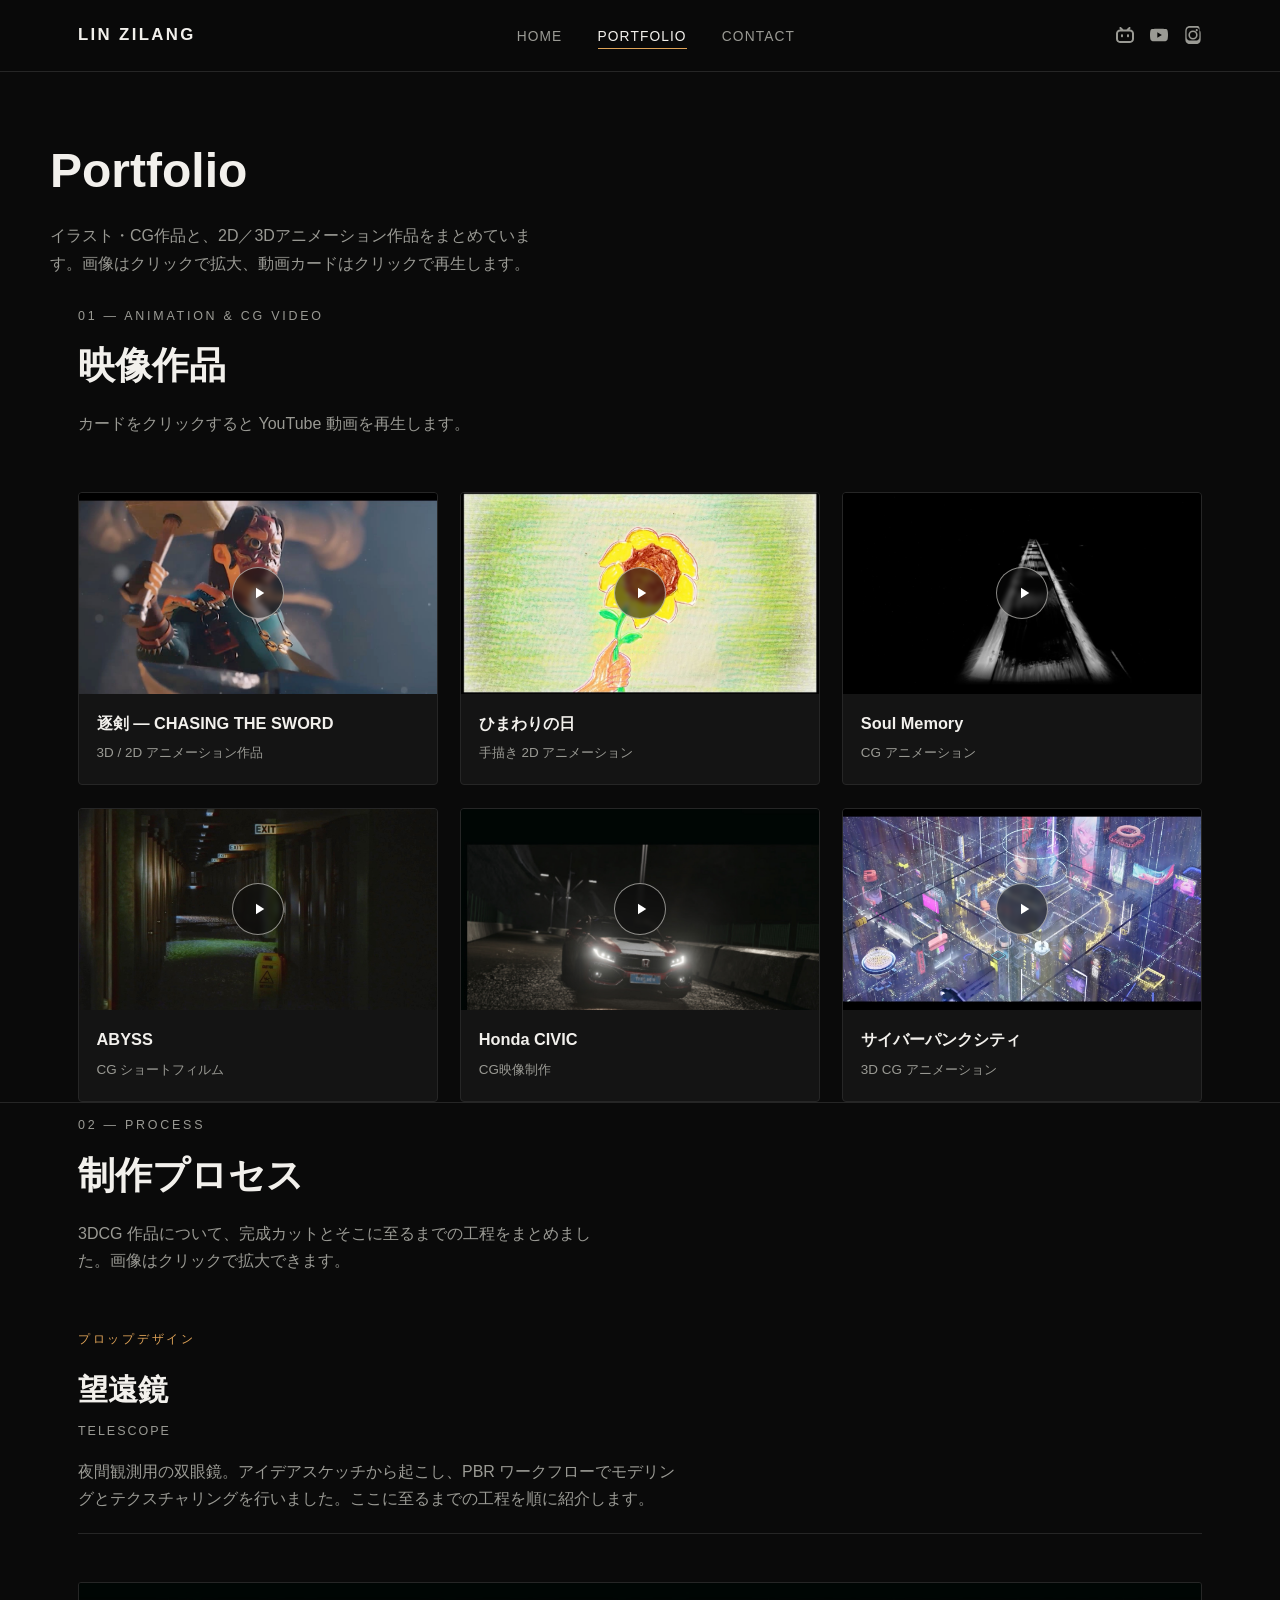
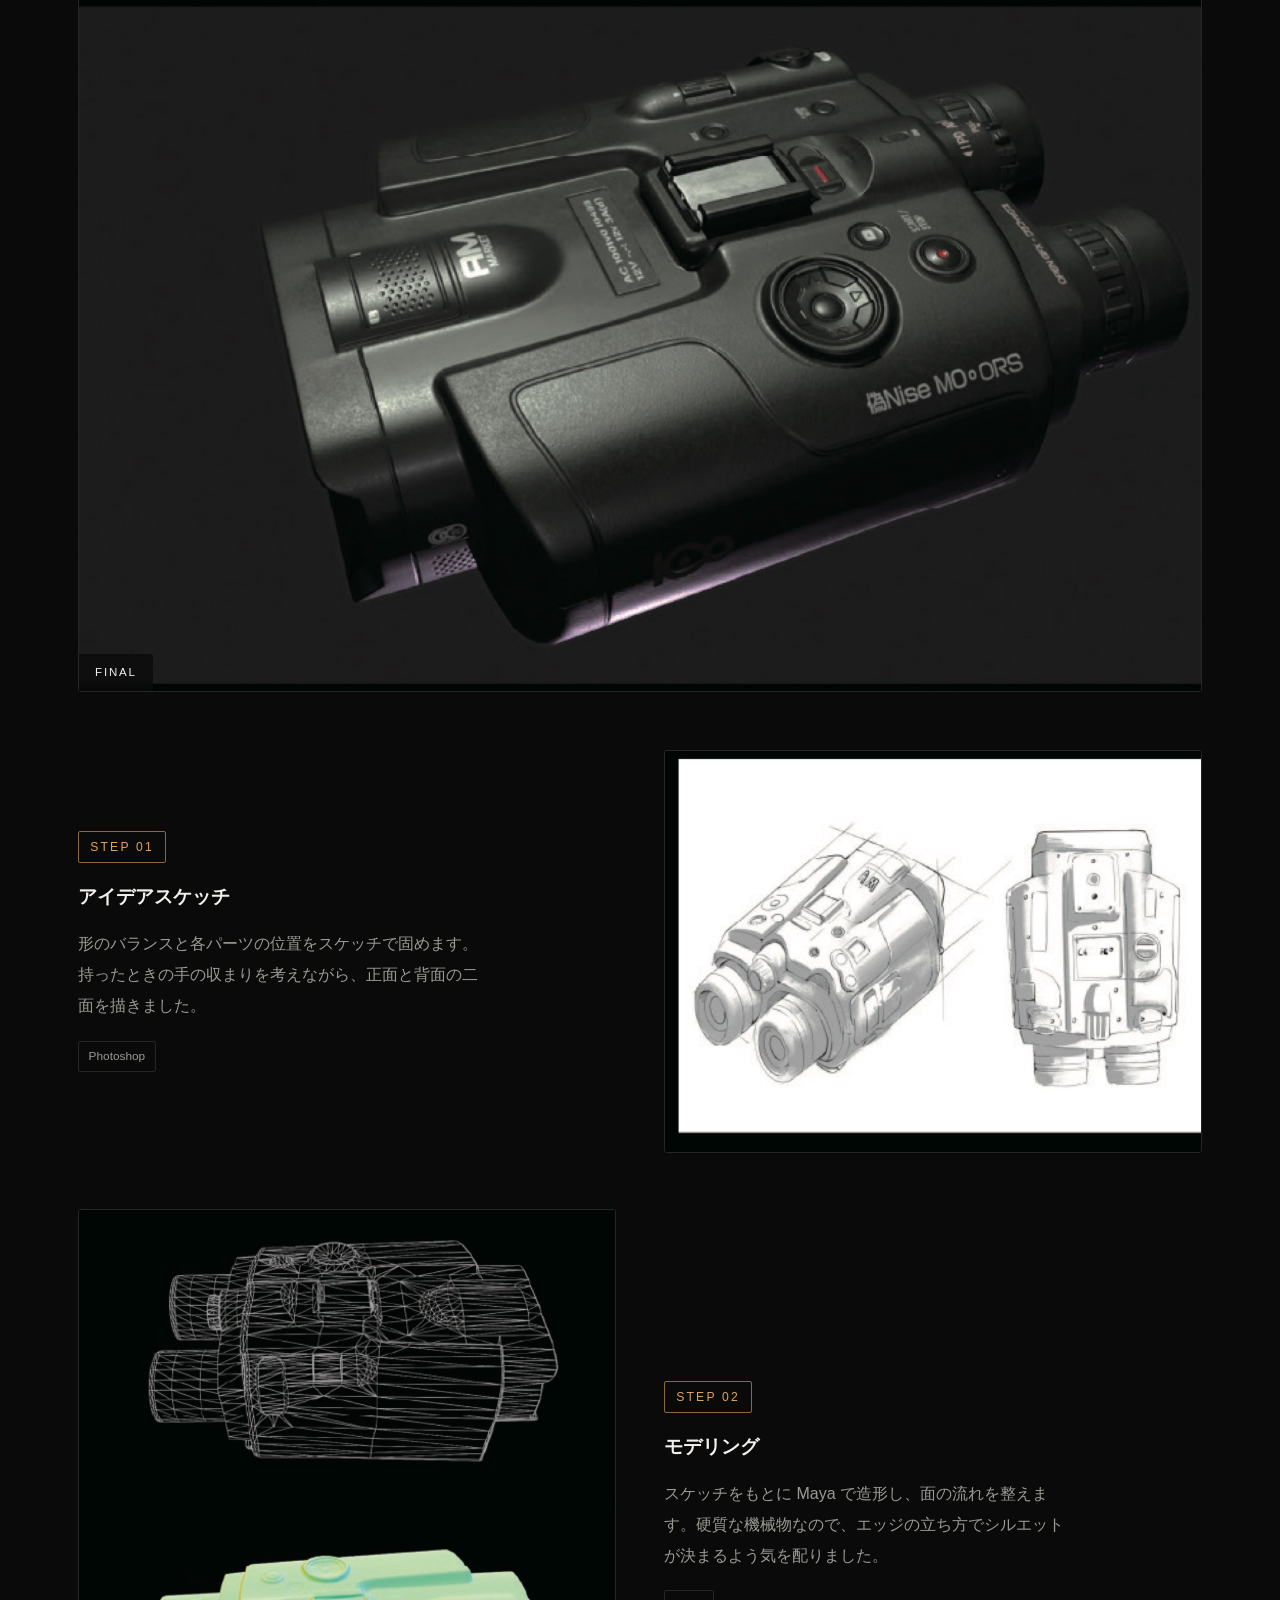
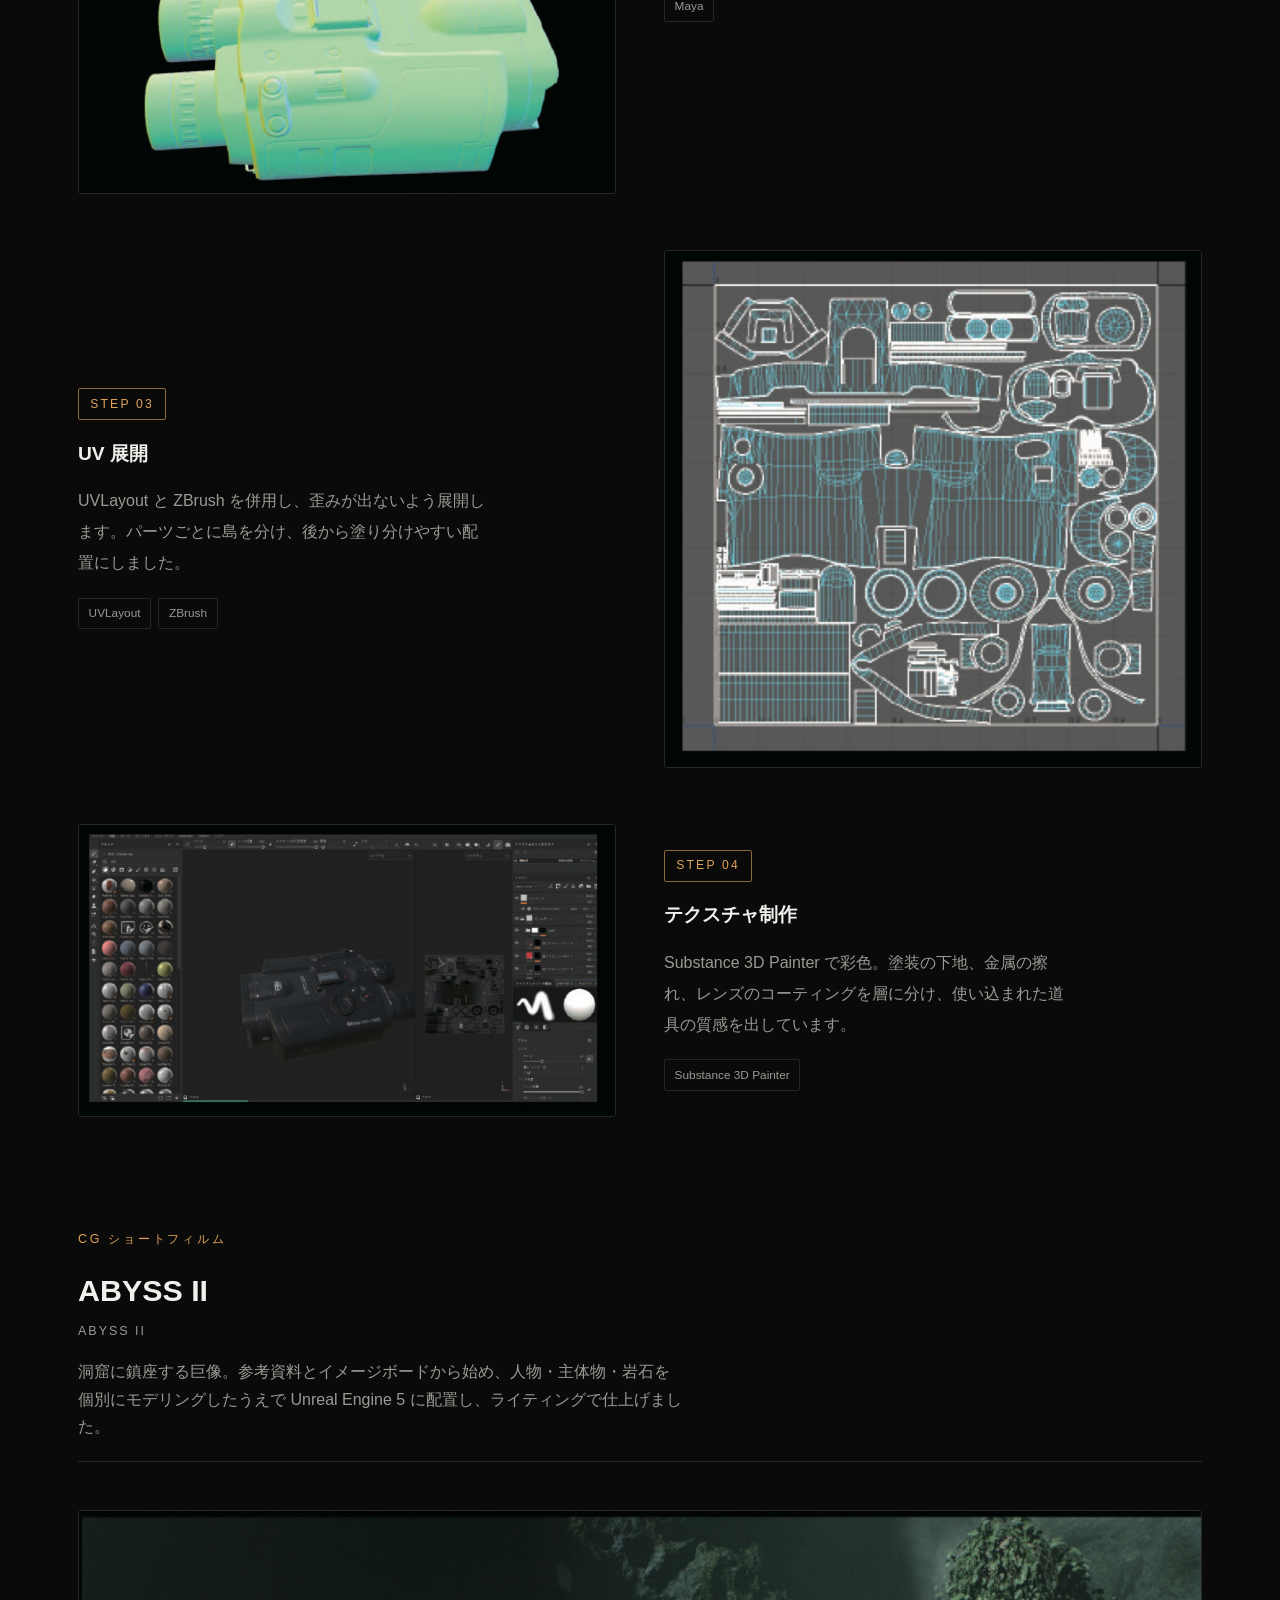
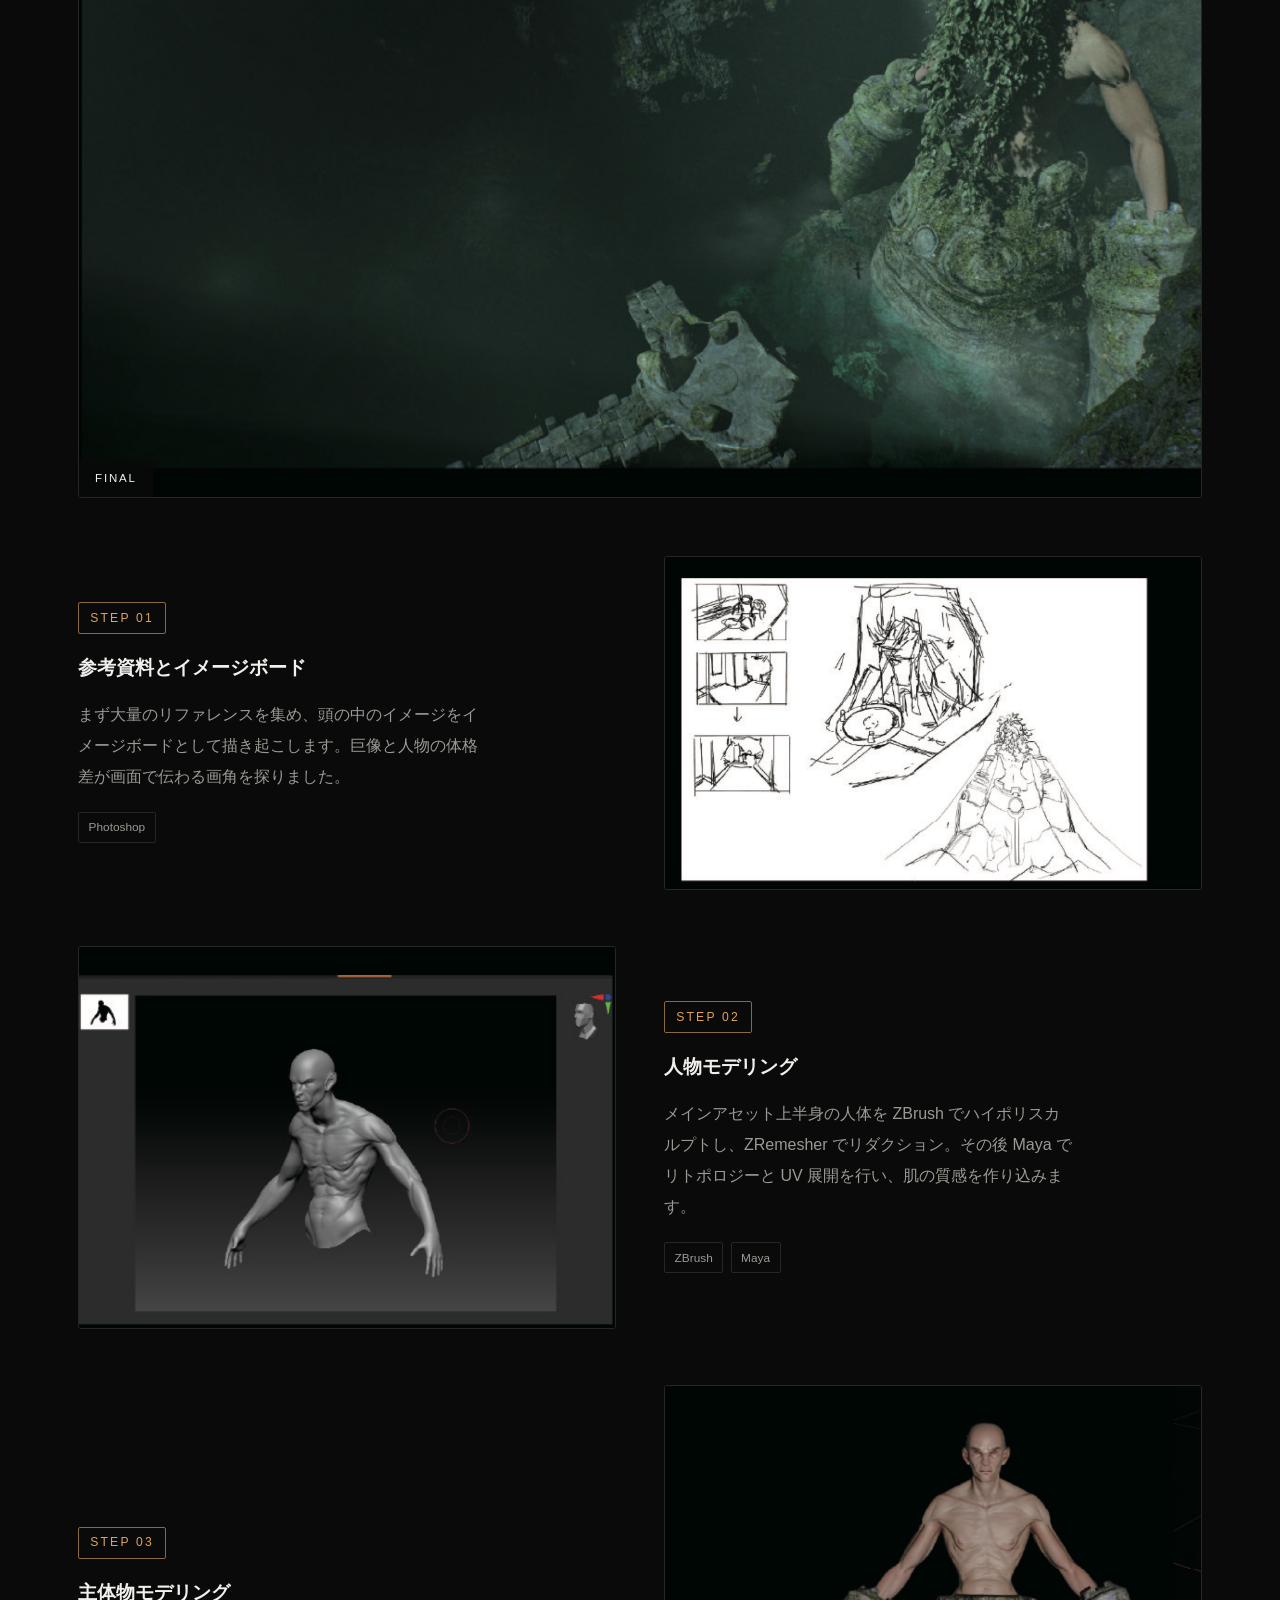
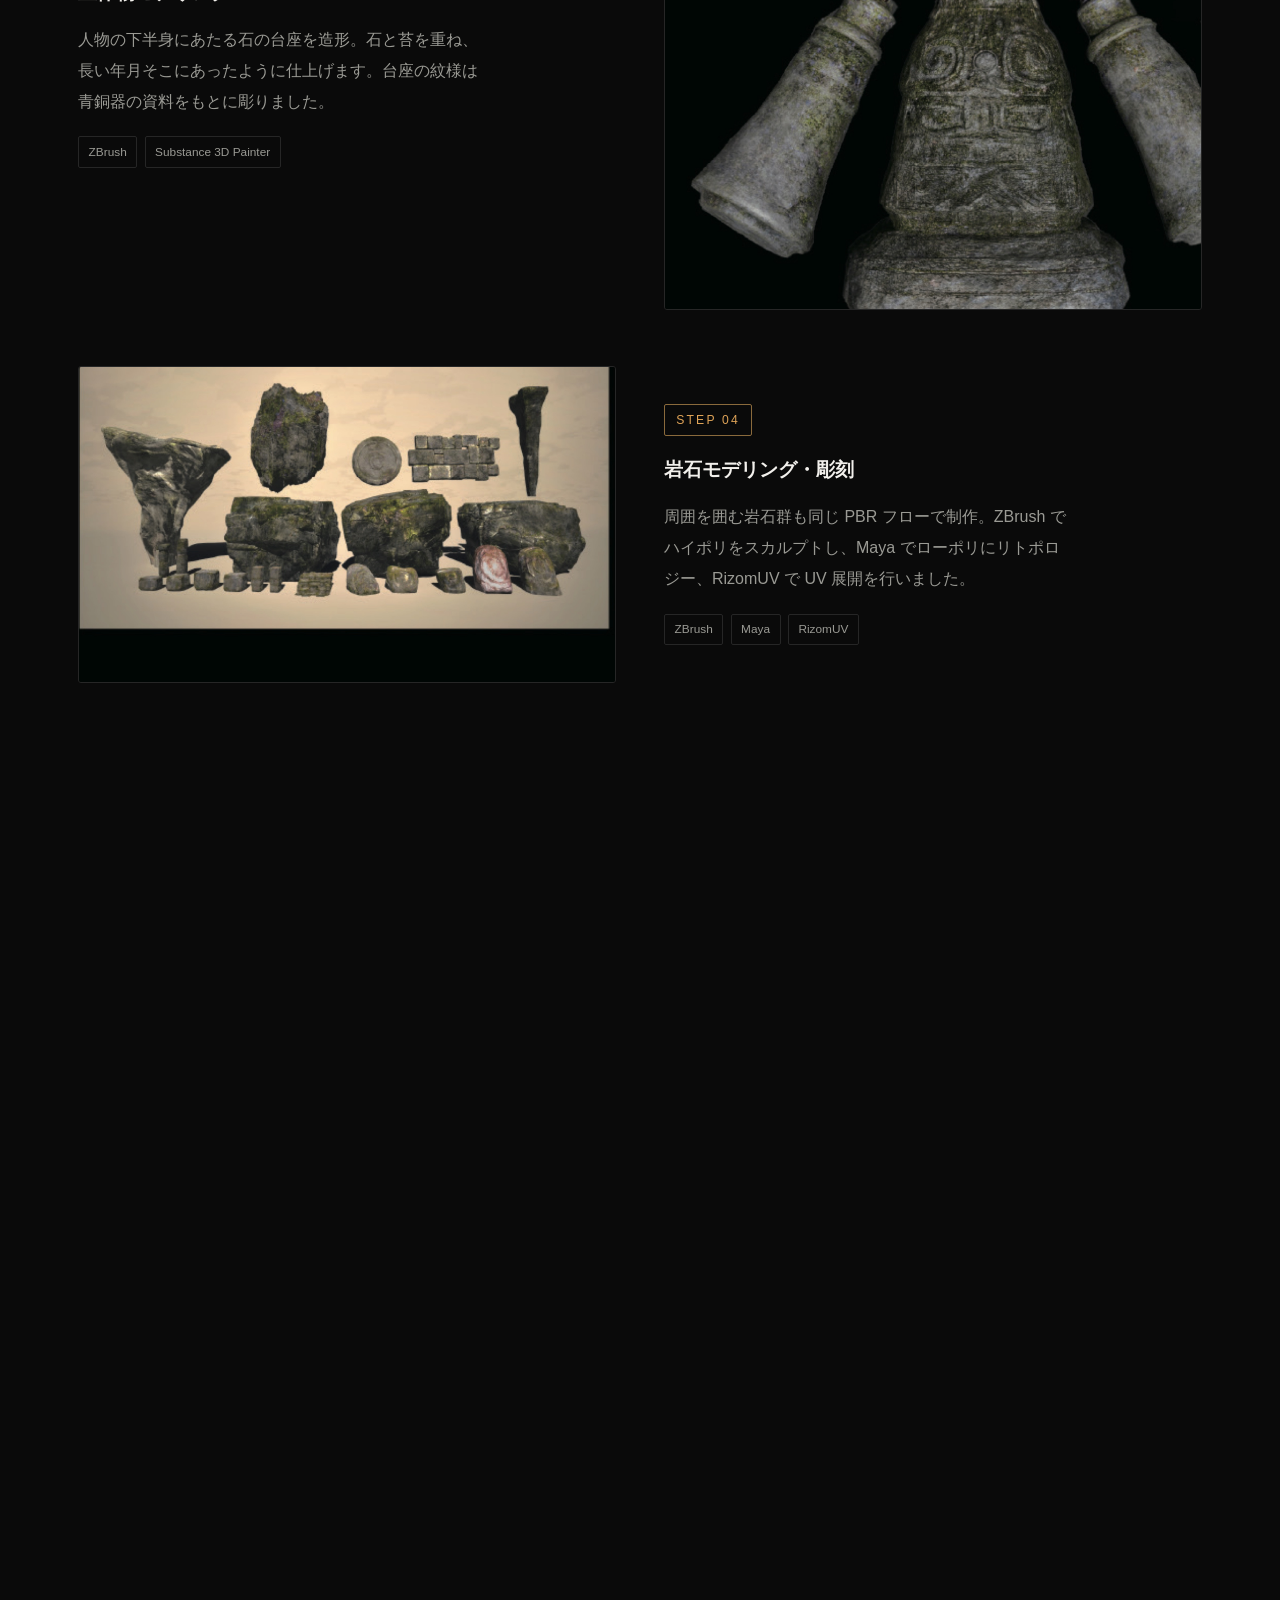
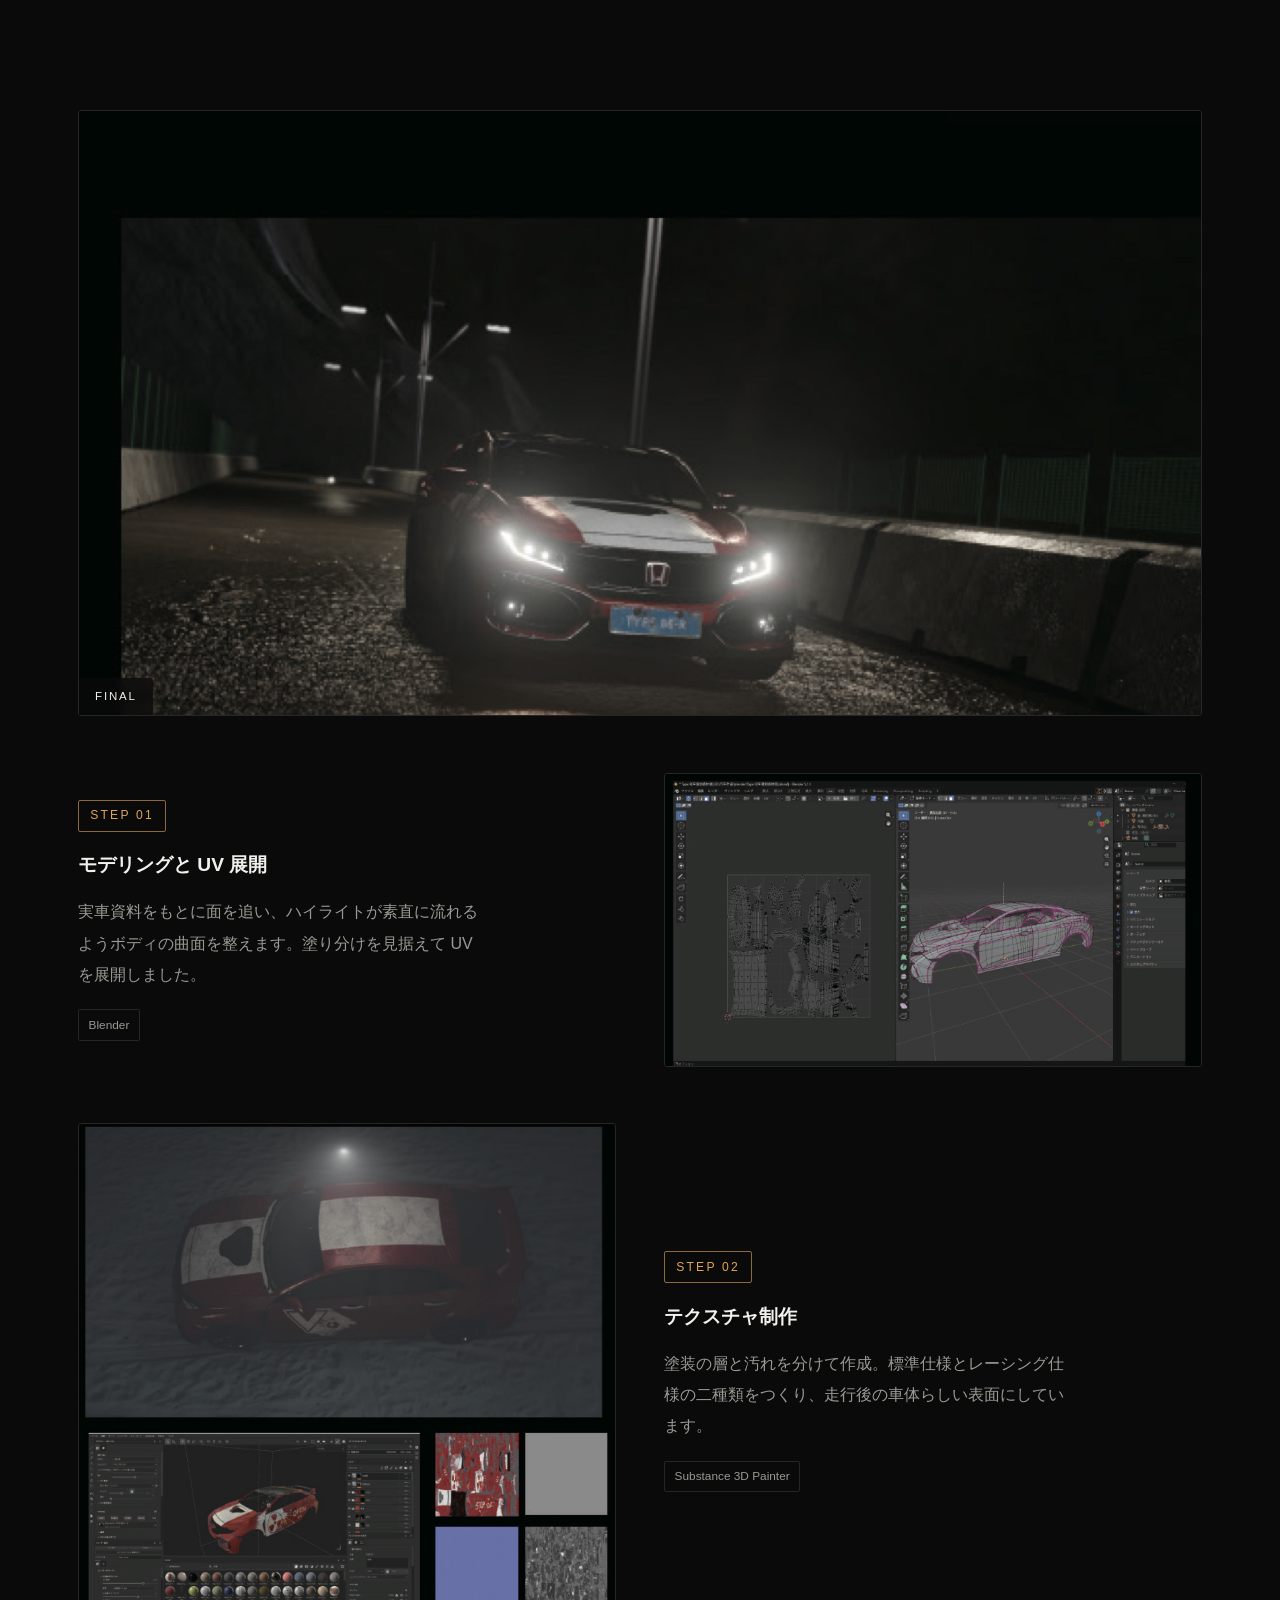
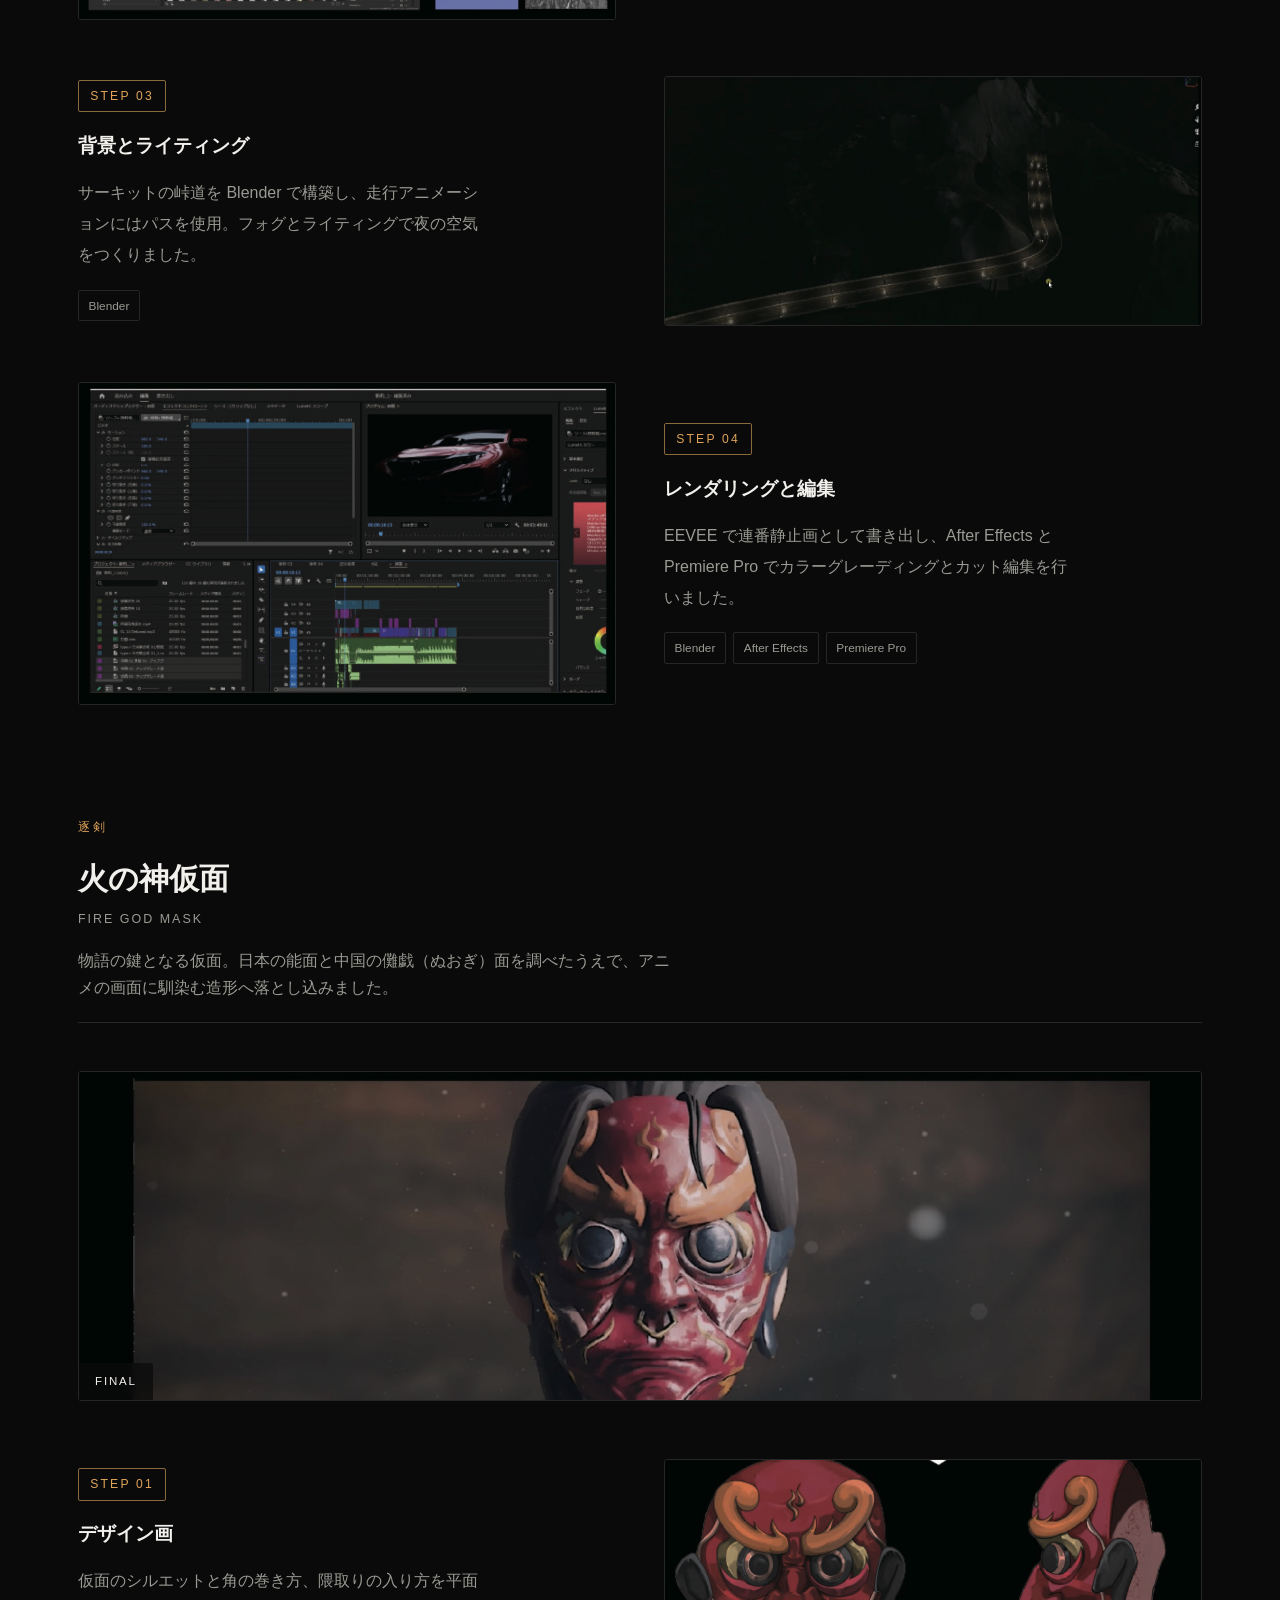
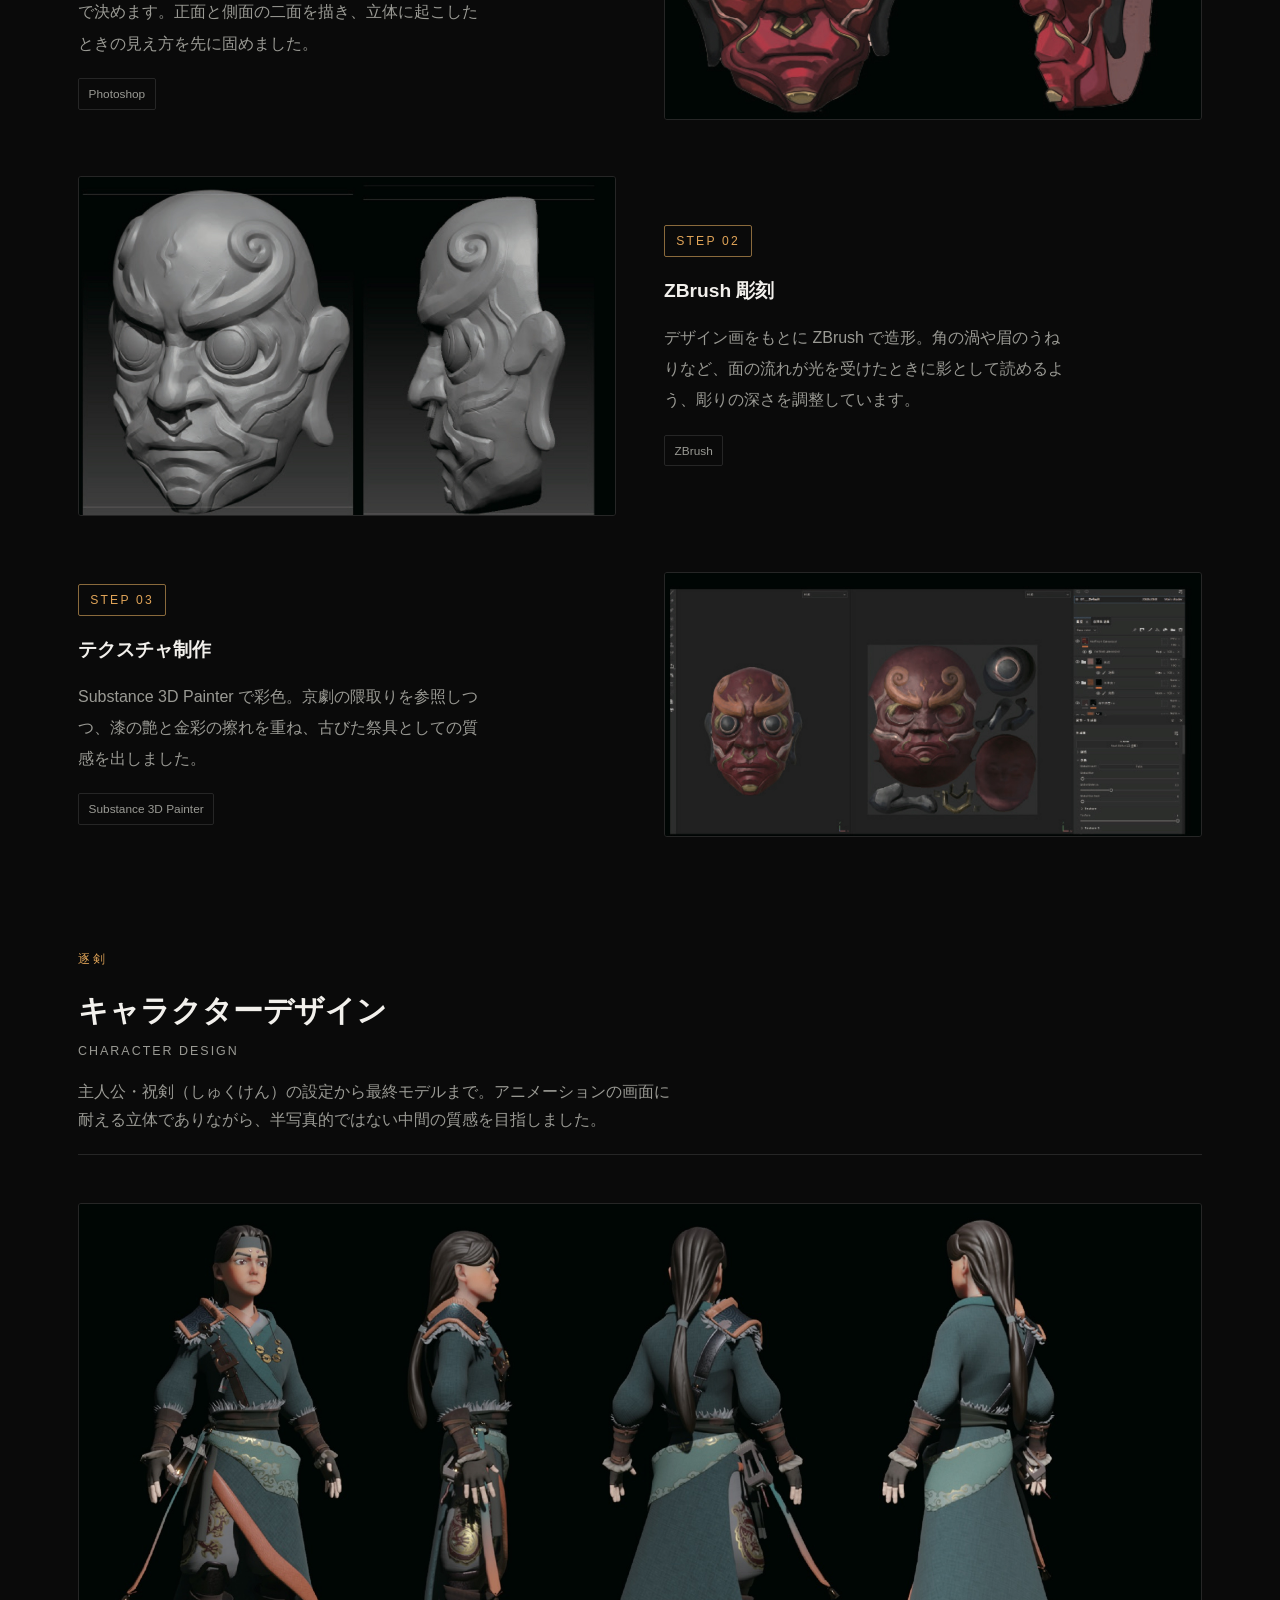
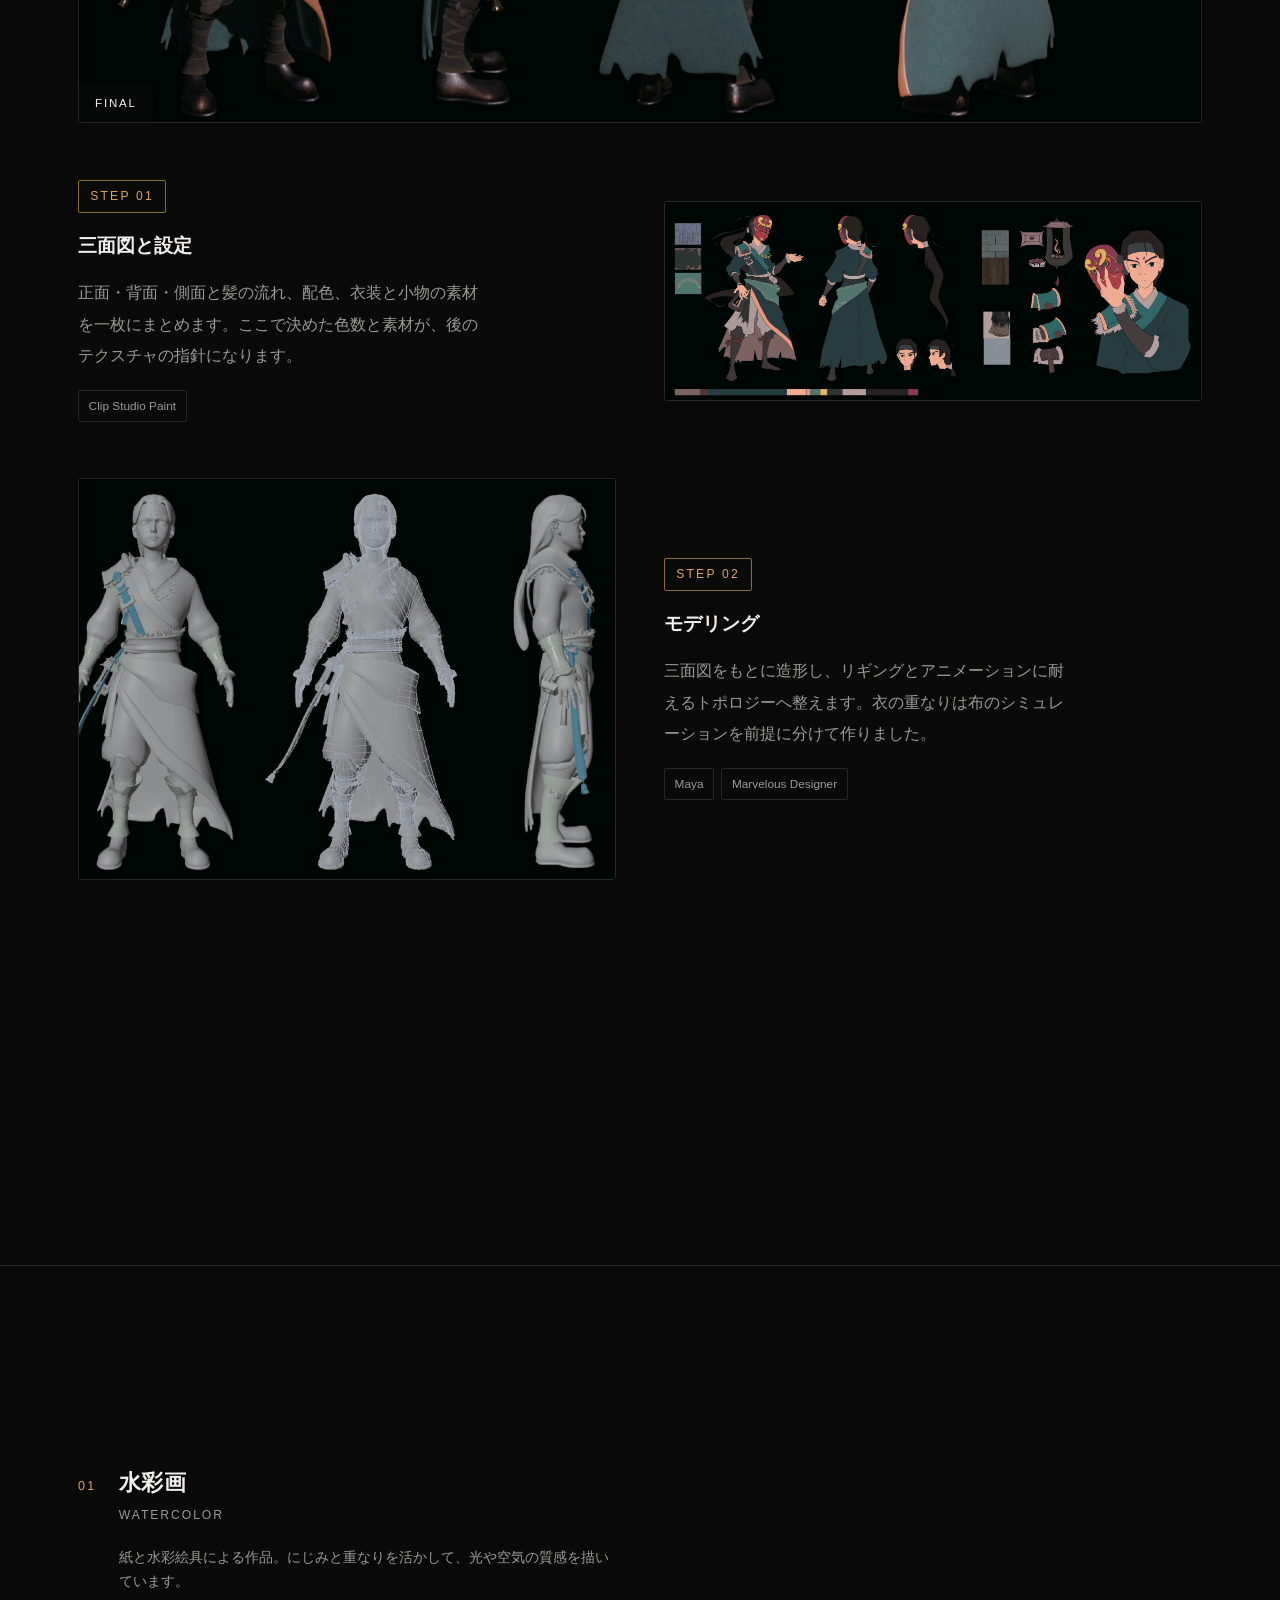
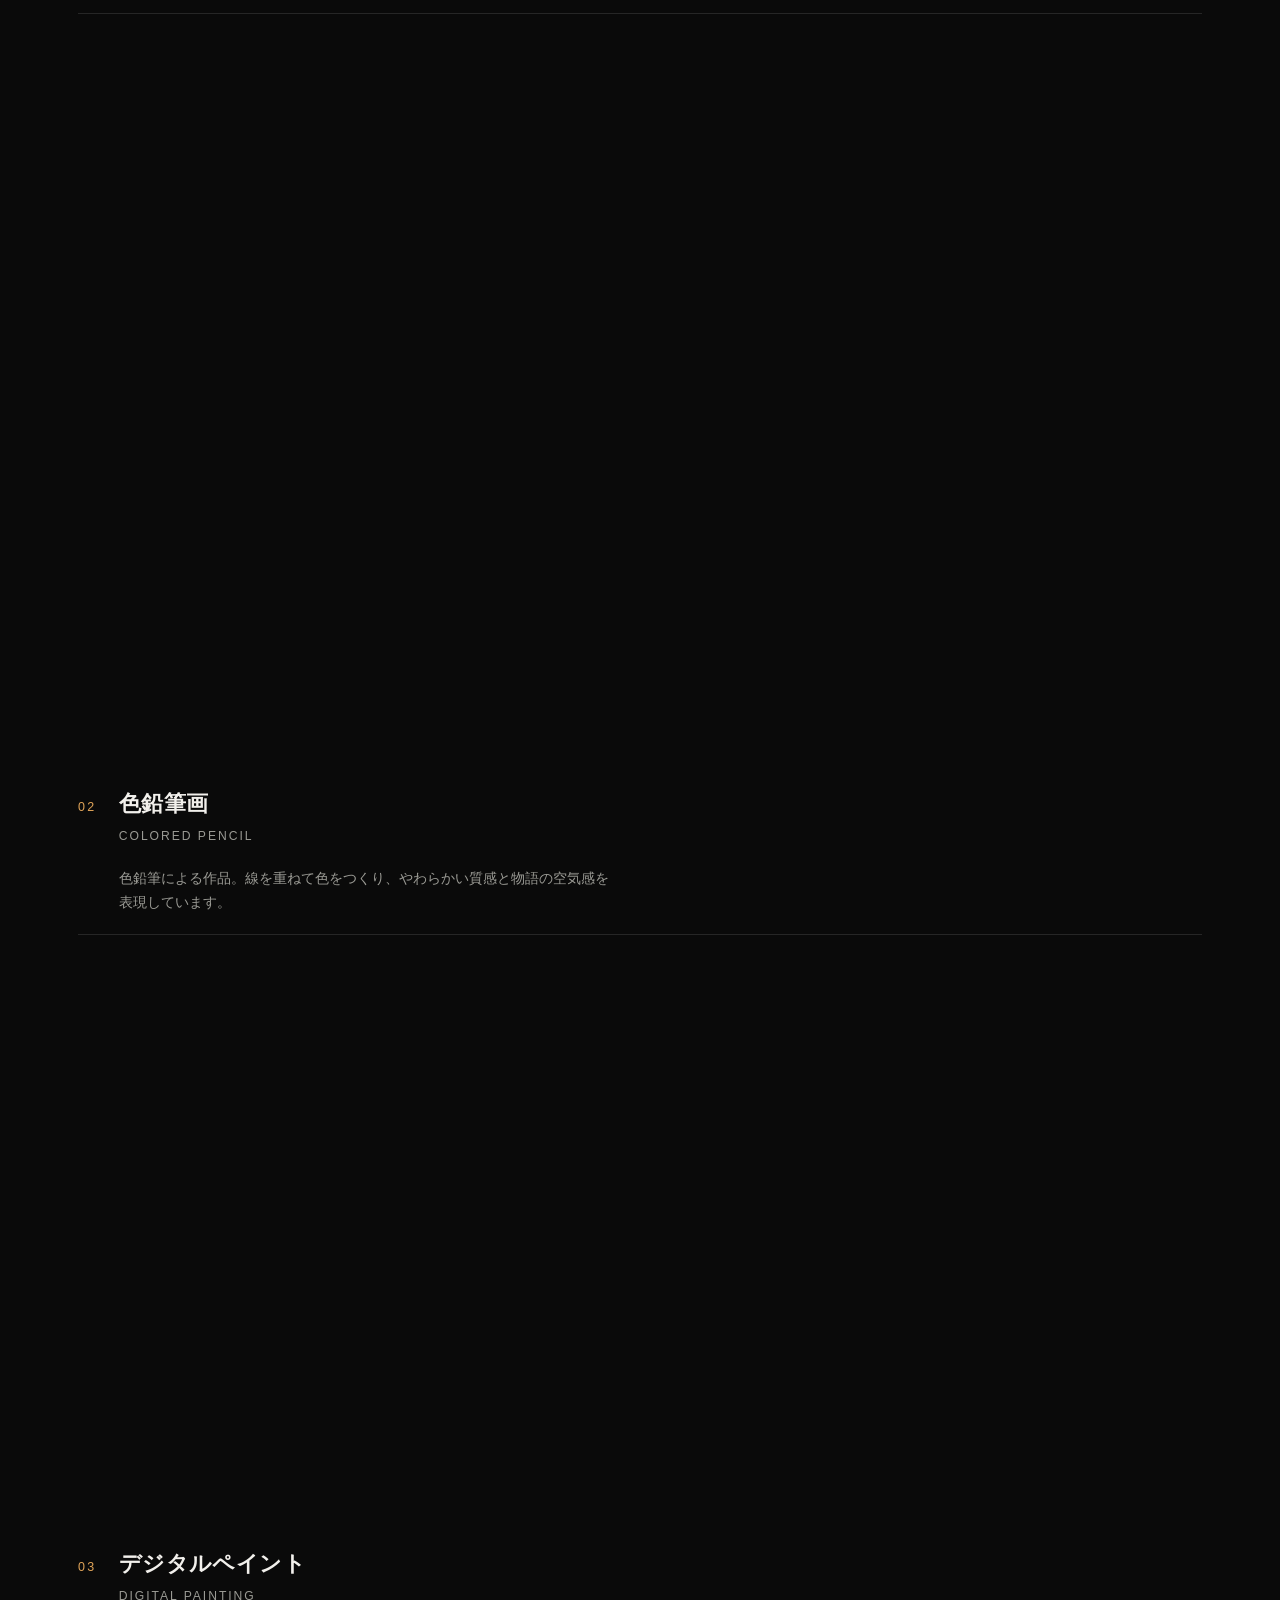
==== works.html @ df351803 "Wire up the Honda CIVIC YouTube link Co-Authored-By: Claude Sonnet 5 <noreply@anthropic.com>" ====
<!DOCTYPE html>
<html lang="ja">
<head>
<meta charset="UTF-8">
<meta name="viewport" content="width=device-width, initial-scale=1.0">
<title>Portfolio | LIN ZILANG</title>
<meta name="description" content="林梓朗（リン シロウ）の作品集。イラスト、CG、2D/3Dアニメーション作品を掲載しています。">
<link rel="icon" href="data:,">
<link rel="stylesheet" href="assets/css/style.css">
</head>
<body>

<nav class="site-nav">
  <div class="container">
    <a class="brand" href="index.html">LIN ZILANG</a>
    <ul class="nav-links">
      <li><a href="index.html">Home</a></li>
      <li><a href="works.html" aria-current="page">Portfolio</a></li>
      <li><a href="#contact">Contact</a></li>
    </ul>
    <div class="nav-right">
      <div class="social-icons">
        <a href="https://space.bilibili.com/87407859" target="_blank" rel="noopener" aria-label="Bilibili">
          <svg viewBox="0 0 24 24" fill="currentColor"><path d="M17.813 4.653h.854c1.51.054 2.769.578 3.773 1.574 1.004.995 1.524 2.249 1.56 3.76v7.36c-.036 1.51-.556 2.769-1.56 3.773s-2.262 1.524-3.773 1.56H5.333c-1.51-.036-2.769-.556-3.773-1.56S.036 18.858 0 17.347v-7.36c.036-1.511.556-2.765 1.56-3.76 1.004-.996 2.262-1.52 3.773-1.574h.774l-1.174-1.12a1.234 1.234 0 0 1-.373-.906c0-.356.124-.658.373-.907l.027-.027c.267-.249.573-.373.92-.373.347 0 .653.124.92.373L9.653 4.44c.071.071.134.142.187.213h4.267a.836.836 0 0 1 .16-.213l2.853-2.747c.267-.249.573-.373.92-.373.347 0 .662.151.929.4.267.249.391.551.391.907 0 .355-.124.657-.373.906zM5.333 7.24c-.746.018-1.373.276-1.88.773-.506.498-.769 1.13-.786 1.894v7.52c.017.764.28 1.395.786 1.893.507.498 1.134.756 1.88.773h13.334c.746-.017 1.373-.275 1.88-.773.506-.498.769-1.129.786-1.893v-7.52c-.017-.765-.28-1.396-.786-1.894-.507-.497-1.134-.755-1.88-.773zM8 11.107c.373 0 .684.124.933.373.25.249.383.569.4.96v1.173c-.017.391-.15.711-.4.96-.249.25-.56.373-.933.373s-.684-.124-.933-.373a1.348 1.348 0 0 1-.4-.96V12.44c0-.391.133-.711.4-.96.249-.25.56-.373.933-.373zm8 0c.373 0 .684.124.933.373.25.249.383.569.4.96v1.173c-.017.391-.15.711-.4.96-.249.25-.56.373-.933.373s-.684-.124-.933-.373a1.348 1.348 0 0 1-.4-.96V12.44c0-.391.133-.711.4-.96.249-.25.56-.373.933-.373z"/></svg>
        </a>
        <a href="https://www.youtube.com/@zilanglin4948" target="_blank" rel="noopener" aria-label="YouTube">
          <svg viewBox="0 0 24 24" fill="currentColor"><path d="M23.498 6.186a2.999 2.999 0 0 0-2.112-2.122C19.505 3.545 12 3.545 12 3.545s-7.505 0-9.386.52A2.999 2.999 0 0 0 .502 6.186 31.26 31.26 0 0 0 0 12a31.26 31.26 0 0 0 .502 5.814 2.999 2.999 0 0 0 2.112 2.122c1.881.52 9.386.52 9.386.52s7.505 0 9.386-.52a2.999 2.999 0 0 0 2.112-2.122A31.26 31.26 0 0 0 24 12a31.26 31.26 0 0 0-.502-5.814zM9.75 15.568V8.432L15.818 12 9.75 15.568z"/></svg>
        </a>
        <a href="https://www.instagram.com/hayasi88/" target="_blank" rel="noopener" aria-label="Instagram">
          <svg viewBox="0 0 24 24" fill="currentColor"><path d="M12 2.2c2.7 0 3 .01 4.1.06 1 .05 1.6.2 2 .35.5.2.86.43 1.24.8.37.38.6.74.8 1.24.15.4.3 1 .35 2 .05 1.1.06 1.4.06 4.1s-.01 3-.06 4.1c-.05 1-.2 1.6-.35 2-.2.5-.43.86-.8 1.24-.38.37-.74.6-1.24.8-.4.15-1 .3-2 .35-1.1.05-1.4.06-4.1.06s-3-.01-4.1-.06c-1-.05-1.6-.2-2-.35-.5-.2-.86-.43-1.24-.8-.37-.38-.6-.74-.8-1.24-.15-.4-.3-1-.35-2-.05-1.1-.06-1.4-.06-4.1s.01-3 .06-4.1c.05-1 .2-1.6.35-2 .2-.5.43-.86.8-1.24.38-.37.74-.6 1.24-.8.4-.15 1-.3 2-.35 1.1-.05 1.4-.06 4.1-.06M12 0C9.25 0 8.9.01 7.8.07c-1.1.05-1.85.22-2.5.48-.68.26-1.26.62-1.83 1.19a5 5 0 0 0-1.19 1.83c-.26.65-.43 1.4-.48 2.5C1.75 7.1 1.74 7.45 1.74 10.2v3.6c0 2.75.01 3.1.06 4.2.05 1.1.22 1.85.48 2.5.26.68.62 1.26 1.19 1.83.57.57 1.15.93 1.83 1.19.65.26 1.4.43 2.5.48 1.1.05 1.45.06 4.2.06s3.1-.01 4.2-.06c1.1-.05 1.85-.22 2.5-.48.68-.26 1.26-.62 1.83-1.19.57-.57.93-1.15 1.19-1.83.26-.65.43-1.4.48-2.5.05-1.1.06-1.45.06-4.2s-.01-3.1-.06-4.2c-.05-1.1-.22-1.85-.48-2.5a5 5 0 0 0-1.19-1.83A5 5 0 0 0 19.7.55c-.65-.26-1.4-.43-2.5-.48C16.1.01 15.75 0 13 0h-1zm0 5.84A6.16 6.16 0 1 0 12 18.16 6.16 6.16 0 0 0 12 5.84zm0 10.16a4 4 0 1 1 0-8 4 4 0 0 1 0 8zm6.4-10.4a1.44 1.44 0 1 1-2.88 0 1.44 1.44 0 0 1 2.88 0z"/></svg>
        </a>
      </div>
      <button class="nav-toggle" aria-label="Toggle menu">&#9776;</button>
    </div>
  </div>
</nav>

<div class="container page-head reveal">
  <h1>Portfolio</h1>
  <p>イラスト・CG作品と、2D／3Dアニメーション作品をまとめています。画像はクリックで拡大、動画カードはクリックで再生します。</p>
</div>

<section class="container">
  <div class="section-head reveal">
    <p class="eyebrow">01 — Animation &amp; CG Video</p>
    <h2>映像作品</h2>
    <p>カードをクリックすると YouTube 動画を再生します。</p>
  </div>

  <div class="video-grid stagger">

    <div class="video-card" data-video-id="lG-ELu0FZiQ" data-title="逐剣 CHASING THE SWORD">
      <div class="video-thumb">
        <img src="assets/img/video/video-chasing-the-sword.jpg" alt="逐剣 CHASING THE SWORD" loading="lazy">
        <div class="play-badge"><span><svg viewBox="0 0 24 24" fill="#fff"><path d="M8 5v14l11-7z"/></svg></span></div>
      </div>
      <div class="video-meta">
        <h3>逐剣 — CHASING THE SWORD</h3>
        <p>3D / 2D アニメーション作品</p>
      </div>
    </div>

    <div class="video-card" data-video-id="DtqH_w_UpZU" data-title="ひまわりの日">
      <div class="video-thumb">
        <img src="assets/img/video/video-sunflower-day.jpg" alt="ひまわりの日" loading="lazy">
        <div class="play-badge"><span><svg viewBox="0 0 24 24" fill="#fff"><path d="M8 5v14l11-7z"/></svg></span></div>
      </div>
      <div class="video-meta">
        <h3>ひまわりの日</h3>
        <p>手描き 2D アニメーション</p>
      </div>
    </div>

    <div class="video-card" data-video-id="VA84knxLTXM" data-title="Soul Memory">
      <div class="video-thumb">
        <img src="assets/img/video/video-soul-memory.jpg" alt="Soul Memory" loading="lazy">
        <div class="play-badge"><span><svg viewBox="0 0 24 24" fill="#fff"><path d="M8 5v14l11-7z"/></svg></span></div>
      </div>
      <div class="video-meta">
        <h3>Soul Memory</h3>
        <p>CG アニメーション</p>
      </div>
    </div>

    <div class="video-card" data-video-id="keTWDmn9Bb4" data-title="ABYSS">
      <div class="video-thumb">
        <img src="assets/img/video/video-abyss.jpg" alt="ABYSS" loading="lazy">
        <div class="play-badge"><span><svg viewBox="0 0 24 24" fill="#fff"><path d="M8 5v14l11-7z"/></svg></span></div>
      </div>
      <div class="video-meta">
        <h3>ABYSS</h3>
        <p>CG ショートフィルム</p>
      </div>
    </div>

    <div class="video-card" data-video-id="e0L5J2nKUlM" data-title="Honda CIVIC">
      <div class="video-thumb">
        <img src="assets/img/video/video-honda-civic.jpg" alt="Honda CIVIC CG映像制作" loading="lazy">
        <div class="play-badge"><span><svg viewBox="0 0 24 24" fill="#fff"><path d="M8 5v14l11-7z"/></svg></span></div>
      </div>
      <div class="video-meta">
        <h3>Honda CIVIC</h3>
        <p>CG映像制作</p>
      </div>
    </div>

    <div class="video-card" data-video-id="Va5vXFq86l4" data-title="サイバーパンクシティ">
      <div class="video-thumb">
        <img src="assets/img/video/video-cyber-city.jpg" alt="サイバーパンクシティ アニメーション" loading="lazy">
        <div class="play-badge"><span><svg viewBox="0 0 24 24" fill="#fff"><path d="M8 5v14l11-7z"/></svg></span></div>
      </div>
      <div class="video-meta">
        <h3>サイバーパンクシティ</h3>
        <p>3D CG アニメーション</p>
      </div>
    </div>

  </div>
</section>

<hr class="divider">

<section class="container">
  <div class="section-head reveal">
    <p class="eyebrow">02 — Process</p>
    <h2>制作プロセス</h2>
    <p>3DCG 作品について、完成カットとそこに至るまでの工程をまとめました。画像はクリックで拡大できます。</p>
  </div>

  <div class="process-project">
    <div class="process-head reveal">
      <p class="eyebrow">プロップデザイン</p>
      <h3>望遠鏡</h3>
      <p class="process-en">Telescope</p>
      <p class="lede">夜間観測用の双眼鏡。アイデアスケッチから起こし、PBR ワークフローでモデリングとテクスチャリングを行いました。ここに至るまでの工程を順に紹介します。</p>
    </div>
    <figure class="process-hero reveal" data-lightbox>
      <img src="assets/img/process/tele-hero.jpg" alt="望遠鏡 完成レンダリング" loading="lazy">
      <figcaption>Final</figcaption>
    </figure>
      <div class="step reveal">
        <div class="step-body">
          <span class="step-no">STEP 01</span>
          <h4>アイデアスケッチ</h4>
          <p>形のバランスと各パーツの位置をスケッチで固めます。持ったときの手の収まりを考えながら、正面と背面の二面を描きました。</p>
          <div class="step-tools"><span>Photoshop</span></div>
        </div>
        <figure class="step-figure" data-lightbox>
          <img src="assets/img/process/tele-1-sketch.jpg" alt="望遠鏡 アイデアスケッチ" loading="lazy">
        </figure>
      </div>
      <div class="step reveal">
        <div class="step-body">
          <span class="step-no">STEP 02</span>
          <h4>モデリング</h4>
          <p>スケッチをもとに Maya で造形し、面の流れを整えます。硬質な機械物なので、エッジの立ち方でシルエットが決まるよう気を配りました。</p>
          <div class="step-tools"><span>Maya</span></div>
        </div>
        <figure class="step-figure" data-lightbox>
          <img src="assets/img/process/tele-2-model.jpg" alt="望遠鏡 ワイヤーフレームとモデル" loading="lazy">
        </figure>
      </div>
      <div class="step reveal">
        <div class="step-body">
          <span class="step-no">STEP 03</span>
          <h4>UV 展開</h4>
          <p>UVLayout と ZBrush を併用し、歪みが出ないよう展開します。パーツごとに島を分け、後から塗り分けやすい配置にしました。</p>
          <div class="step-tools"><span>UVLayout</span><span>ZBrush</span></div>
        </div>
        <figure class="step-figure" data-lightbox>
          <img src="assets/img/process/tele-3-uv.jpg" alt="望遠鏡 UV展開" loading="lazy">
        </figure>
      </div>
      <div class="step reveal">
        <div class="step-body">
          <span class="step-no">STEP 04</span>
          <h4>テクスチャ制作</h4>
          <p>Substance 3D Painter で彩色。塗装の下地、金属の擦れ、レンズのコーティングを層に分け、使い込まれた道具の質感を出しています。</p>
          <div class="step-tools"><span>Substance 3D Painter</span></div>
        </div>
        <figure class="step-figure" data-lightbox>
          <img src="assets/img/process/tele-4-texture.jpg" alt="望遠鏡 テクスチャ制作" loading="lazy">
        </figure>
      </div>
  </div>
  <div class="process-project">
    <div class="process-head reveal">
      <p class="eyebrow">CG ショートフィルム</p>
      <h3>ABYSS II</h3>
      <p class="process-en">Abyss II</p>
      <p class="lede">洞窟に鎮座する巨像。参考資料とイメージボードから始め、人物・主体物・岩石を個別にモデリングしたうえで Unreal Engine 5 に配置し、ライティングで仕上げました。</p>
    </div>
    <figure class="process-hero reveal" data-lightbox>
      <img src="assets/img/process/abyss-hero.jpg" alt="ABYSS II 完成シーン" loading="lazy">
      <figcaption>Final</figcaption>
    </figure>
      <div class="step reveal">
        <div class="step-body">
          <span class="step-no">STEP 01</span>
          <h4>参考資料とイメージボード</h4>
          <p>まず大量のリファレンスを集め、頭の中のイメージをイメージボードとして描き起こします。巨像と人物の体格差が画面で伝わる画角を探りました。</p>
          <div class="step-tools"><span>Photoshop</span></div>
        </div>
        <figure class="step-figure" data-lightbox>
          <img src="assets/img/process/abyss-1-concept.jpg" alt="ABYSS II イメージボード" loading="lazy">
        </figure>
      </div>
      <div class="step reveal">
        <div class="step-body">
          <span class="step-no">STEP 02</span>
          <h4>人物モデリング</h4>
          <p>メインアセット上半身の人体を ZBrush でハイポリスカルプトし、ZRemesher でリダクション。その後 Maya でリトポロジーと UV 展開を行い、肌の質感を作り込みます。</p>
          <div class="step-tools"><span>ZBrush</span><span>Maya</span></div>
        </div>
        <figure class="step-figure" data-lightbox>
          <img src="assets/img/process/abyss-char-sculpt.jpg" alt="ABYSS II 人物 ZBrush スカルプト" loading="lazy">
        </figure>
      </div>
      <div class="step reveal">
        <div class="step-body">
          <span class="step-no">STEP 03</span>
          <h4>主体物モデリング</h4>
          <p>人物の下半身にあたる石の台座を造形。石と苔を重ね、長い年月そこにあったように仕上げます。台座の紋様は青銅器の資料をもとに彫りました。</p>
          <div class="step-tools"><span>ZBrush</span><span>Substance 3D Painter</span></div>
        </div>
        <figure class="step-figure" data-lightbox>
          <img src="assets/img/process/abyss-statue-model.jpg" alt="ABYSS II 主体物 台座モデリング" loading="lazy">
        </figure>
      </div>
      <div class="step reveal">
        <div class="step-body">
          <span class="step-no">STEP 04</span>
          <h4>岩石モデリング・彫刻</h4>
          <p>周囲を囲む岩石群も同じ PBR フローで制作。ZBrush でハイポリをスカルプトし、Maya でローポリにリトポロジー、RizomUV で UV 展開を行いました。</p>
          <div class="step-tools"><span>ZBrush</span><span>Maya</span><span>RizomUV</span></div>
        </div>
        <figure class="step-figure" data-lightbox>
          <img src="assets/img/process/abyss-rocks.jpg" alt="ABYSS II 岩石アセット" loading="lazy">
        </figure>
      </div>
      <div class="step reveal">
        <div class="step-body">
          <span class="step-no">STEP 05</span>
          <h4>UE5 シーン配置</h4>
          <p>Unreal Engine 5 に人物・主体物・岩石アセットを配置。Bridge の 3D アセットパックで植生を構築し、シーン全体の構図を組み立てます。</p>
          <div class="step-tools"><span>Unreal Engine 5</span><span>Quixel Bridge</span></div>
        </div>
        <figure class="step-figure" data-lightbox>
          <img src="assets/img/process/abyss-ue-layout.jpg" alt="ABYSS II UE5 シーン配置" loading="lazy">
        </figure>
      </div>
      <div class="step reveal">
        <div class="step-body">
          <span class="step-no">STEP 06</span>
          <h4>ライティングと仕上げ</h4>
          <p>植生とライティングを、シーン全体の雰囲気を見ながら同時に調整。霧と光の差し込みで洞窟の湿った空気感を作り込み、完成カットに仕上げました。</p>
          <div class="step-tools"><span>Unreal Engine 5</span></div>
        </div>
        <figure class="step-figure" data-lightbox>
          <img src="assets/img/process/abyss-lighting.jpg" alt="ABYSS II ライティング仕上げ" loading="lazy">
        </figure>
      </div>
  </div>
  <div class="process-project">
    <div class="process-head reveal">
      <p class="eyebrow">CG映像制作</p>
      <h3>Honda CIVIC</h3>
      <p class="process-en">CG Commercial</p>
      <p class="lede">車両CGの映像制作。モデリングからテクスチャ、夜の峠道のライティング、編集までを一人で担当しました。</p>
    </div>
    <figure class="process-hero reveal" data-lightbox>
      <img src="assets/img/process/honda-hero.jpg" alt="Honda CIVIC 完成カット" loading="lazy">
      <figcaption>Final</figcaption>
    </figure>
      <div class="step reveal">
        <div class="step-body">
          <span class="step-no">STEP 01</span>
          <h4>モデリングと UV 展開</h4>
          <p>実車資料をもとに面を追い、ハイライトが素直に流れるようボディの曲面を整えます。塗り分けを見据えて UV を展開しました。</p>
          <div class="step-tools"><span>Blender</span></div>
        </div>
        <figure class="step-figure" data-lightbox>
          <img src="assets/img/process/honda-1-model.jpg" alt="Honda CIVIC モデリングと UV 展開" loading="lazy">
        </figure>
      </div>
      <div class="step reveal">
        <div class="step-body">
          <span class="step-no">STEP 02</span>
          <h4>テクスチャ制作</h4>
          <p>塗装の層と汚れを分けて作成。標準仕様とレーシング仕様の二種類をつくり、走行後の車体らしい表面にしています。</p>
          <div class="step-tools"><span>Substance 3D Painter</span></div>
        </div>
        <figure class="step-figure" data-lightbox>
          <img src="assets/img/process/honda-2-texture.jpg" alt="Honda CIVIC テクスチャ制作" loading="lazy">
        </figure>
      </div>
      <div class="step reveal">
        <div class="step-body">
          <span class="step-no">STEP 03</span>
          <h4>背景とライティング</h4>
          <p>サーキットの峠道を Blender で構築し、走行アニメーションにはパスを使用。フォグとライティングで夜の空気をつくりました。</p>
          <div class="step-tools"><span>Blender</span></div>
        </div>
        <figure class="step-figure" data-lightbox>
          <img src="assets/img/process/honda-3-lighting.jpg" alt="Honda CIVIC 背景制作とライティング" loading="lazy">
        </figure>
      </div>
      <div class="step reveal">
        <div class="step-body">
          <span class="step-no">STEP 04</span>
          <h4>レンダリングと編集</h4>
          <p>EEVEE で連番静止画として書き出し、After Effects と Premiere Pro でカラーグレーディングとカット編集を行いました。</p>
          <div class="step-tools"><span>Blender</span><span>After Effects</span><span>Premiere Pro</span></div>
        </div>
        <figure class="step-figure" data-lightbox>
          <img src="assets/img/process/honda-4-render.jpg" alt="Honda CIVIC レンダリングと編集" loading="lazy">
        </figure>
      </div>
  </div>
  <div class="process-project">
    <div class="process-head reveal">
      <p class="eyebrow">逐剣</p>
      <h3>火の神仮面</h3>
      <p class="process-en">Fire God Mask</p>
      <p class="lede">物語の鍵となる仮面。日本の能面と中国の儺戯（ぬおぎ）面を調べたうえで、アニメの画面に馴染む造形へ落とし込みました。</p>
    </div>
    <figure class="process-hero reveal" data-lightbox>
      <img src="assets/img/process/mask-hero.jpg" alt="火の神仮面 本編カット" loading="lazy">
      <figcaption>Final</figcaption>
    </figure>
      <div class="step reveal">
        <div class="step-body">
          <span class="step-no">STEP 01</span>
          <h4>デザイン画</h4>
          <p>仮面のシルエットと角の巻き方、隈取りの入り方を平面で決めます。正面と側面の二面を描き、立体に起こしたときの見え方を先に固めました。</p>
          <div class="step-tools"><span>Photoshop</span></div>
        </div>
        <figure class="step-figure" data-lightbox>
          <img src="assets/img/process/mask-1-design.jpg" alt="火の神仮面 デザイン画" loading="lazy">
        </figure>
      </div>
      <div class="step reveal">
        <div class="step-body">
          <span class="step-no">STEP 02</span>
          <h4>ZBrush 彫刻</h4>
          <p>デザイン画をもとに ZBrush で造形。角の渦や眉のうねりなど、面の流れが光を受けたときに影として読めるよう、彫りの深さを調整しています。</p>
          <div class="step-tools"><span>ZBrush</span></div>
        </div>
        <figure class="step-figure" data-lightbox>
          <img src="assets/img/process/mask-2-sculpt.jpg" alt="火の神仮面 ZBrush 彫刻" loading="lazy">
        </figure>
      </div>
      <div class="step reveal">
        <div class="step-body">
          <span class="step-no">STEP 03</span>
          <h4>テクスチャ制作</h4>
          <p>Substance 3D Painter で彩色。京劇の隈取りを参照しつつ、漆の艶と金彩の擦れを重ね、古びた祭具としての質感を出しました。</p>
          <div class="step-tools"><span>Substance 3D Painter</span></div>
        </div>
        <figure class="step-figure" data-lightbox>
          <img src="assets/img/process/mask-3-texture.jpg" alt="火の神仮面 テクスチャ制作" loading="lazy">
        </figure>
      </div>
  </div>
  <div class="process-project">
    <div class="process-head reveal">
      <p class="eyebrow">逐剣</p>
      <h3>キャラクターデザイン</h3>
      <p class="process-en">Character Design</p>
      <p class="lede">主人公・祝剣（しゅくけん）の設定から最終モデルまで。アニメーションの画面に耐える立体でありながら、半写真的ではない中間の質感を目指しました。</p>
    </div>
    <figure class="process-hero reveal" data-lightbox>
      <img src="assets/img/process/char-hero.jpg" alt="逐剣 キャラクター 最終モデル" loading="lazy">
      <figcaption>Final</figcaption>
    </figure>
      <div class="step reveal">
        <div class="step-body">
          <span class="step-no">STEP 01</span>
          <h4>三面図と設定</h4>
          <p>正面・背面・側面と髪の流れ、配色、衣装と小物の素材を一枚にまとめます。ここで決めた色数と素材が、後のテクスチャの指針になります。</p>
          <div class="step-tools"><span>Clip Studio Paint</span></div>
        </div>
        <figure class="step-figure" data-lightbox>
          <img src="assets/img/process/char-1-sheet.jpg" alt="逐剣 キャラクター三面図" loading="lazy">
        </figure>
      </div>
      <div class="step reveal">
        <div class="step-body">
          <span class="step-no">STEP 02</span>
          <h4>モデリング</h4>
          <p>三面図をもとに造形し、リギングとアニメーションに耐えるトポロジーへ整えます。衣の重なりは布のシミュレーションを前提に分けて作りました。</p>
          <div class="step-tools"><span>Maya</span><span>Marvelous Designer</span></div>
        </div>
        <figure class="step-figure" data-lightbox>
          <img src="assets/img/process/char-2-model.jpg" alt="逐剣 キャラクターモデリング" loading="lazy">
        </figure>
      </div>
      <div class="step reveal">
        <div class="step-body">
          <span class="step-no">STEP 03</span>
          <h4>テクスチャ制作</h4>
          <p>顔は UV の歪みが出やすいため、モデル修正とテクスチャを往復しながら調整。半写実に寄りすぎないよう、肌の陰影は手で描き足しています。</p>
          <div class="step-tools"><span>Substance 3D Painter</span><span>Photoshop</span></div>
        </div>
        <figure class="step-figure" data-lightbox>
          <img src="assets/img/process/char-3-texture.jpg" alt="逐剣 キャラクター テクスチャ制作" loading="lazy">
        </figure>
      </div>
  </div>
</section>

<hr class="divider">

<section class="container">
  <div class="section-head reveal">
    <p class="eyebrow">03 — Works</p>
    <h2>作品一覧</h2>
    <p>技法別にまとめています。画像はクリックで拡大できます。</p>
  </div>

  <div id="gallery-root">
    <div class="gallery-group">
      <div class="gallery-group-head">
        <span class="group-index">01</span>
        <div>
          <h3>水彩画</h3>
          <p class="group-en">Watercolor</p>
        </div>
        <p class="group-desc">紙と水彩絵具による作品。にじみと重なりを活かして、光や空気の質感を描いています。</p>
      </div>
      <div class="masonry stagger">
        <figure data-lightbox><img src="assets/img/works/illustration-kimono-girl.jpg" alt="着物の女の子 水彩" loading="lazy"></figure>
        <figure data-lightbox><img src="assets/img/works/illustration-sea-hair-girl.jpg" alt="ザーザー 水彩" loading="lazy"></figure>
        <figure data-lightbox><img src="assets/img/works/illustration-blue-hair-flower.jpg" alt="水彩イラスト" loading="lazy"></figure>
        <figure data-lightbox><img src="assets/img/works/illustration-helmet-girl.jpg" alt="ゴーグルの少女 水彩" loading="lazy"></figure>
        <figure data-lightbox><img src="assets/img/works/illustration-girl-blue-flowers.jpg" alt="青い花と少女 水彩" loading="lazy"></figure>
        <figure data-lightbox><img src="assets/img/works/illustration-skateboard-girl.jpg" alt="スケートボードの少女 水彩" loading="lazy"></figure>
      </div>
    </div>
    <div class="gallery-group">
      <div class="gallery-group-head">
        <span class="group-index">02</span>
        <div>
          <h3>色鉛筆画</h3>
          <p class="group-en">Colored Pencil</p>
        </div>
        <p class="group-desc">色鉛筆による作品。線を重ねて色をつくり、やわらかい質感と物語の空気感を表現しています。</p>
      </div>
      <div class="masonry stagger">
        <figure data-lightbox><img src="assets/img/works/illustration-boy-in-the-grass.jpg" alt="草原の少年 色鉛筆" loading="lazy"></figure>
        <figure data-lightbox><img src="assets/img/works/illustration-ants-in-the-field.jpg" alt="花畑とアリ 色鉛筆" loading="lazy"></figure>
        <figure data-lightbox><img src="assets/img/works/illustration-glowing-clock.jpg" alt="時計モチーフ 色鉛筆" loading="lazy"></figure>
        <figure data-lightbox><img src="assets/img/works/concept-character-turnaround.jpg" alt="主人公 三面図 色鉛筆" loading="lazy"></figure>
      </div>
    </div>
    <div class="gallery-group">
      <div class="gallery-group-head">
        <span class="group-index">03</span>
        <div>
          <h3>デジタルペイント</h3>
          <p class="group-en">Digital Painting</p>
        </div>
        <p class="group-desc">液晶タブレットと Photoshop / Clip Studio Paint によるデジタルイラストです。</p>
      </div>
      <div class="masonry stagger">
        <figure data-lightbox><img src="assets/img/works/illustration-picnic.jpg" alt="ピクニック デジタルイラスト" loading="lazy"></figure>
        <figure data-lightbox><img src="assets/img/works/illustration-portrait-orange-hair.jpg" alt="デジタルイラスト 少女" loading="lazy"></figure>
      </div>
    </div>
    <div class="gallery-group">
      <div class="gallery-group-head">
        <span class="group-index">04</span>
        <div>
          <h3>鉛筆デッサン</h3>
          <p class="group-en">Pencil Dessin</p>
        </div>
        <p class="group-desc">鉛筆による静物デッサン。手をモチーフに、構造と陰影の観察を重ねた習作です。</p>
      </div>
      <div class="masonry stagger">
        <figure data-lightbox><img src="assets/img/works/dessin-hands-1.jpg" alt="静物デッサン 手 鉛筆" loading="lazy"></figure>
        <figure data-lightbox><img src="assets/img/works/dessin-hands-2.jpg" alt="静物デッサン 手と筆 鉛筆" loading="lazy"></figure>
        <figure data-lightbox><img src="assets/img/works/dessin-hands-3.jpg" alt="静物デッサン 手と果物 鉛筆" loading="lazy"></figure>
      </div>
    </div>
  </div>
</section>

<footer id="contact">
  <div class="container footer-contact">
    <div>
      <p class="eyebrow">Contact</p>
      <h2>一緒に何か作りませんか</h2>
      <p>お仕事のご依頼、コラボレーションのご相談、作品へのご感想など、お気軽にご連絡ください。</p>
    </div>
    <div class="footer-links">
      <a href="mailto:linzilang20@gmail.com">linzilang20@gmail.com</a>
    </div>
  </div>
  <div class="footer-bar">
  <div class="container">
    <span>&copy; <span id="year"></span> Lin Zilang. All rights reserved.</span>
  </div>
  </div>
</footer>

<div class="lightbox" id="lightbox">
  <button class="close-btn" aria-label="Close">&times;</button>
  <img src="" alt="">
</div>

<div class="video-modal" id="video-modal">
  <button class="close-btn" aria-label="Close">&times;</button>
  <div class="frame-wrap"></div>
  <p class="video-modal-note"></p>
</div>

<script>document.getElementById("year").textContent = new Date().getFullYear();</script>
<script src="assets/js/main.js"></script>
</body>
</html>
---- assets/css/style.css ----
/* ===== Tokens ===== */
:root {
  --bg: #0a0a0a;
  --bg-raised: #141414;
  --line: #262626;
  --text: #f2f0ec;
  --text-dim: #9a9a94;
  --accent: #e0a458;
  --accent-dim: #8a6a3c;
  --maxw: 1180px;
  --nav-h: 72px;
  --ease: cubic-bezier(.22, .61, .36, 1);
  --ease-out: cubic-bezier(.16, 1, .3, 1); /* long, Apple-like settle */
}

* { box-sizing: border-box; }

html { scroll-behavior: smooth; }

body {
  margin: 0;
  background: var(--bg);
  color: var(--text);
  font-family: -apple-system, "Hiragino Sans", "Yu Gothic", "Noto Sans JP", "Helvetica Neue", Arial, sans-serif;
  line-height: 1.7;
  -webkit-font-smoothing: antialiased;
}

img { max-width: 100%; display: block; }

a { color: inherit; text-decoration: none; }

.container {
  max-width: var(--maxw);
  margin: 0 auto;
  padding: 0 28px;
}

/* ===== Nav ===== */
.site-nav {
  position: sticky;
  top: 0;
  z-index: 50;
  height: var(--nav-h);
  display: flex;
  align-items: center;
  background: rgba(10, 10, 10, 0.82);
  backdrop-filter: blur(10px);
  border-bottom: 1px solid var(--line);
}

.site-nav .container {
  display: flex;
  align-items: center;
  justify-content: space-between;
  width: 100%;
}

.brand {
  font-size: 1.05rem;
  letter-spacing: 0.14em;
  font-weight: 600;
}

.brand span { color: var(--accent); }

.nav-links {
  display: flex;
  gap: 2.2rem;
  list-style: none;
  margin: 0;
  padding: 0;
}

.nav-links a {
  font-size: 0.86rem;
  letter-spacing: 0.08em;
  text-transform: uppercase;
  color: var(--text-dim);
  transition: color .2s var(--ease);
  padding: 4px 0;
  border-bottom: 1px solid transparent;
}

.nav-links a:hover,
.nav-links a[aria-current="page"] {
  color: var(--text);
  border-bottom-color: var(--accent);
}

.nav-right {
  display: flex;
  align-items: center;
  gap: 1.4rem;
}

.social-icons { display: flex; gap: 1rem; }
.social-icons a { color: var(--text-dim); transition: color .2s var(--ease); }
.social-icons a:hover { color: var(--accent); }
.social-icons svg { width: 18px; height: 18px; display: block; }

.nav-toggle {
  display: none;
  background: none;
  border: none;
  color: var(--text);
  font-size: 1.4rem;
  cursor: pointer;
}

@media (max-width: 780px) {
  .nav-links {
    position: fixed;
    top: var(--nav-h);
    left: 0;
    right: 0;
    background: var(--bg);
    border-bottom: 1px solid var(--line);
    flex-direction: column;
    gap: 0;
    max-height: 0;
    overflow: hidden;
    transition: max-height .3s var(--ease);
  }
  .nav-links.open { max-height: 320px; }
  .nav-links li { border-top: 1px solid var(--line); }
  .nav-links a { display: block; padding: 1rem 28px; }
  .nav-toggle { display: block; }
}

/* ===== Hero ===== */
.hero {
  position: relative;
  min-height: 86vh;
  display: flex;
  align-items: flex-end;
  overflow: hidden;
  /* Still frame shows until the video is ready (or if it fails to load). */
  background: #000 url("../img/video/video-cyber-city.jpg") center/cover no-repeat;
}

.hero-video-bg {
  opacity: 0;
  transition: opacity .8s var(--ease);
}

.hero.video-ready .hero-video-bg { opacity: 1; }

.hero-video-bg {
  position: absolute;
  inset: 0;
  z-index: 0;
  overflow: hidden;
  pointer-events: none; /* background only — never interactive */
}

.hero-video-bg video {
  position: absolute;
  inset: 0;
  width: 100%;
  height: 100%;
  object-fit: cover;
  border: 0;
}

.hero::after {
  content: "";
  position: absolute;
  inset: 0;
  z-index: 1;
  background: linear-gradient(180deg, rgba(10,10,10,.25) 0%, rgba(10,10,10,.55) 55%, rgba(10,10,10,.96) 100%);
}

.hero-inner {
  position: relative;
  z-index: 2;
  padding-bottom: 6vh;
  width: 100%;
}

.eyebrow {
  color: var(--accent);
  letter-spacing: .22em;
  text-transform: uppercase;
  font-size: .78rem;
  margin: 0 0 .9rem;
}

.hero h1 {
  font-size: clamp(2.4rem, 7vw, 4.6rem);
  margin: 0 0 .6rem;
  letter-spacing: .02em;
  font-weight: 700;
}

.hero p {
  max-width: 46ch;
  color: var(--text-dim);
  font-size: 1.02rem;
  margin: 0;
}

.hero-cta {
  margin-top: 2rem;
  display: inline-flex;
  gap: 1rem;
}

/* ===== Buttons ===== */
.btn {
  display: inline-block;
  padding: .8rem 1.6rem;
  border: 1px solid var(--line);
  border-radius: 2px;
  font-size: .84rem;
  letter-spacing: .08em;
  text-transform: uppercase;
  transition: all .2s var(--ease);
}

.btn:hover { border-color: var(--accent); color: var(--accent); }

.btn-solid {
  background: var(--accent);
  color: #17130b;
  border-color: var(--accent);
  font-weight: 600;
}

.btn-solid:hover { background: #ecb977; color: #17130b; }

/* ===== Section scaffolding ===== */
section { padding: 7.5rem 0; }

section:last-of-type { padding-bottom: 6.5rem; }

.section-head { margin-bottom: 3.4rem; }

.section-head .eyebrow { margin-bottom: .5rem; }

.section-head h2 {
  font-size: clamp(1.6rem, 3.4vw, 2.3rem);
  margin: 0;
  font-weight: 700;
}

.section-head p {
  color: var(--text-dim);
  max-width: 60ch;
  margin: .8rem 0 0;
}

.divider {
  height: 1px;
  background: var(--line);
  border: none;
  margin: 0;
}

/* ===== Featured strip (home) ===== */
.featured-grid {
  display: grid;
  grid-template-columns: repeat(4, 1fr);
  gap: 1.1rem;
}

.featured-grid a {
  position: relative;
  display: block;
  aspect-ratio: 3/4;
  overflow: hidden;
  border-radius: 3px;
  background: var(--bg-raised);
}

.featured-grid img {
  width: 100%; height: 100%; object-fit: cover;
  transition: transform .5s var(--ease);
}

.featured-grid a:hover img { transform: scale(1.06); }

@media (max-width: 900px) {
  .featured-grid { grid-template-columns: repeat(2, 1fr); }
}

/* ===== Process breakdown ===== */
.process-project { margin-bottom: 7rem; }
.process-project:last-child { margin-bottom: 0; }

.process-head {
  padding-bottom: 1.3rem;
  margin-bottom: 3rem;
  border-bottom: 1px solid var(--line);
}

.process-head h3 {
  margin: .3rem 0 0;
  font-size: clamp(1.4rem, 3vw, 1.9rem);
}

.process-head .process-en {
  margin: .3rem 0 0;
  font-size: .78rem;
  letter-spacing: .16em;
  text-transform: uppercase;
  color: var(--text-dim);
}

.process-head p.lede {
  margin: 1rem 0 0;
  color: var(--text-dim);
  max-width: 68ch;
}

/* Finished render leads each project, before the steps that produced it. */
.process-hero {
  position: relative;
  margin: 0 0 3.6rem;
  border: 1px solid var(--line);
  border-radius: 3px;
  overflow: hidden;
  background: #0d0d0d;
  cursor: zoom-in;
}

.process-hero img {
  width: 100%;
  display: block;
  transition: transform .7s var(--ease);
}

.process-hero:hover img { transform: scale(1.02); }

.process-hero figcaption {
  position: absolute;
  left: 0;
  bottom: 0;
  padding: .55rem 1rem;
  font-size: .72rem;
  letter-spacing: .16em;
  text-transform: uppercase;
  color: var(--text);
  background: rgba(10, 10, 10, .72);
  backdrop-filter: blur(4px);
  border-top-right-radius: 3px;
}

/* Each step: number + caption on one side, image on the other, alternating. */
.step {
  display: grid;
  grid-template-columns: 1fr 1fr;
  gap: 3rem;
  align-items: center;
  margin-bottom: 3.5rem;
}

.step:last-child { margin-bottom: 0; }
.step:nth-child(even) .step-body { order: 2; }

.step-figure {
  margin: 0;
  border: 1px solid var(--line);
  border-radius: 3px;
  overflow: hidden;
  background: #0d0d0d;
  cursor: zoom-in;
}

.step-figure img {
  width: 100%;
  display: block;
  transition: transform .6s var(--ease);
}

.step-figure:hover img { transform: scale(1.03); }

.step-no {
  display: inline-block;
  font-size: .76rem;
  letter-spacing: .18em;
  color: var(--accent);
  border: 1px solid var(--accent-dim);
  border-radius: 2px;
  padding: .3rem .7rem;
  margin-bottom: 1.1rem;
}

.step-body h4 {
  margin: 0 0 .9rem;
  font-size: 1.2rem;
  font-weight: 700;
}

.step-body p {
  margin: 0;
  color: var(--text-dim);
  line-height: 1.95;
  max-width: 46ch;
}

.step-tools {
  margin-top: 1.2rem;
  display: flex;
  flex-wrap: wrap;
  gap: .45rem;
}

.step-tools span {
  font-size: .74rem;
  color: var(--text-dim);
  border: 1px solid var(--line);
  padding: .3rem .6rem;
  border-radius: 2px;
}

@media (max-width: 820px) {
  .step {
    grid-template-columns: 1fr;
    gap: 1.5rem;
    margin-bottom: 3rem;
  }
  .step:nth-child(even) .step-body { order: 0; }
  .process-project { margin-bottom: 4.5rem; }
}

/* ===== Gallery category groups ===== */
.gallery-group {
  margin-bottom: 5.5rem;
}

.gallery-group:last-child { margin-bottom: 0; }

.gallery-group-head {
  display: grid;
  grid-template-columns: auto 1fr;
  column-gap: 1.4rem;
  row-gap: .5rem;
  align-items: baseline;
  margin-bottom: 2rem;
  padding-bottom: 1.2rem;
  border-bottom: 1px solid var(--line);
}

.group-index {
  font-size: .78rem;
  letter-spacing: .18em;
  color: var(--accent);
  font-variant-numeric: tabular-nums;
  padding-top: .3rem;
}

.gallery-group-head h3 {
  margin: 0;
  font-size: 1.35rem;
  font-weight: 700;
  letter-spacing: .02em;
}

.group-en {
  margin: .2rem 0 0;
  font-size: .76rem;
  letter-spacing: .16em;
  text-transform: uppercase;
  color: var(--text-dim);
}

.group-desc {
  grid-column: 2;
  margin: .7rem 0 0;
  color: var(--text-dim);
  font-size: .9rem;
  max-width: 62ch;
}

@media (max-width: 620px) {
  .gallery-group-head { grid-template-columns: 1fr; }
  .group-index { padding-top: 0; }
  .group-desc { grid-column: 1; }
}

/* ===== Masonry gallery ===== */
.masonry {
  column-count: 3;
  column-gap: 1.1rem;
}

.masonry figure {
  margin: 0 0 1.1rem;
  break-inside: avoid;
  border-radius: 3px;
  overflow: hidden;
  cursor: zoom-in;
  background: var(--bg-raised);
  position: relative;
}

.masonry img {
  width: 100%;
  display: block;
  transition: transform .5s var(--ease), filter .5s var(--ease);
}

.masonry figure:hover img { transform: scale(1.035); }

@media (max-width: 900px) { .masonry { column-count: 2; } }
@media (max-width: 560px) { .masonry { column-count: 1; } }

/* ===== Video grid ===== */
.video-grid {
  display: grid;
  grid-template-columns: repeat(3, 1fr);
  gap: 1.4rem;
}

@media (max-width: 900px) { .video-grid { grid-template-columns: repeat(2, 1fr); } }
@media (max-width: 620px) { .video-grid { grid-template-columns: 1fr; } }

.video-card {
  cursor: pointer;
  border: 1px solid var(--line);
  border-radius: 4px;
  overflow: hidden;
  background: var(--bg-raised);
  transition: border-color .2s var(--ease);
}

.video-card:hover { border-color: var(--accent-dim); }

.video-thumb {
  position: relative;
  aspect-ratio: 16/9;
  overflow: hidden;
}

.video-thumb img {
  width: 100%; height: 100%; object-fit: cover;
}

.play-badge {
  position: absolute;
  inset: 0;
  display: flex;
  align-items: center;
  justify-content: center;
}

.play-badge span {
  width: 52px; height: 52px;
  border-radius: 50%;
  background: rgba(10,10,10,.55);
  border: 1px solid rgba(242,240,236,.55);
  display: flex; align-items: center; justify-content: center;
  backdrop-filter: blur(2px);
  transition: transform .2s var(--ease), background .2s var(--ease);
}

.video-card:hover .play-badge span {
  transform: scale(1.08);
  background: var(--accent);
  border-color: var(--accent);
}

.play-badge svg { width: 18px; height: 18px; margin-left: 3px; }

.pending-badge {
  position: absolute;
  top: .6rem; right: .6rem;
  font-size: .66rem;
  letter-spacing: .06em;
  text-transform: uppercase;
  background: rgba(10,10,10,.7);
  border: 1px solid var(--line);
  padding: .25rem .5rem;
  border-radius: 2px;
  color: var(--text-dim);
}

.video-meta { padding: 1rem 1.1rem 1.2rem; }
.video-meta h3 { margin: 0 0 .3rem; font-size: 1.02rem; }
.video-meta p { margin: 0; font-size: .84rem; color: var(--text-dim); }

/* ===== Lightbox ===== */
.lightbox, .video-modal {
  position: fixed; inset: 0; z-index: 200;
  background: rgba(6,6,6,.94);
  display: none;
  align-items: center;
  justify-content: center;
  padding: 4vh 4vw;
}

.lightbox.open, .video-modal.open { display: flex; }

.lightbox img {
  max-width: 100%; max-height: 92vh;
  border-radius: 2px;
}

.video-modal .frame-wrap {
  width: min(1100px, 92vw);
  aspect-ratio: 16/9;
  background: #000;
}

.video-modal iframe { width: 100%; height: 100%; border: 0; }

.video-modal-note {
  color: var(--text-dim);
  text-align: center;
  max-width: 40ch;
  font-size: .92rem;
}

.close-btn {
  position: absolute;
  top: 1.6rem; right: 1.8rem;
  background: none; border: none;
  color: var(--text);
  font-size: 1.6rem;
  cursor: pointer;
  line-height: 1;
  opacity: .8;
}

.close-btn:hover { opacity: 1; color: var(--accent); }

/* ===== About page ===== */
.about-layout {
  display: grid;
  grid-template-columns: 320px 1fr;
  gap: 4.5rem;
  align-items: start;
}

.about-photo {
  border-radius: 4px;
  overflow: hidden;
  border: 1px solid var(--line);
}

.about-copy h1 {
  font-size: clamp(1.9rem, 4vw, 2.6rem);
  margin: 0 0 1.6rem;
}

.about-copy p {
  color: var(--text-dim);
  margin: 0 0 1.5rem;
  line-height: 2;
}

.about-copy h3 {
  color: var(--text);
  font-size: 1.02rem;
  letter-spacing: .04em;
  margin: 3rem 0 1.1rem;
  text-transform: uppercase;
}

.about-copy h3::before {
  content: "";
  display: block;
  width: 34px;
  height: 1px;
  background: var(--accent);
  margin-bottom: 1.1rem;
}

.about-meta {
  margin-top: 5rem;
  padding-top: 3.5rem;
  border-top: 1px solid var(--line);
}

.skill-grid {
  display: grid;
  grid-template-columns: repeat(3, 1fr);
  gap: 3rem;
}

.about-meta h3 {
  color: var(--text);
  font-size: 1.02rem;
  letter-spacing: .04em;
  text-transform: uppercase;
  margin: 0 0 1.6rem;
}

.about-meta h3::before {
  content: "";
  display: block;
  width: 34px;
  height: 1px;
  background: var(--accent);
  margin-bottom: 1.1rem;
}

.skill-set { margin-bottom: 2rem; }
.skill-set:last-child { margin-bottom: 0; }

.skill-set h4 {
  margin: 0 0 .8rem;
  font-size: .88rem;
  font-weight: 600;
  color: var(--text);
  letter-spacing: .04em;
}

.skill-tags { display: flex; flex-wrap: wrap; gap: .5rem; }

.skill-tags span {
  font-size: .8rem;
  color: var(--text-dim);
  border: 1px solid var(--line);
  padding: .35rem .75rem;
  border-radius: 2px;
}

@media (max-width: 780px) {
  .about-layout { grid-template-columns: 1fr; }
  .about-photo { max-width: 260px; }
  .about-meta { margin-top: 3.5rem; }
  .skill-grid { grid-template-columns: 1fr; gap: 2.2rem; }
}

/* ===== Contact page ===== */
.contact-wrap {
  display: grid;
  grid-template-columns: 1fr 1fr;
  gap: 3rem;
}

.contact-block h1 { font-size: clamp(1.9rem, 4vw, 2.6rem); margin: 0 0 1rem; }
.contact-block p { color: var(--text-dim); max-width: 46ch; }

.contact-card {
  border: 1px solid var(--line);
  border-radius: 4px;
  padding: 2rem;
  background: var(--bg-raised);
}

.contact-card .label {
  font-size: .74rem;
  letter-spacing: .1em;
  text-transform: uppercase;
  color: var(--text-dim);
  margin-bottom: .4rem;
}

.contact-card .value {
  display: block;
  font-size: 1.15rem;
  margin-bottom: .6rem;
}

.contact-card .value:last-child { margin-bottom: 0; }

.contact-card a.value:hover { color: var(--accent); }

@media (max-width: 780px) {
  .contact-wrap { grid-template-columns: 1fr; }
}

/* ===== Footer (with contact) ===== */
footer {
  border-top: 1px solid var(--line);
  margin-top: 2rem;
  color: var(--text-dim);
  font-size: .82rem;
}

.footer-contact {
  padding: 4rem 0 3rem;
  display: grid;
  grid-template-columns: 1fr auto;
  gap: 2.5rem;
  align-items: start;
}

.footer-contact h2 {
  color: var(--text);
  font-size: clamp(1.5rem, 3vw, 2.1rem);
  margin: .4rem 0 .8rem;
}

.footer-contact p {
  margin: 0;
  max-width: 42ch;
  font-size: .95rem;
}

.footer-links {
  display: flex;
  flex-direction: column;
  gap: .7rem;
  text-align: right;
}

.footer-links a {
  color: var(--text);
  font-size: 1.05rem;
  transition: color .2s var(--ease);
}

.footer-links a:hover { color: var(--accent); }

.footer-bar {
  border-top: 1px solid var(--line);
  padding: 1.6rem 0;
}

.footer-bar .container {
  display: flex;
  justify-content: space-between;
  align-items: center;
  flex-wrap: wrap;
  gap: 1rem;
}

@media (max-width: 700px) {
  .footer-contact {
    grid-template-columns: 1fr;
    gap: 1.6rem;
    padding: 3rem 0 2.4rem;
  }
  .footer-links { text-align: left; }
}

/* ===== Page hero (non-home) ===== */
.page-head {
  padding: 3.6rem 0 1rem;
}

.page-head h1 {
  font-size: clamp(2rem, 5vw, 3rem);
  margin: 0;
}

.page-head p {
  color: var(--text-dim);
  margin: .7rem 0 0;
  max-width: 56ch;
}

/* ===== Scroll animation ===== */
.reveal {
  opacity: 0;
  transform: translateY(34px);
  transition: opacity 1s var(--ease-out), transform 1s var(--ease-out);
}

.reveal.in { opacity: 1; transform: none; }

/* Children arrive one after another; delays are set in main.js. */
.stagger > * {
  opacity: 0;
  transform: translateY(30px) scale(.985);
  transition: opacity .85s var(--ease-out), transform .85s var(--ease-out);
}

.stagger.in > * {
  opacity: 1;
  transform: none;
}

.hero-inner { will-change: transform, opacity; }

@media (prefers-reduced-motion: reduce) {
  html { scroll-behavior: auto; }
  .reveal,
  .stagger > * {
    opacity: 1 !important;
    transform: none !important;
    transition: none !important;
  }
}
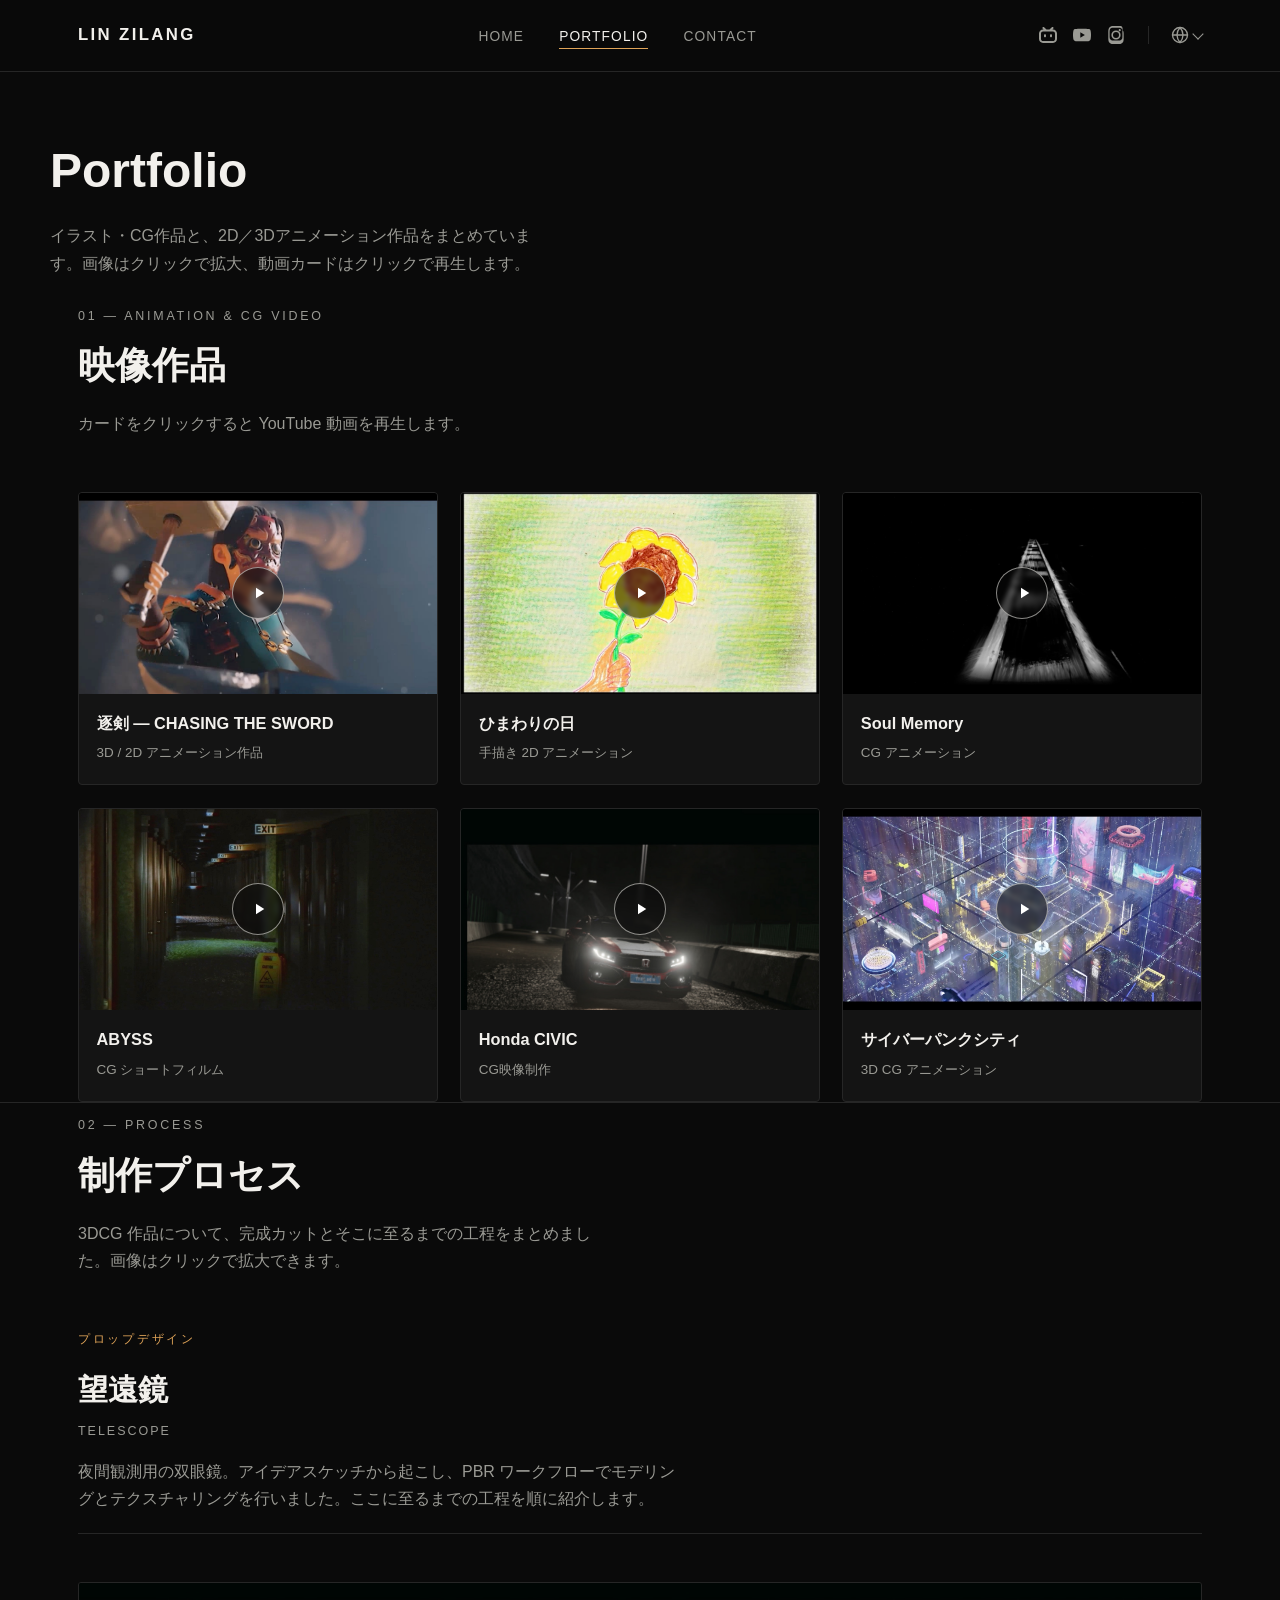
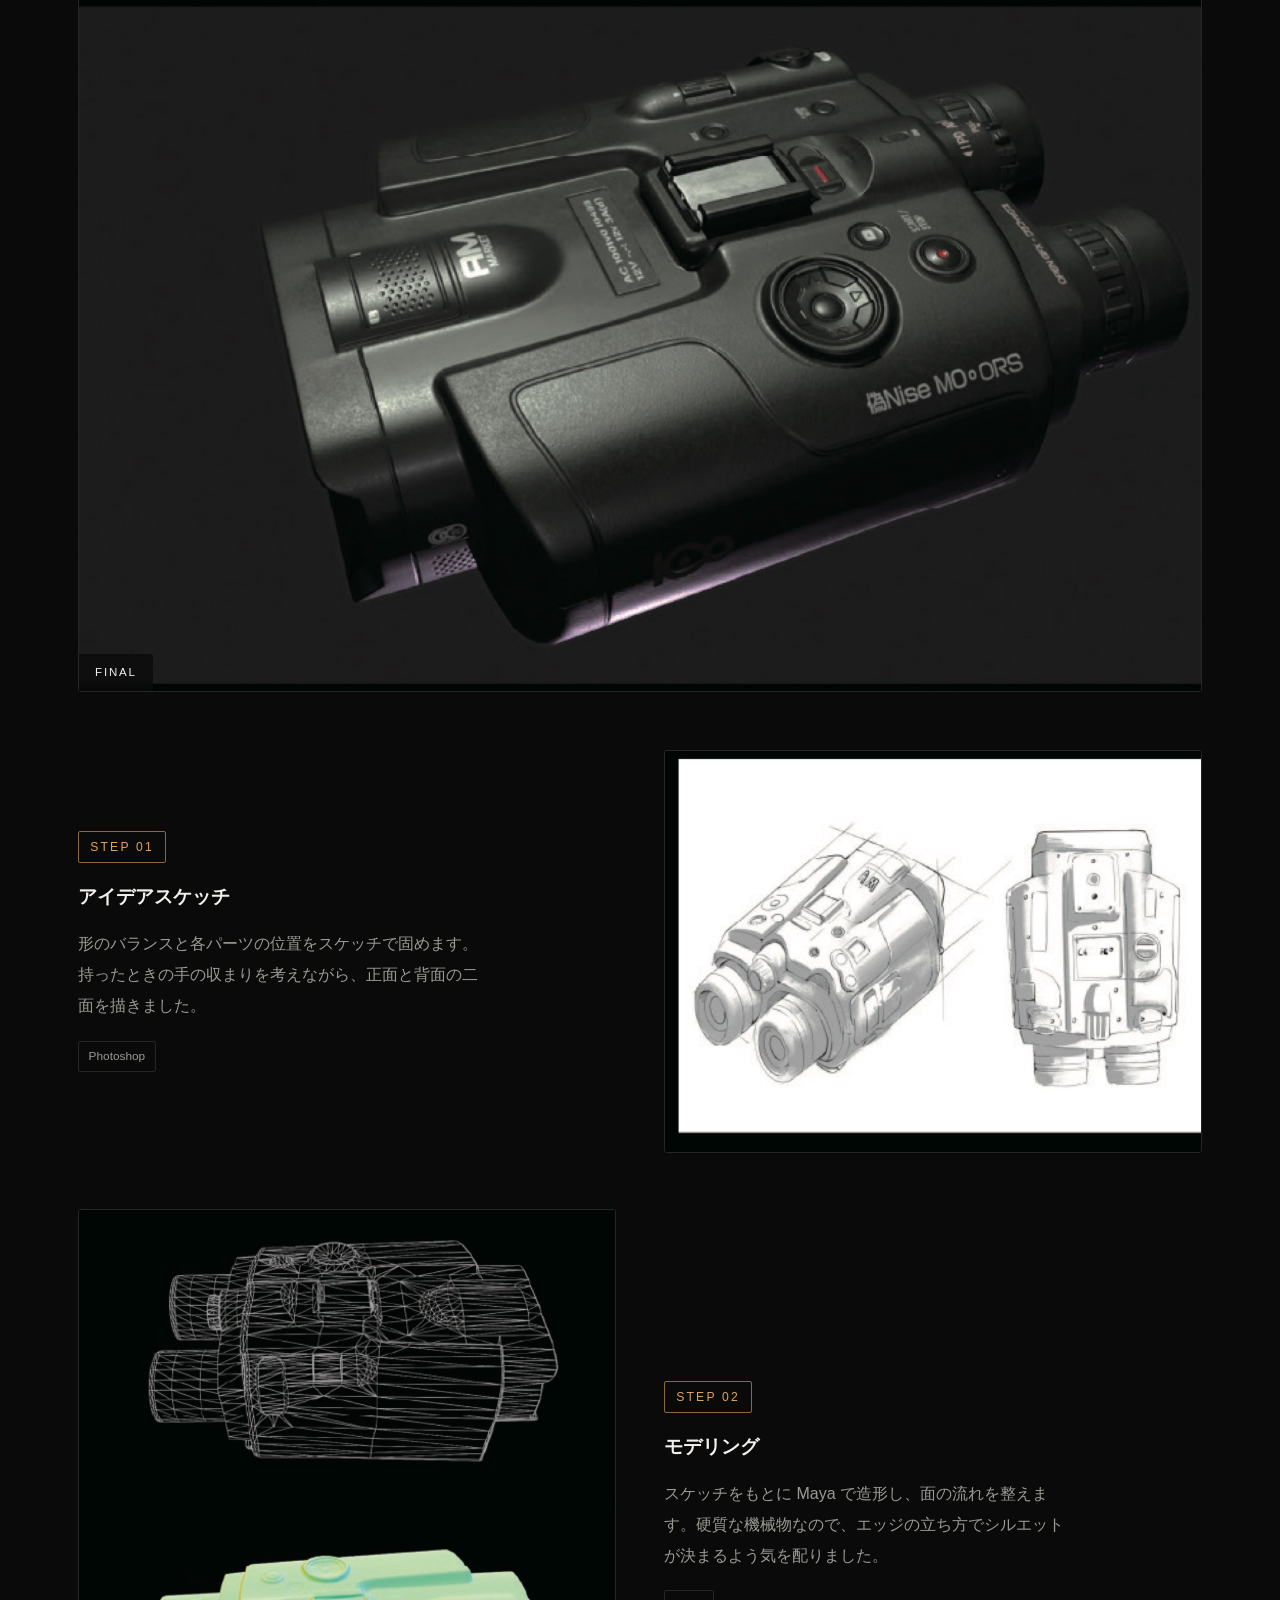
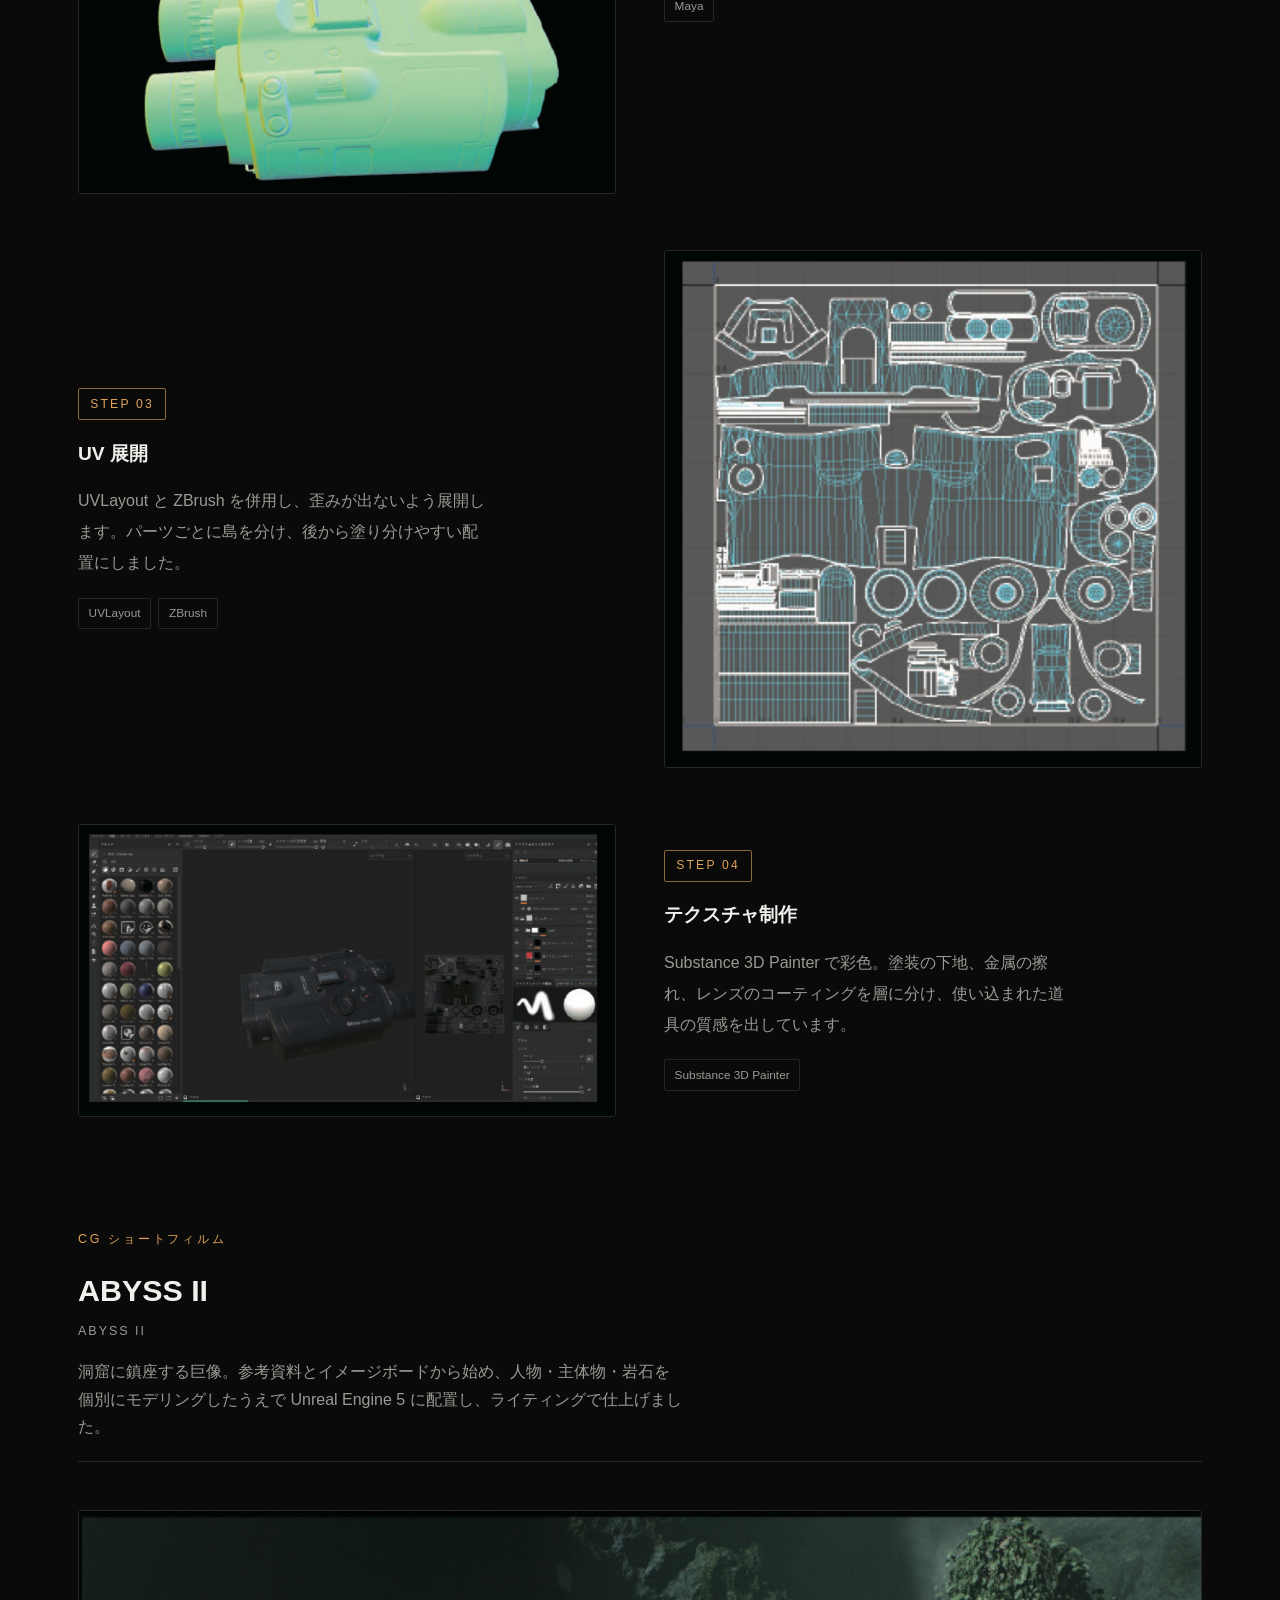
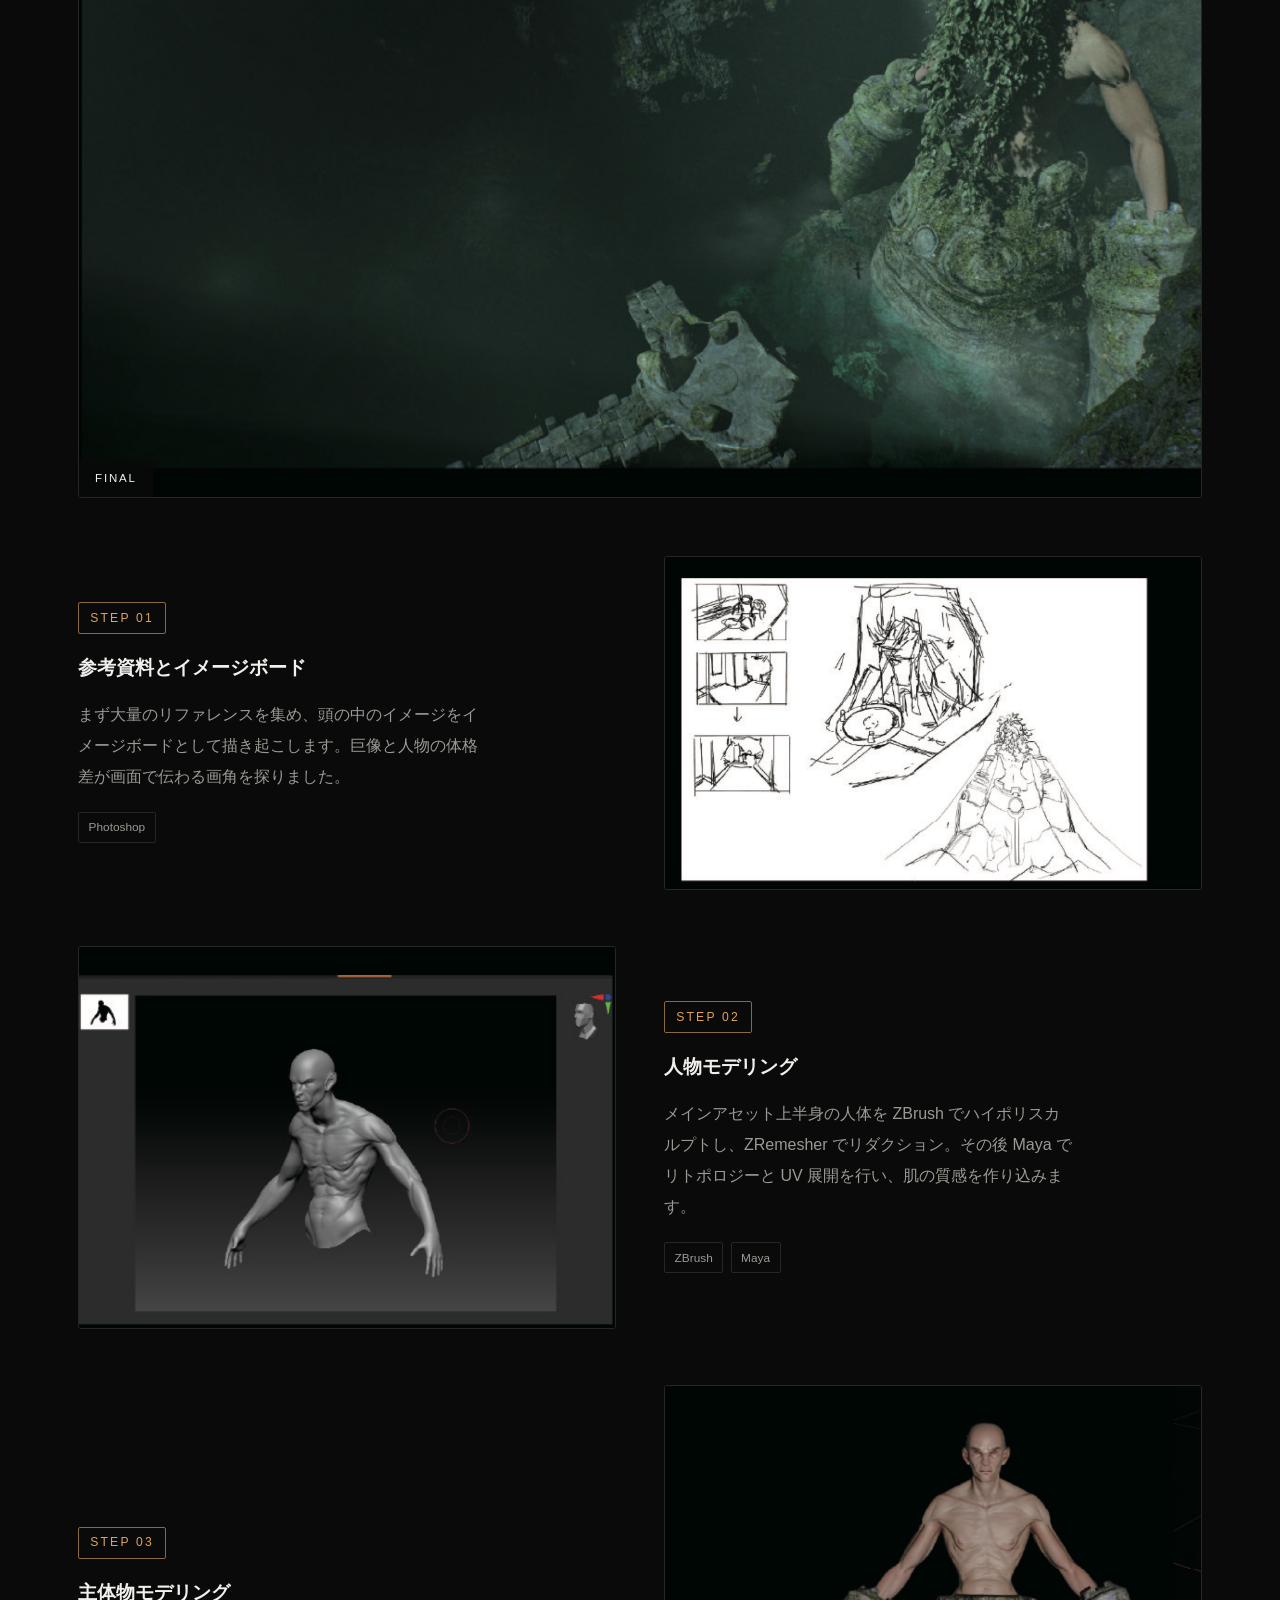
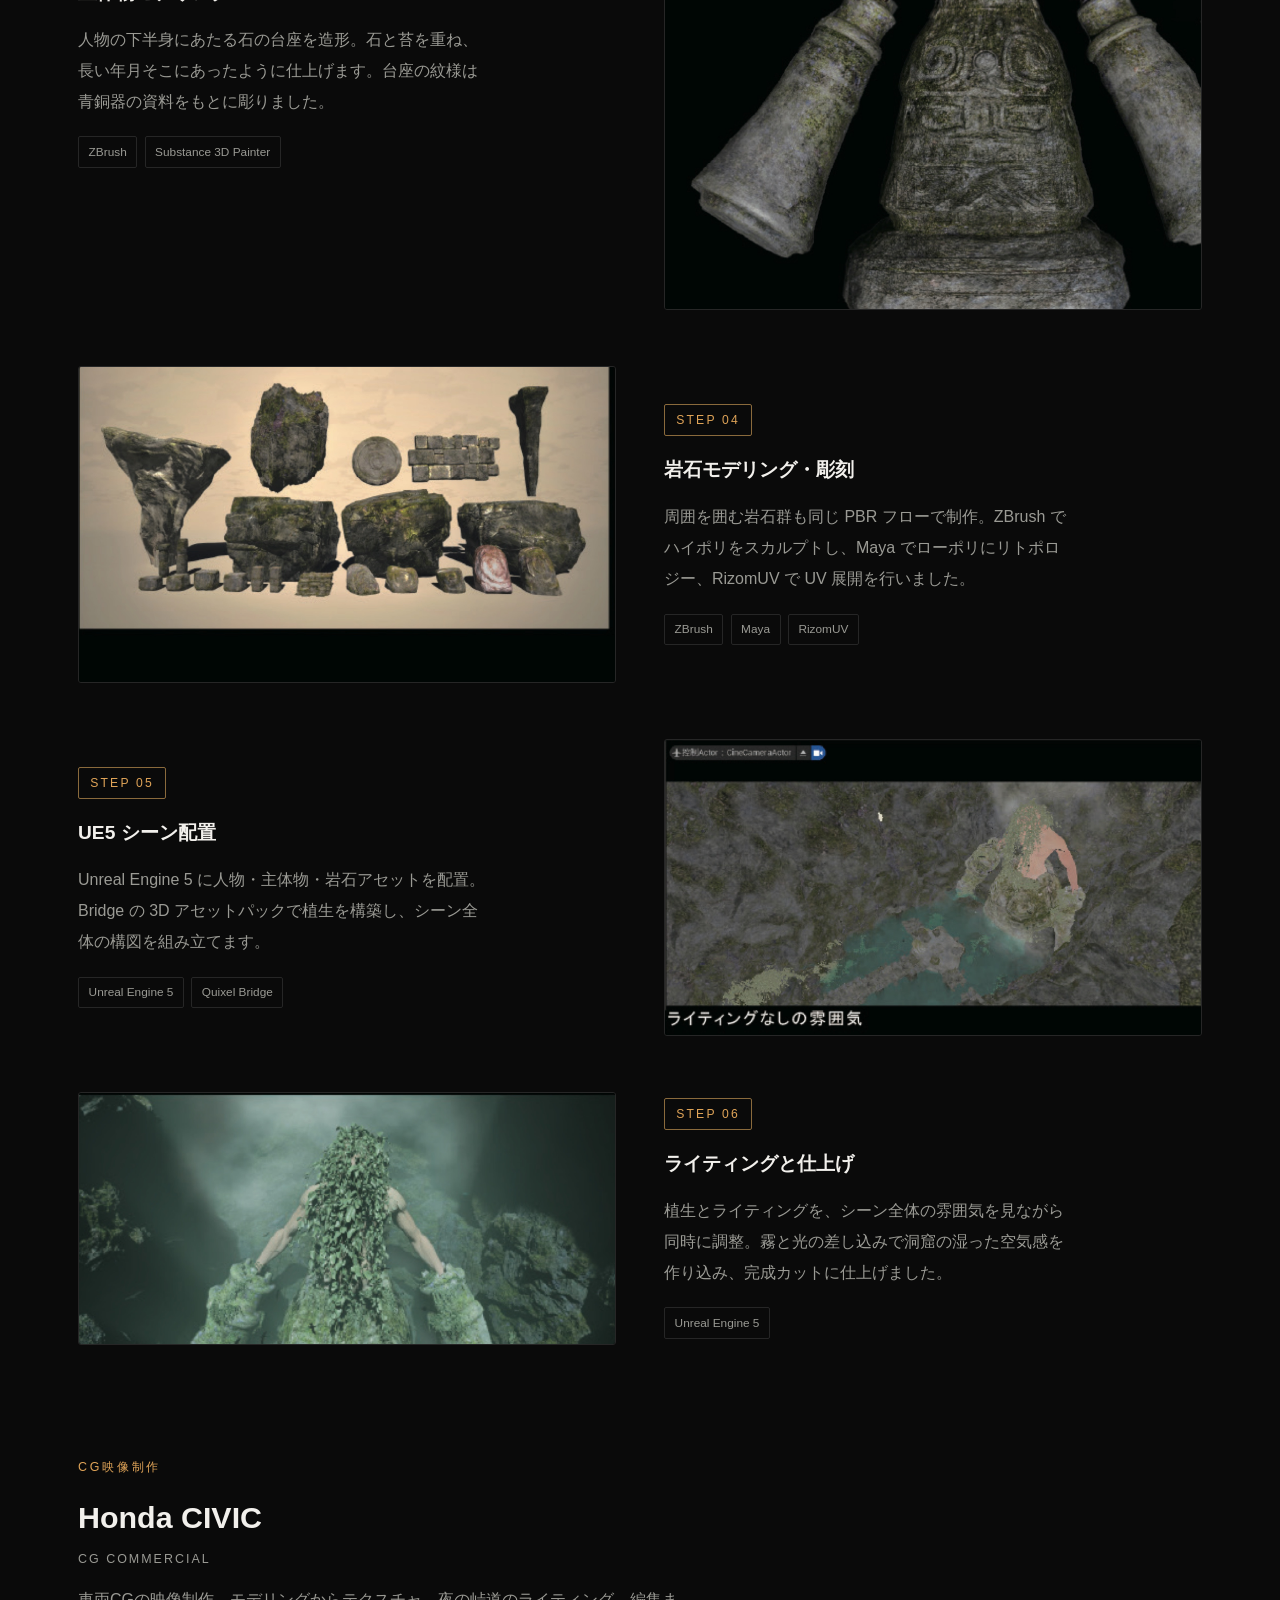
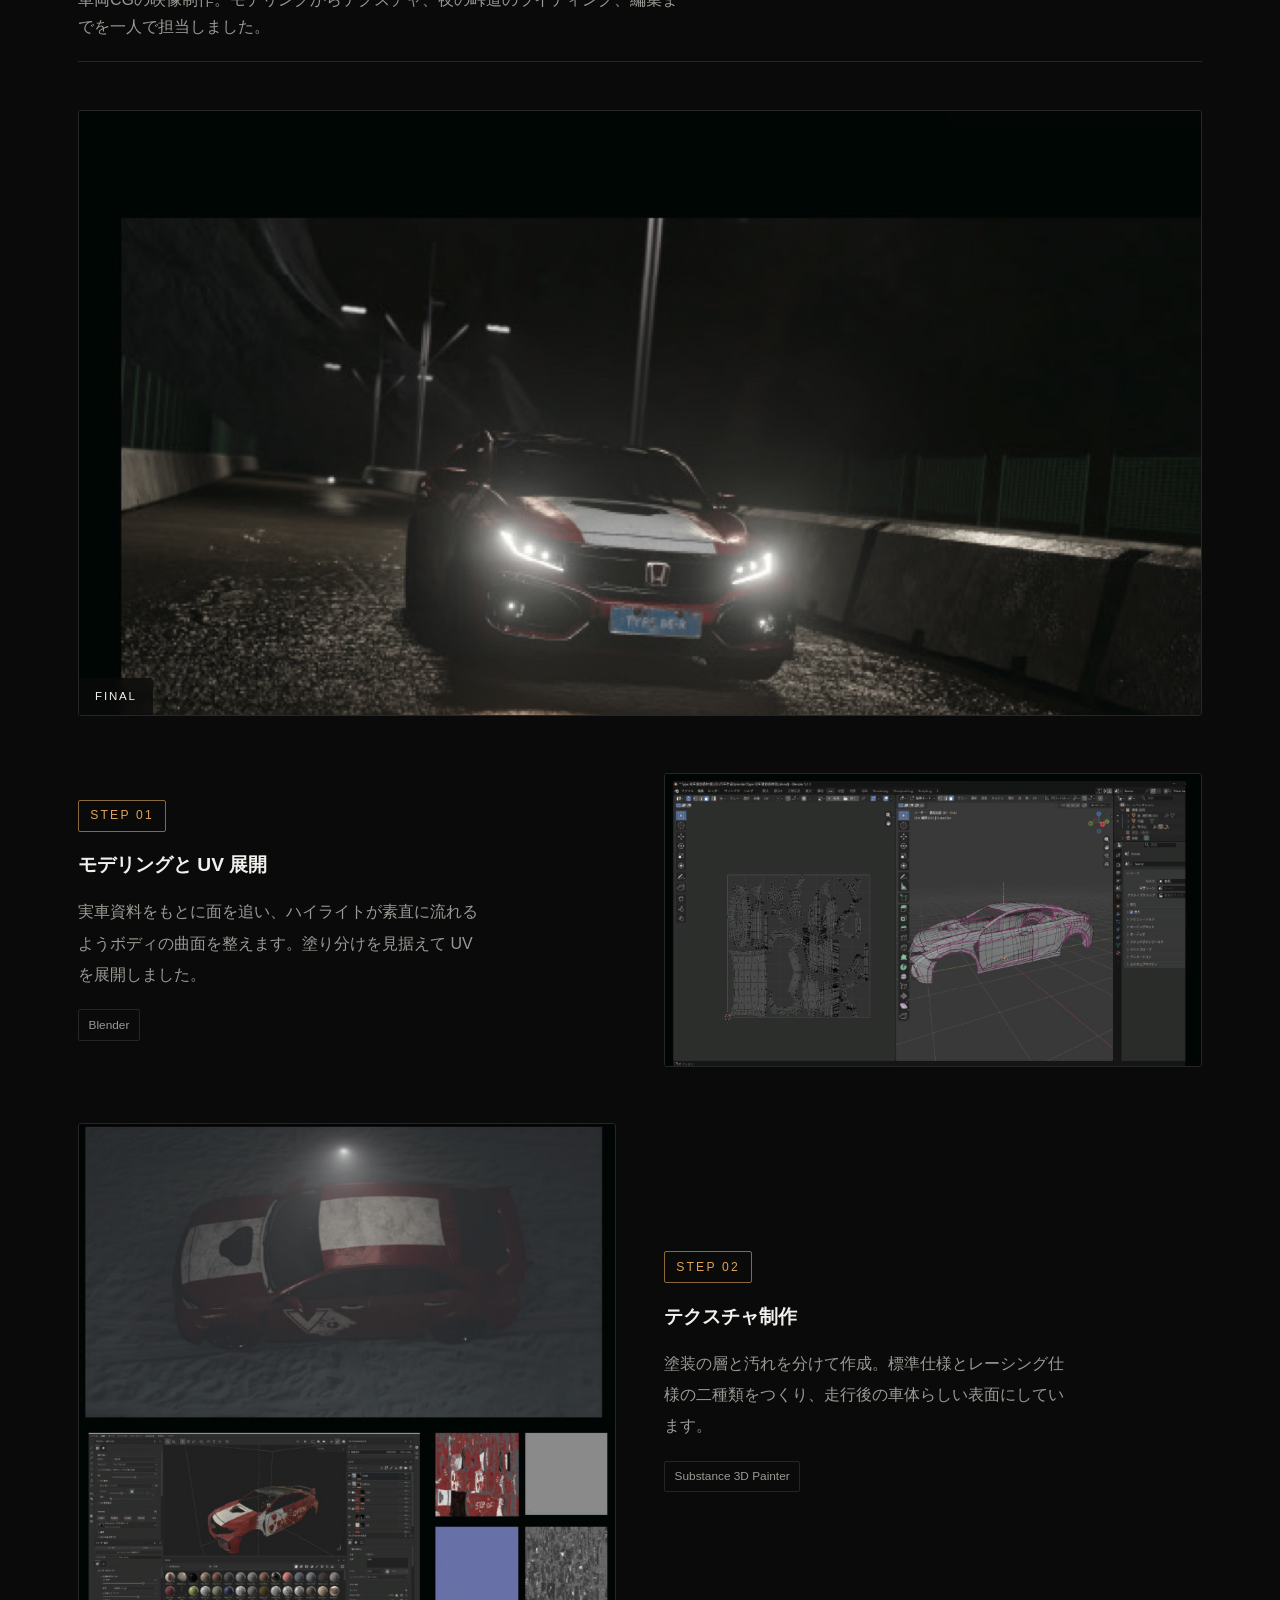
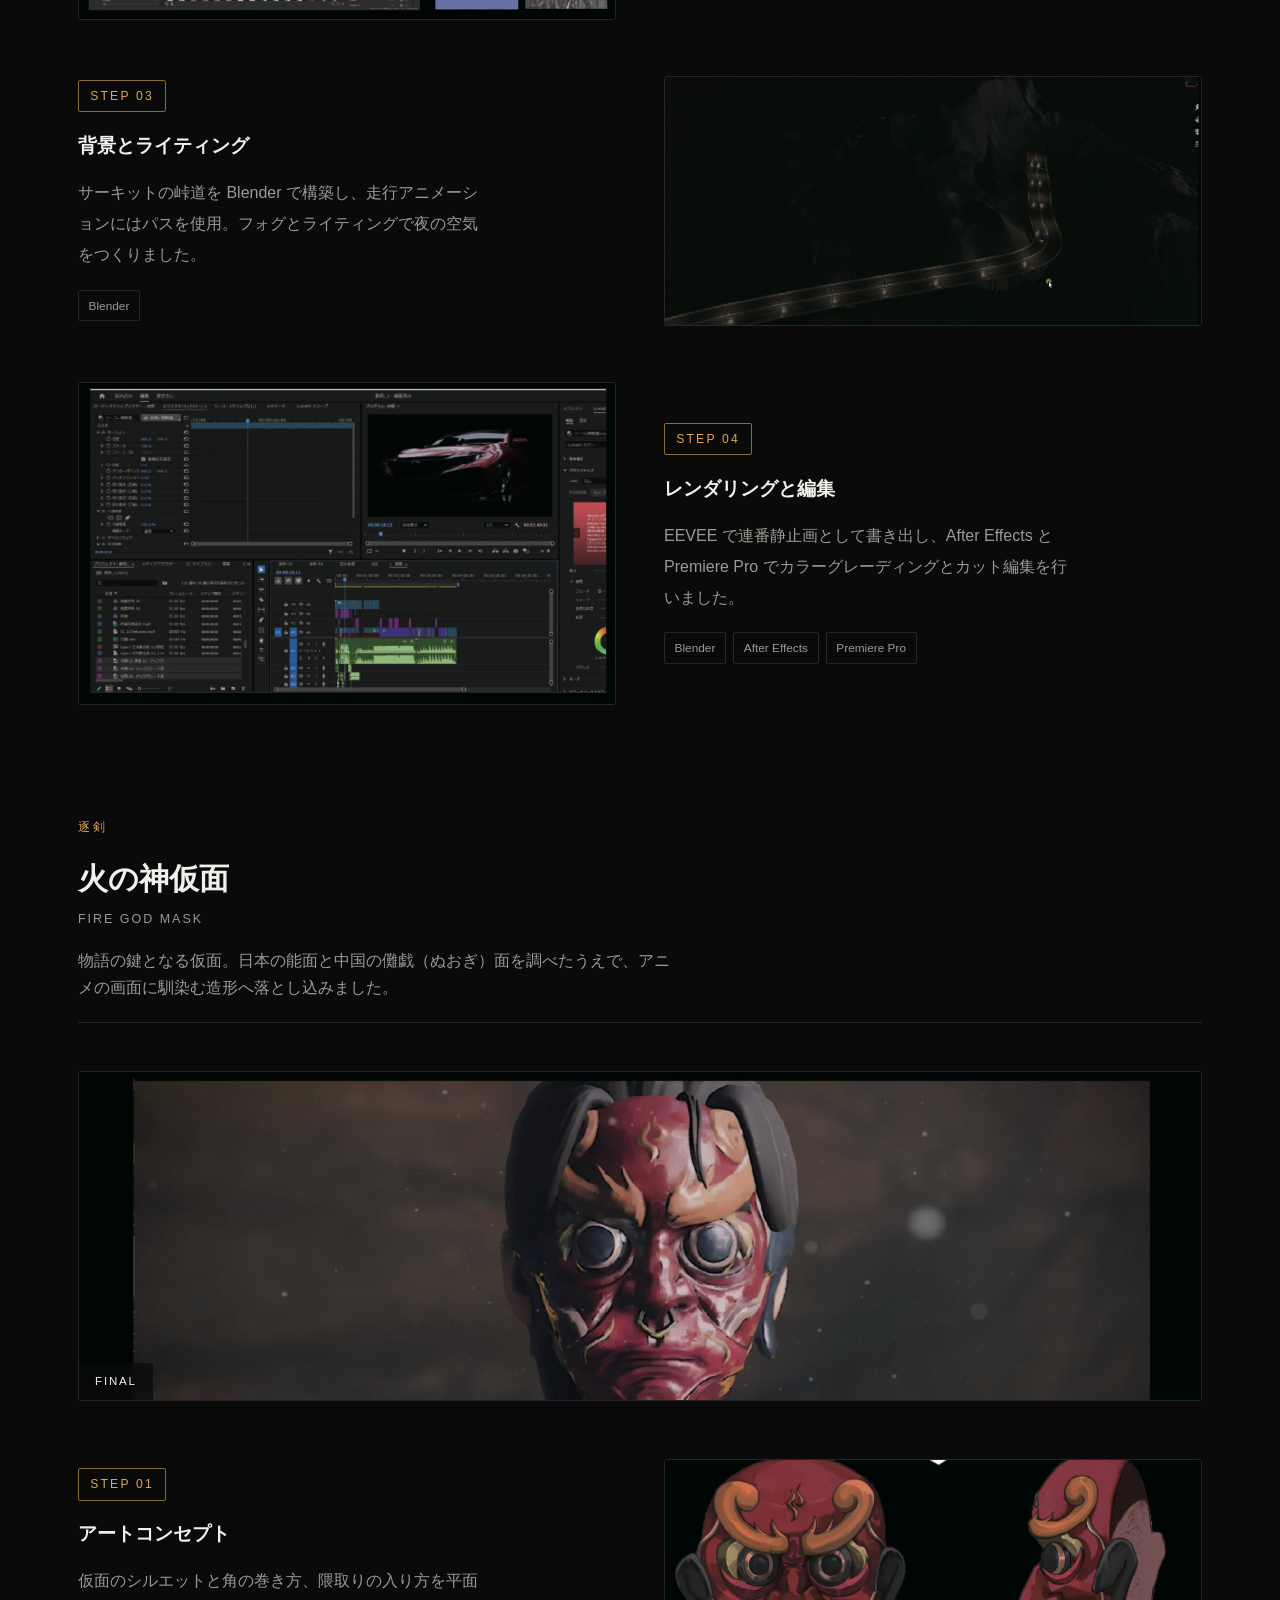
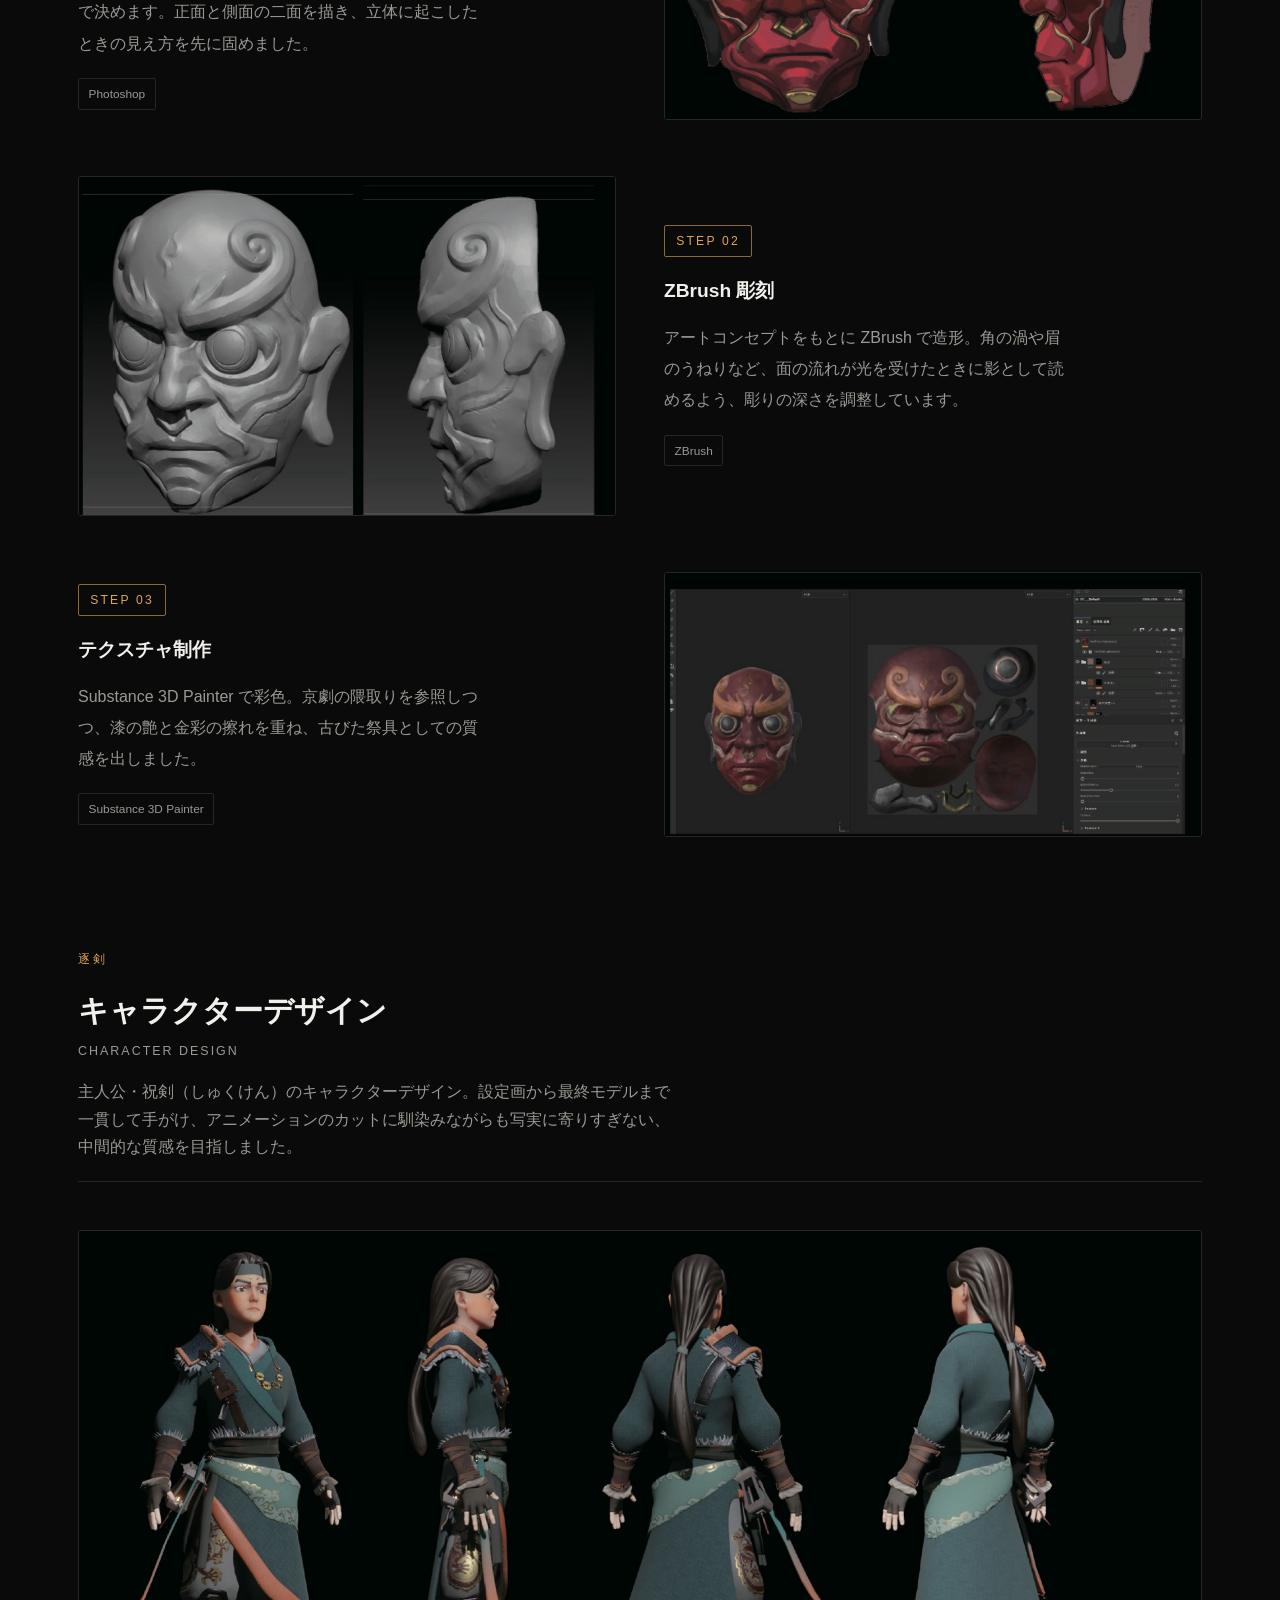
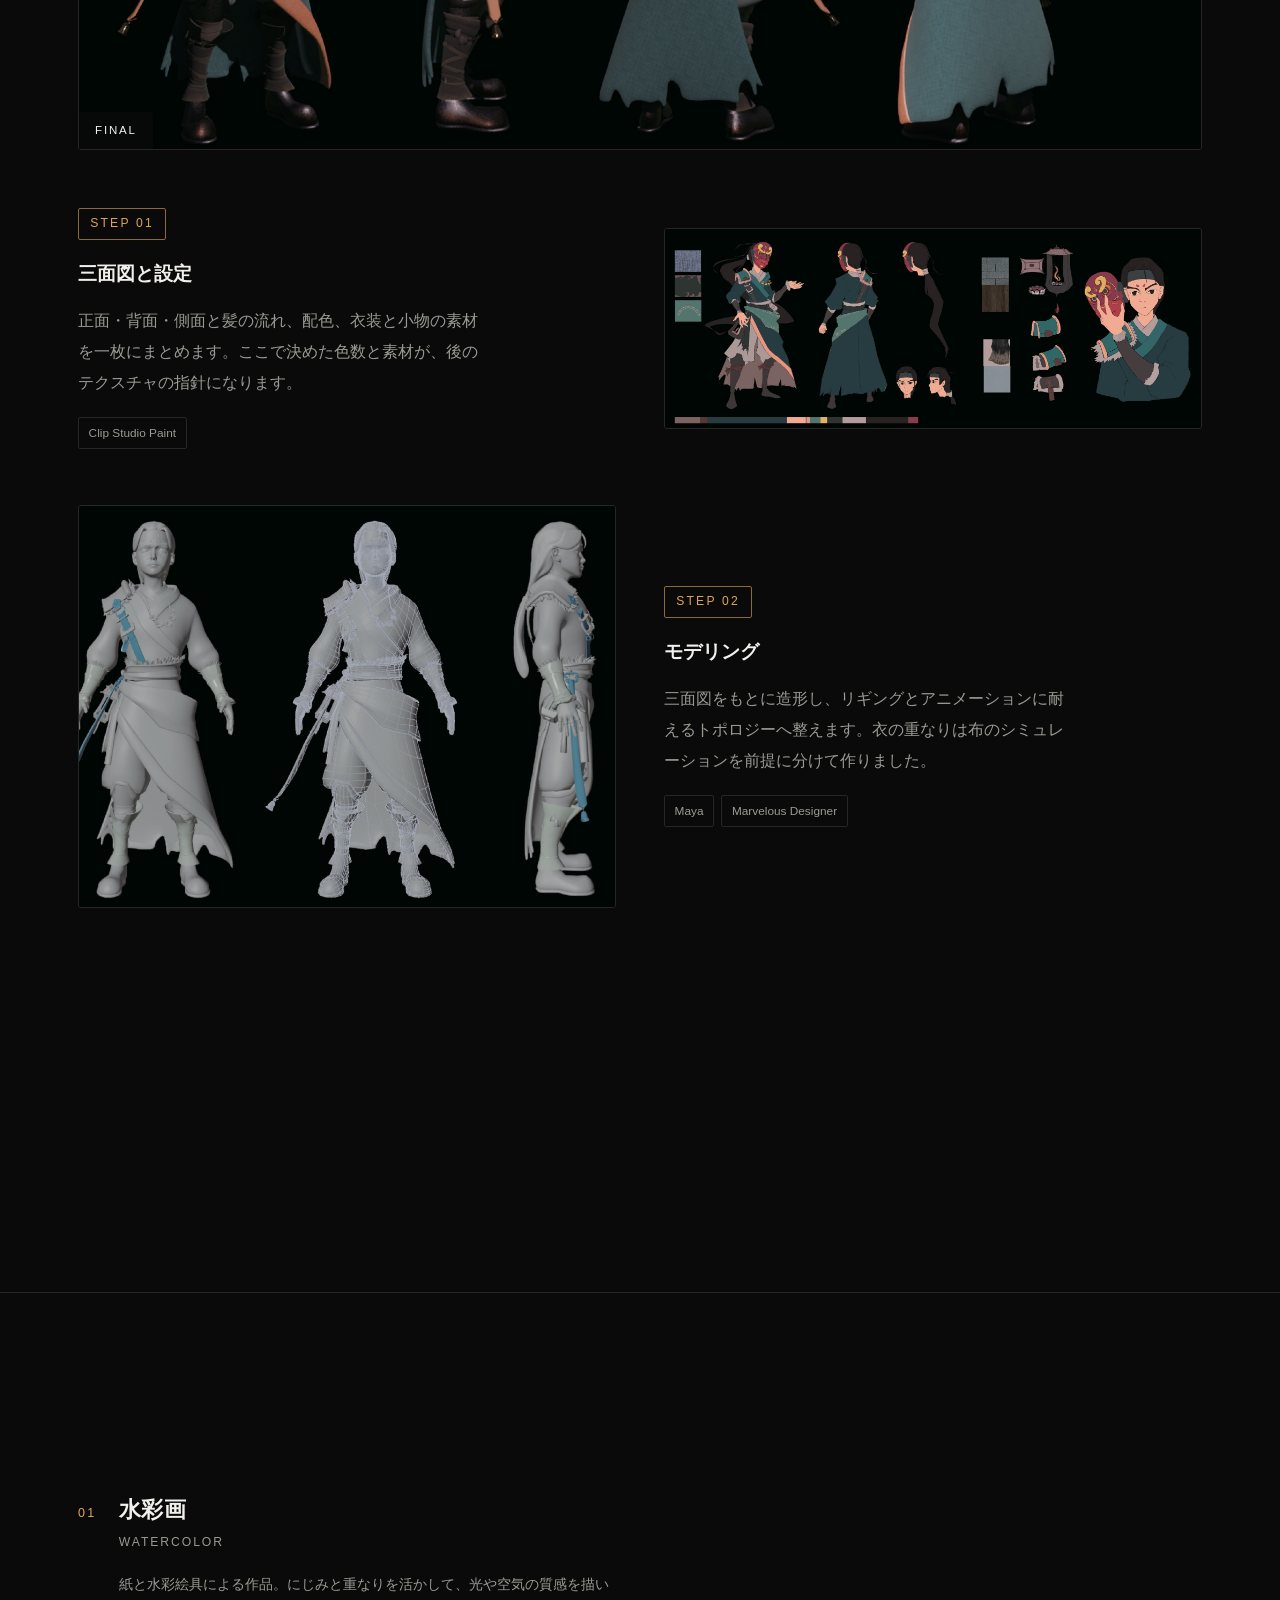
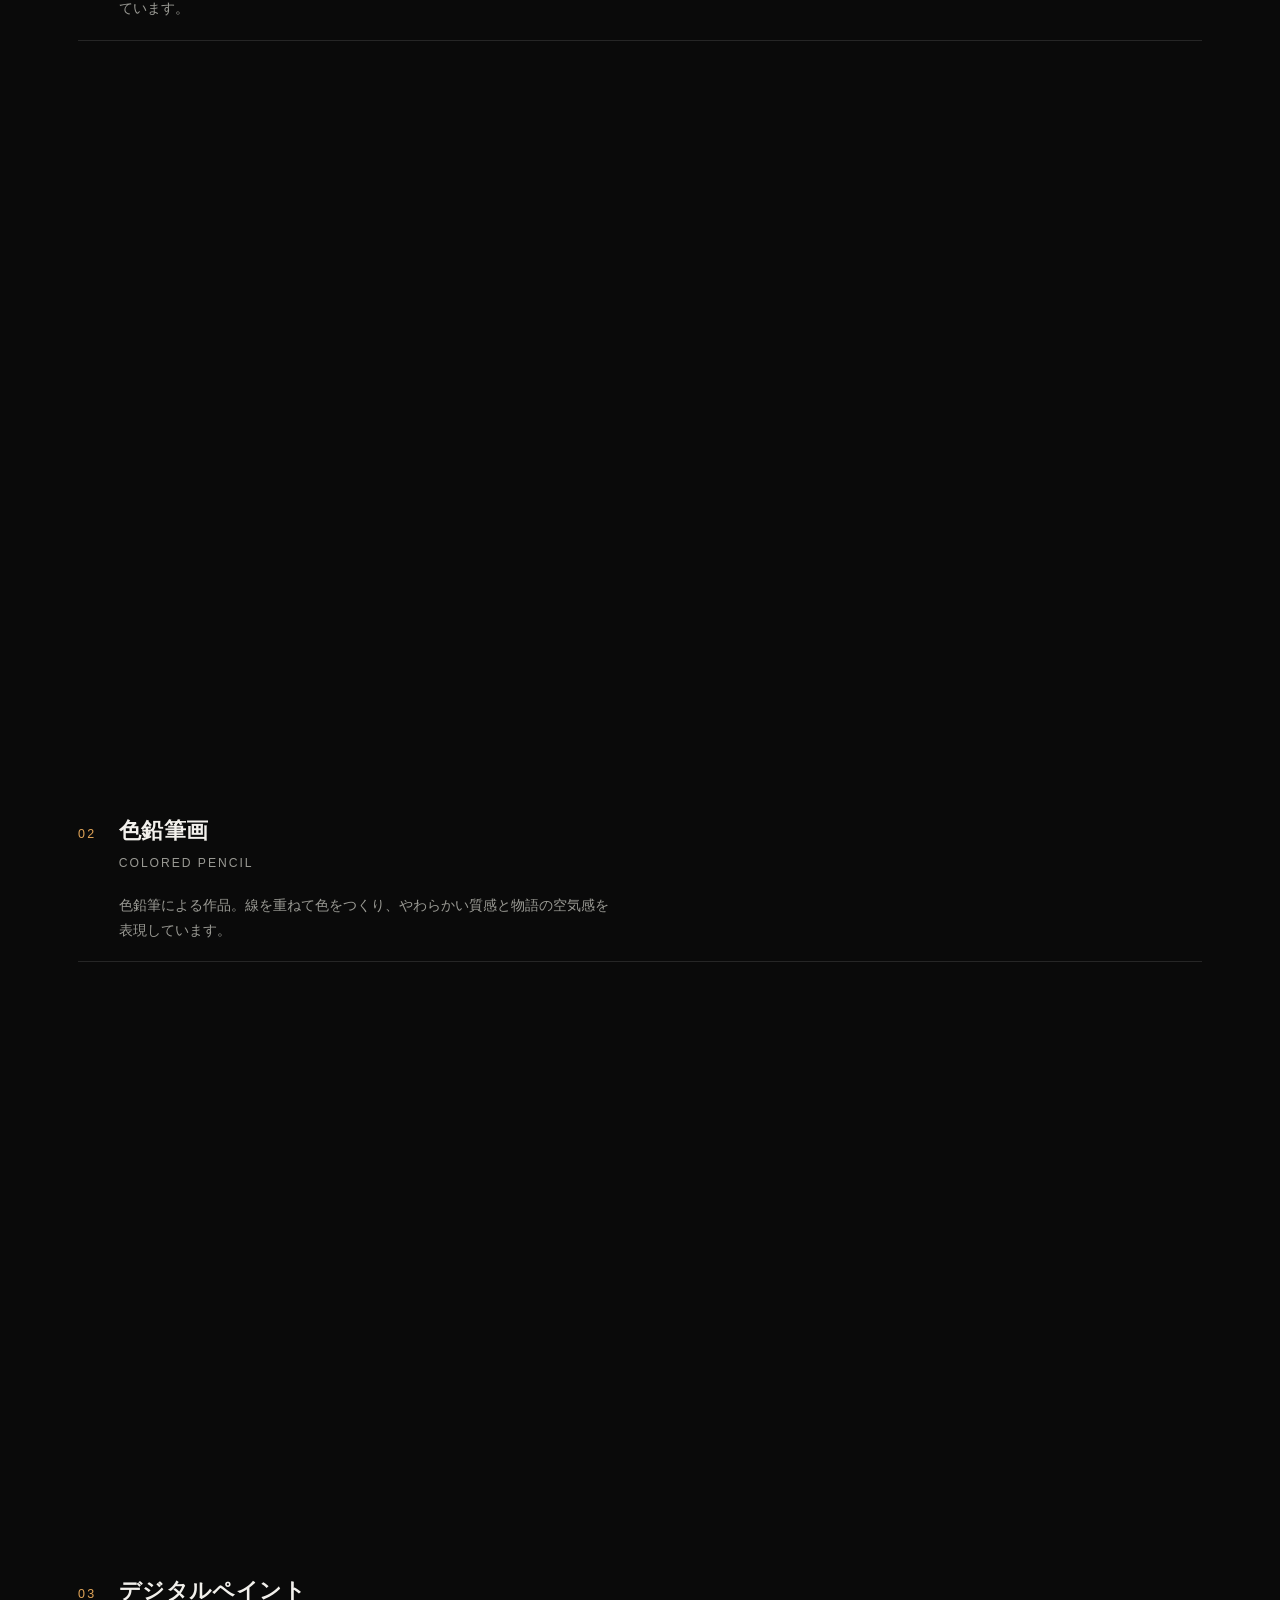
==== commit f3d93e8c: "Fix mobile hero video, clean up two rough phrases, add a language switcher Mobile hero video: the fa" ====
--- a/works.html
+++ b/works.html
@@ -14,9 +14,9 @@
   <div class="container">
     <a class="brand" href="index.html">LIN ZILANG</a>
     <ul class="nav-links">
-      <li><a href="index.html">Home</a></li>
-      <li><a href="works.html" aria-current="page">Portfolio</a></li>
-      <li><a href="#contact">Contact</a></li>
+      <li><a href="index.html" data-i18n="nav.home">Home</a></li>
+      <li><a href="works.html" aria-current="page" data-i18n="nav.portfolio">Portfolio</a></li>
+      <li><a href="#contact" data-i18n="nav.contact">Contact</a></li>
     </ul>
     <div class="nav-right">
       <div class="social-icons">
@@ -30,6 +30,19 @@
           <svg viewBox="0 0 24 24" fill="currentColor"><path d="M12 2.2c2.7 0 3 .01 4.1.06 1 .05 1.6.2 2 .35.5.2.86.43 1.24.8.37.38.6.74.8 1.24.15.4.3 1 .35 2 .05 1.1.06 1.4.06 4.1s-.01 3-.06 4.1c-.05 1-.2 1.6-.35 2-.2.5-.43.86-.8 1.24-.38.37-.74.6-1.24.8-.4.15-1 .3-2 .35-1.1.05-1.4.06-4.1.06s-3-.01-4.1-.06c-1-.05-1.6-.2-2-.35-.5-.2-.86-.43-1.24-.8-.37-.38-.6-.74-.8-1.24-.15-.4-.3-1-.35-2-.05-1.1-.06-1.4-.06-4.1s.01-3 .06-4.1c.05-1 .2-1.6.35-2 .2-.5.43-.86.8-1.24.38-.37.74-.6 1.24-.8.4-.15 1-.3 2-.35 1.1-.05 1.4-.06 4.1-.06M12 0C9.25 0 8.9.01 7.8.07c-1.1.05-1.85.22-2.5.48-.68.26-1.26.62-1.83 1.19a5 5 0 0 0-1.19 1.83c-.26.65-.43 1.4-.48 2.5C1.75 7.1 1.74 7.45 1.74 10.2v3.6c0 2.75.01 3.1.06 4.2.05 1.1.22 1.85.48 2.5.26.68.62 1.26 1.19 1.83.57.57 1.15.93 1.83 1.19.65.26 1.4.43 2.5.48 1.1.05 1.45.06 4.2.06s3.1-.01 4.2-.06c1.1-.05 1.85-.22 2.5-.48.68-.26 1.26-.62 1.83-1.19.57-.57.93-1.15 1.19-1.83.26-.65.43-1.4.48-2.5.05-1.1.06-1.45.06-4.2s-.01-3.1-.06-4.2c-.05-1.1-.22-1.85-.48-2.5a5 5 0 0 0-1.19-1.83A5 5 0 0 0 19.7.55c-.65-.26-1.4-.43-2.5-.48C16.1.01 15.75 0 13 0h-1zm0 5.84A6.16 6.16 0 1 0 12 18.16 6.16 6.16 0 0 0 12 5.84zm0 10.16a4 4 0 1 1 0-8 4 4 0 0 1 0 8zm6.4-10.4a1.44 1.44 0 1 1-2.88 0 1.44 1.44 0 0 1 2.88 0z"/></svg>
         </a>
       </div>
+      <div class="nav-divider"></div>
+      <div class="lang-switcher">
+        <button type="button" class="lang-btn" aria-haspopup="true" aria-expanded="false" aria-label="言語を選択 / Language">
+          <svg viewBox="0 0 24 24" fill="none" stroke="currentColor" stroke-width="1.8" stroke-linecap="round" stroke-linejoin="round"><circle cx="12" cy="12" r="10"></circle><line x1="2" y1="12" x2="22" y2="12"></line><path d="M12 2a15.3 15.3 0 0 1 4 10 15.3 15.3 0 0 1-4 10 15.3 15.3 0 0 1-4-10 15.3 15.3 0 0 1 4-10z"></path></svg>
+          <span class="lang-caret"></span>
+        </button>
+        <div class="lang-menu" role="menu">
+          <button type="button" role="menuitem" data-lang="ja">日本語</button>
+          <button type="button" role="menuitem" data-lang="zh-CN">简体中文</button>
+          <button type="button" role="menuitem" data-lang="zh-TW">繁體中文</button>
+          <button type="button" role="menuitem" data-lang="en">English</button>
+        </div>
+      </div>
       <button class="nav-toggle" aria-label="Toggle menu">&#9776;</button>
     </div>
   </div>
@@ -37,14 +50,14 @@
 
 <div class="container page-head reveal">
   <h1>Portfolio</h1>
-  <p>イラスト・CG作品と、2D／3Dアニメーション作品をまとめています。画像はクリックで拡大、動画カードはクリックで再生します。</p>
+  <p data-i18n="works.pageDesc">イラスト・CG作品と、2D／3Dアニメーション作品をまとめています。画像はクリックで拡大、動画カードはクリックで再生します。</p>
 </div>
 
 <section class="container">
   <div class="section-head reveal">
     <p class="eyebrow">01 — Animation &amp; CG Video</p>
-    <h2>映像作品</h2>
-    <p>カードをクリックすると YouTube 動画を再生します。</p>
+    <h2 data-i18n="works.videoHeading">映像作品</h2>
+    <p data-i18n="works.videoDesc">カードをクリックすると YouTube 動画を再生します。</p>
   </div>
 
   <div class="video-grid stagger">
@@ -56,7 +69,7 @@
       </div>
       <div class="video-meta">
         <h3>逐剣 — CHASING THE SWORD</h3>
-        <p>3D / 2D アニメーション作品</p>
+        <p data-i18n="video.sword.sub">3D / 2D アニメーション作品</p>
       </div>
     </div>
 
@@ -67,7 +80,7 @@
       </div>
       <div class="video-meta">
         <h3>ひまわりの日</h3>
-        <p>手描き 2D アニメーション</p>
+        <p data-i18n="video.sunflower.sub">手描き 2D アニメーション</p>
       </div>
     </div>
 
@@ -78,7 +91,7 @@
       </div>
       <div class="video-meta">
         <h3>Soul Memory</h3>
-        <p>CG アニメーション</p>
+        <p data-i18n="video.soul.sub">CG アニメーション</p>
       </div>
     </div>
 
@@ -89,7 +102,7 @@
       </div>
       <div class="video-meta">
         <h3>ABYSS</h3>
-        <p>CG ショートフィルム</p>
+        <p data-i18n="video.abyss.sub">CG ショートフィルム</p>
       </div>
     </div>
 
@@ -100,7 +113,7 @@
       </div>
       <div class="video-meta">
         <h3>Honda CIVIC</h3>
-        <p>CG映像制作</p>
+        <p data-i18n="video.honda.sub">CG映像制作</p>
       </div>
     </div>
 
@@ -111,7 +124,7 @@
       </div>
       <div class="video-meta">
         <h3>サイバーパンクシティ</h3>
-        <p>3D CG アニメーション</p>
+        <p data-i18n="video.cyber.sub">3D CG アニメーション</p>
       </div>
     </div>
 
@@ -123,16 +136,16 @@
 <section class="container">
   <div class="section-head reveal">
     <p class="eyebrow">02 — Process</p>
-    <h2>制作プロセス</h2>
-    <p>3DCG 作品について、完成カットとそこに至るまでの工程をまとめました。画像はクリックで拡大できます。</p>
+    <h2 data-i18n="works.processHeading">制作プロセス</h2>
+    <p data-i18n="works.processDesc">3DCG 作品について、完成カットとそこに至るまでの工程をまとめました。画像はクリックで拡大できます。</p>
   </div>
 
   <div class="process-project">
     <div class="process-head reveal">
-      <p class="eyebrow">プロップデザイン</p>
+      <p class="eyebrow" data-i18n="proj.telescope.eyebrow">プロップデザイン</p>
       <h3>望遠鏡</h3>
       <p class="process-en">Telescope</p>
-      <p class="lede">夜間観測用の双眼鏡。アイデアスケッチから起こし、PBR ワークフローでモデリングとテクスチャリングを行いました。ここに至るまでの工程を順に紹介します。</p>
+      <p class="lede" data-i18n="proj.telescope.lede">夜間観測用の双眼鏡。アイデアスケッチから起こし、PBR ワークフローでモデリングとテクスチャリングを行いました。ここに至るまでの工程を順に紹介します。</p>
     </div>
     <figure class="process-hero reveal" data-lightbox>
       <img src="assets/img/process/tele-hero.jpg" alt="望遠鏡 完成レンダリング" loading="lazy">
@@ -141,8 +154,8 @@
       <div class="step reveal">
         <div class="step-body">
           <span class="step-no">STEP 01</span>
-          <h4>アイデアスケッチ</h4>
-          <p>形のバランスと各パーツの位置をスケッチで固めます。持ったときの手の収まりを考えながら、正面と背面の二面を描きました。</p>
+          <h4 data-i18n="step.ideaSketch">アイデアスケッチ</h4>
+          <p data-i18n="proj.telescope.s1.desc">形のバランスと各パーツの位置をスケッチで固めます。持ったときの手の収まりを考えながら、正面と背面の二面を描きました。</p>
           <div class="step-tools"><span>Photoshop</span></div>
         </div>
         <figure class="step-figure" data-lightbox>
@@ -152,8 +165,8 @@
       <div class="step reveal">
         <div class="step-body">
           <span class="step-no">STEP 02</span>
-          <h4>モデリング</h4>
-          <p>スケッチをもとに Maya で造形し、面の流れを整えます。硬質な機械物なので、エッジの立ち方でシルエットが決まるよう気を配りました。</p>
+          <h4 data-i18n="step.modeling">モデリング</h4>
+          <p data-i18n="proj.telescope.s2.desc">スケッチをもとに Maya で造形し、面の流れを整えます。硬質な機械物なので、エッジの立ち方でシルエットが決まるよう気を配りました。</p>
           <div class="step-tools"><span>Maya</span></div>
         </div>
         <figure class="step-figure" data-lightbox>
@@ -163,8 +176,8 @@
       <div class="step reveal">
         <div class="step-body">
           <span class="step-no">STEP 03</span>
-          <h4>UV 展開</h4>
-          <p>UVLayout と ZBrush を併用し、歪みが出ないよう展開します。パーツごとに島を分け、後から塗り分けやすい配置にしました。</p>
+          <h4 data-i18n="step.uvUnwrap">UV 展開</h4>
+          <p data-i18n="proj.telescope.s3.desc">UVLayout と ZBrush を併用し、歪みが出ないよう展開します。パーツごとに島を分け、後から塗り分けやすい配置にしました。</p>
           <div class="step-tools"><span>UVLayout</span><span>ZBrush</span></div>
         </div>
         <figure class="step-figure" data-lightbox>
@@ -174,8 +187,8 @@
       <div class="step reveal">
         <div class="step-body">
           <span class="step-no">STEP 04</span>
-          <h4>テクスチャ制作</h4>
-          <p>Substance 3D Painter で彩色。塗装の下地、金属の擦れ、レンズのコーティングを層に分け、使い込まれた道具の質感を出しています。</p>
+          <h4 data-i18n="step.texturing">テクスチャ制作</h4>
+          <p data-i18n="proj.telescope.s4.desc">Substance 3D Painter で彩色。塗装の下地、金属の擦れ、レンズのコーティングを層に分け、使い込まれた道具の質感を出しています。</p>
           <div class="step-tools"><span>Substance 3D Painter</span></div>
         </div>
         <figure class="step-figure" data-lightbox>
@@ -185,10 +198,10 @@
   </div>
   <div class="process-project">
     <div class="process-head reveal">
-      <p class="eyebrow">CG ショートフィルム</p>
+      <p class="eyebrow" data-i18n="proj.abyss.eyebrow">CG ショートフィルム</p>
       <h3>ABYSS II</h3>
       <p class="process-en">Abyss II</p>
-      <p class="lede">洞窟に鎮座する巨像。参考資料とイメージボードから始め、人物・主体物・岩石を個別にモデリングしたうえで Unreal Engine 5 に配置し、ライティングで仕上げました。</p>
+      <p class="lede" data-i18n="proj.abyss.lede">洞窟に鎮座する巨像。参考資料とイメージボードから始め、人物・主体物・岩石を個別にモデリングしたうえで Unreal Engine 5 に配置し、ライティングで仕上げました。</p>
     </div>
     <figure class="process-hero reveal" data-lightbox>
       <img src="assets/img/process/abyss-hero.jpg" alt="ABYSS II 完成シーン" loading="lazy">
@@ -197,8 +210,8 @@
       <div class="step reveal">
         <div class="step-body">
           <span class="step-no">STEP 01</span>
-          <h4>参考資料とイメージボード</h4>
-          <p>まず大量のリファレンスを集め、頭の中のイメージをイメージボードとして描き起こします。巨像と人物の体格差が画面で伝わる画角を探りました。</p>
+          <h4 data-i18n="proj.abyss.s1.title">参考資料とイメージボード</h4>
+          <p data-i18n="proj.abyss.s1.desc">まず大量のリファレンスを集め、頭の中のイメージをイメージボードとして描き起こします。巨像と人物の体格差が画面で伝わる画角を探りました。</p>
           <div class="step-tools"><span>Photoshop</span></div>
         </div>
         <figure class="step-figure" data-lightbox>
@@ -208,8 +221,8 @@
       <div class="step reveal">
         <div class="step-body">
           <span class="step-no">STEP 02</span>
-          <h4>人物モデリング</h4>
-          <p>メインアセット上半身の人体を ZBrush でハイポリスカルプトし、ZRemesher でリダクション。その後 Maya でリトポロジーと UV 展開を行い、肌の質感を作り込みます。</p>
+          <h4 data-i18n="proj.abyss.s2.title">人物モデリング</h4>
+          <p data-i18n="proj.abyss.s2.desc">メインアセット上半身の人体を ZBrush でハイポリスカルプトし、ZRemesher でリダクション。その後 Maya でリトポロジーと UV 展開を行い、肌の質感を作り込みます。</p>
           <div class="step-tools"><span>ZBrush</span><span>Maya</span></div>
         </div>
         <figure class="step-figure" data-lightbox>
@@ -219,8 +232,8 @@
       <div class="step reveal">
         <div class="step-body">
           <span class="step-no">STEP 03</span>
-          <h4>主体物モデリング</h4>
-          <p>人物の下半身にあたる石の台座を造形。石と苔を重ね、長い年月そこにあったように仕上げます。台座の紋様は青銅器の資料をもとに彫りました。</p>
+          <h4 data-i18n="proj.abyss.s3.title">主体物モデリング</h4>
+          <p data-i18n="proj.abyss.s3.desc">人物の下半身にあたる石の台座を造形。石と苔を重ね、長い年月そこにあったように仕上げます。台座の紋様は青銅器の資料をもとに彫りました。</p>
           <div class="step-tools"><span>ZBrush</span><span>Substance 3D Painter</span></div>
         </div>
         <figure class="step-figure" data-lightbox>
@@ -230,8 +243,8 @@
       <div class="step reveal">
         <div class="step-body">
           <span class="step-no">STEP 04</span>
-          <h4>岩石モデリング・彫刻</h4>
-          <p>周囲を囲む岩石群も同じ PBR フローで制作。ZBrush でハイポリをスカルプトし、Maya でローポリにリトポロジー、RizomUV で UV 展開を行いました。</p>
+          <h4 data-i18n="proj.abyss.s4.title">岩石モデリング・彫刻</h4>
+          <p data-i18n="proj.abyss.s4.desc">周囲を囲む岩石群も同じ PBR フローで制作。ZBrush でハイポリをスカルプトし、Maya でローポリにリトポロジー、RizomUV で UV 展開を行いました。</p>
           <div class="step-tools"><span>ZBrush</span><span>Maya</span><span>RizomUV</span></div>
         </div>
         <figure class="step-figure" data-lightbox>
@@ -241,8 +254,8 @@
       <div class="step reveal">
         <div class="step-body">
           <span class="step-no">STEP 05</span>
-          <h4>UE5 シーン配置</h4>
-          <p>Unreal Engine 5 に人物・主体物・岩石アセットを配置。Bridge の 3D アセットパックで植生を構築し、シーン全体の構図を組み立てます。</p>
+          <h4 data-i18n="proj.abyss.s5.title">UE5 シーン配置</h4>
+          <p data-i18n="proj.abyss.s5.desc">Unreal Engine 5 に人物・主体物・岩石アセットを配置。Bridge の 3D アセットパックで植生を構築し、シーン全体の構図を組み立てます。</p>
           <div class="step-tools"><span>Unreal Engine 5</span><span>Quixel Bridge</span></div>
         </div>
         <figure class="step-figure" data-lightbox>
@@ -252,8 +265,8 @@
       <div class="step reveal">
         <div class="step-body">
           <span class="step-no">STEP 06</span>
-          <h4>ライティングと仕上げ</h4>
-          <p>植生とライティングを、シーン全体の雰囲気を見ながら同時に調整。霧と光の差し込みで洞窟の湿った空気感を作り込み、完成カットに仕上げました。</p>
+          <h4 data-i18n="proj.abyss.s6.title">ライティングと仕上げ</h4>
+          <p data-i18n="proj.abyss.s6.desc">植生とライティングを、シーン全体の雰囲気を見ながら同時に調整。霧と光の差し込みで洞窟の湿った空気感を作り込み、完成カットに仕上げました。</p>
           <div class="step-tools"><span>Unreal Engine 5</span></div>
         </div>
         <figure class="step-figure" data-lightbox>
@@ -263,10 +276,10 @@
   </div>
   <div class="process-project">
     <div class="process-head reveal">
-      <p class="eyebrow">CG映像制作</p>
+      <p class="eyebrow" data-i18n="proj.honda.eyebrow">CG映像制作</p>
       <h3>Honda CIVIC</h3>
       <p class="process-en">CG Commercial</p>
-      <p class="lede">車両CGの映像制作。モデリングからテクスチャ、夜の峠道のライティング、編集までを一人で担当しました。</p>
+      <p class="lede" data-i18n="proj.honda.lede">車両CGの映像制作。モデリングからテクスチャ、夜の峠道のライティング、編集までを一人で担当しました。</p>
     </div>
     <figure class="process-hero reveal" data-lightbox>
       <img src="assets/img/process/honda-hero.jpg" alt="Honda CIVIC 完成カット" loading="lazy">
@@ -275,8 +288,8 @@
       <div class="step reveal">
         <div class="step-body">
           <span class="step-no">STEP 01</span>
-          <h4>モデリングと UV 展開</h4>
-          <p>実車資料をもとに面を追い、ハイライトが素直に流れるようボディの曲面を整えます。塗り分けを見据えて UV を展開しました。</p>
+          <h4 data-i18n="proj.honda.s1.title">モデリングと UV 展開</h4>
+          <p data-i18n="proj.honda.s1.desc">実車資料をもとに面を追い、ハイライトが素直に流れるようボディの曲面を整えます。塗り分けを見据えて UV を展開しました。</p>
           <div class="step-tools"><span>Blender</span></div>
         </div>
         <figure class="step-figure" data-lightbox>
@@ -286,8 +299,8 @@
       <div class="step reveal">
         <div class="step-body">
           <span class="step-no">STEP 02</span>
-          <h4>テクスチャ制作</h4>
-          <p>塗装の層と汚れを分けて作成。標準仕様とレーシング仕様の二種類をつくり、走行後の車体らしい表面にしています。</p>
+          <h4 data-i18n="step.texturing">テクスチャ制作</h4>
+          <p data-i18n="proj.honda.s2.desc">塗装の層と汚れを分けて作成。標準仕様とレーシング仕様の二種類をつくり、走行後の車体らしい表面にしています。</p>
           <div class="step-tools"><span>Substance 3D Painter</span></div>
         </div>
         <figure class="step-figure" data-lightbox>
@@ -297,8 +310,8 @@
       <div class="step reveal">
         <div class="step-body">
           <span class="step-no">STEP 03</span>
-          <h4>背景とライティング</h4>
-          <p>サーキットの峠道を Blender で構築し、走行アニメーションにはパスを使用。フォグとライティングで夜の空気をつくりました。</p>
+          <h4 data-i18n="proj.honda.s3.title">背景とライティング</h4>
+          <p data-i18n="proj.honda.s3.desc">サーキットの峠道を Blender で構築し、走行アニメーションにはパスを使用。フォグとライティングで夜の空気をつくりました。</p>
           <div class="step-tools"><span>Blender</span></div>
         </div>
         <figure class="step-figure" data-lightbox>
@@ -308,8 +321,8 @@
       <div class="step reveal">
         <div class="step-body">
           <span class="step-no">STEP 04</span>
-          <h4>レンダリングと編集</h4>
-          <p>EEVEE で連番静止画として書き出し、After Effects と Premiere Pro でカラーグレーディングとカット編集を行いました。</p>
+          <h4 data-i18n="proj.honda.s4.title">レンダリングと編集</h4>
+          <p data-i18n="proj.honda.s4.desc">EEVEE で連番静止画として書き出し、After Effects と Premiere Pro でカラーグレーディングとカット編集を行いました。</p>
           <div class="step-tools"><span>Blender</span><span>After Effects</span><span>Premiere Pro</span></div>
         </div>
         <figure class="step-figure" data-lightbox>
@@ -322,7 +335,7 @@
       <p class="eyebrow">逐剣</p>
       <h3>火の神仮面</h3>
       <p class="process-en">Fire God Mask</p>
-      <p class="lede">物語の鍵となる仮面。日本の能面と中国の儺戯（ぬおぎ）面を調べたうえで、アニメの画面に馴染む造形へ落とし込みました。</p>
+      <p class="lede" data-i18n="proj.mask.lede">物語の鍵となる仮面。日本の能面と中国の儺戯（ぬおぎ）面を調べたうえで、アニメの画面に馴染む造形へ落とし込みました。</p>
     </div>
     <figure class="process-hero reveal" data-lightbox>
       <img src="assets/img/process/mask-hero.jpg" alt="火の神仮面 本編カット" loading="lazy">
@@ -331,19 +344,19 @@
       <div class="step reveal">
         <div class="step-body">
           <span class="step-no">STEP 01</span>
-          <h4>デザイン画</h4>
-          <p>仮面のシルエットと角の巻き方、隈取りの入り方を平面で決めます。正面と側面の二面を描き、立体に起こしたときの見え方を先に固めました。</p>
+          <h4 data-i18n="step.artConcept">アートコンセプト</h4>
+          <p data-i18n="proj.mask.s1.desc">仮面のシルエットと角の巻き方、隈取りの入り方を平面で決めます。正面と側面の二面を描き、立体に起こしたときの見え方を先に固めました。</p>
           <div class="step-tools"><span>Photoshop</span></div>
         </div>
         <figure class="step-figure" data-lightbox>
-          <img src="assets/img/process/mask-1-design.jpg" alt="火の神仮面 デザイン画" loading="lazy">
+          <img src="assets/img/process/mask-1-design.jpg" alt="火の神仮面 アートコンセプト" loading="lazy">
         </figure>
       </div>
       <div class="step reveal">
         <div class="step-body">
           <span class="step-no">STEP 02</span>
-          <h4>ZBrush 彫刻</h4>
-          <p>デザイン画をもとに ZBrush で造形。角の渦や眉のうねりなど、面の流れが光を受けたときに影として読めるよう、彫りの深さを調整しています。</p>
+          <h4 data-i18n="step.zbrushSculpt">ZBrush 彫刻</h4>
+          <p data-i18n="proj.mask.s2.desc">アートコンセプトをもとに ZBrush で造形。角の渦や眉のうねりなど、面の流れが光を受けたときに影として読めるよう、彫りの深さを調整しています。</p>
           <div class="step-tools"><span>ZBrush</span></div>
         </div>
         <figure class="step-figure" data-lightbox>
@@ -353,8 +366,8 @@
       <div class="step reveal">
         <div class="step-body">
           <span class="step-no">STEP 03</span>
-          <h4>テクスチャ制作</h4>
-          <p>Substance 3D Painter で彩色。京劇の隈取りを参照しつつ、漆の艶と金彩の擦れを重ね、古びた祭具としての質感を出しました。</p>
+          <h4 data-i18n="step.texturing">テクスチャ制作</h4>
+          <p data-i18n="proj.mask.s3.desc">Substance 3D Painter で彩色。京劇の隈取りを参照しつつ、漆の艶と金彩の擦れを重ね、古びた祭具としての質感を出しました。</p>
           <div class="step-tools"><span>Substance 3D Painter</span></div>
         </div>
         <figure class="step-figure" data-lightbox>
@@ -367,7 +380,7 @@
       <p class="eyebrow">逐剣</p>
       <h3>キャラクターデザイン</h3>
       <p class="process-en">Character Design</p>
-      <p class="lede">主人公・祝剣（しゅくけん）の設定から最終モデルまで。アニメーションの画面に耐える立体でありながら、半写真的ではない中間の質感を目指しました。</p>
+      <p class="lede" data-i18n="proj.char.lede">主人公・祝剣（しゅくけん）のキャラクターデザイン。設定画から最終モデルまで一貫して手がけ、アニメーションのカットに馴染みながらも写実に寄りすぎない、中間的な質感を目指しました。</p>
     </div>
     <figure class="process-hero reveal" data-lightbox>
       <img src="assets/img/process/char-hero.jpg" alt="逐剣 キャラクター 最終モデル" loading="lazy">
@@ -376,8 +389,8 @@
       <div class="step reveal">
         <div class="step-body">
           <span class="step-no">STEP 01</span>
-          <h4>三面図と設定</h4>
-          <p>正面・背面・側面と髪の流れ、配色、衣装と小物の素材を一枚にまとめます。ここで決めた色数と素材が、後のテクスチャの指針になります。</p>
+          <h4 data-i18n="proj.char.s1.title">三面図と設定</h4>
+          <p data-i18n="proj.char.s1.desc">正面・背面・側面と髪の流れ、配色、衣装と小物の素材を一枚にまとめます。ここで決めた色数と素材が、後のテクスチャの指針になります。</p>
           <div class="step-tools"><span>Clip Studio Paint</span></div>
         </div>
         <figure class="step-figure" data-lightbox>
@@ -387,8 +400,8 @@
       <div class="step reveal">
         <div class="step-body">
           <span class="step-no">STEP 02</span>
-          <h4>モデリング</h4>
-          <p>三面図をもとに造形し、リギングとアニメーションに耐えるトポロジーへ整えます。衣の重なりは布のシミュレーションを前提に分けて作りました。</p>
+          <h4 data-i18n="step.modeling">モデリング</h4>
+          <p data-i18n="proj.char.s2.desc">三面図をもとに造形し、リギングとアニメーションに耐えるトポロジーへ整えます。衣の重なりは布のシミュレーションを前提に分けて作りました。</p>
           <div class="step-tools"><span>Maya</span><span>Marvelous Designer</span></div>
         </div>
         <figure class="step-figure" data-lightbox>
@@ -398,8 +411,8 @@
       <div class="step reveal">
         <div class="step-body">
           <span class="step-no">STEP 03</span>
-          <h4>テクスチャ制作</h4>
-          <p>顔は UV の歪みが出やすいため、モデル修正とテクスチャを往復しながら調整。半写実に寄りすぎないよう、肌の陰影は手で描き足しています。</p>
+          <h4 data-i18n="step.texturing">テクスチャ制作</h4>
+          <p data-i18n="proj.char.s3.desc">顔は UV の歪みが出やすいため、モデル修正とテクスチャを往復しながら調整。写実に寄りすぎないよう、肌の陰影は手で描き足しています。</p>
           <div class="step-tools"><span>Substance 3D Painter</span><span>Photoshop</span></div>
         </div>
         <figure class="step-figure" data-lightbox>
@@ -414,8 +427,8 @@
 <section class="container">
   <div class="section-head reveal">
     <p class="eyebrow">03 — Works</p>
-    <h2>作品一覧</h2>
-    <p>技法別にまとめています。画像はクリックで拡大できます。</p>
+    <h2 data-i18n="works.galleryHeading">作品一覧</h2>
+    <p data-i18n="works.galleryDesc">技法別にまとめています。画像はクリックで拡大できます。</p>
   </div>
 
   <div id="gallery-root">
@@ -423,10 +436,10 @@
       <div class="gallery-group-head">
         <span class="group-index">01</span>
         <div>
-          <h3>水彩画</h3>
+          <h3 data-i18n="gallery.g1.title">水彩画</h3>
           <p class="group-en">Watercolor</p>
         </div>
-        <p class="group-desc">紙と水彩絵具による作品。にじみと重なりを活かして、光や空気の質感を描いています。</p>
+        <p class="group-desc" data-i18n="gallery.g1.desc">紙と水彩絵具による作品。にじみと重なりを活かして、光や空気の質感を描いています。</p>
       </div>
       <div class="masonry stagger">
         <figure data-lightbox><img src="assets/img/works/illustration-kimono-girl.jpg" alt="着物の女の子 水彩" loading="lazy"></figure>
@@ -441,10 +454,10 @@
       <div class="gallery-group-head">
         <span class="group-index">02</span>
         <div>
-          <h3>色鉛筆画</h3>
+          <h3 data-i18n="gallery.g2.title">色鉛筆画</h3>
           <p class="group-en">Colored Pencil</p>
         </div>
-        <p class="group-desc">色鉛筆による作品。線を重ねて色をつくり、やわらかい質感と物語の空気感を表現しています。</p>
+        <p class="group-desc" data-i18n="gallery.g2.desc">色鉛筆による作品。線を重ねて色をつくり、やわらかい質感と物語の空気感を表現しています。</p>
       </div>
       <div class="masonry stagger">
         <figure data-lightbox><img src="assets/img/works/illustration-boy-in-the-grass.jpg" alt="草原の少年 色鉛筆" loading="lazy"></figure>
@@ -457,10 +470,10 @@
       <div class="gallery-group-head">
         <span class="group-index">03</span>
         <div>
-          <h3>デジタルペイント</h3>
+          <h3 data-i18n="gallery.g3.title">デジタルペイント</h3>
           <p class="group-en">Digital Painting</p>
         </div>
-        <p class="group-desc">液晶タブレットと Photoshop / Clip Studio Paint によるデジタルイラストです。</p>
+        <p class="group-desc" data-i18n="gallery.g3.desc">液晶タブレットと Photoshop / Clip Studio Paint によるデジタルイラストです。</p>
       </div>
       <div class="masonry stagger">
         <figure data-lightbox><img src="assets/img/works/illustration-picnic.jpg" alt="ピクニック デジタルイラスト" loading="lazy"></figure>
@@ -471,10 +484,10 @@
       <div class="gallery-group-head">
         <span class="group-index">04</span>
         <div>
-          <h3>鉛筆デッサン</h3>
+          <h3 data-i18n="gallery.g4.title">鉛筆デッサン</h3>
           <p class="group-en">Pencil Dessin</p>
         </div>
-        <p class="group-desc">鉛筆による静物デッサン。手をモチーフに、構造と陰影の観察を重ねた習作です。</p>
+        <p class="group-desc" data-i18n="gallery.g4.desc">鉛筆による静物デッサン。手をモチーフに、構造と陰影の観察を重ねた習作です。</p>
       </div>
       <div class="masonry stagger">
         <figure data-lightbox><img src="assets/img/works/dessin-hands-1.jpg" alt="静物デッサン 手 鉛筆" loading="lazy"></figure>
@@ -488,9 +501,9 @@
 <footer id="contact">
   <div class="container footer-contact">
     <div>
-      <p class="eyebrow">Contact</p>
-      <h2>一緒に何か作りませんか</h2>
-      <p>お仕事のご依頼、コラボレーションのご相談、作品へのご感想など、お気軽にご連絡ください。</p>
+      <p class="eyebrow" data-i18n="contact.eyebrow">Contact</p>
+      <h2 data-i18n="contact.heading">一緒に何か作りませんか</h2>
+      <p data-i18n="contact.body">お仕事のご依頼、コラボレーションのご相談、作品へのご感想など、お気軽にご連絡ください。</p>
     </div>
     <div class="footer-links">
       <a href="mailto:linzilang20@gmail.com">linzilang20@gmail.com</a>
@@ -515,6 +528,7 @@
 </div>
 
 <script>document.getElementById("year").textContent = new Date().getFullYear();</script>
+<script src="assets/js/i18n.js"></script>
 <script src="assets/js/main.js"></script>
 </body>
 </html>
--- a/assets/css/style.css
+++ b/assets/css/style.css
@@ -98,6 +98,81 @@
 .social-icons a { color: var(--text-dim); transition: color .2s var(--ease); }
 .social-icons a:hover { color: var(--accent); }
 .social-icons svg { width: 18px; height: 18px; display: block; }
+
+.nav-divider {
+  width: 1px;
+  height: 18px;
+  background: var(--line);
+}
+
+.lang-switcher { position: relative; }
+
+.lang-btn {
+  display: flex;
+  align-items: center;
+  gap: .3rem;
+  background: none;
+  border: none;
+  color: var(--text-dim);
+  cursor: pointer;
+  padding: 0;
+  font: inherit;
+  transition: color .2s var(--ease);
+}
+
+.lang-btn:hover, .lang-btn[aria-expanded="true"] { color: var(--accent); }
+.lang-btn svg { width: 18px; height: 18px; display: block; }
+
+.lang-caret {
+  width: 8px; height: 8px;
+  border-right: 1px solid currentColor;
+  border-bottom: 1px solid currentColor;
+  transform: rotate(45deg);
+  margin-top: -3px;
+  transition: transform .2s var(--ease);
+}
+
+.lang-btn[aria-expanded="true"] .lang-caret { transform: rotate(-135deg); margin-top: 3px; }
+
+.lang-menu {
+  position: absolute;
+  top: calc(100% + 14px);
+  right: 0;
+  min-width: 148px;
+  background: var(--bg-raised);
+  border: 1px solid var(--line);
+  border-radius: 4px;
+  padding: .4rem;
+  box-shadow: 0 12px 28px rgba(0,0,0,.45);
+  opacity: 0;
+  visibility: hidden;
+  transform: translateY(-6px);
+  transition: opacity .18s var(--ease), transform .18s var(--ease), visibility .18s;
+  z-index: 60;
+}
+
+.lang-menu.open { opacity: 1; visibility: visible; transform: translateY(0); }
+
+.lang-menu button {
+  display: flex;
+  align-items: center;
+  justify-content: space-between;
+  width: 100%;
+  background: none;
+  border: none;
+  color: var(--text-dim);
+  font: inherit;
+  font-size: .88rem;
+  text-align: left;
+  padding: .55rem .7rem;
+  border-radius: 2px;
+  cursor: pointer;
+  transition: background .15s var(--ease), color .15s var(--ease);
+}
+
+.lang-menu button:hover { background: rgba(224,164,88,.1); color: var(--text); }
+.lang-menu button[aria-current="true"] { color: var(--accent); }
+.lang-menu button[aria-current="true"]::after { content: "✓"; font-size: .8rem; }
 
 .nav-toggle {
   display: none;
@@ -229,6 +304,21 @@
 
 .btn-solid:hover { background: #ecb977; color: #17130b; }
 
+@media (max-width: 480px) {
+  .hero-cta {
+    display: flex;
+    flex-direction: column;
+    width: 100%;
+    gap: .8rem;
+  }
+  .hero-cta .btn {
+    width: 100%;
+    text-align: center;
+    white-space: nowrap;
+    box-sizing: border-box;
+  }
+}
+
 /* ===== Section scaffolding ===== */
 section { padding: 7.5rem 0; }
 
@@ -776,7 +866,7 @@
   display: grid;
   grid-template-columns: 1fr auto;
   gap: 2.5rem;
-  align-items: start;
+  align-items: end;
 }
 
 .footer-contact h2 {
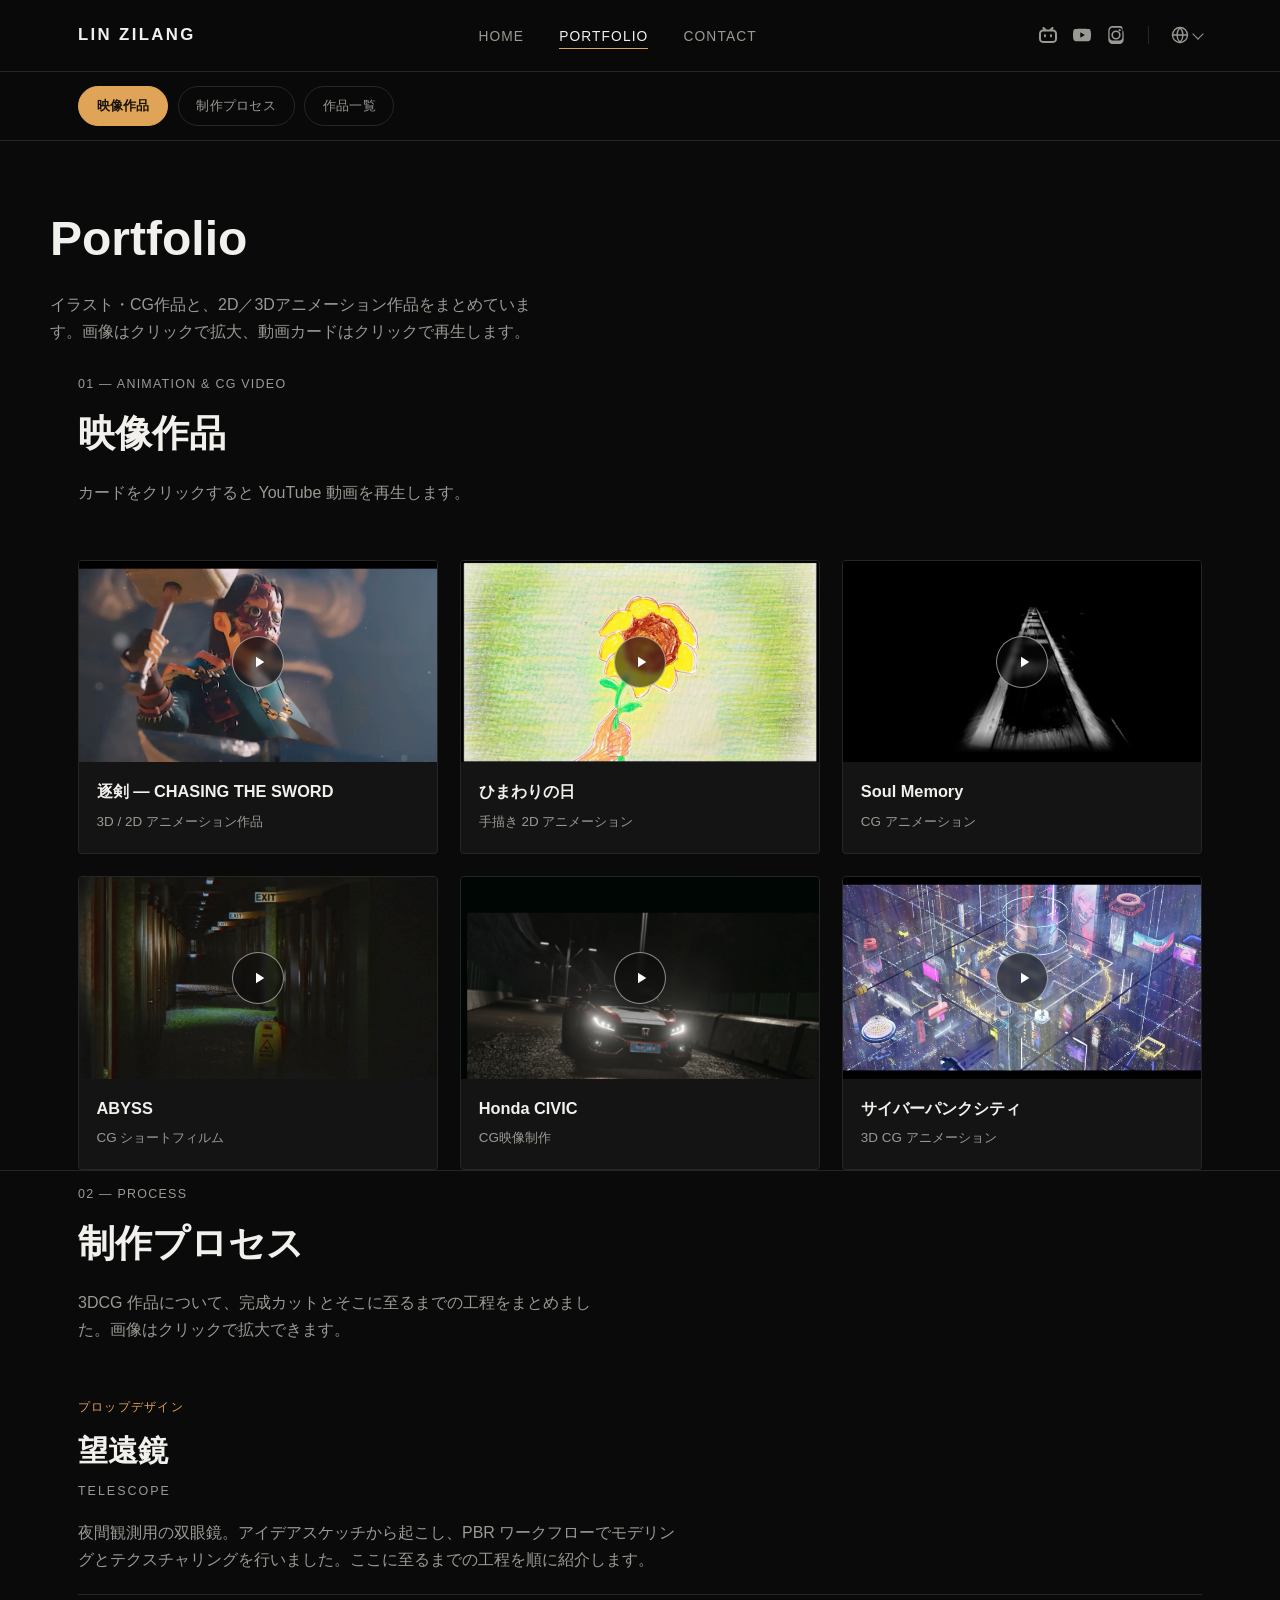
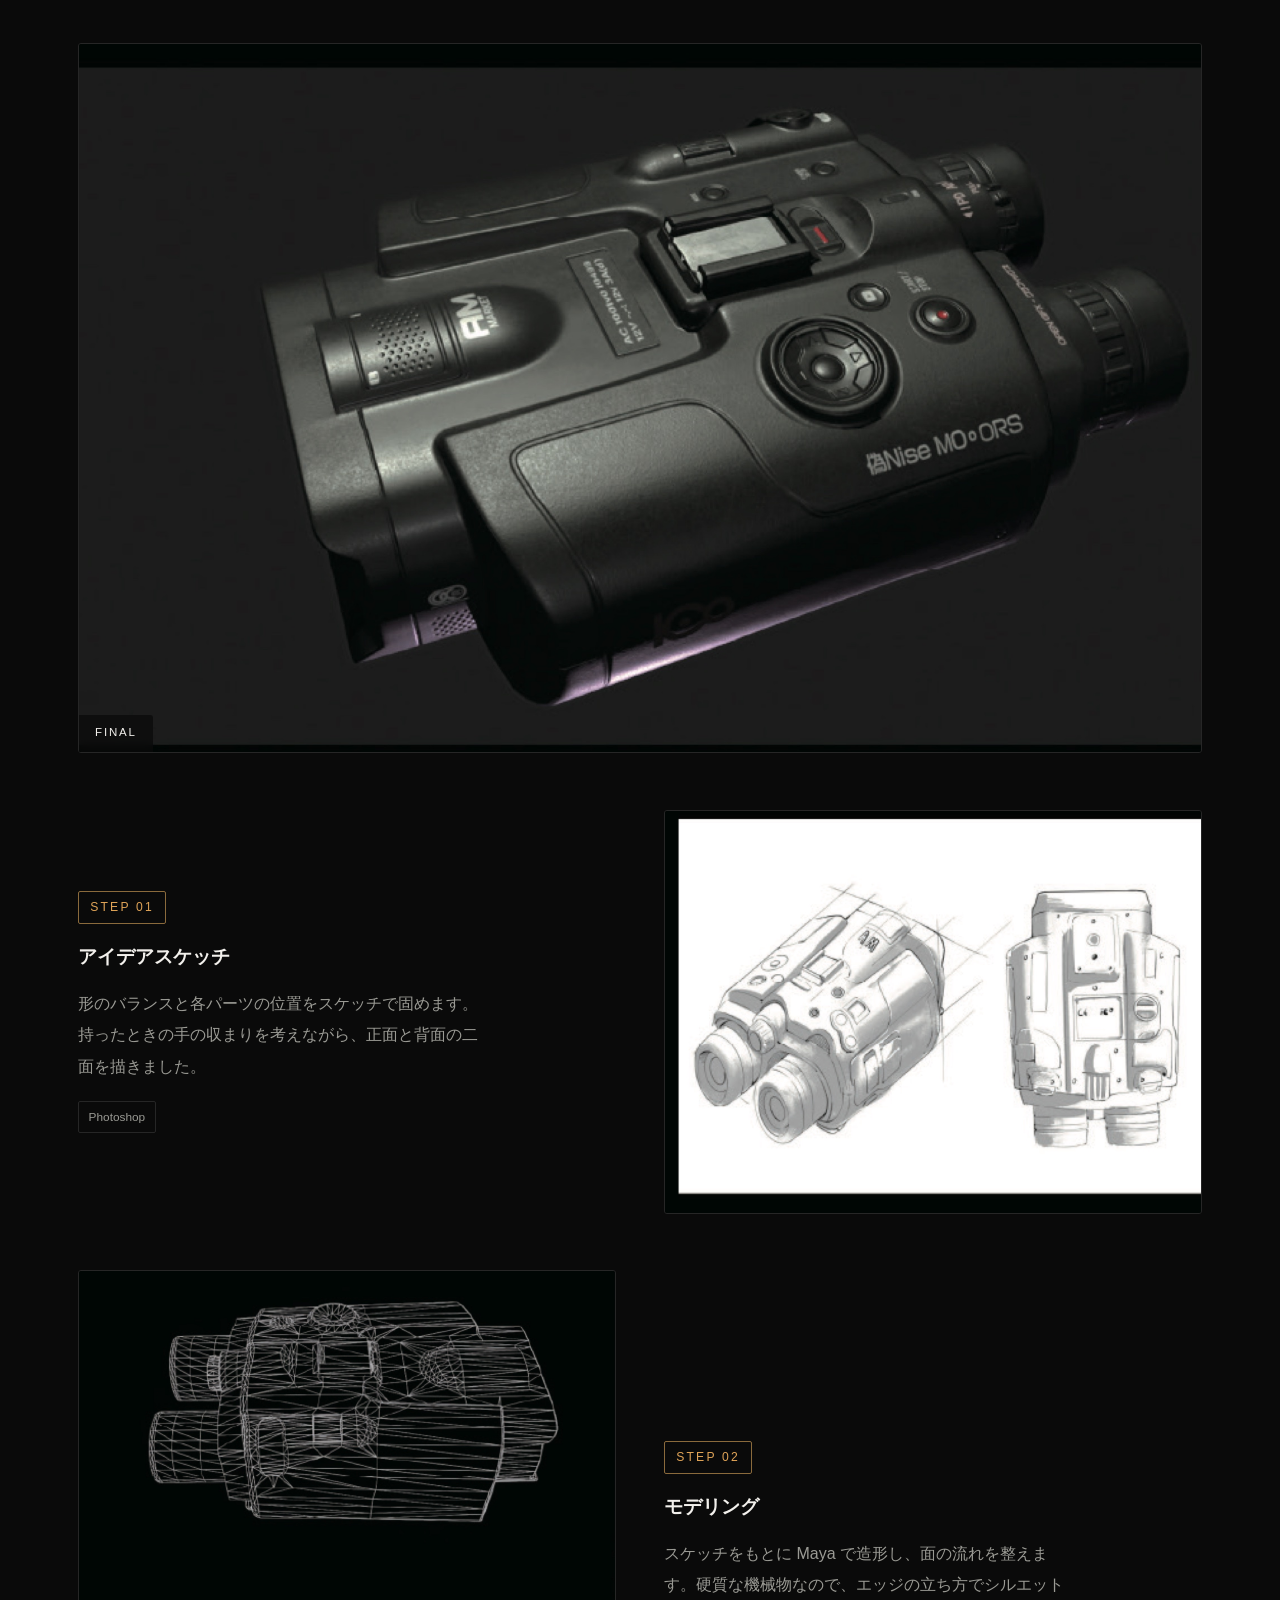
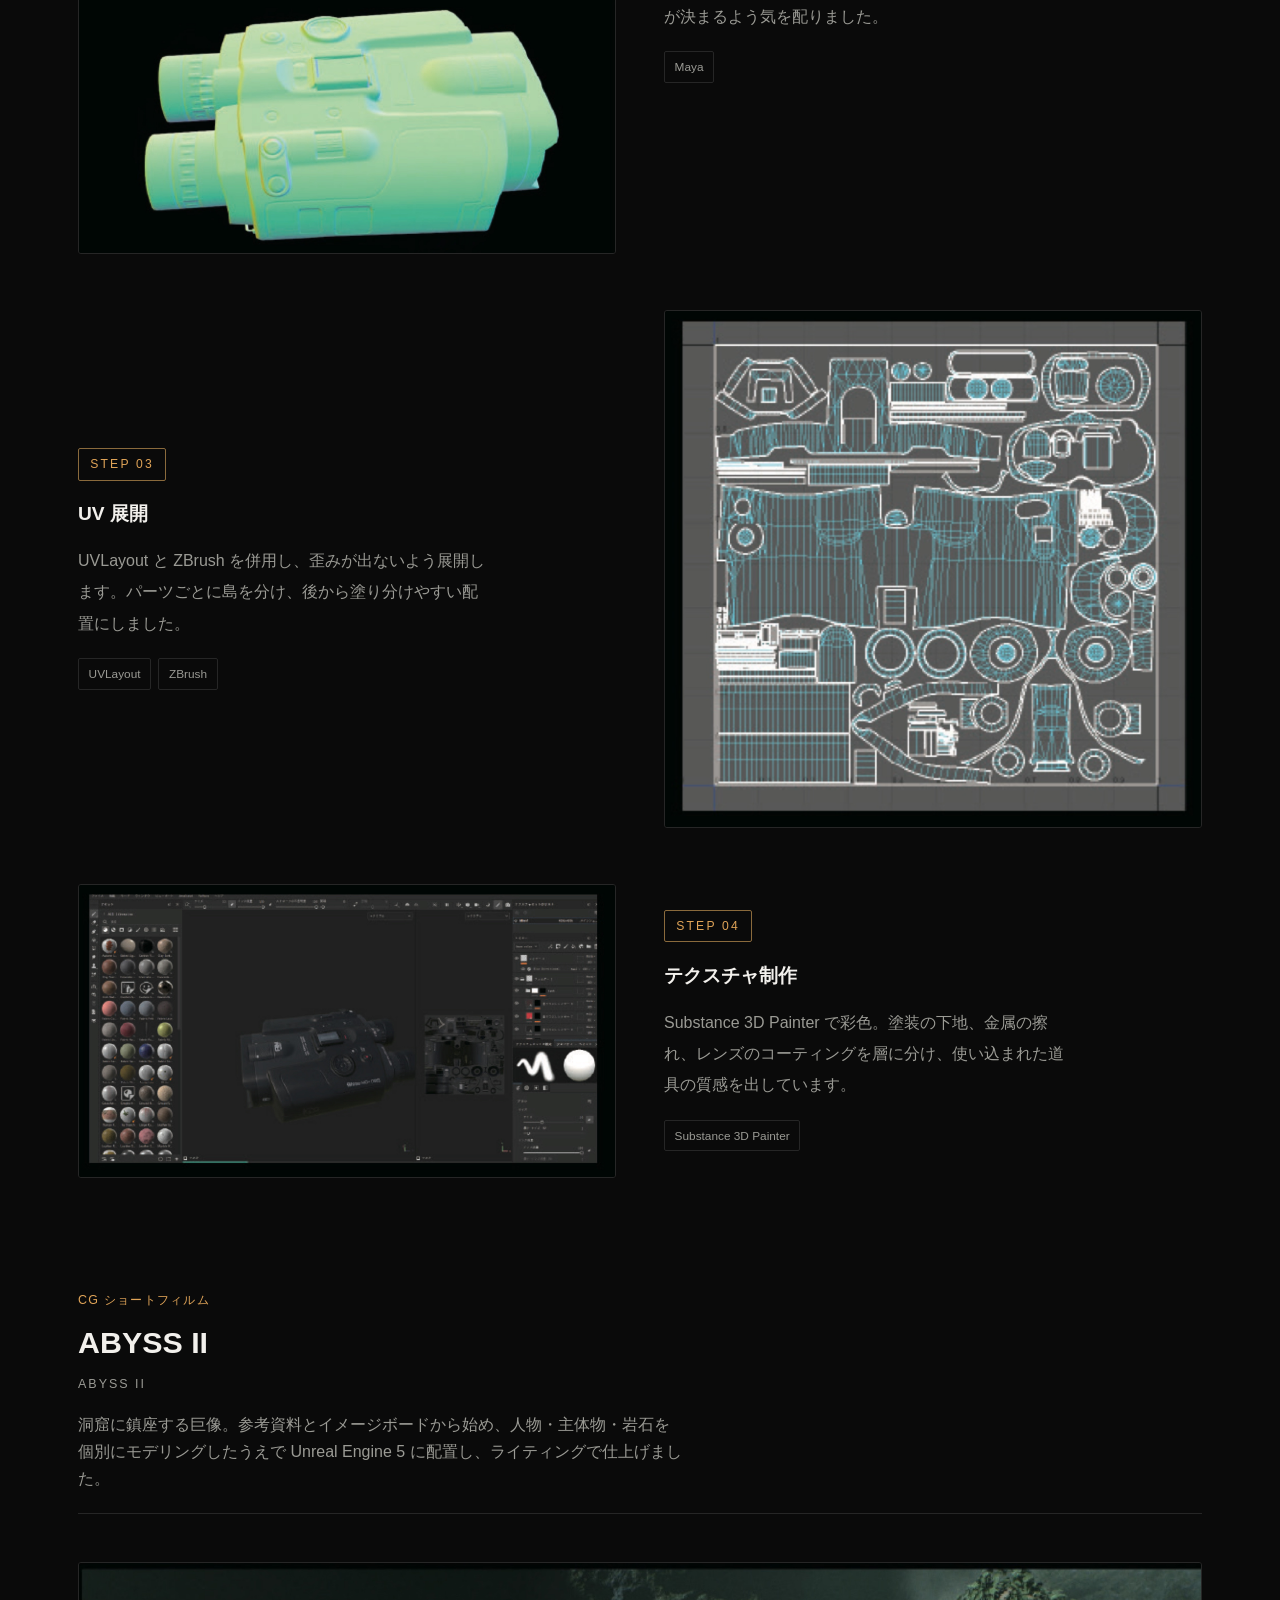
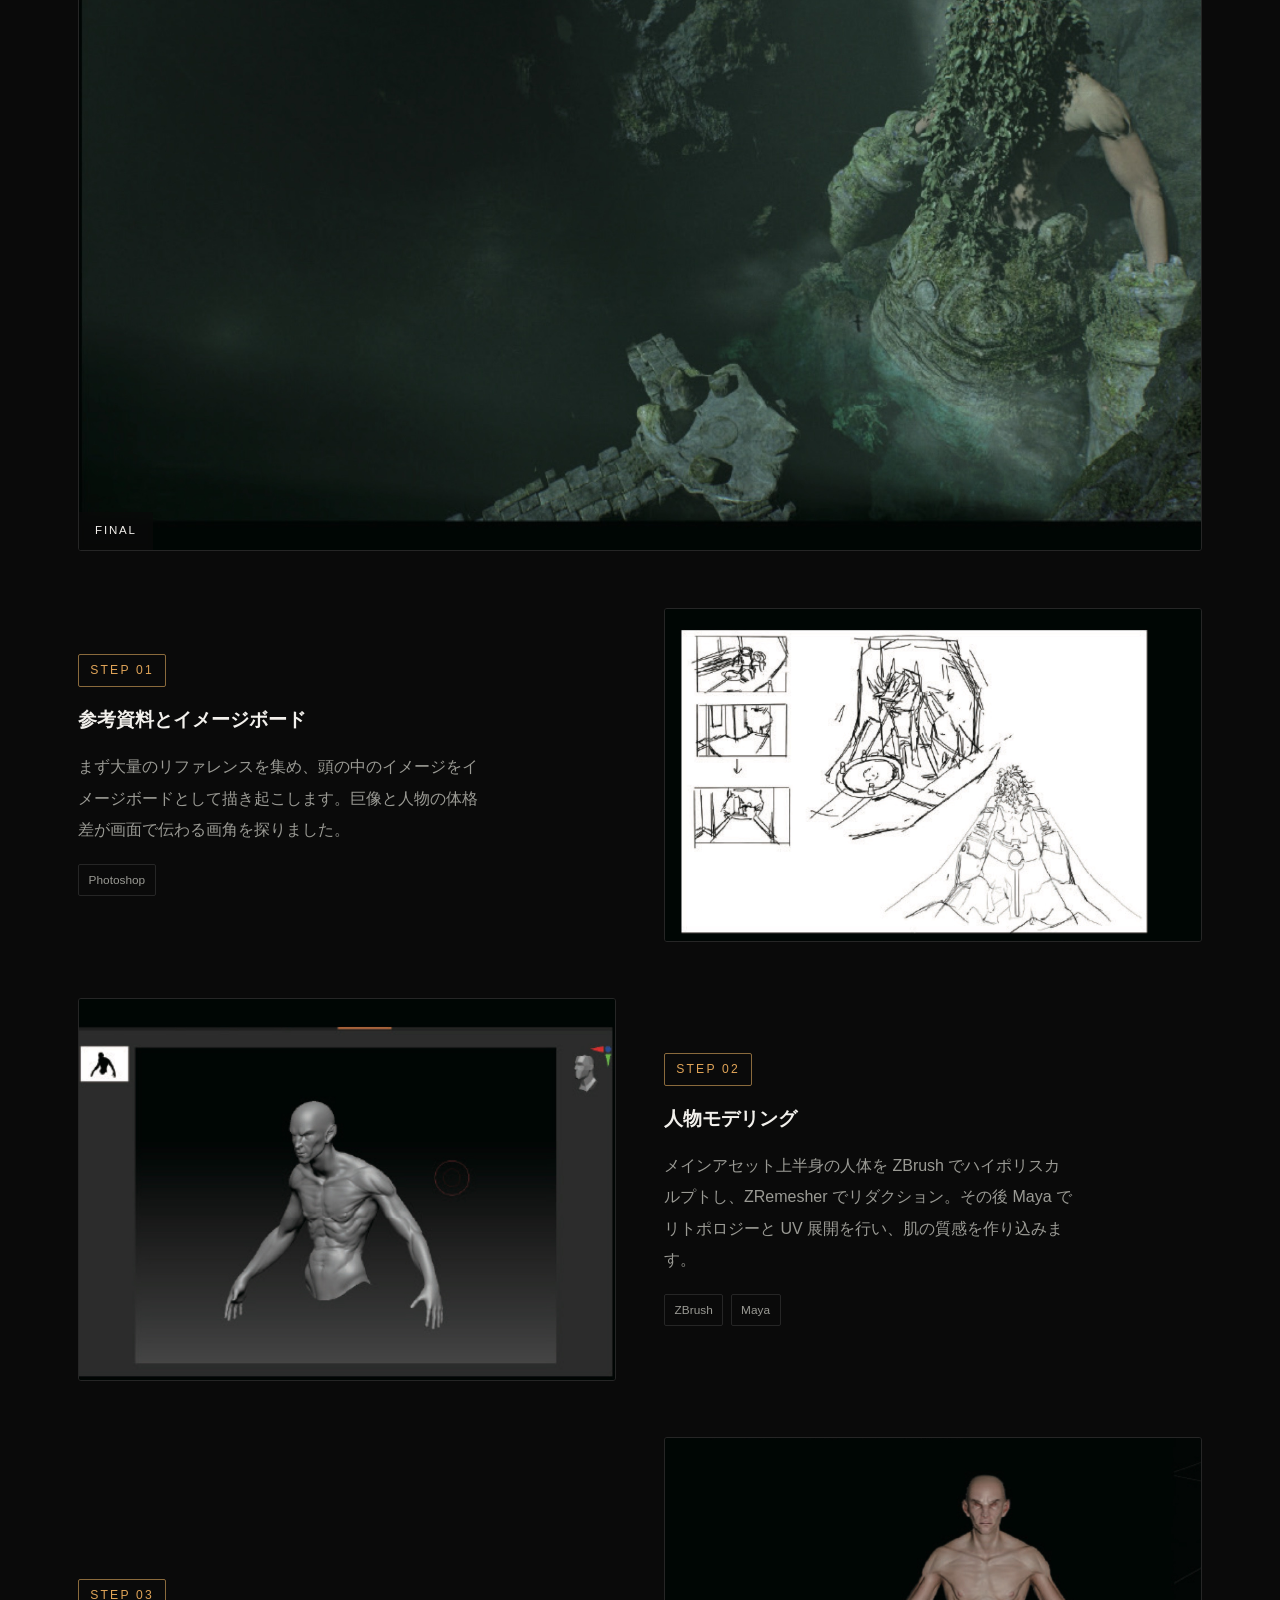
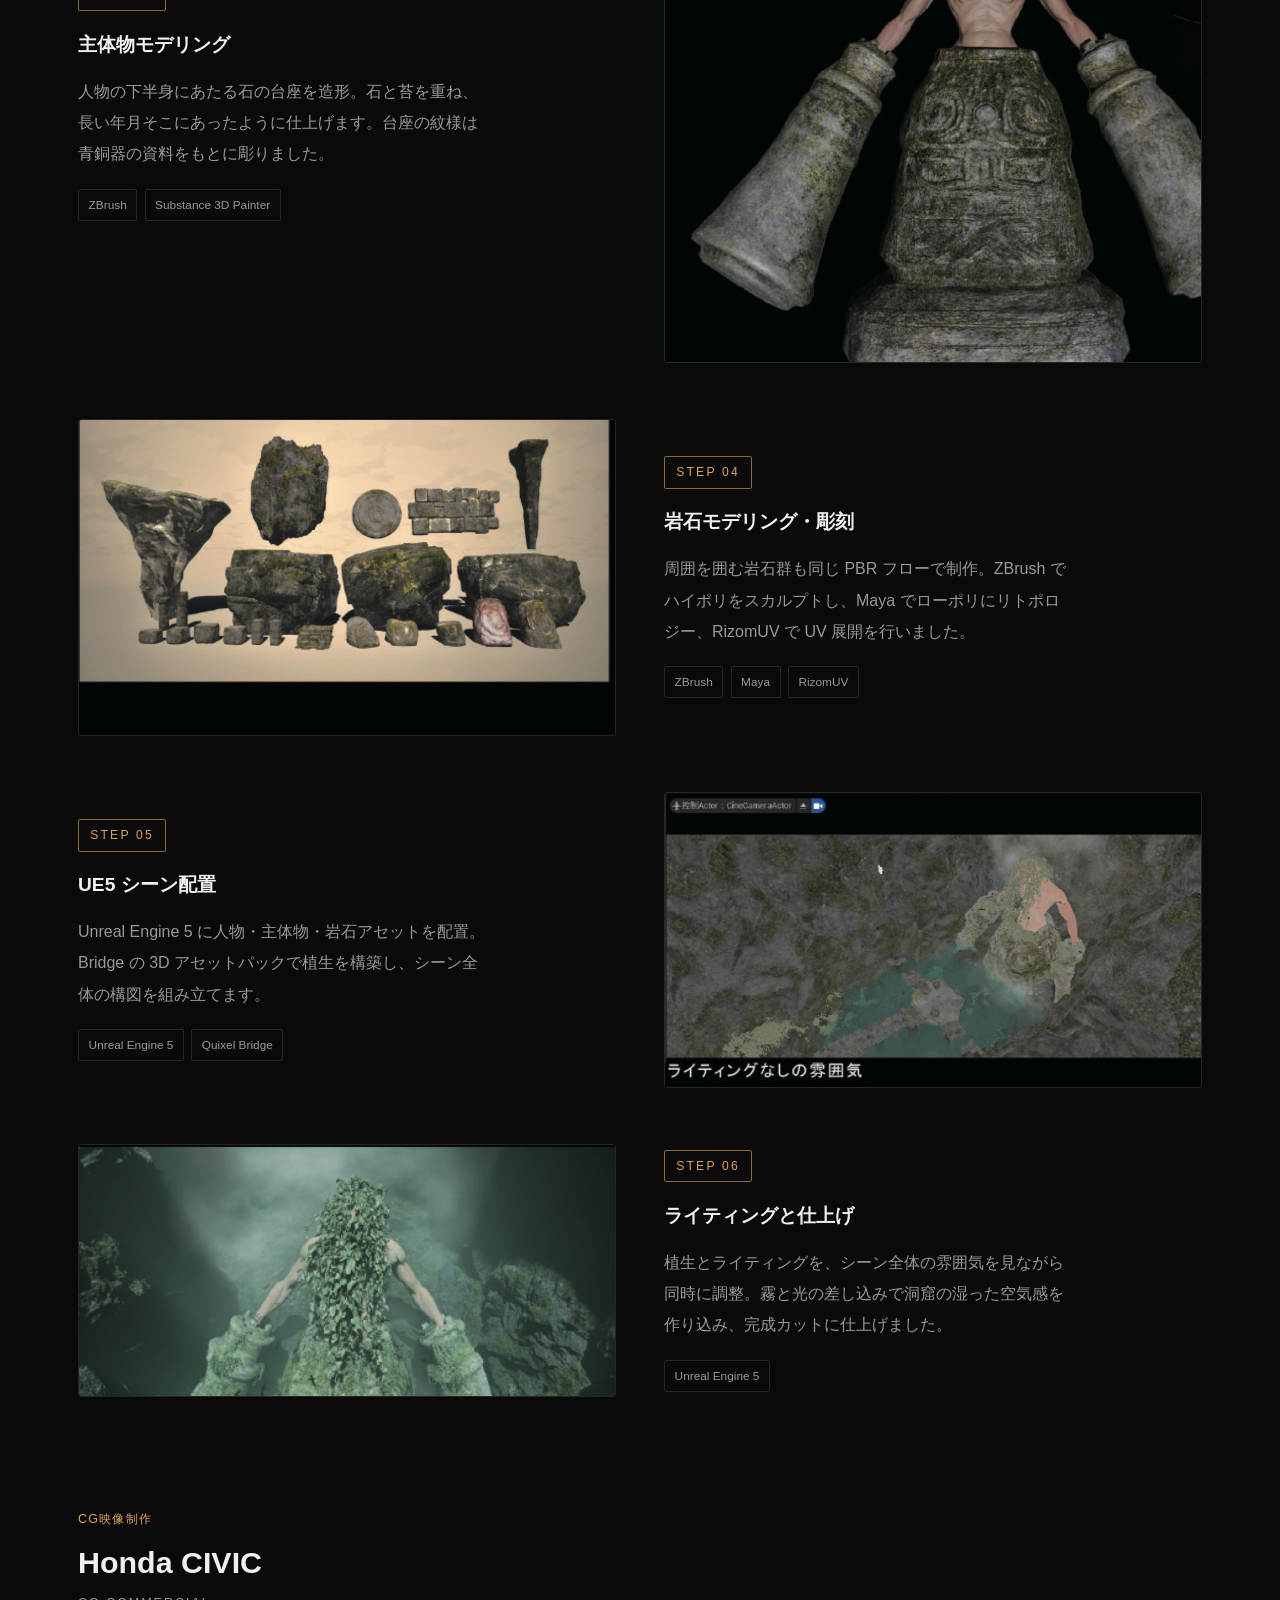
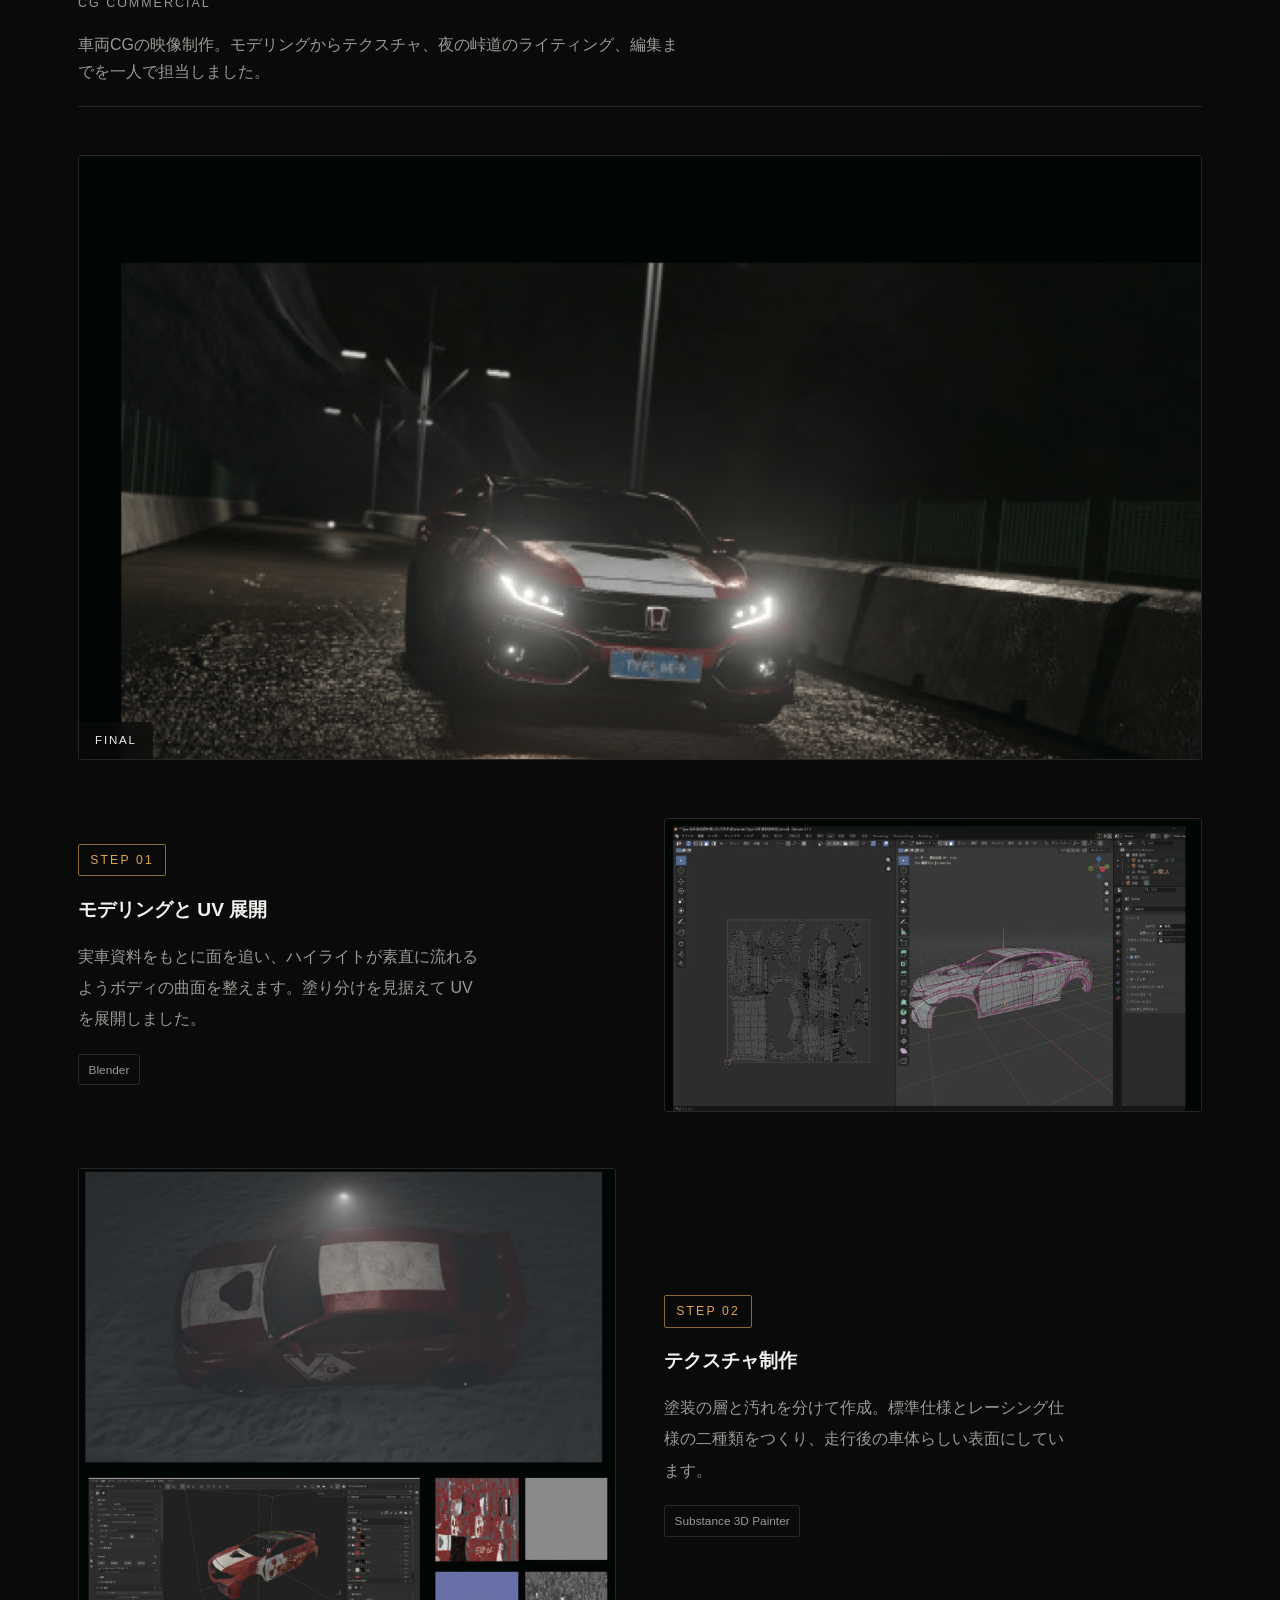
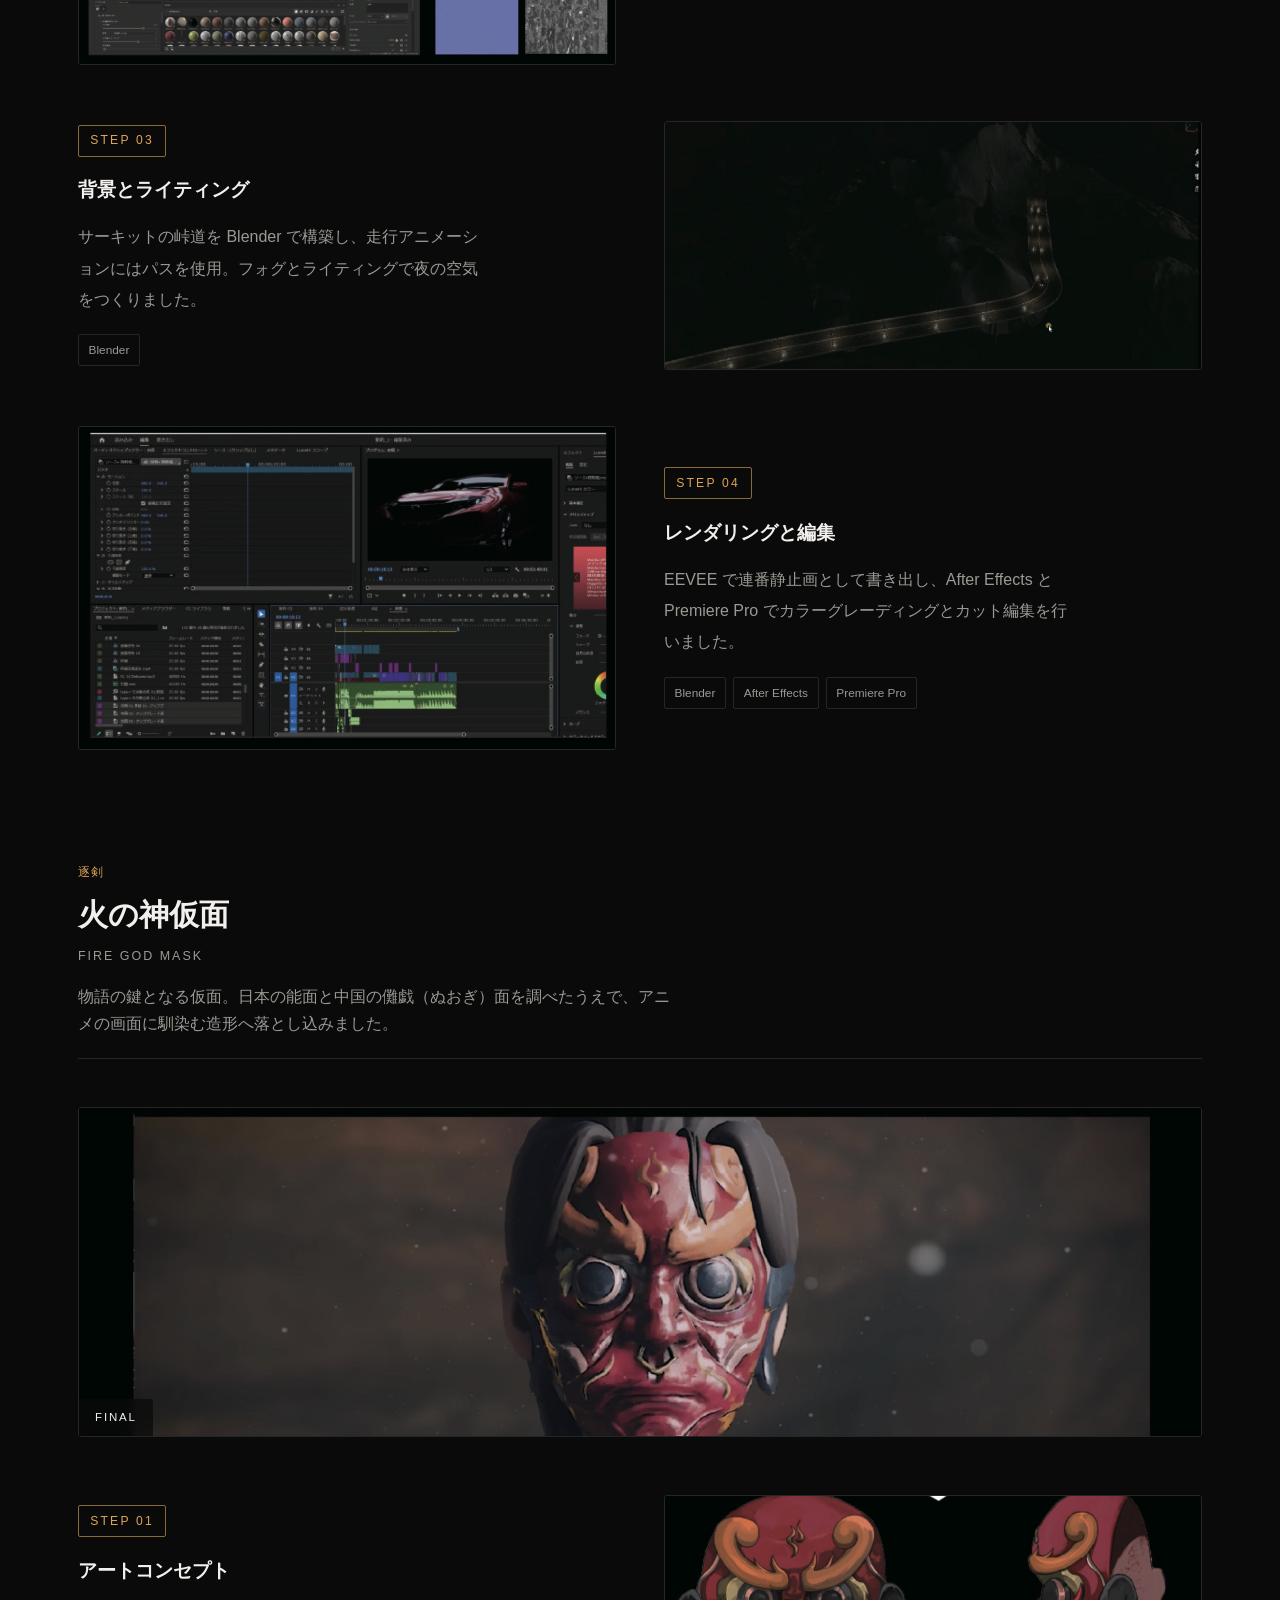
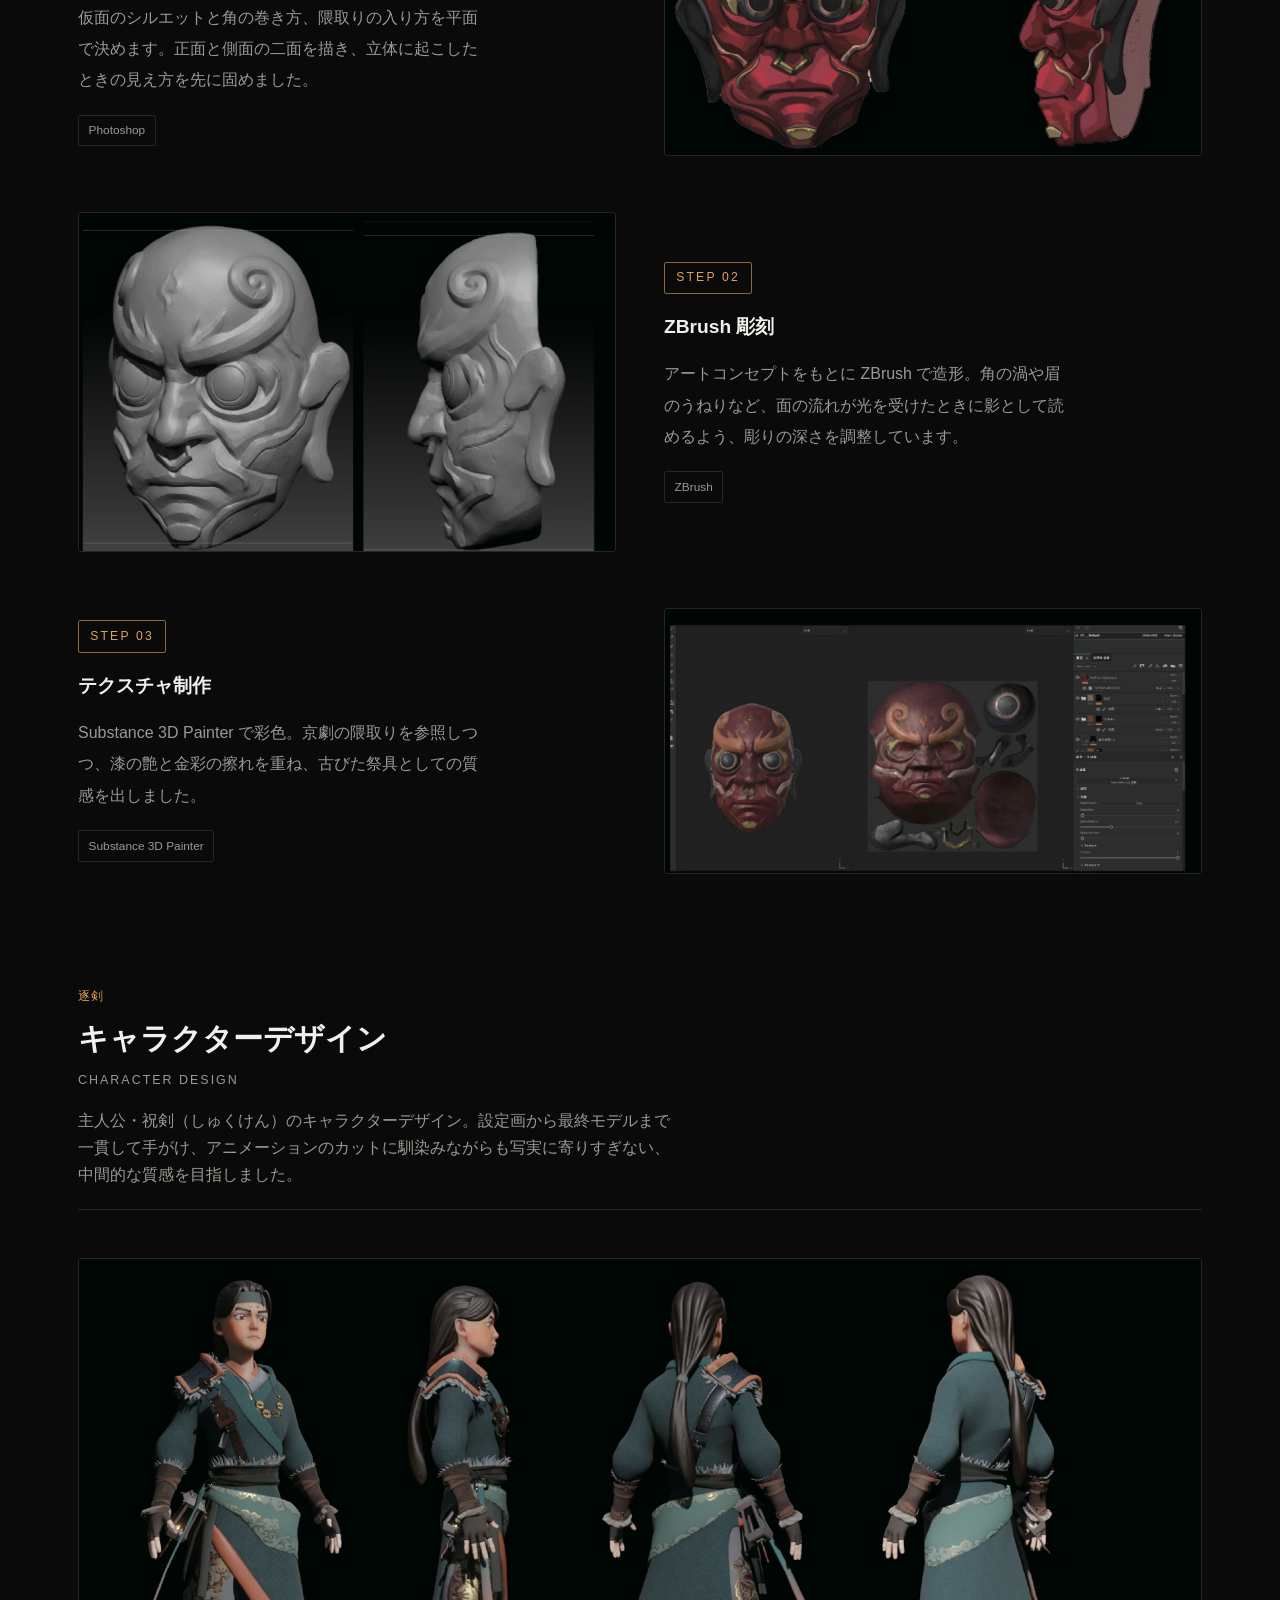
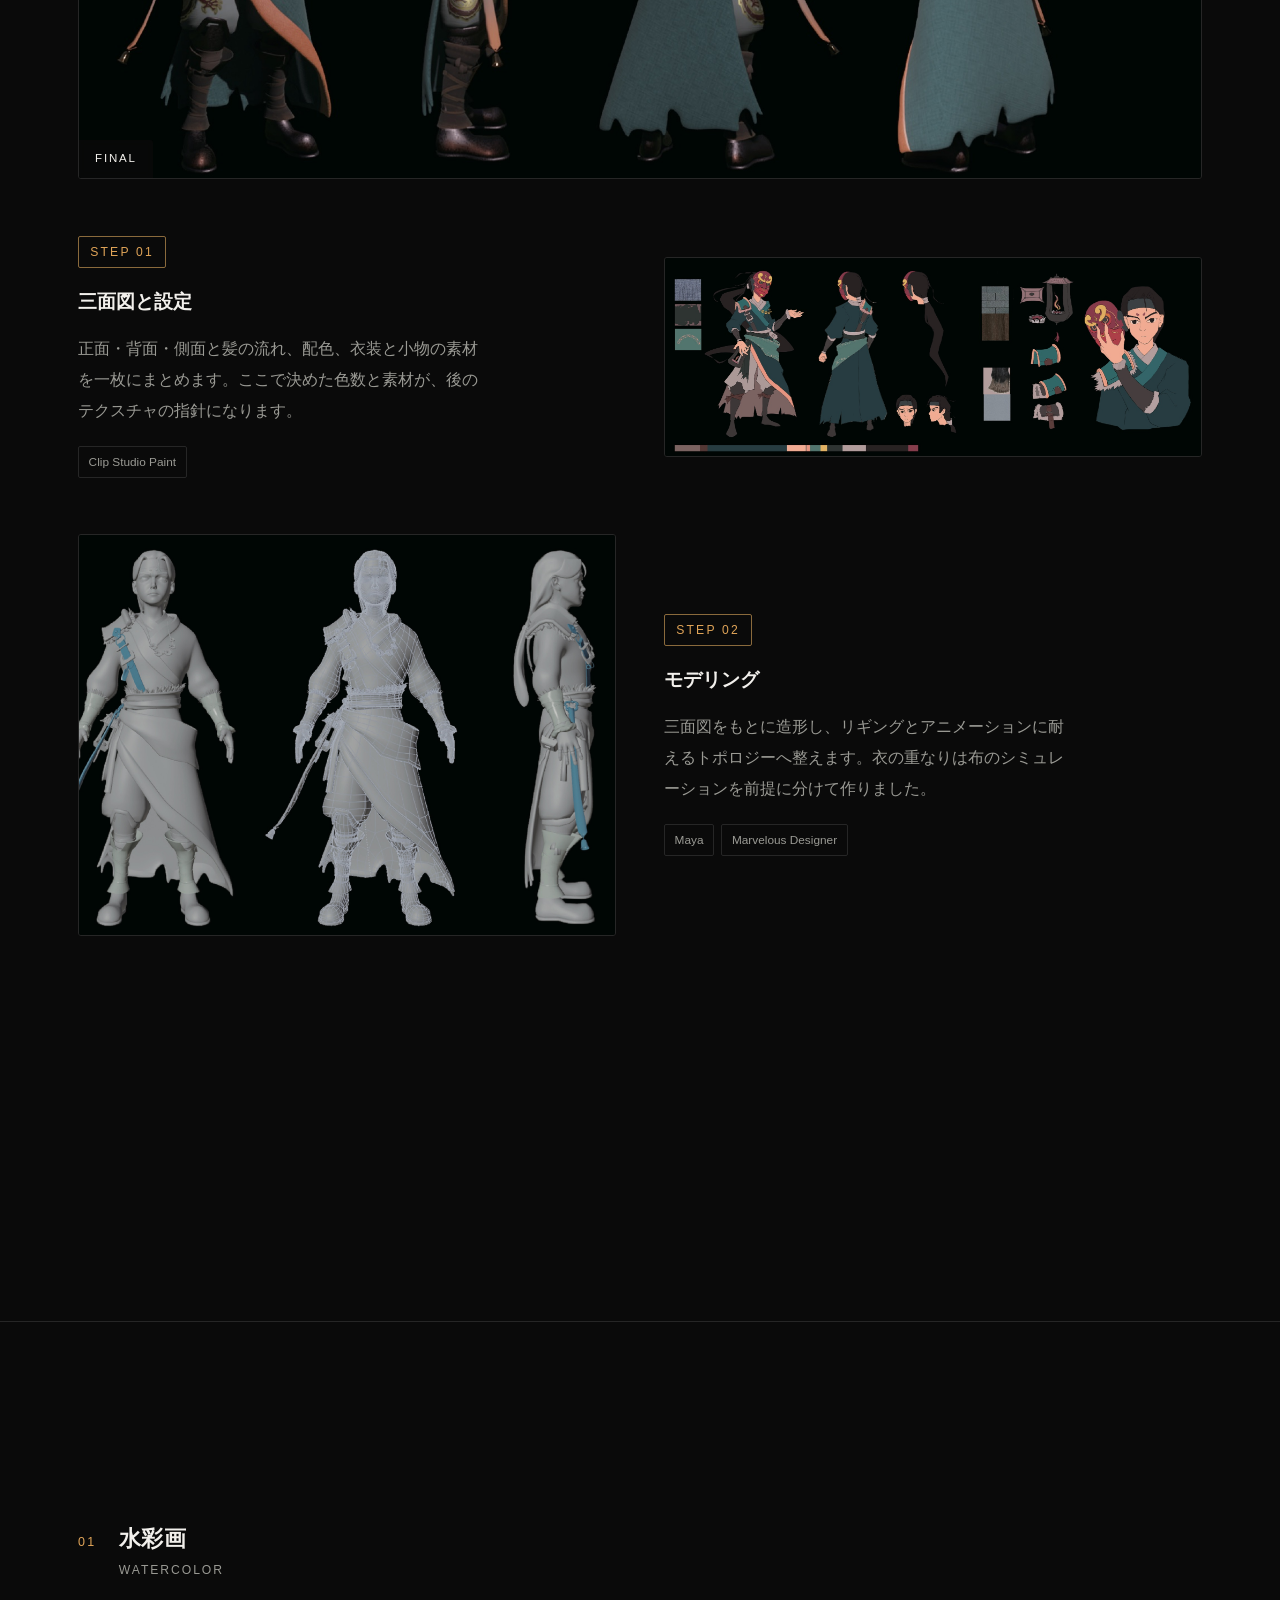
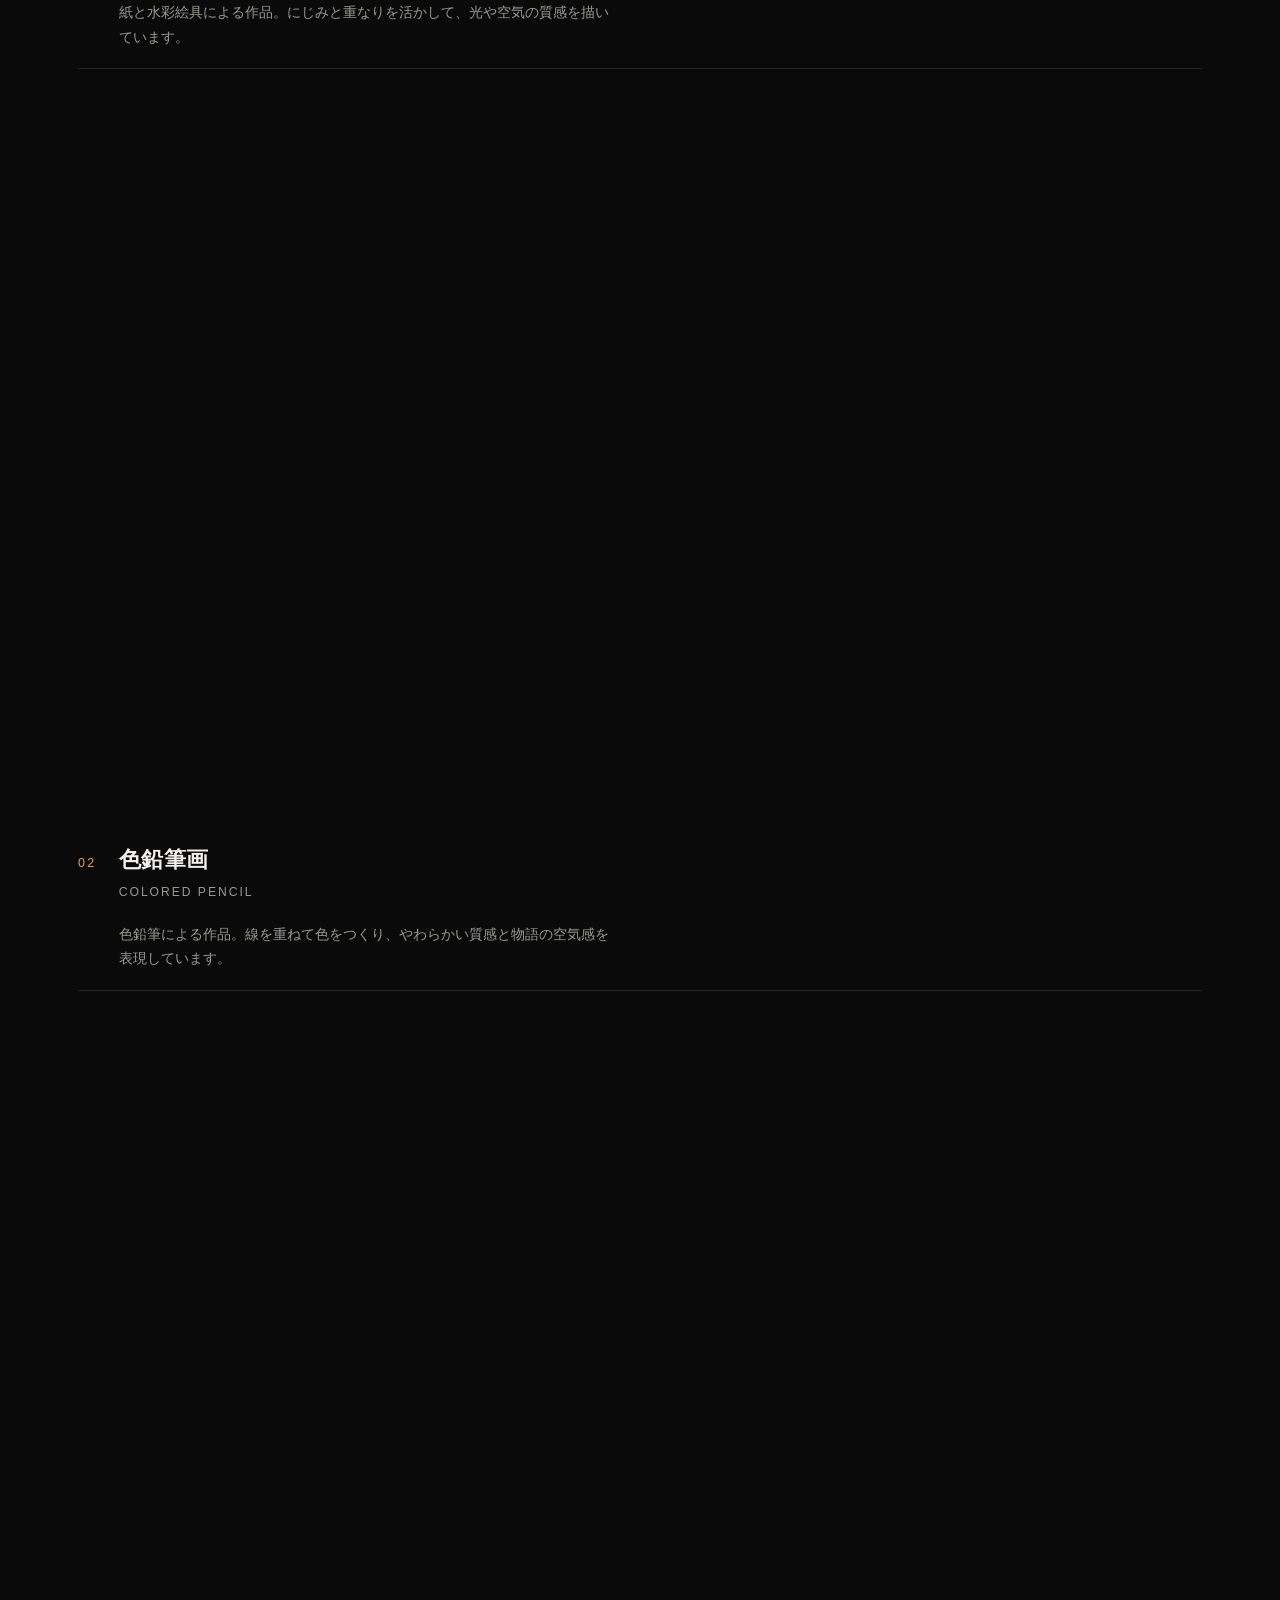
==== commit 1582dca8: "Add skill icons and a sticky sub-nav for the Portfolio page - Give each of the 12 tools in Skills it" ====
--- a/works.html
+++ b/works.html
@@ -48,12 +48,20 @@
   </div>
 </nav>
 
+<nav class="works-subnav" aria-label="Portfolio sections">
+  <div class="container">
+    <a href="#video-works" data-i18n="works.videoHeading">映像作品</a>
+    <a href="#process" data-i18n="works.processHeading">制作プロセス</a>
+    <a href="#gallery" data-i18n="works.galleryHeading">作品一覧</a>
+  </div>
+</nav>
+
 <div class="container page-head reveal">
   <h1>Portfolio</h1>
   <p data-i18n="works.pageDesc">イラスト・CG作品と、2D／3Dアニメーション作品をまとめています。画像はクリックで拡大、動画カードはクリックで再生します。</p>
 </div>
 
-<section class="container">
+<section class="container" id="video-works">
   <div class="section-head reveal">
     <p class="eyebrow">01 — Animation &amp; CG Video</p>
     <h2 data-i18n="works.videoHeading">映像作品</h2>
@@ -133,7 +141,7 @@
 
 <hr class="divider">
 
-<section class="container">
+<section class="container" id="process">
   <div class="section-head reveal">
     <p class="eyebrow">02 — Process</p>
     <h2 data-i18n="works.processHeading">制作プロセス</h2>
@@ -424,7 +432,7 @@
 
 <hr class="divider">
 
-<section class="container">
+<section class="container" id="gallery">
   <div class="section-head reveal">
     <p class="eyebrow">03 — Works</p>
     <h2 data-i18n="works.galleryHeading">作品一覧</h2>
--- a/assets/css/style.css
+++ b/assets/css/style.css
@@ -203,6 +203,52 @@
   .nav-toggle { display: block; }
 }
 
+/* ===== Works sub-nav (jump between portfolio sections) ===== */
+.works-subnav {
+  position: sticky;
+  top: var(--nav-h);
+  z-index: 45;
+  background: rgba(10, 10, 10, .92);
+  backdrop-filter: blur(10px);
+  border-bottom: 1px solid var(--line);
+}
+
+.works-subnav .container {
+  display: flex;
+  gap: .6rem;
+  padding-top: .85rem;
+  padding-bottom: .85rem;
+  overflow-x: auto;
+  scrollbar-width: none;
+}
+
+.works-subnav .container::-webkit-scrollbar { display: none; }
+
+.works-subnav a {
+  flex: 0 0 auto;
+  padding: .5rem 1.1rem;
+  border: 1px solid var(--line);
+  border-radius: 999px;
+  font-size: .82rem;
+  letter-spacing: .02em;
+  color: var(--text-dim);
+  white-space: nowrap;
+  transition: color .2s var(--ease), border-color .2s var(--ease), background .2s var(--ease);
+}
+
+.works-subnav a:hover { color: var(--text); border-color: var(--text-dim); }
+
+.works-subnav a.active {
+  color: #17130b;
+  background: var(--accent);
+  border-color: var(--accent);
+  font-weight: 600;
+}
+
+#video-works, #process, #gallery {
+  scroll-margin-top: calc(var(--nav-h) + 60px);
+}
+
 /* ===== Hero ===== */
 .hero {
   position: relative;
@@ -255,7 +301,7 @@
 
 .eyebrow {
   color: var(--accent);
-  letter-spacing: .22em;
+  letter-spacing: .1em;
   text-transform: uppercase;
   font-size: .78rem;
   margin: 0 0 .9rem;
@@ -384,8 +430,12 @@
   border-bottom: 1px solid var(--line);
 }
 
+.process-head .eyebrow {
+  margin-bottom: .4rem;
+}
+
 .process-head h3 {
-  margin: .3rem 0 0;
+  margin: 0;
   font-size: clamp(1.4rem, 3vw, 1.9rem);
 }
 
@@ -800,11 +850,27 @@
 .skill-tags { display: flex; flex-wrap: wrap; gap: .5rem; }
 
 .skill-tags span {
+  display: inline-flex;
+  align-items: center;
+  gap: .45rem;
   font-size: .8rem;
   color: var(--text-dim);
   border: 1px solid var(--line);
   padding: .35rem .75rem;
   border-radius: 2px;
+  transition: border-color .2s var(--ease), color .2s var(--ease);
+}
+
+.skill-tags span:hover {
+  border-color: var(--accent-dim);
+  color: var(--text);
+}
+
+.skill-tags svg {
+  width: 15px;
+  height: 15px;
+  flex: 0 0 auto;
+  color: var(--accent);
 }
 
 @media (max-width: 780px) {
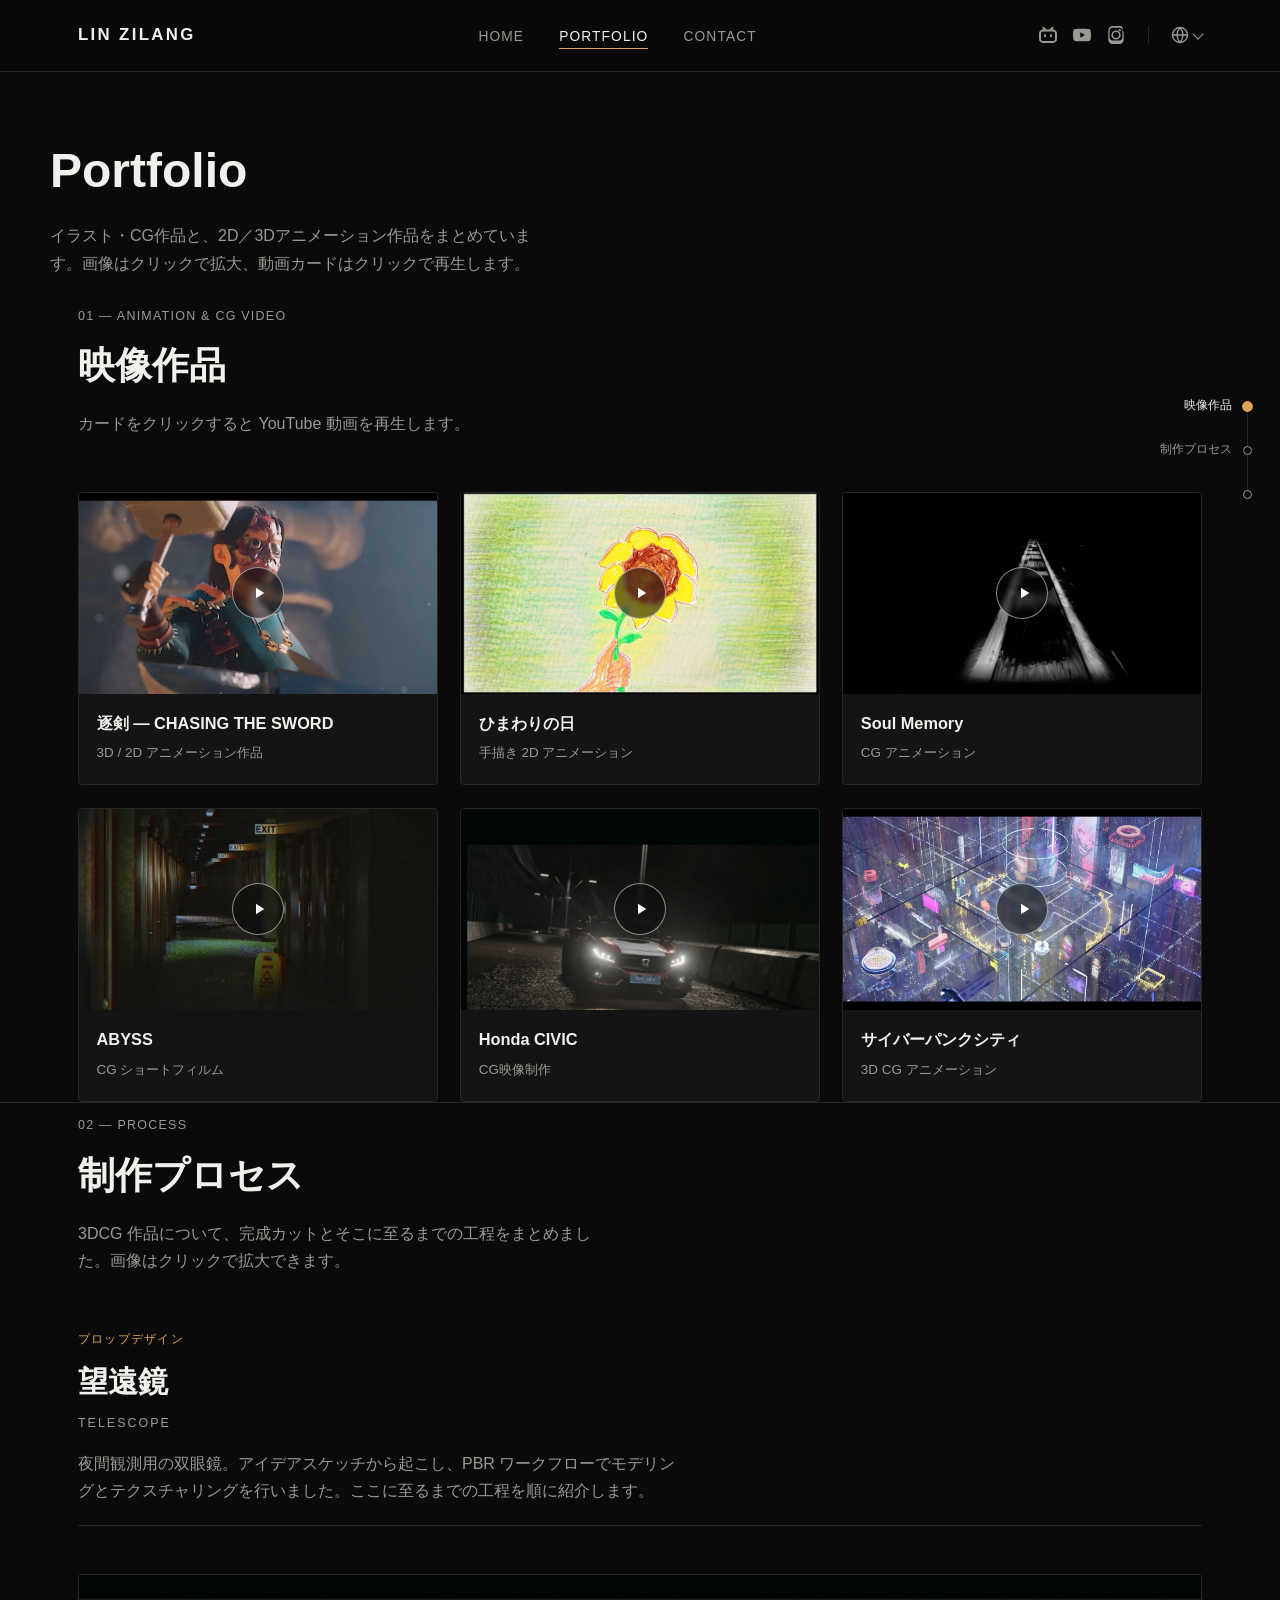
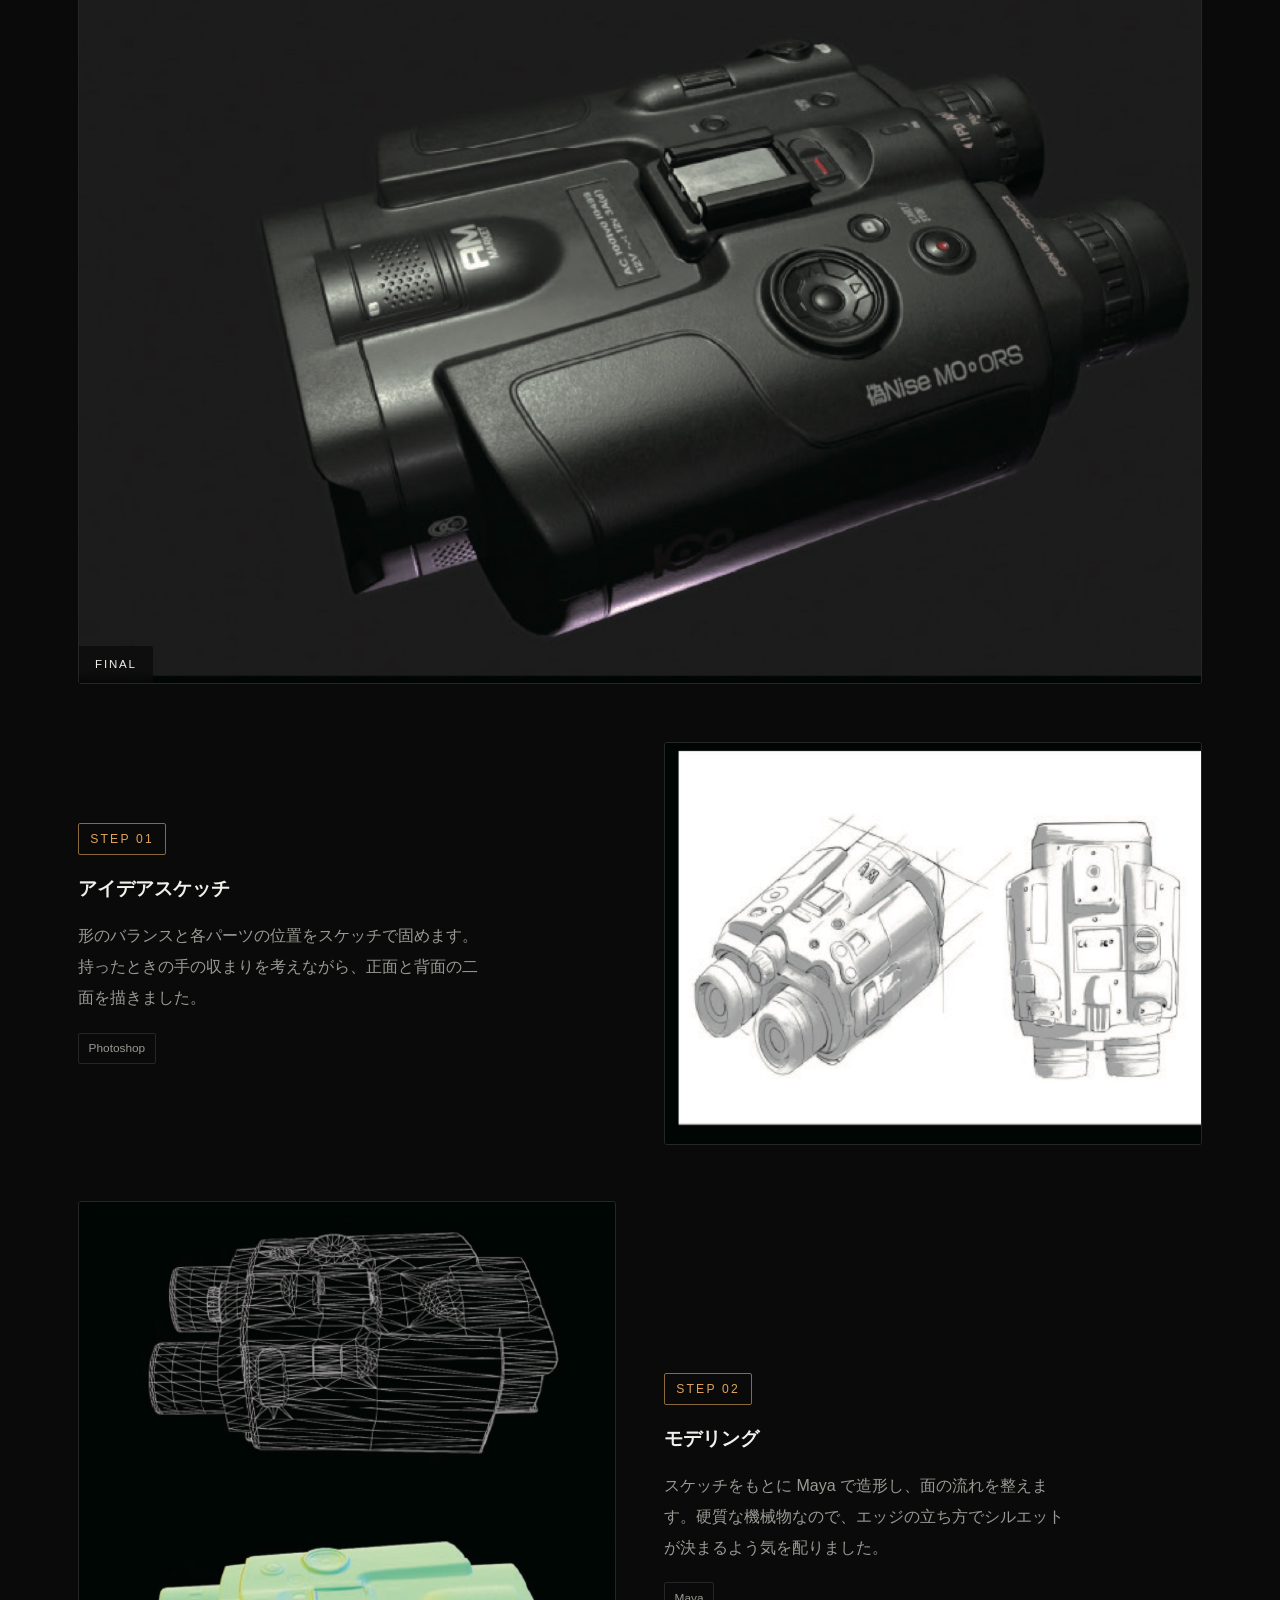
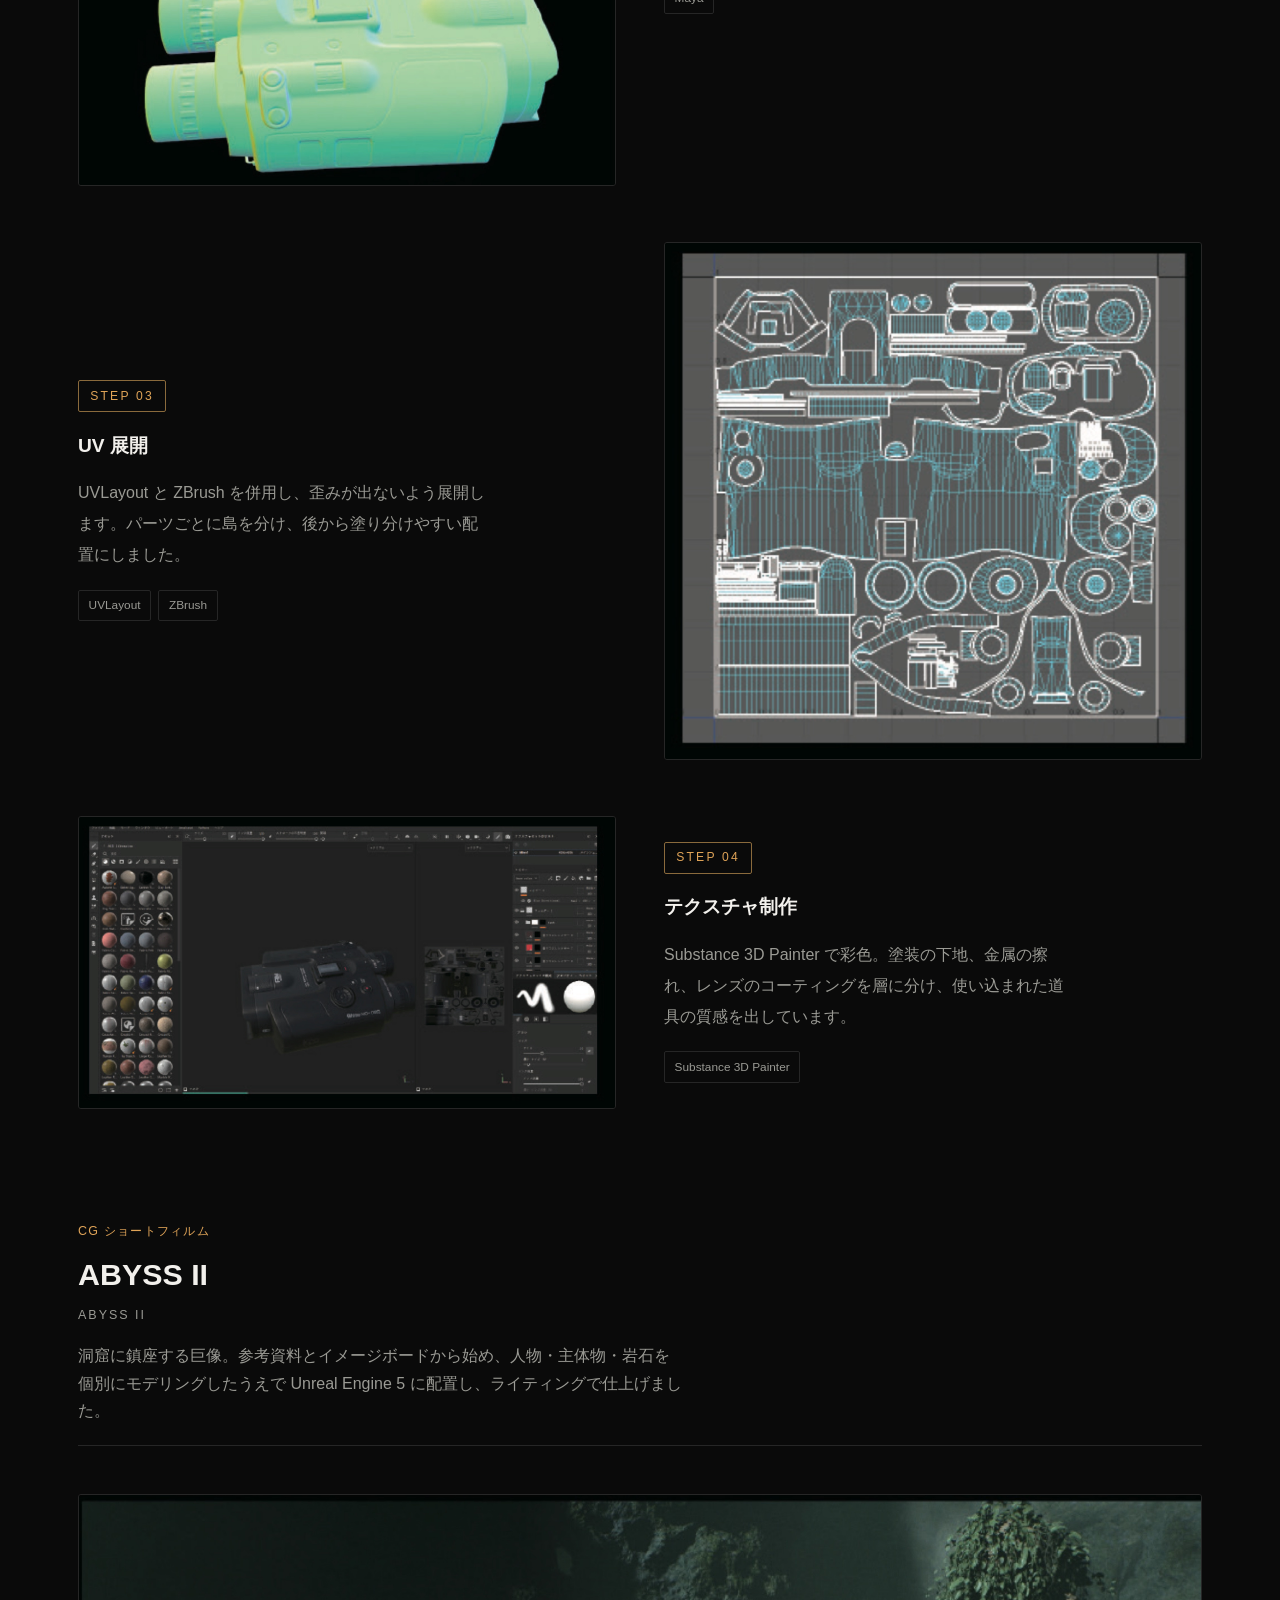
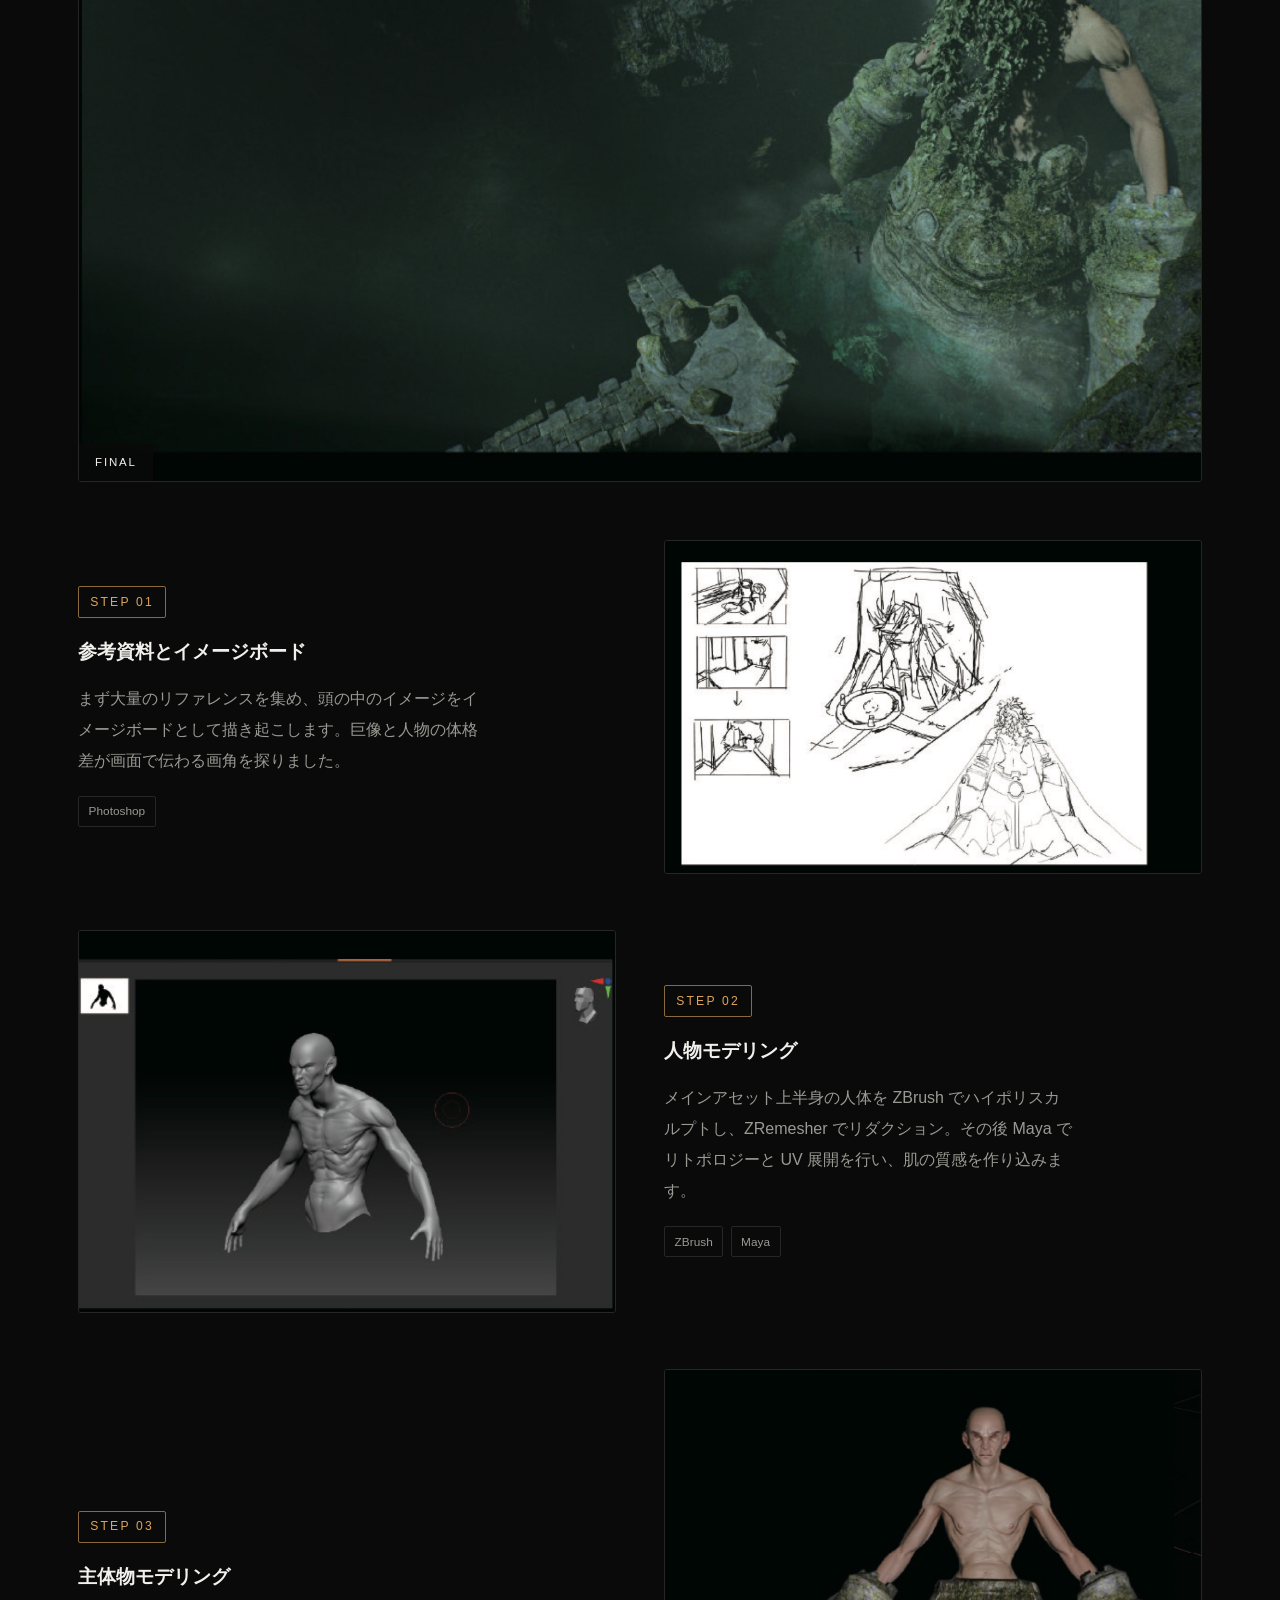
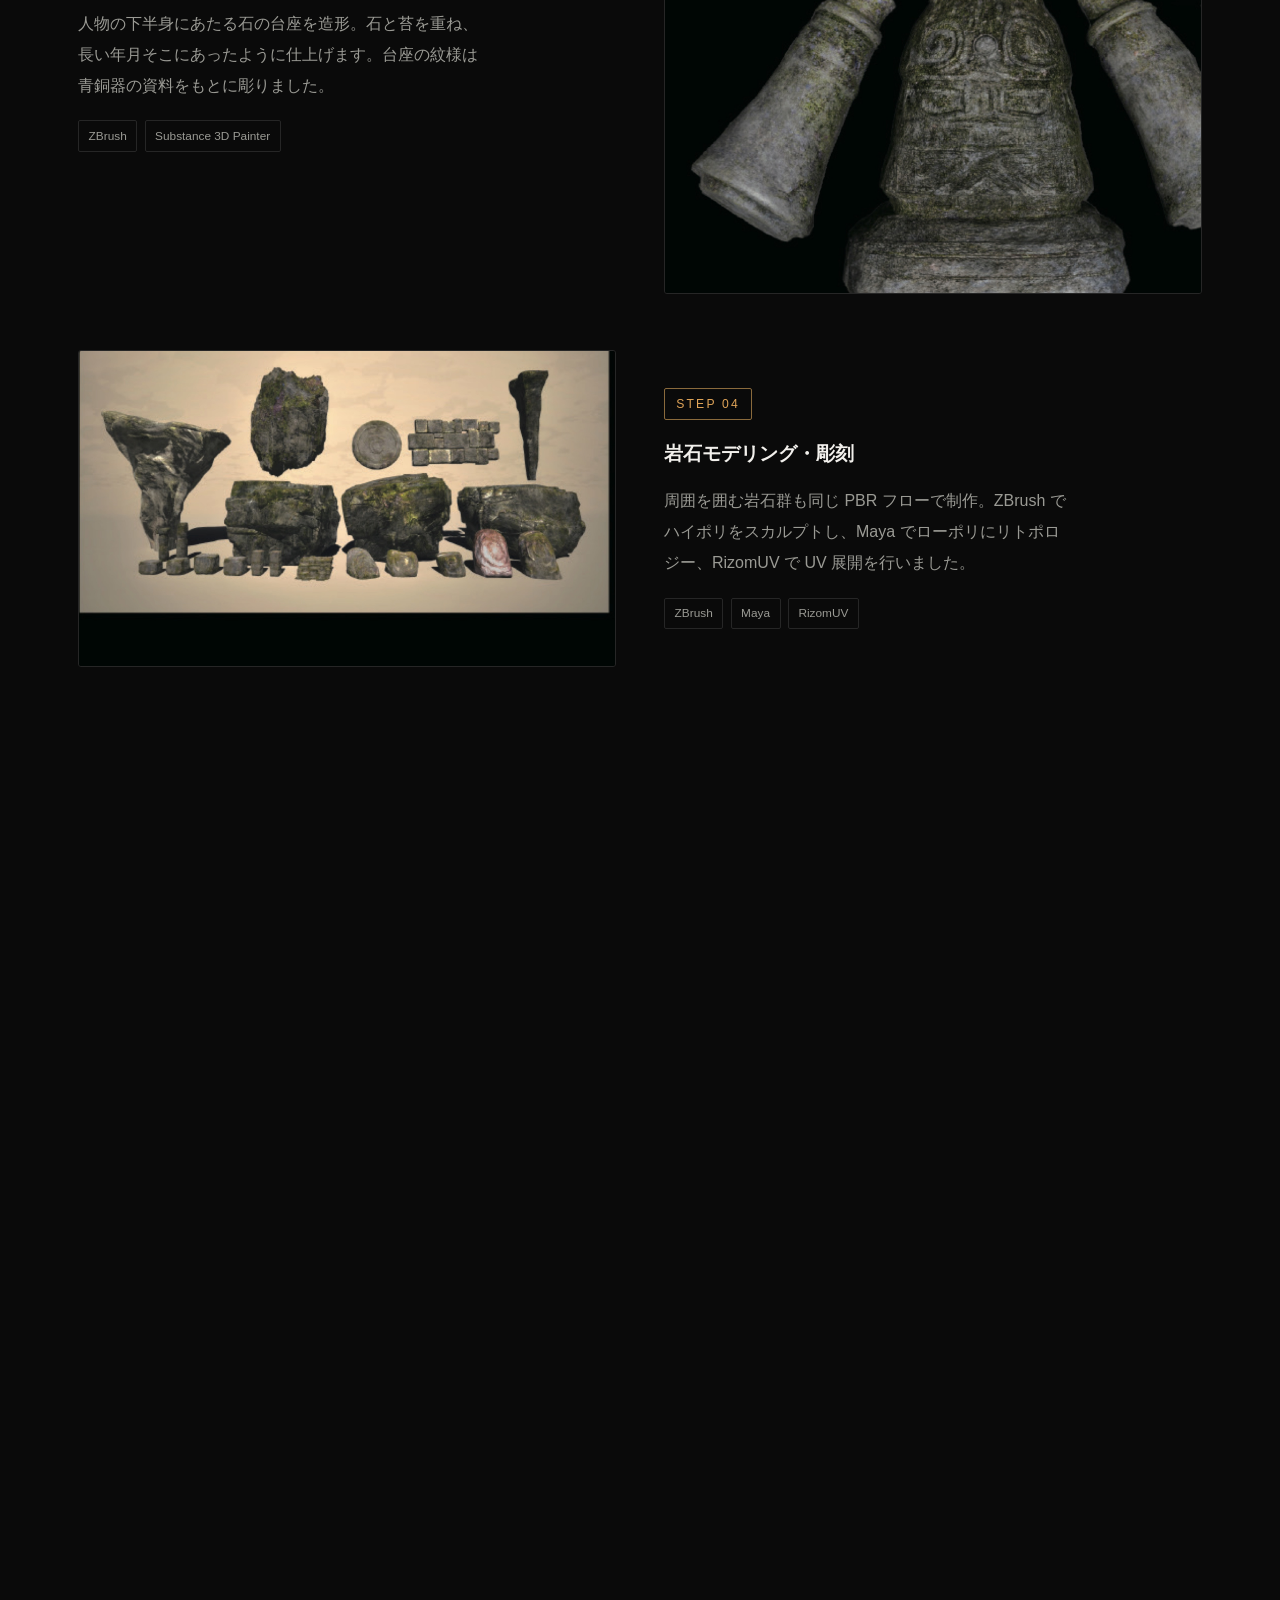
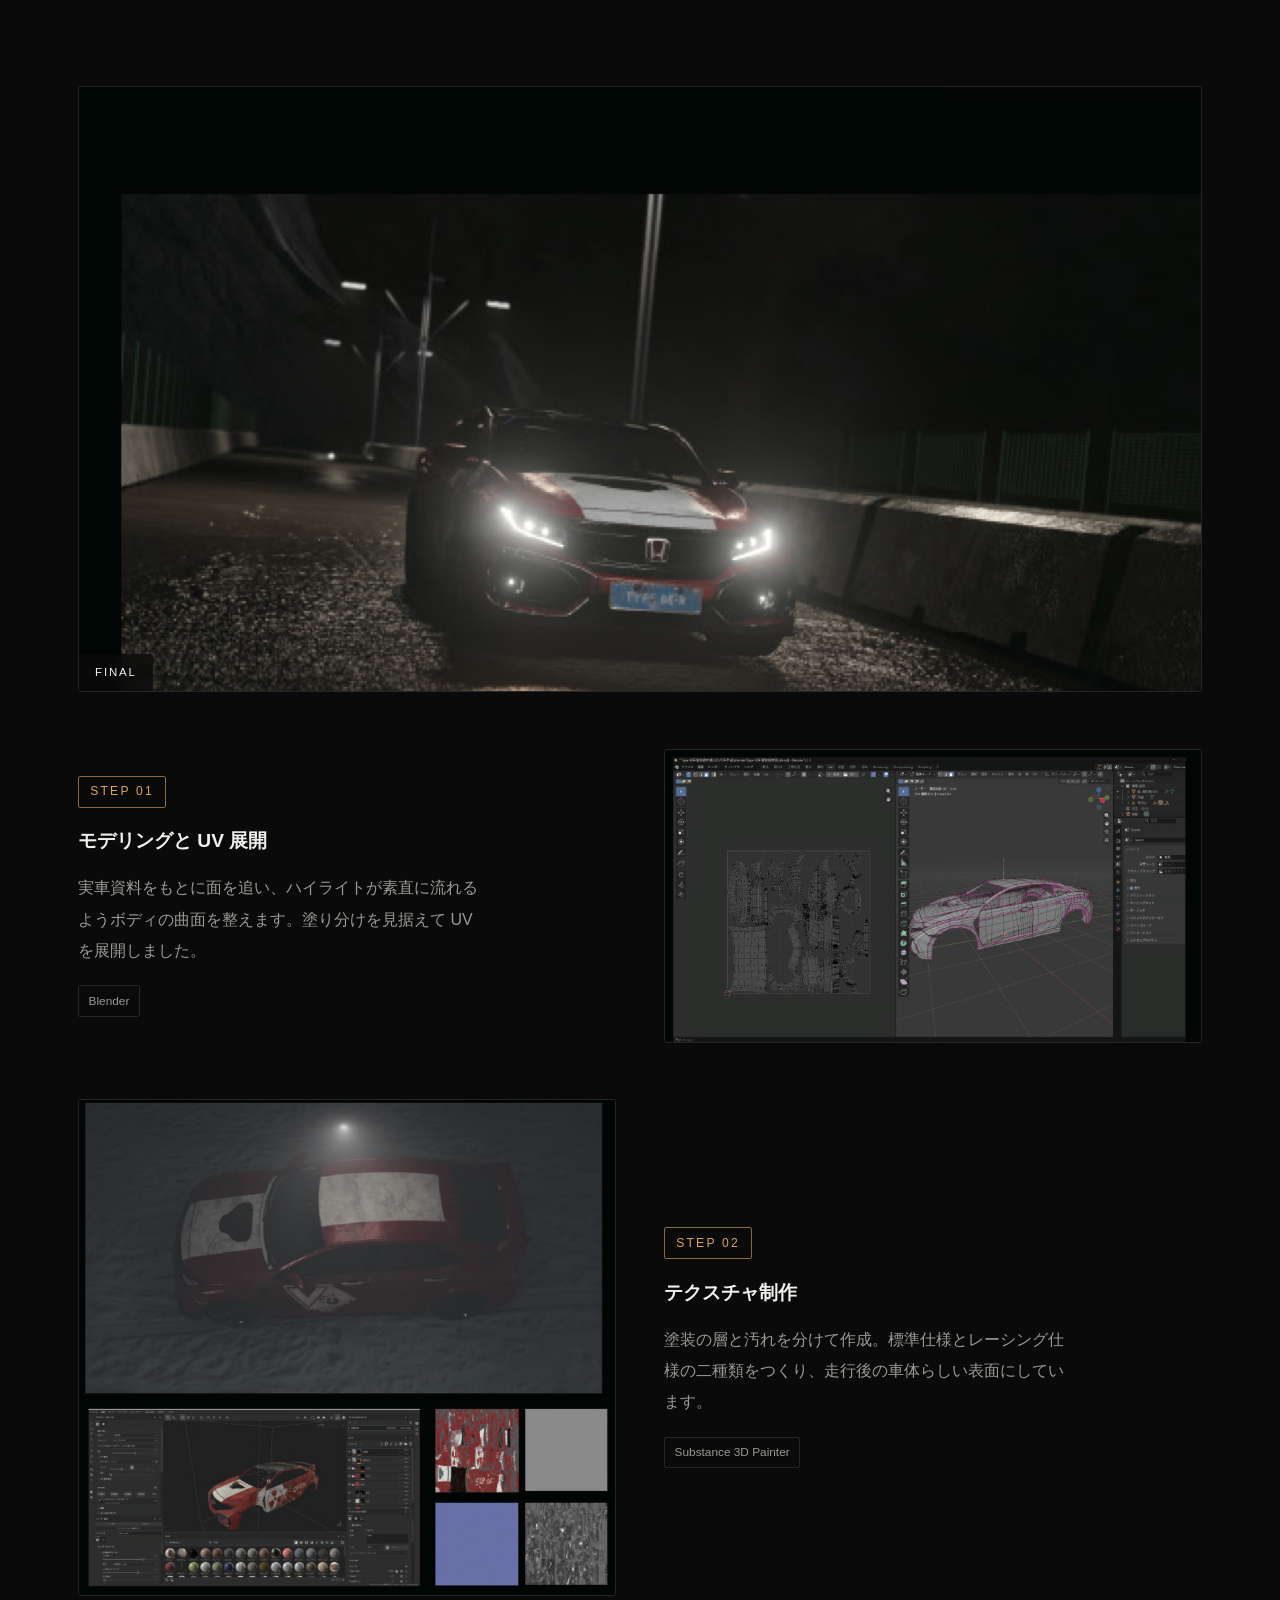
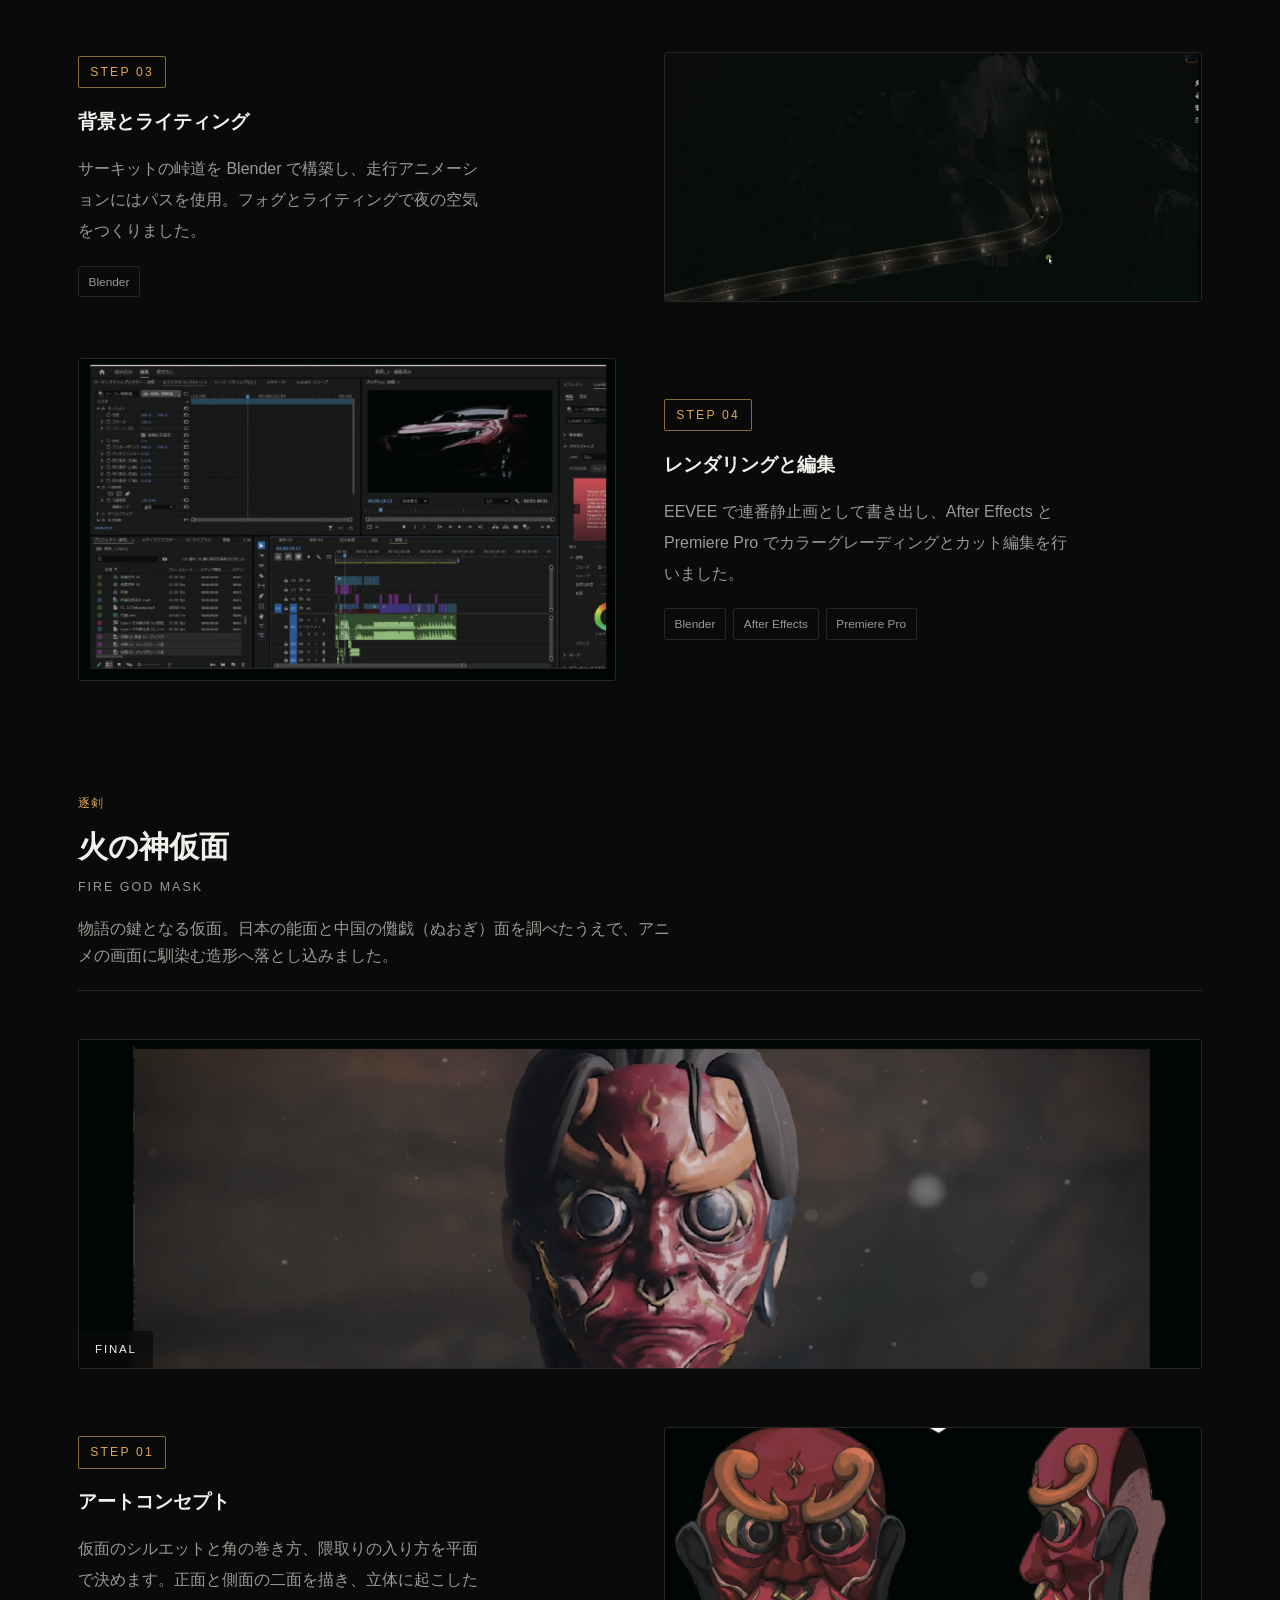
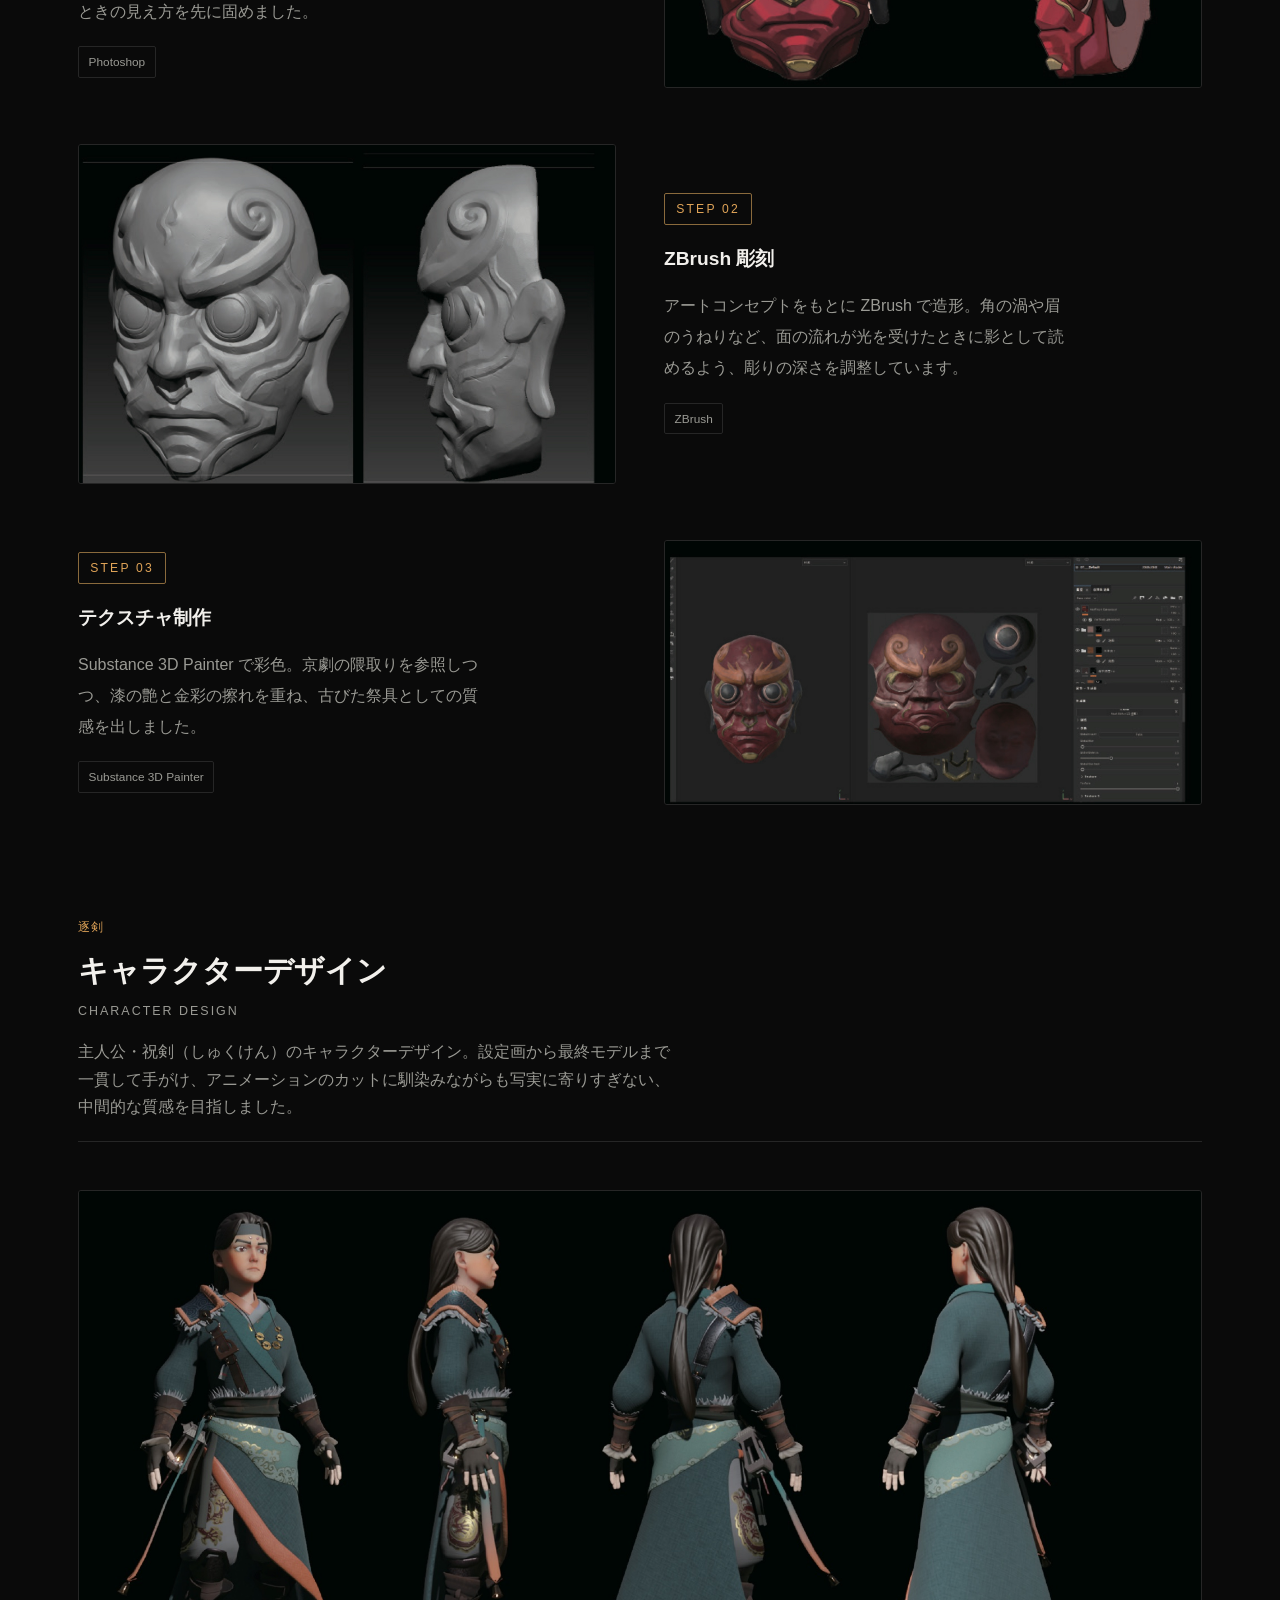
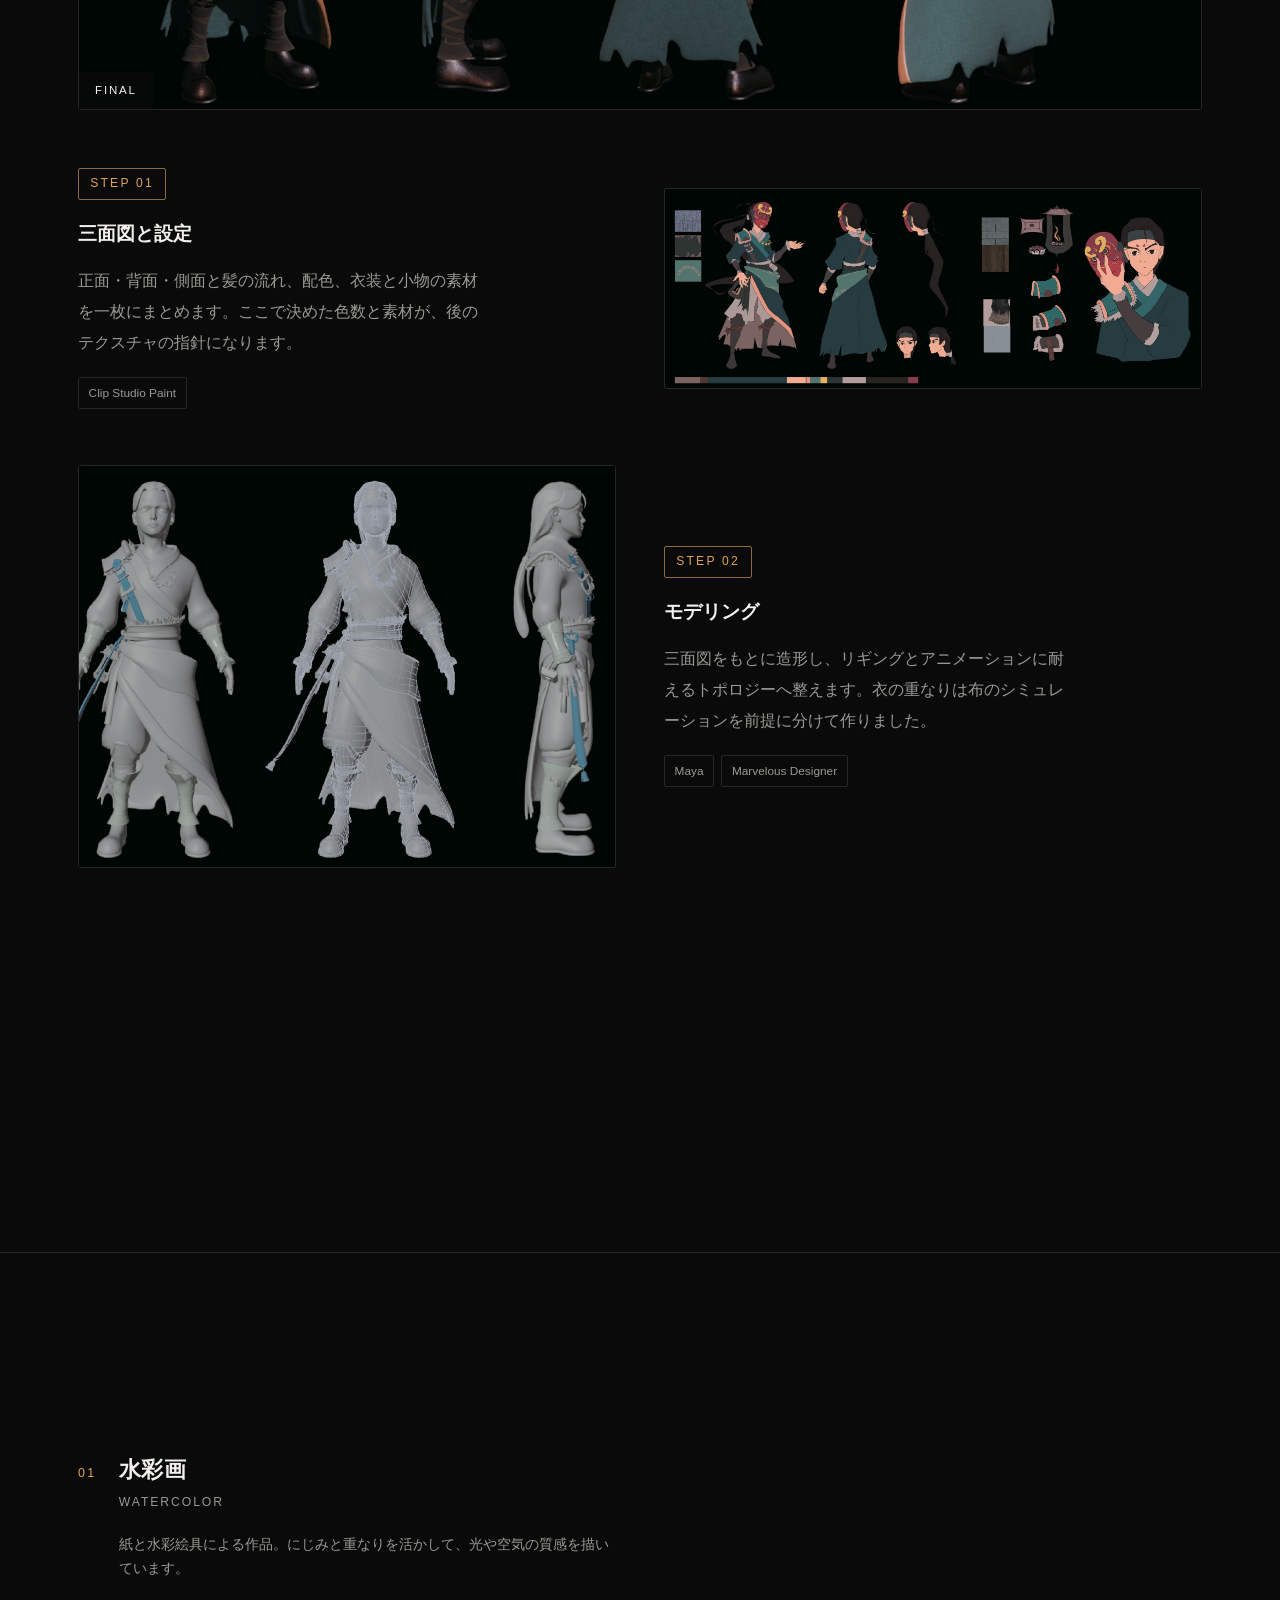
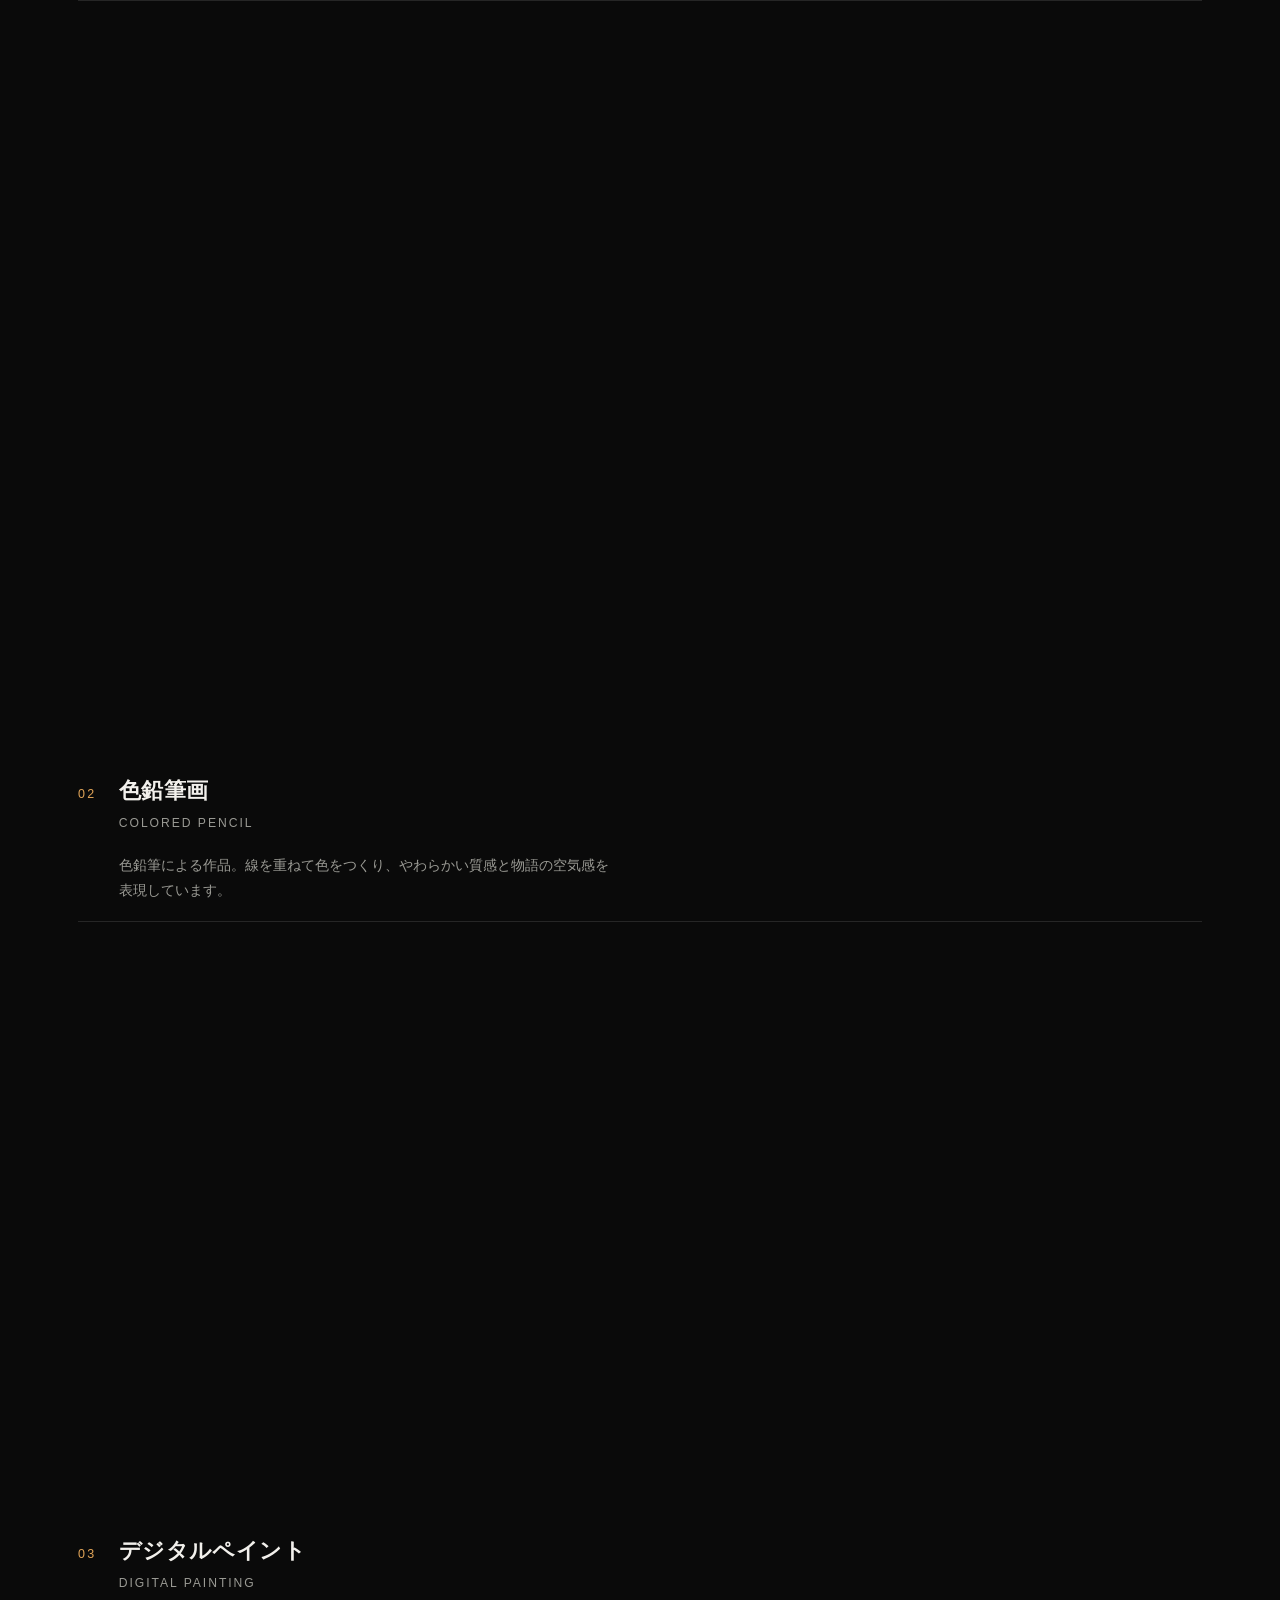
==== commit 95eae825: "Replace top pill sub-nav with a right-edge dot nav on the Portfolio page Move the section-jump nav o" ====
--- a/works.html
+++ b/works.html
@@ -48,12 +48,19 @@
   </div>
 </nav>
 
-<nav class="works-subnav" aria-label="Portfolio sections">
-  <div class="container">
-    <a href="#video-works" data-i18n="works.videoHeading">映像作品</a>
-    <a href="#process" data-i18n="works.processHeading">制作プロセス</a>
-    <a href="#gallery" data-i18n="works.galleryHeading">作品一覧</a>
-  </div>
+<nav class="works-dotnav" aria-label="Portfolio sections">
+  <a class="dotnav-item" href="#video-works">
+    <span class="dot-label" data-i18n="works.videoHeading">映像作品</span>
+    <span class="dot"></span>
+  </a>
+  <a class="dotnav-item" href="#process">
+    <span class="dot-label" data-i18n="works.processHeading">制作プロセス</span>
+    <span class="dot"></span>
+  </a>
+  <a class="dotnav-item" href="#gallery">
+    <span class="dot-label" data-i18n="works.galleryHeading">作品一覧</span>
+    <span class="dot"></span>
+  </a>
 </nav>
 
 <div class="container page-head reveal">
--- a/assets/css/style.css
+++ b/assets/css/style.css
@@ -203,50 +203,82 @@
   .nav-toggle { display: block; }
 }
 
-/* ===== Works sub-nav (jump between portfolio sections) ===== */
-.works-subnav {
-  position: sticky;
-  top: var(--nav-h);
+/* ===== Works dot-nav (jump between portfolio sections) ===== */
+.works-dotnav {
+  position: fixed;
+  right: 28px;
+  top: 50%;
+  transform: translateY(-50%);
   z-index: 45;
-  background: rgba(10, 10, 10, .92);
-  backdrop-filter: blur(10px);
-  border-bottom: 1px solid var(--line);
-}
-
-.works-subnav .container {
-  display: flex;
-  gap: .6rem;
-  padding-top: .85rem;
-  padding-bottom: .85rem;
-  overflow-x: auto;
-  scrollbar-width: none;
-}
-
-.works-subnav .container::-webkit-scrollbar { display: none; }
-
-.works-subnav a {
+  display: flex;
+  flex-direction: column;
+  gap: 24px;
+}
+
+.works-dotnav::before {
+  content: "";
+  position: absolute;
+  top: 10px;
+  bottom: 10px;
+  right: 4px;
+  width: 1px;
+  background: var(--line);
+  z-index: -1;
+}
+
+.dotnav-item {
+  height: 20px;
+  display: flex;
+  align-items: center;
+  justify-content: flex-end;
+  gap: .7rem;
+}
+
+.dotnav-item .dot {
+  width: 9px;
+  height: 9px;
   flex: 0 0 auto;
-  padding: .5rem 1.1rem;
-  border: 1px solid var(--line);
-  border-radius: 999px;
-  font-size: .82rem;
-  letter-spacing: .02em;
+  border-radius: 50%;
+  border: 1.5px solid var(--text-dim);
+  background: var(--bg);
+  transition: all .25s var(--ease);
+}
+
+.dotnav-item .dot-label {
+  font-size: .78rem;
   color: var(--text-dim);
   white-space: nowrap;
-  transition: color .2s var(--ease), border-color .2s var(--ease), background .2s var(--ease);
-}
-
-.works-subnav a:hover { color: var(--text); border-color: var(--text-dim); }
-
-.works-subnav a.active {
-  color: #17130b;
+  opacity: 0;
+  transform: translateX(6px);
+  transition: opacity .2s var(--ease), transform .2s var(--ease), color .2s var(--ease);
+  pointer-events: none;
+}
+
+.dotnav-item:hover .dot-label,
+.dotnav-item.active .dot-label {
+  opacity: 1;
+  transform: translateX(0);
+}
+
+.dotnav-item.active .dot-label { color: var(--text); }
+
+.dotnav-item:hover .dot,
+.dotnav-item.active .dot {
+  border-color: var(--accent);
   background: var(--accent);
-  border-color: var(--accent);
-  font-weight: 600;
+  transform: scale(1.2);
 }
 
 #video-works, #process, #gallery {
-  scroll-margin-top: calc(var(--nav-h) + 60px);
+  scroll-margin-top: var(--nav-h);
+}
+
+@media (max-width: 780px) {
+  .works-dotnav { right: 14px; gap: 20px; }
+  .works-dotnav::before { top: 8px; bottom: 8px; }
+  .dotnav-item { height: 16px; }
+  .dotnav-item .dot { width: 8px; height: 8px; }
+  .dotnav-item .dot-label { display: none; }
 }
 
 /* ===== Hero ===== */
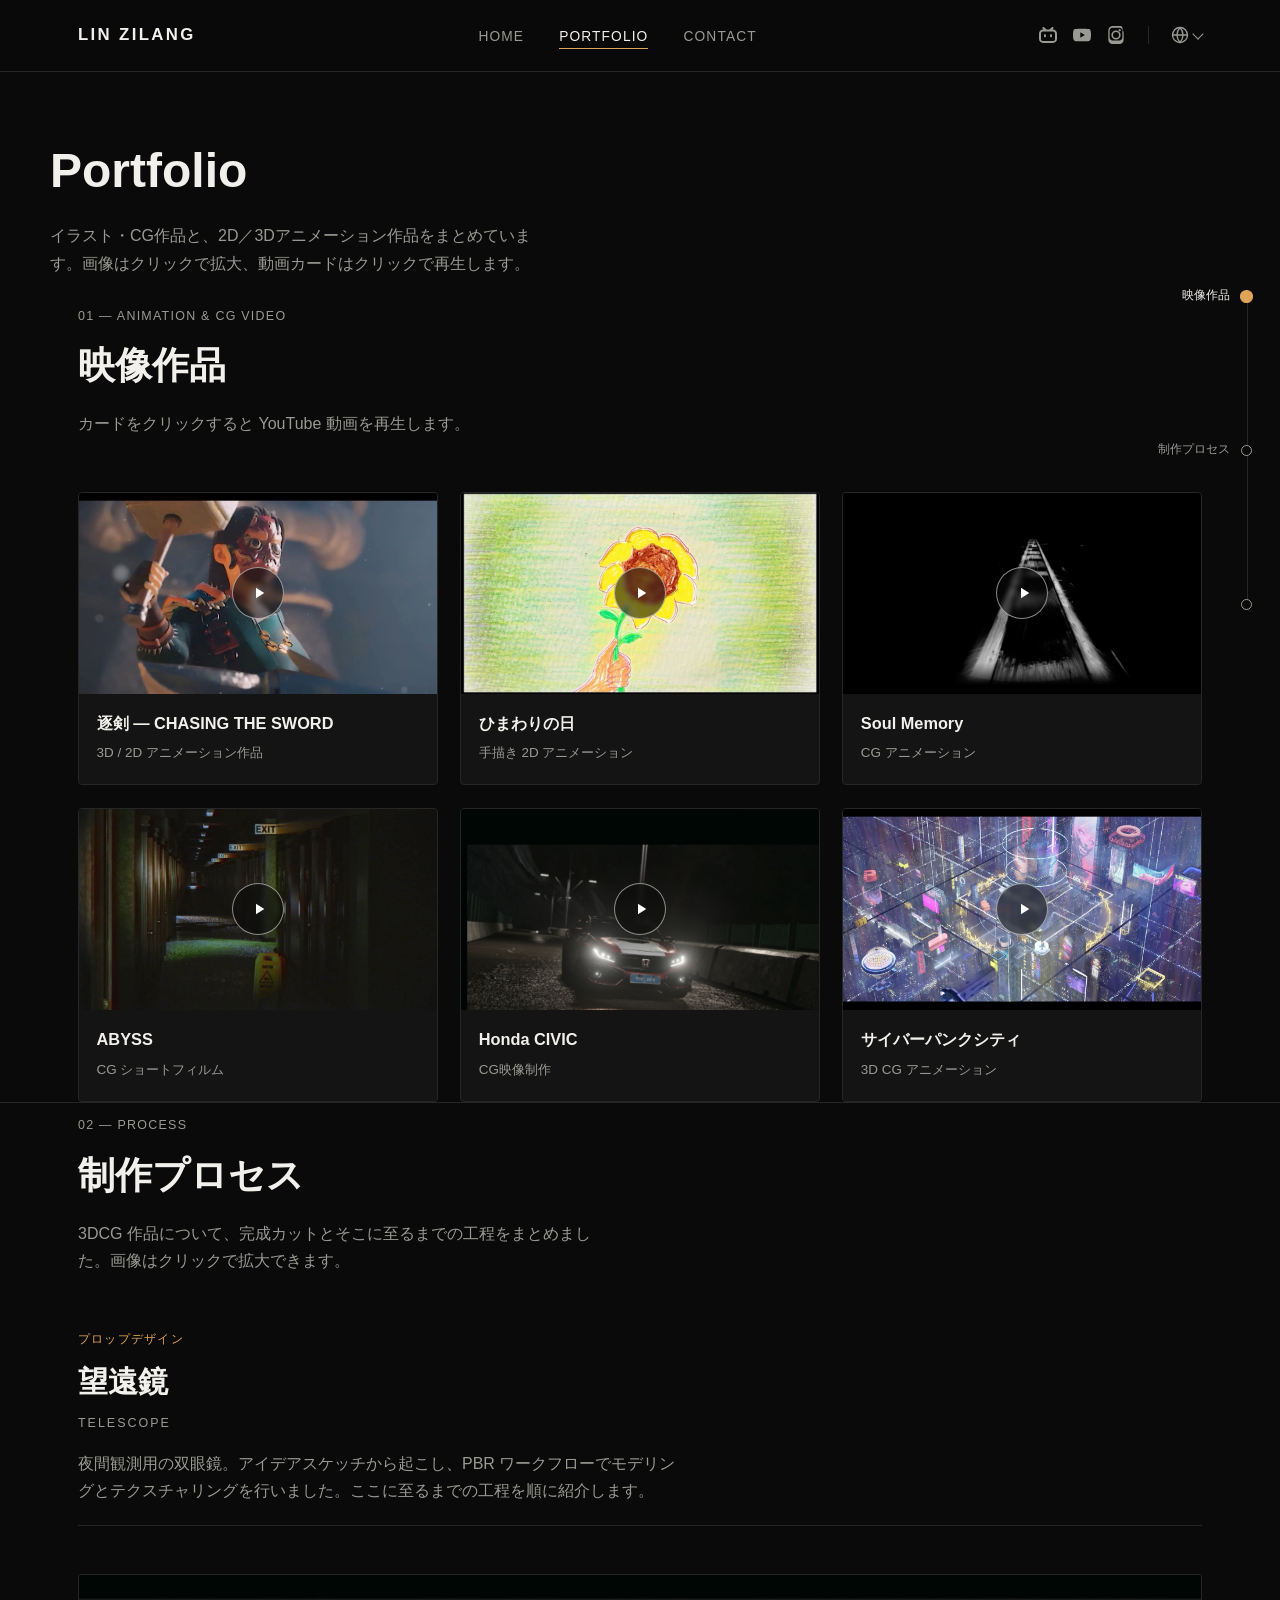
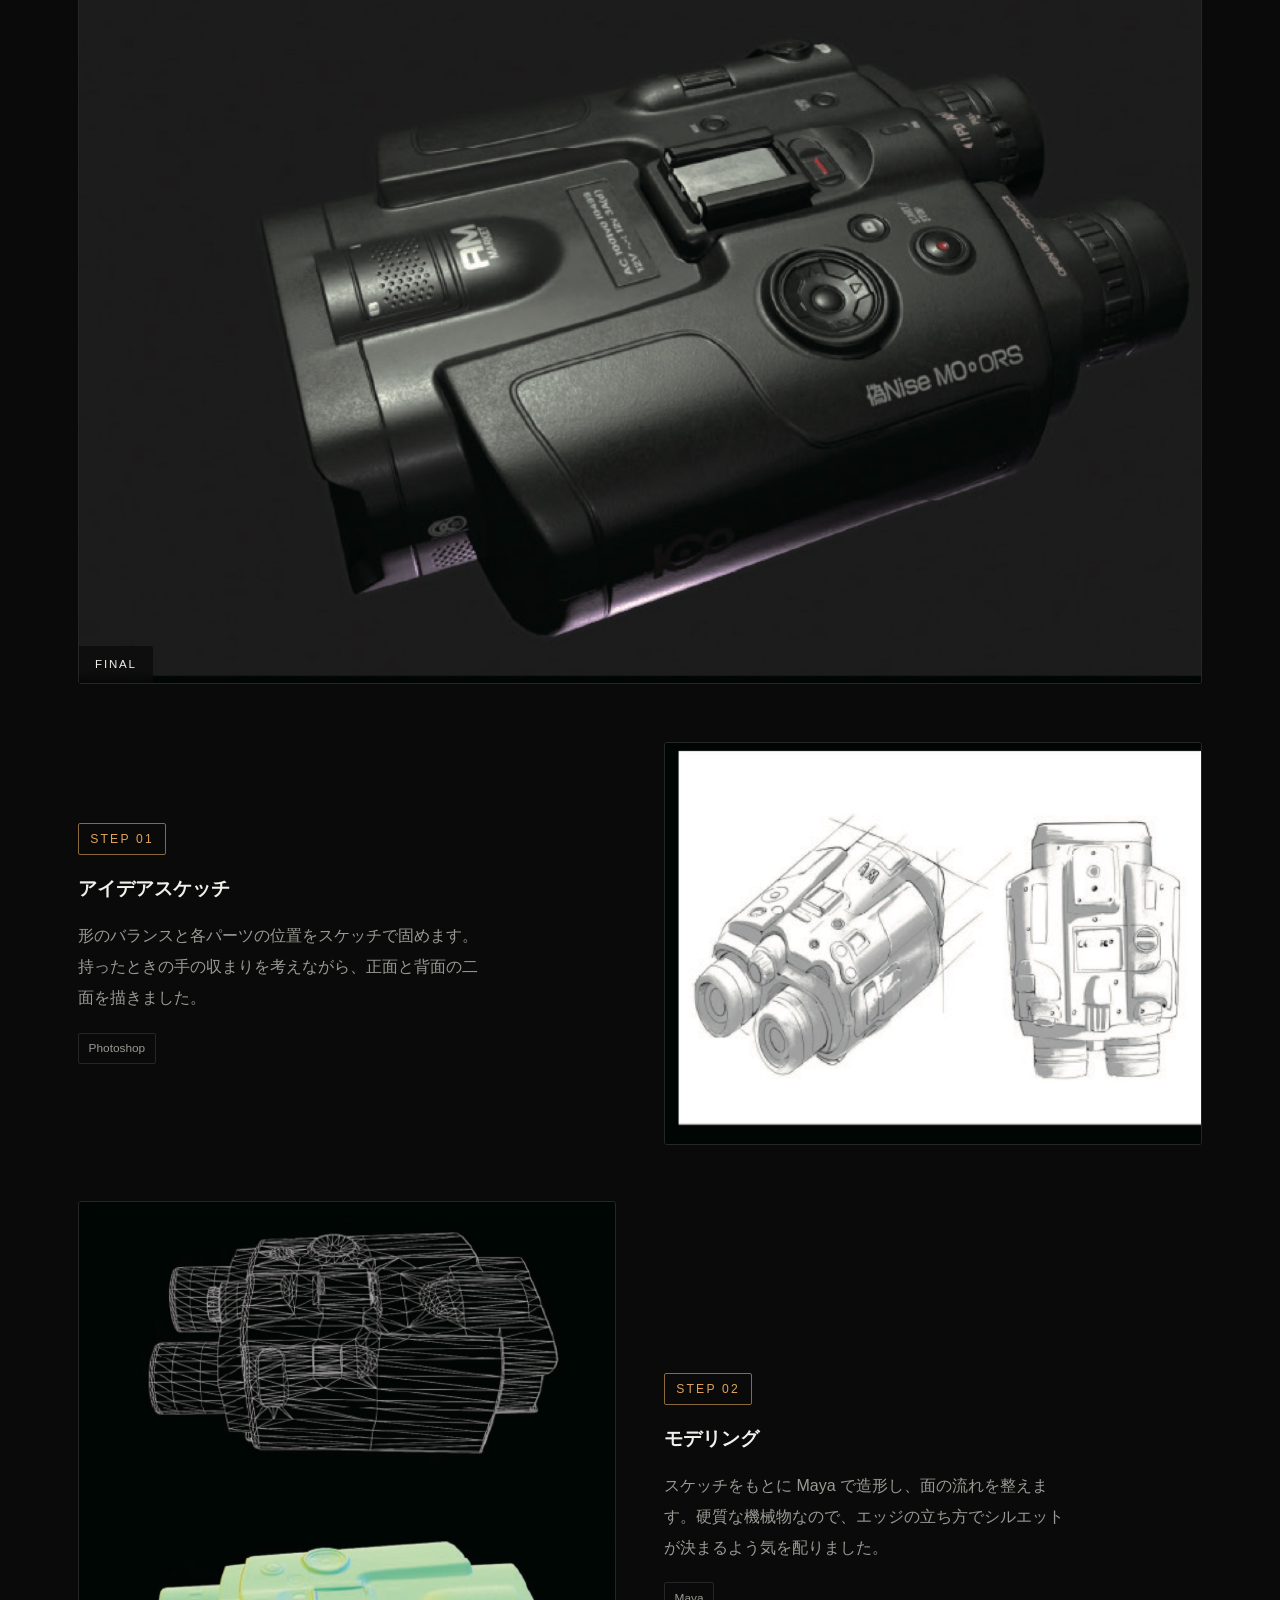
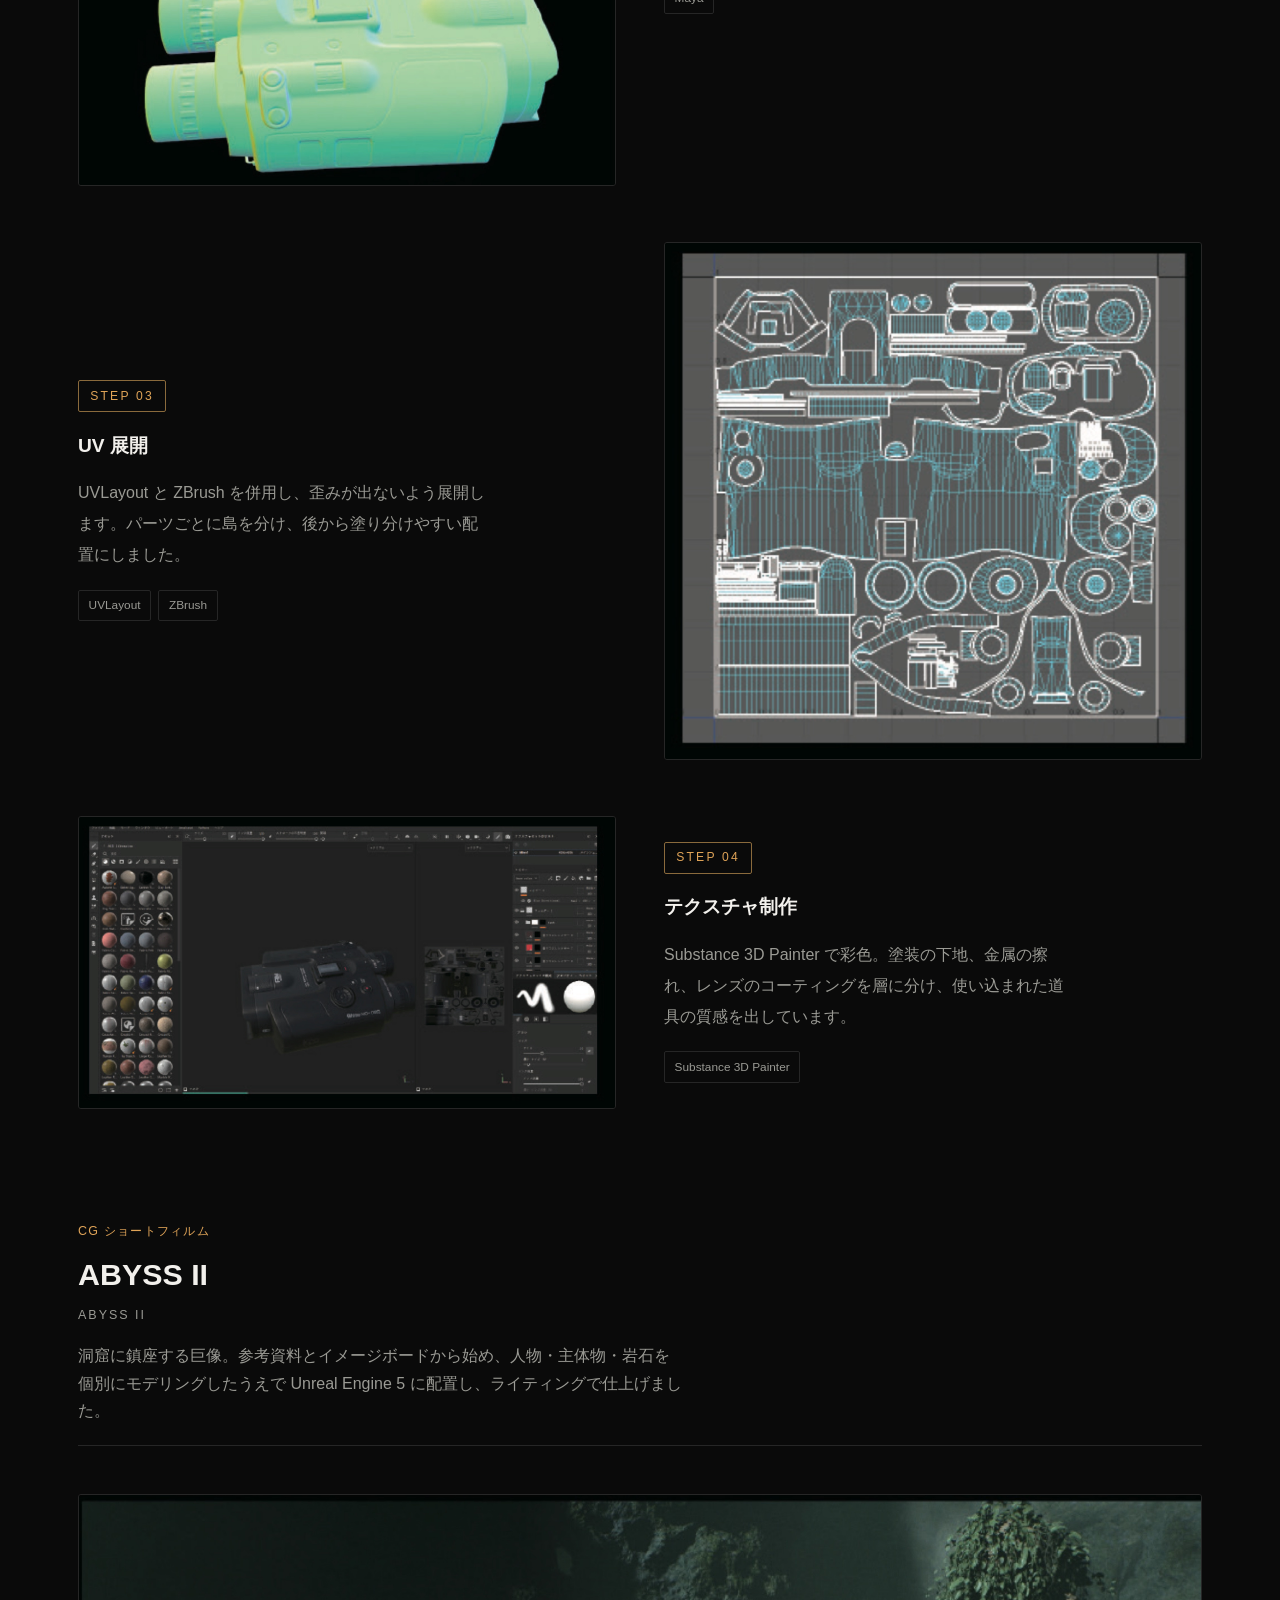
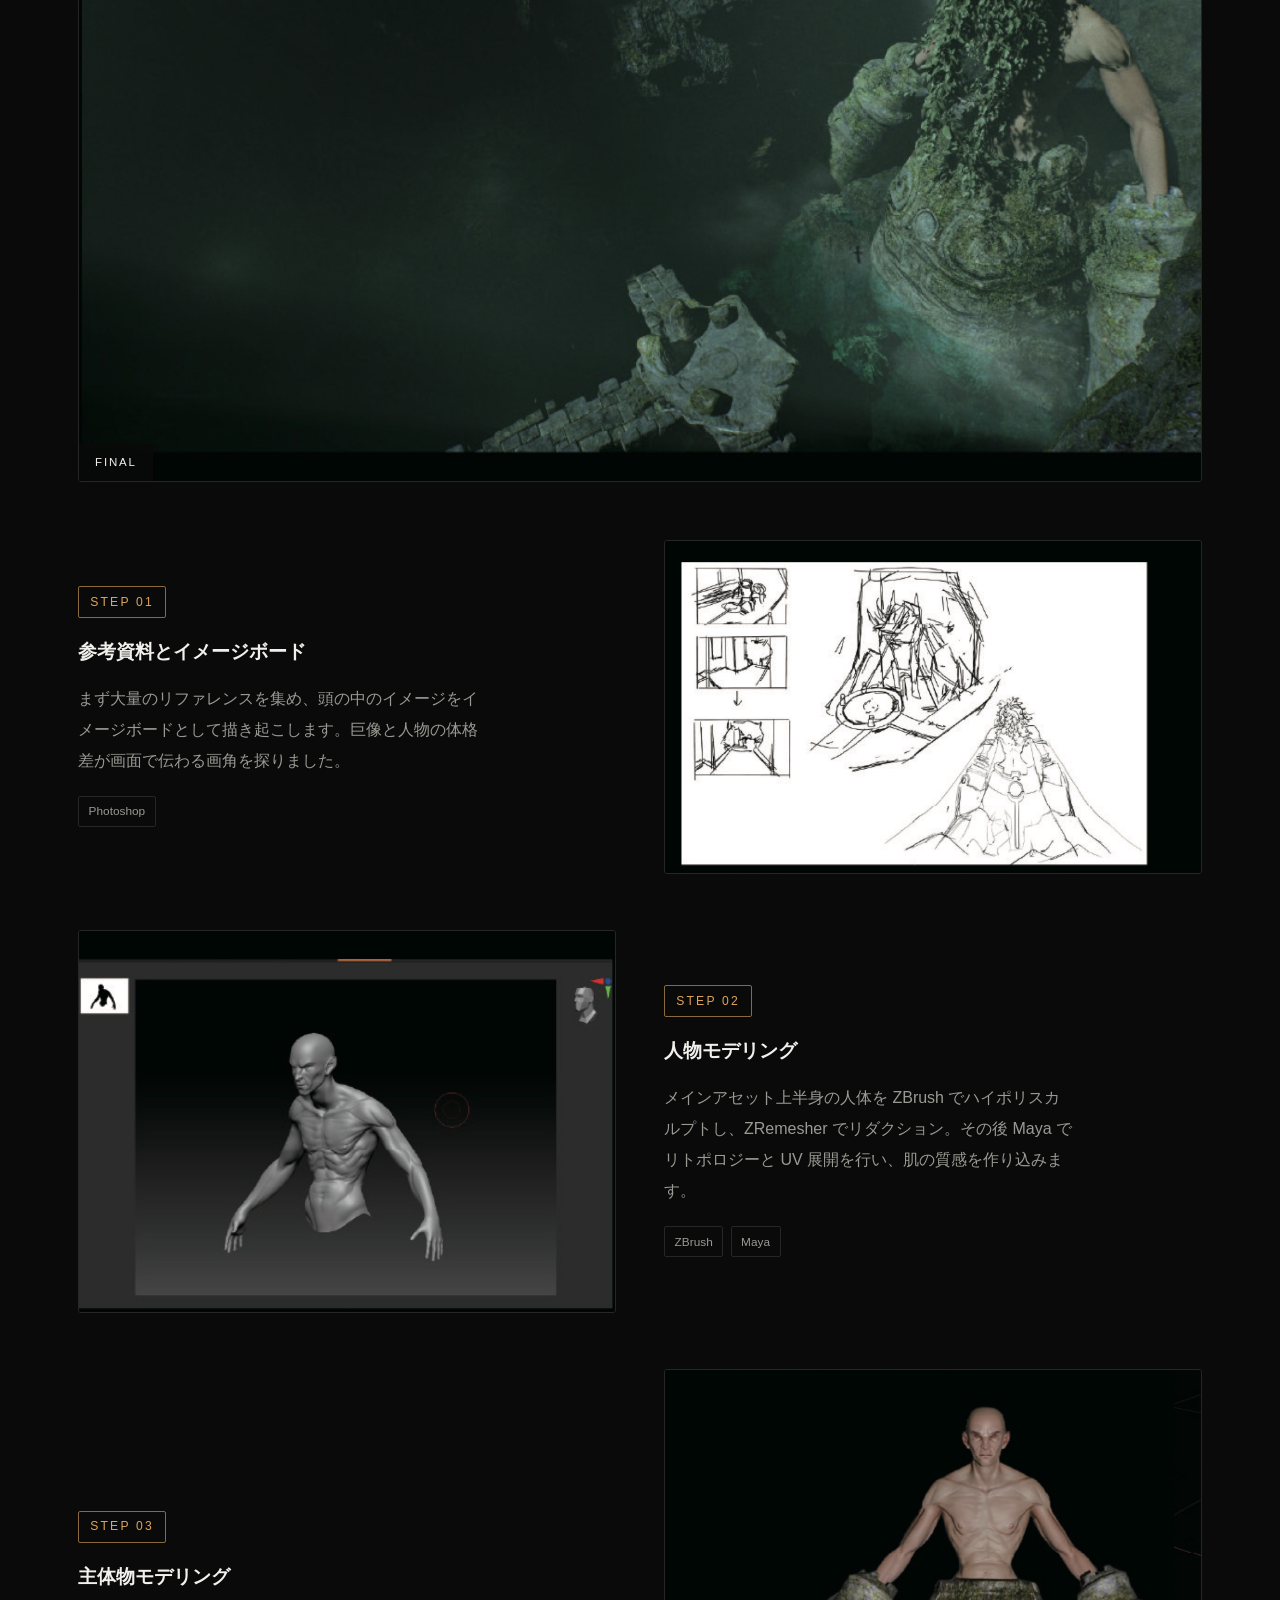
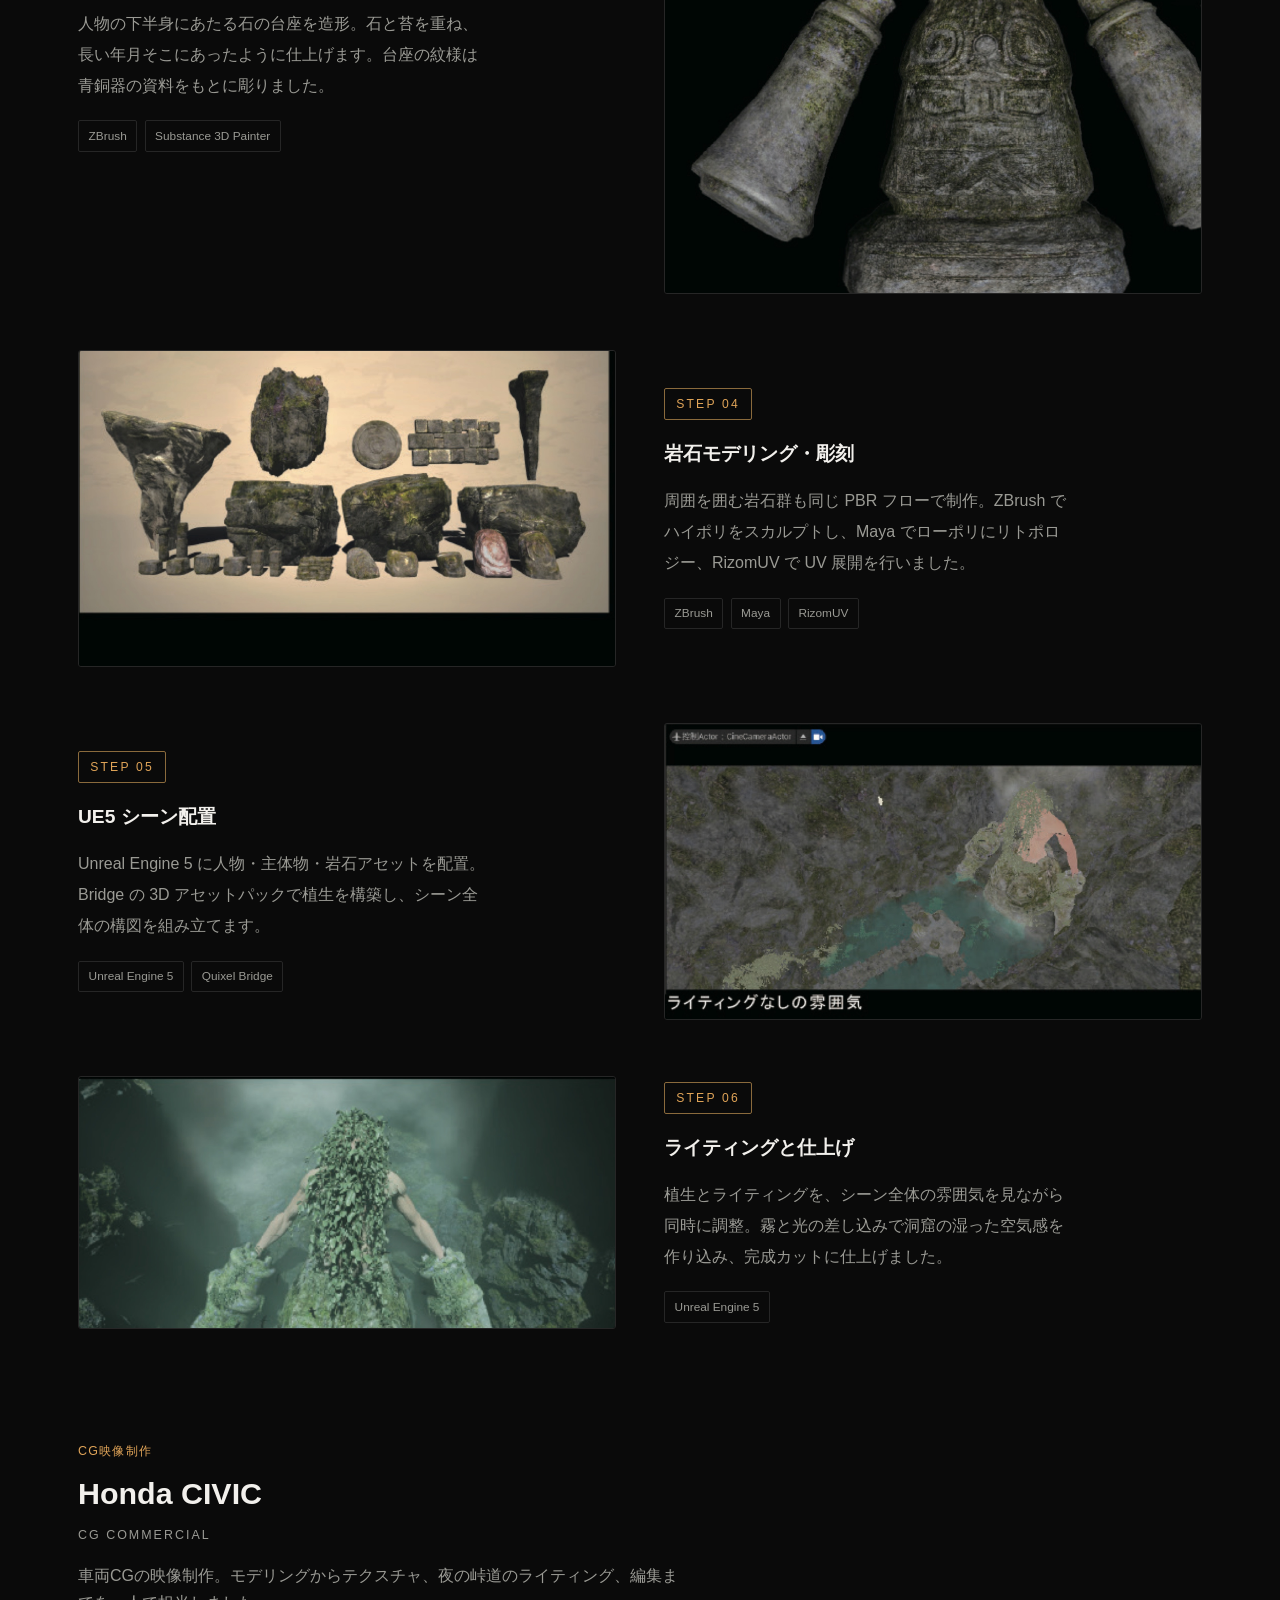
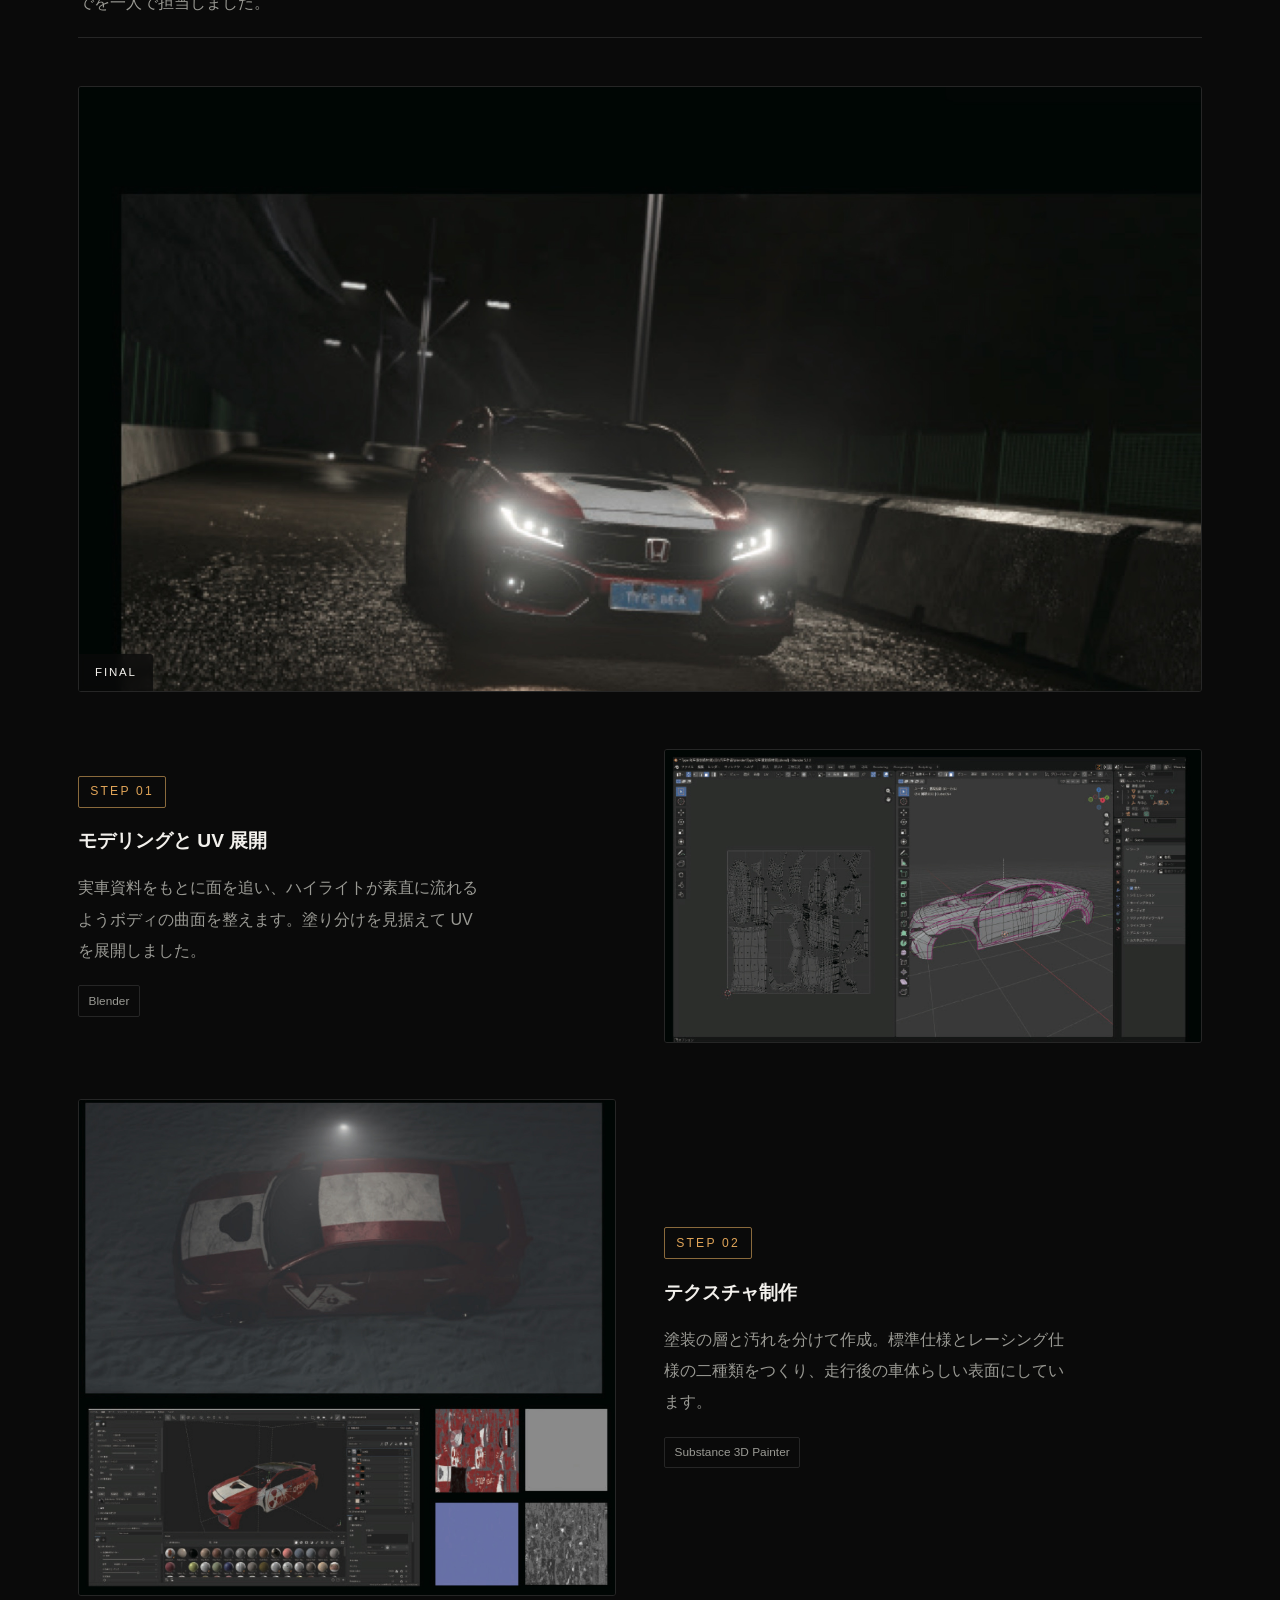
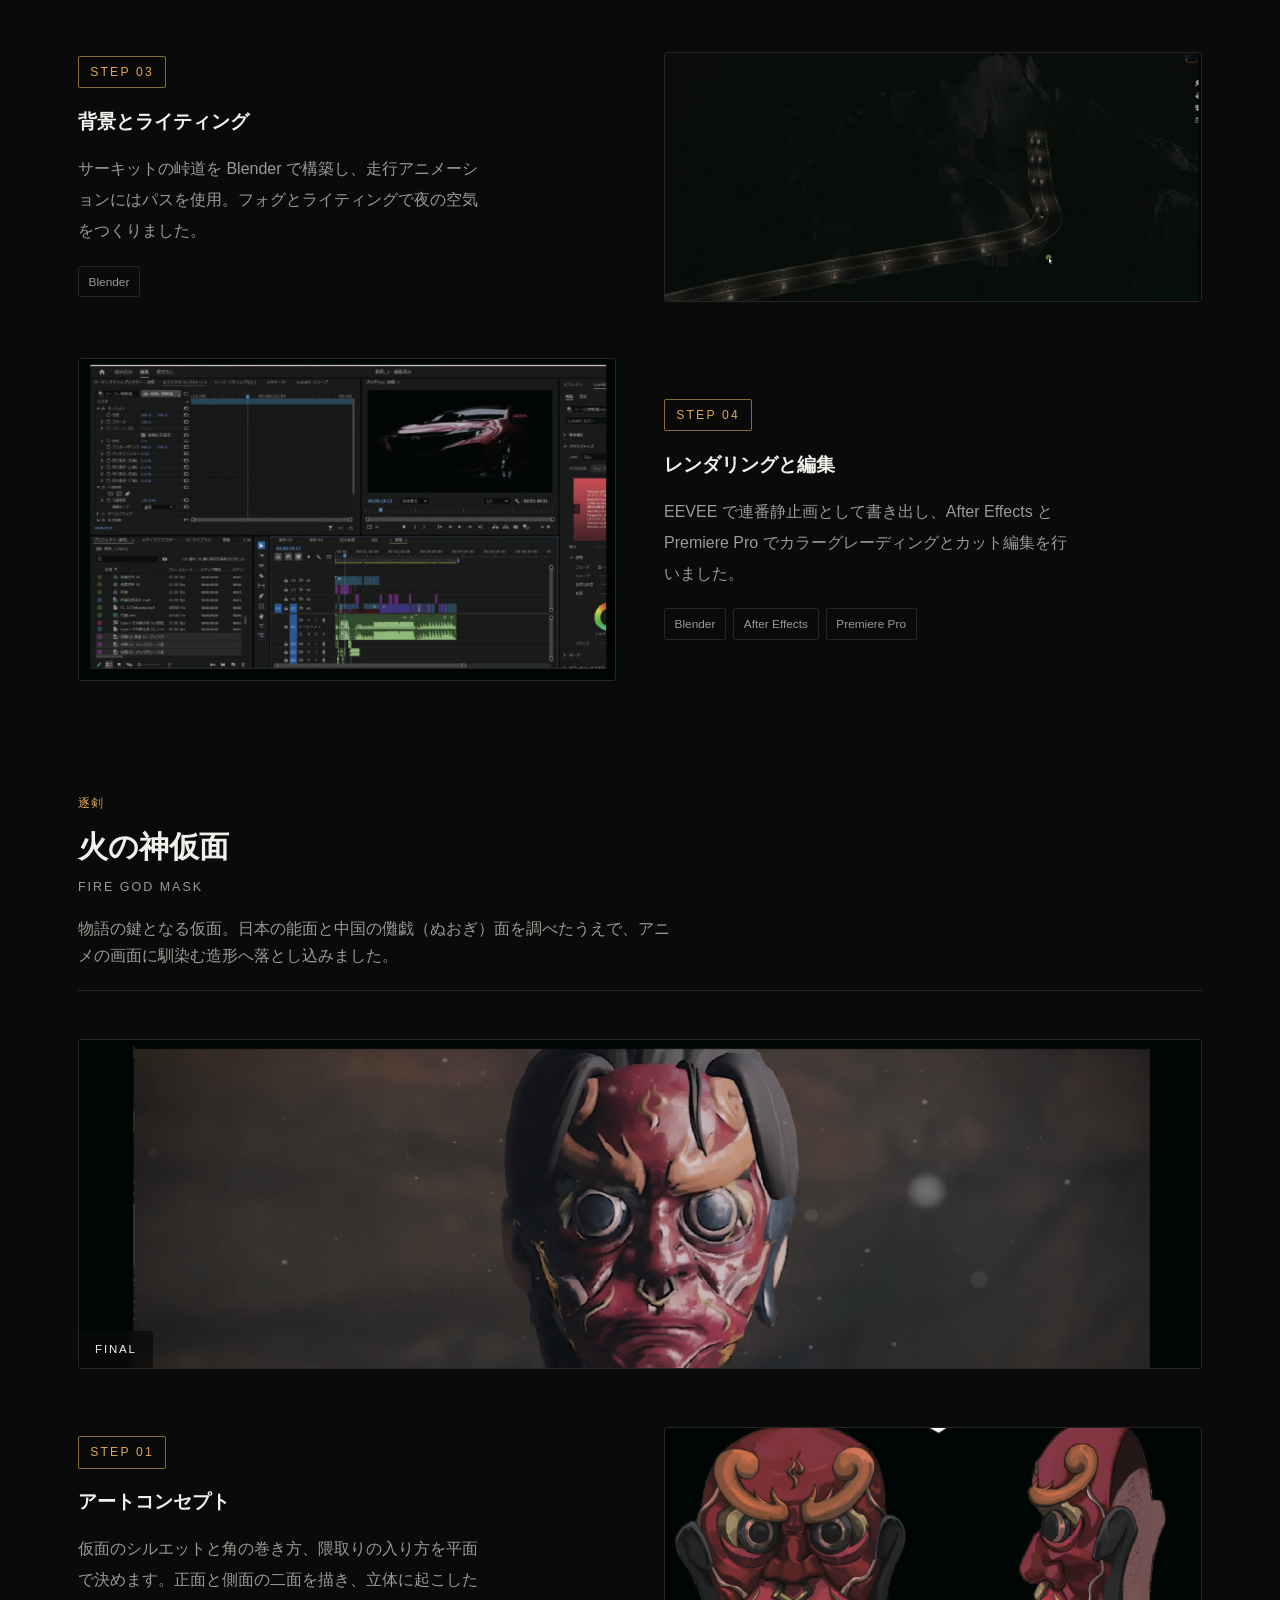
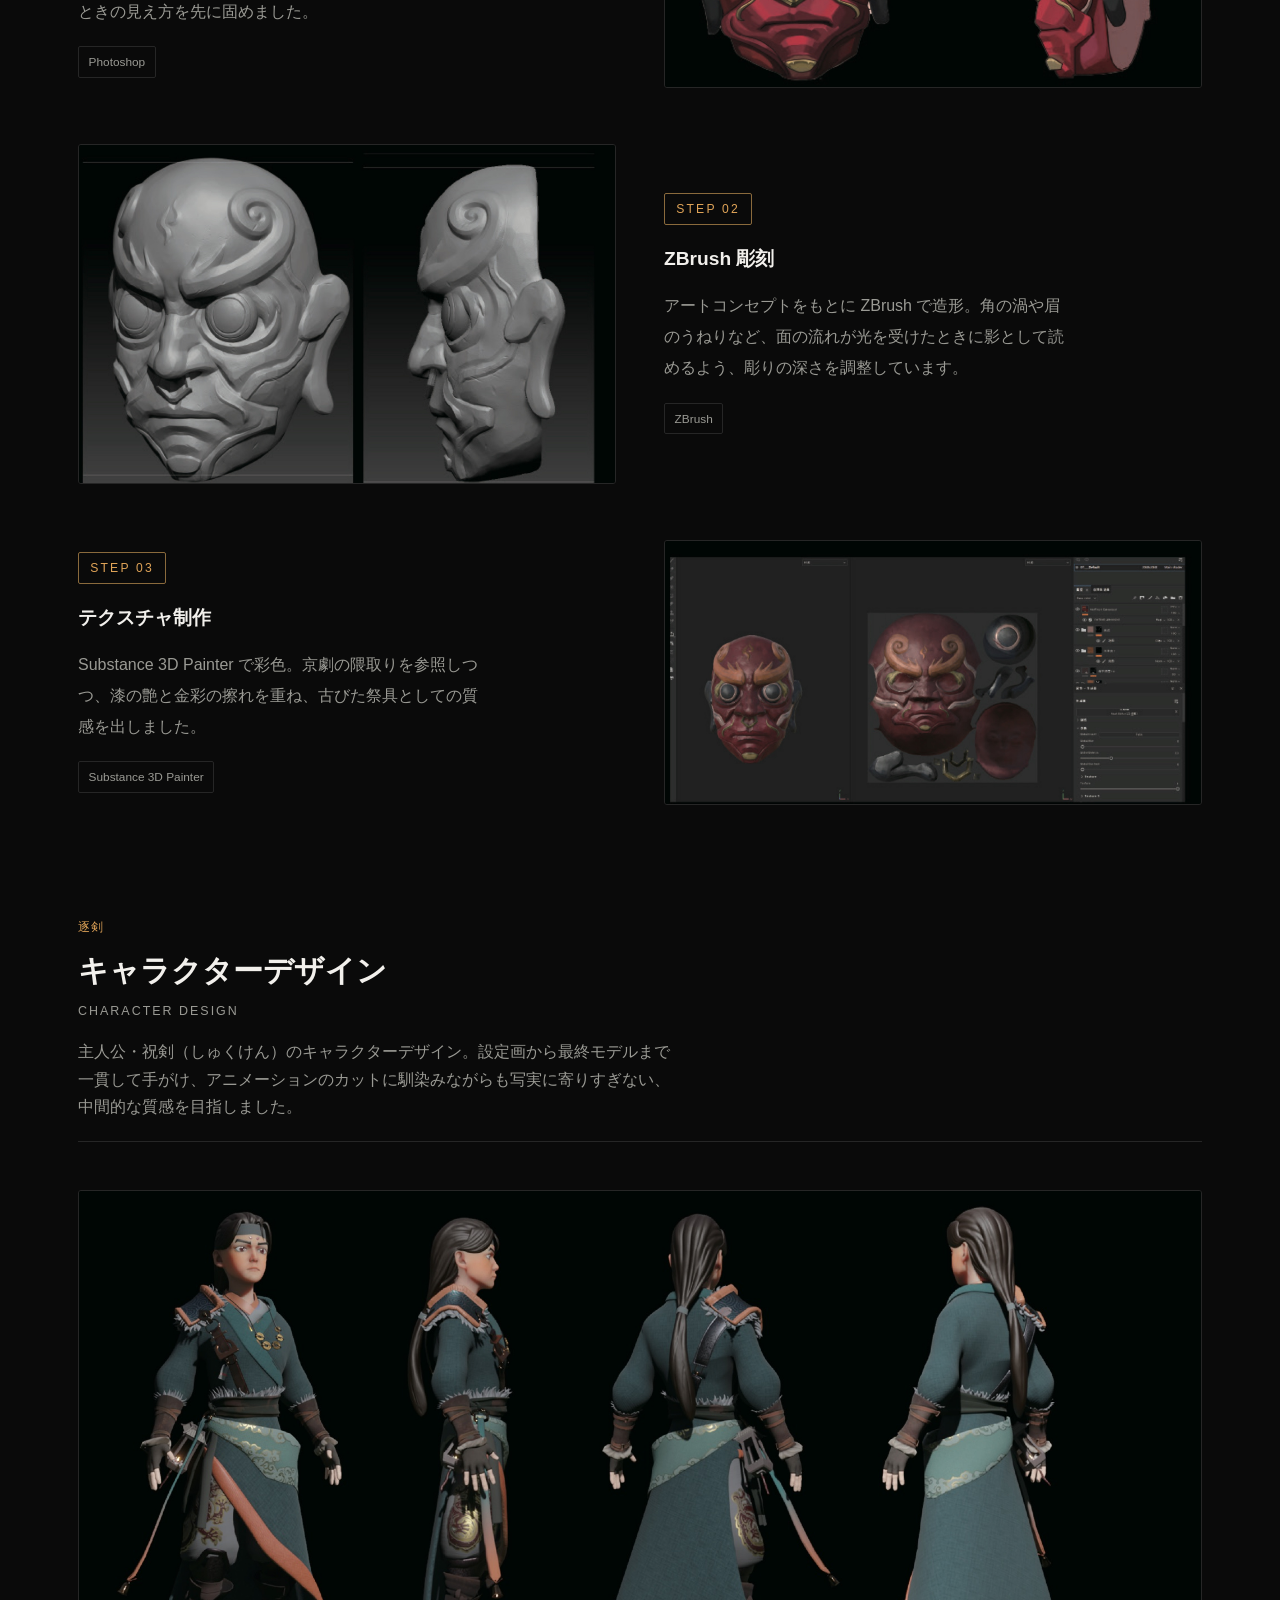
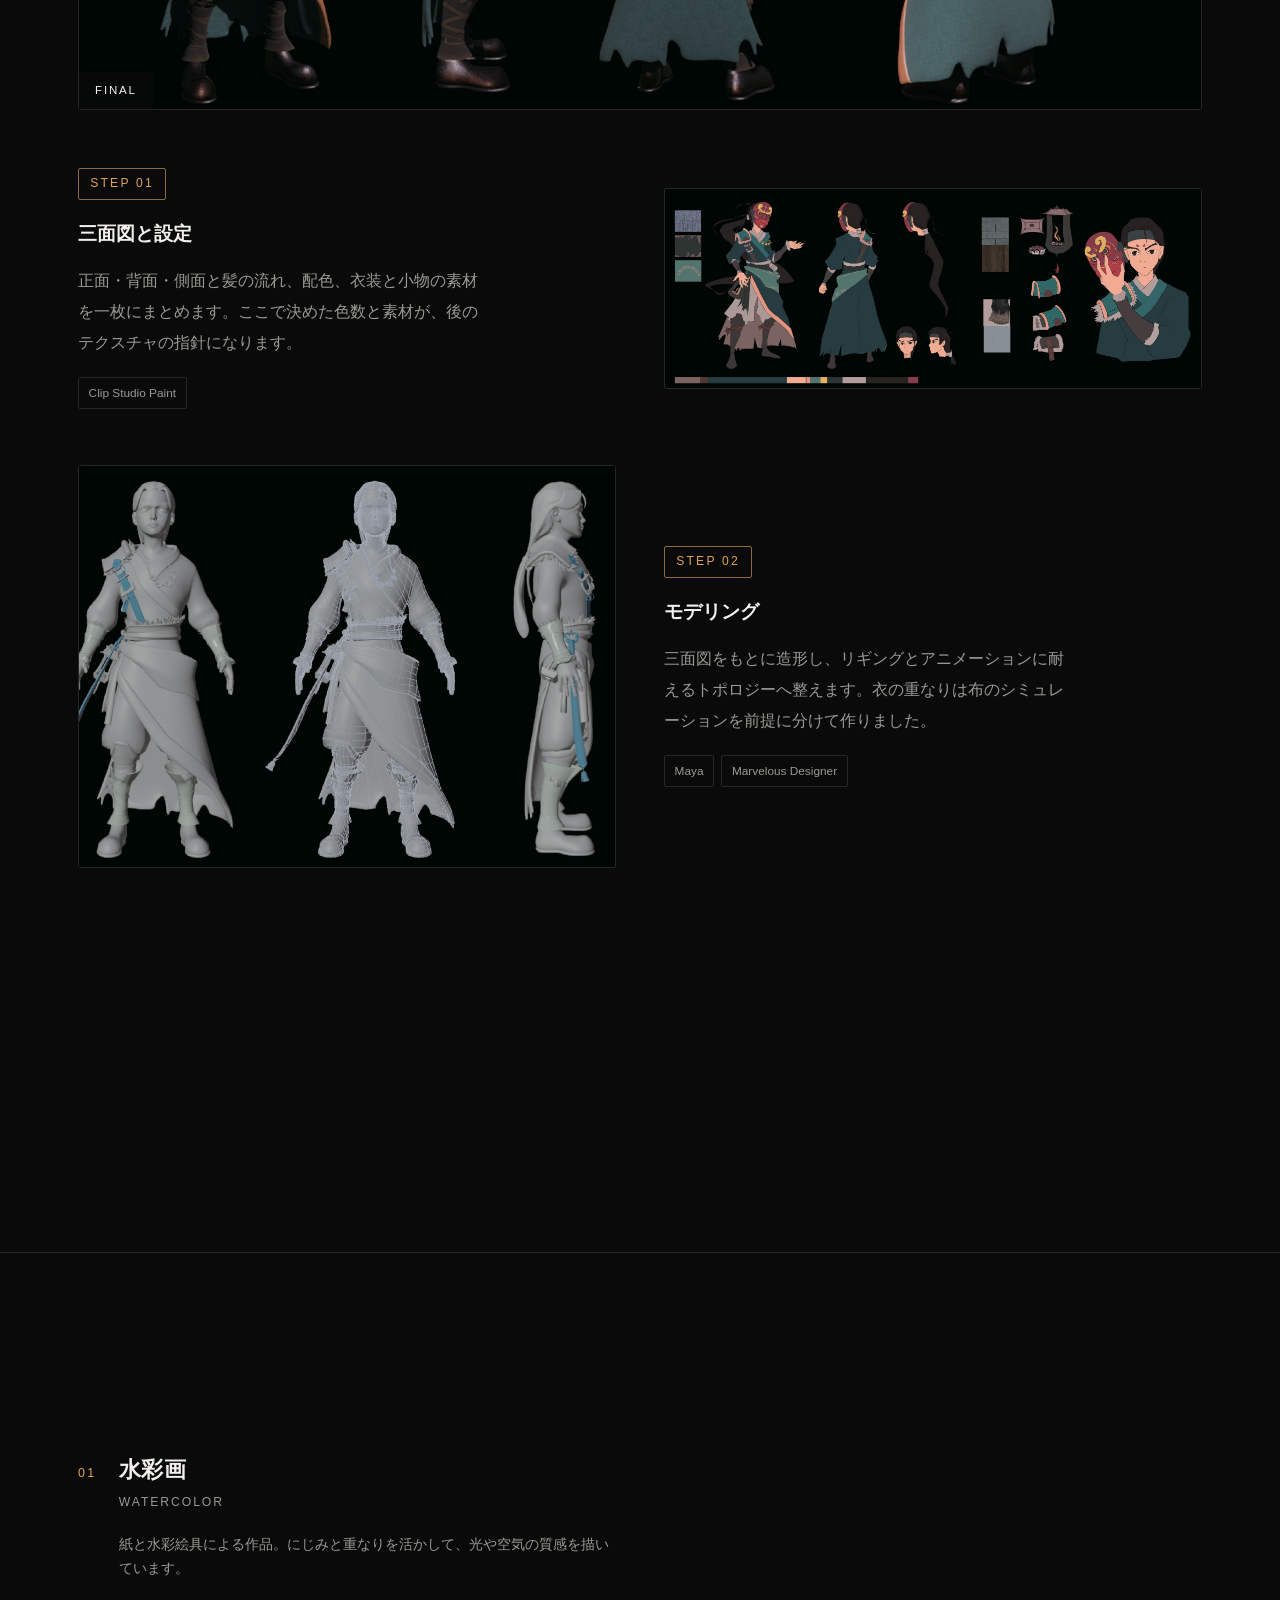
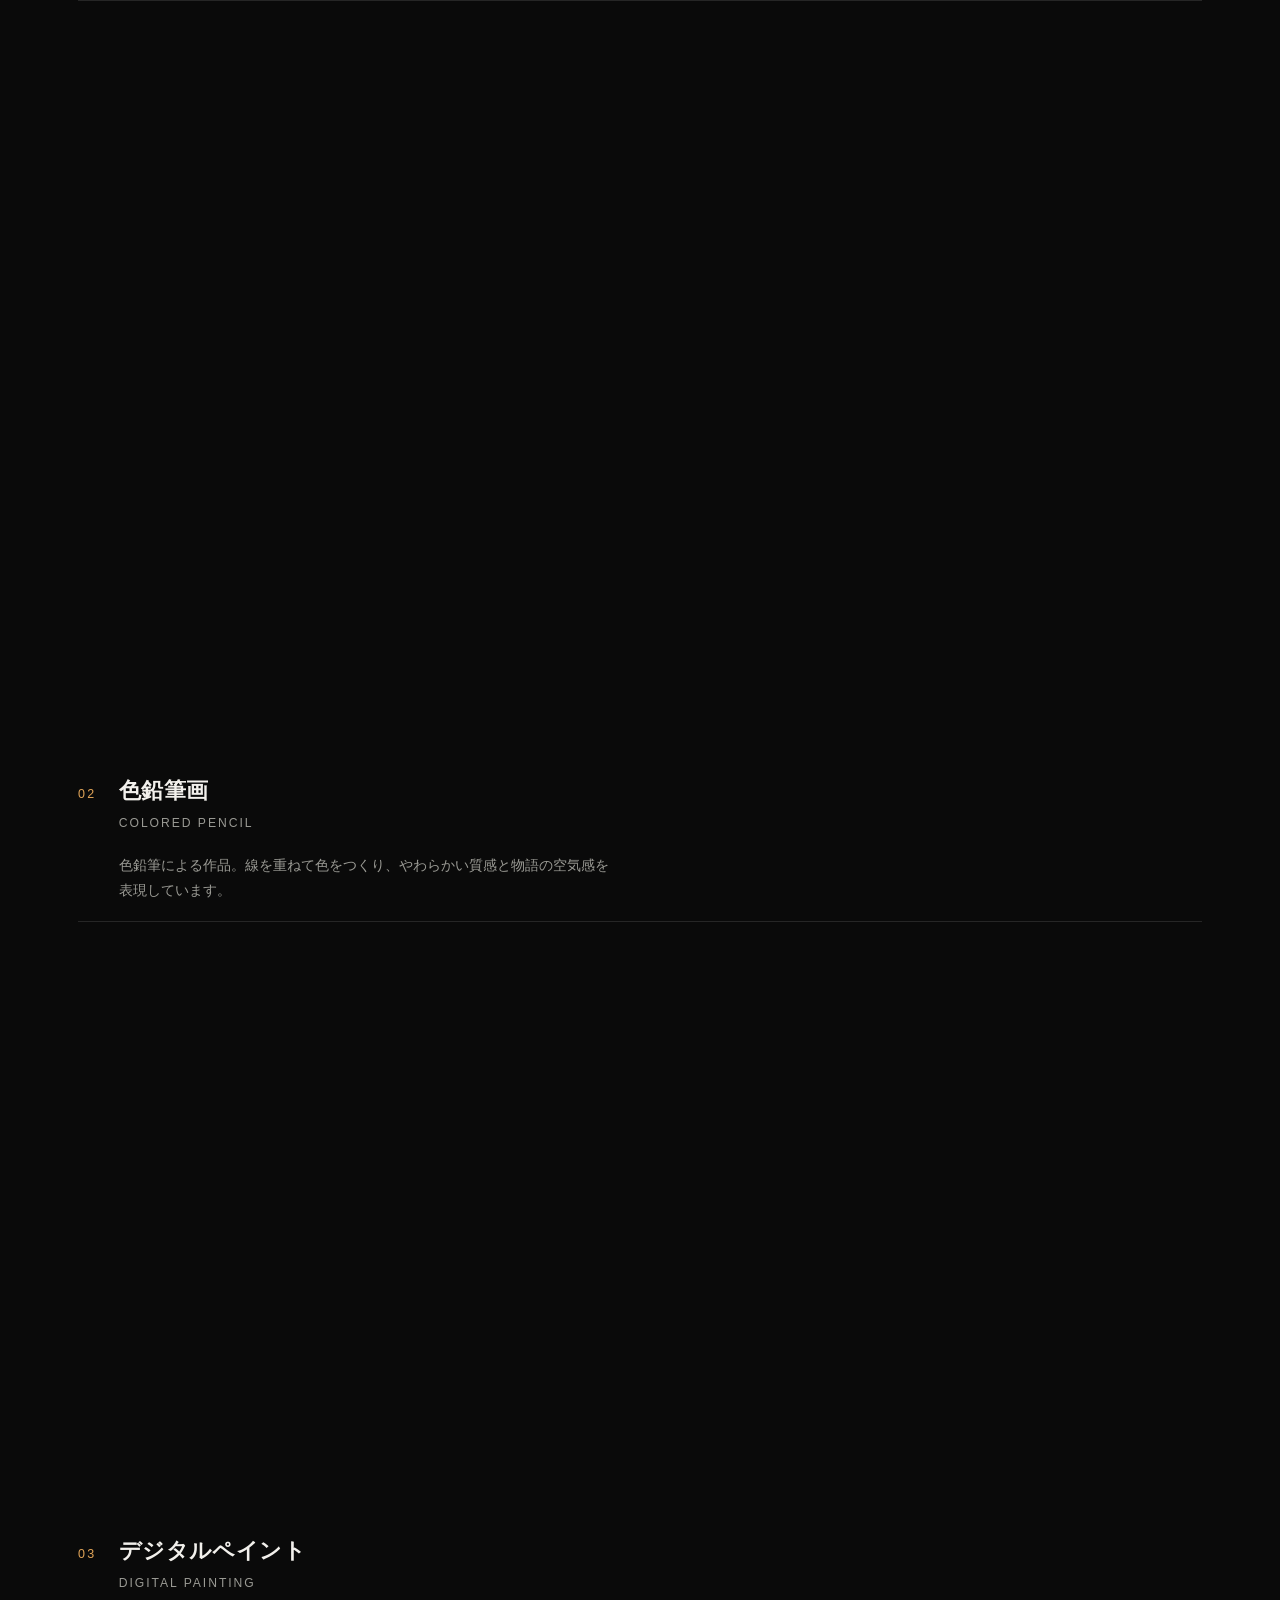
==== commit 2c76272c: "Add Korean language support" ====
--- a/works.html
+++ b/works.html
@@ -32,15 +32,16 @@
       </div>
       <div class="nav-divider"></div>
       <div class="lang-switcher">
-        <button type="button" class="lang-btn" aria-haspopup="true" aria-expanded="false" aria-label="言語を選択 / Language">
+        <button type="button" class="lang-btn" aria-haspopup="true" aria-expanded="false" aria-label="言語を選択 / Language / 언어 선택">
           <svg viewBox="0 0 24 24" fill="none" stroke="currentColor" stroke-width="1.8" stroke-linecap="round" stroke-linejoin="round"><circle cx="12" cy="12" r="10"></circle><line x1="2" y1="12" x2="22" y2="12"></line><path d="M12 2a15.3 15.3 0 0 1 4 10 15.3 15.3 0 0 1-4 10 15.3 15.3 0 0 1-4-10 15.3 15.3 0 0 1 4-10z"></path></svg>
           <span class="lang-caret"></span>
         </button>
         <div class="lang-menu" role="menu">
           <button type="button" role="menuitem" data-lang="ja">日本語</button>
+          <button type="button" role="menuitem" data-lang="ko">한국어</button>
+          <button type="button" role="menuitem" data-lang="en">English</button>
           <button type="button" role="menuitem" data-lang="zh-CN">简体中文</button>
           <button type="button" role="menuitem" data-lang="zh-TW">繁體中文</button>
-          <button type="button" role="menuitem" data-lang="en">English</button>
         </div>
       </div>
       <button class="nav-toggle" aria-label="Toggle menu">&#9776;</button>
--- a/assets/css/style.css
+++ b/assets/css/style.css
@@ -212,14 +212,14 @@
   z-index: 45;
   display: flex;
   flex-direction: column;
-  gap: 24px;
+  gap: 130px;
 }
 
 .works-dotnav::before {
   content: "";
   position: absolute;
-  top: 10px;
-  bottom: 10px;
+  top: 12px;
+  bottom: 12px;
   right: 4px;
   width: 1px;
   background: var(--line);
@@ -227,7 +227,7 @@
 }
 
 .dotnav-item {
-  height: 20px;
+  height: 24px;
   display: flex;
   align-items: center;
   justify-content: flex-end;
@@ -235,8 +235,8 @@
 }
 
 .dotnav-item .dot {
-  width: 9px;
-  height: 9px;
+  width: 11px;
+  height: 11px;
   flex: 0 0 auto;
   border-radius: 50%;
   border: 1.5px solid var(--text-dim);
@@ -274,7 +274,7 @@
 }
 
 @media (max-width: 780px) {
-  .works-dotnav { right: 14px; gap: 20px; }
+  .works-dotnav { right: 14px; gap: 44px; }
   .works-dotnav::before { top: 8px; bottom: 8px; }
   .dotnav-item { height: 16px; }
   .dotnav-item .dot { width: 8px; height: 8px; }
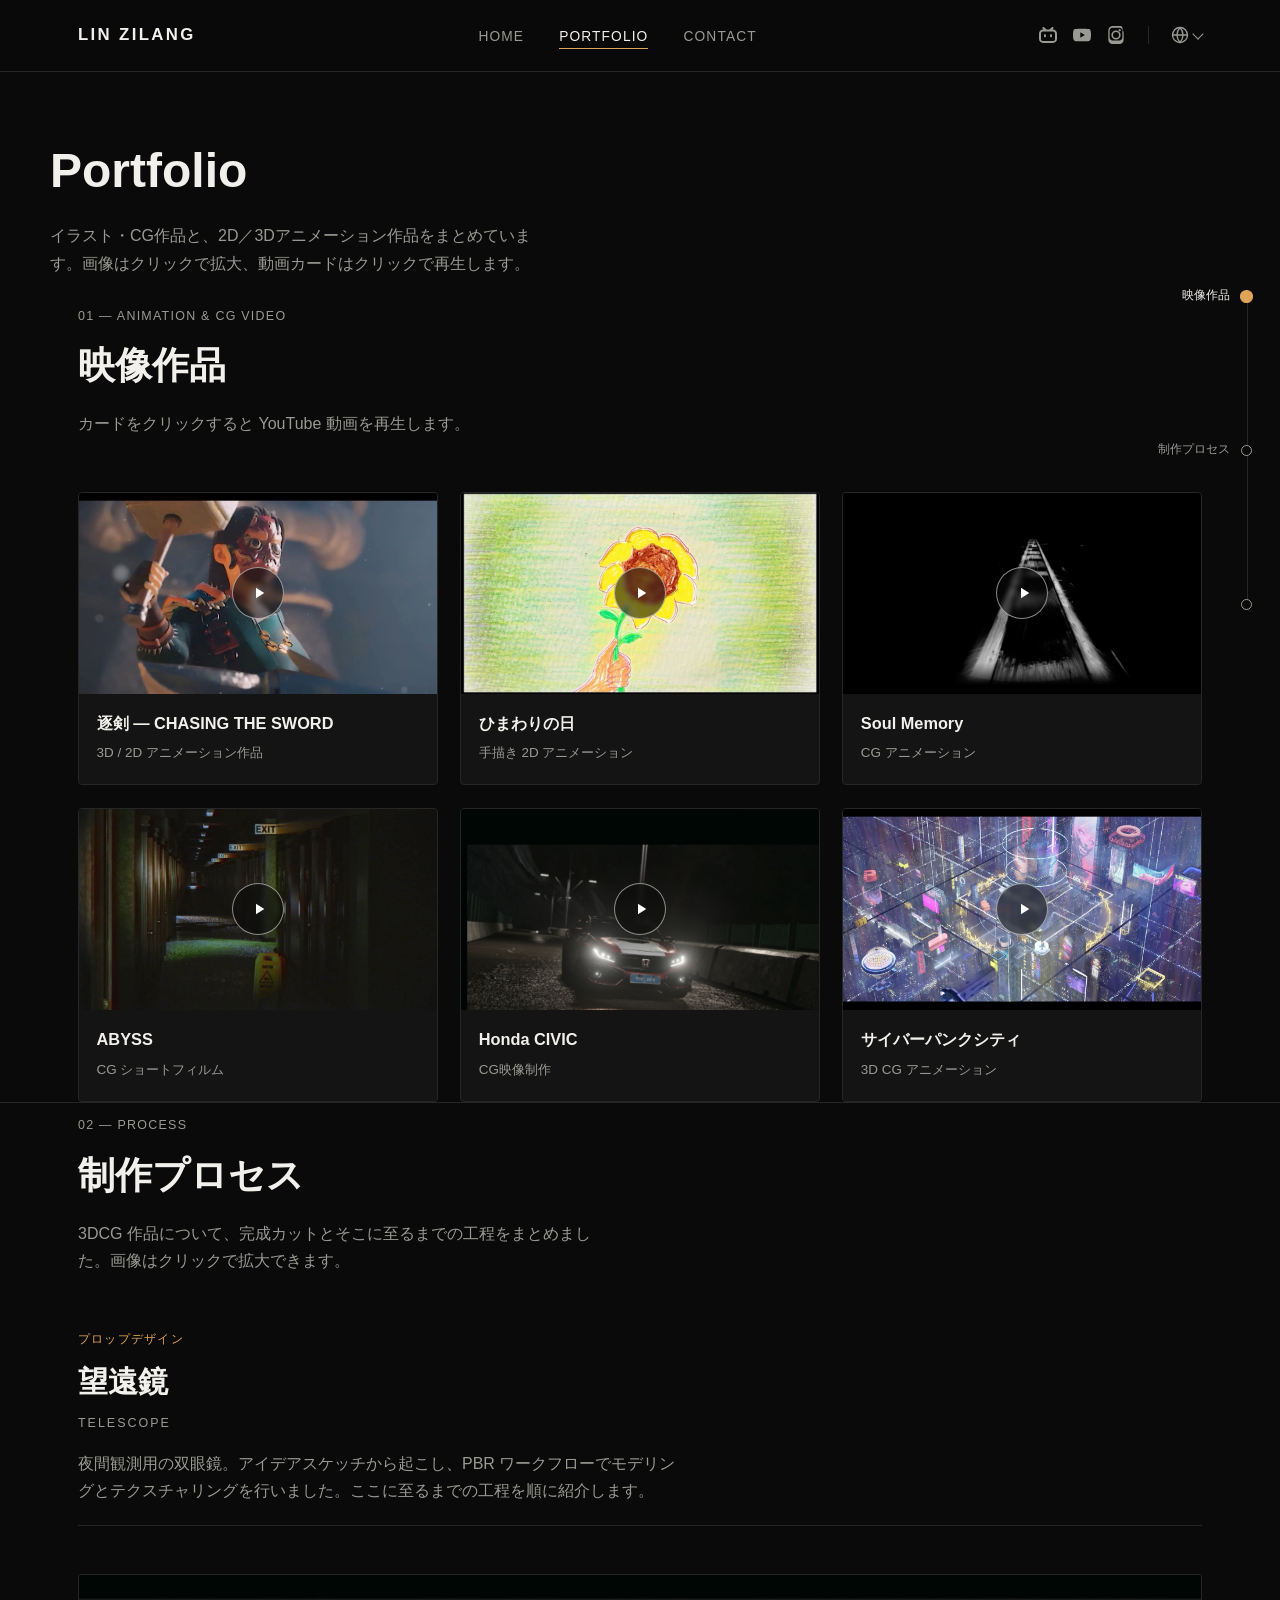
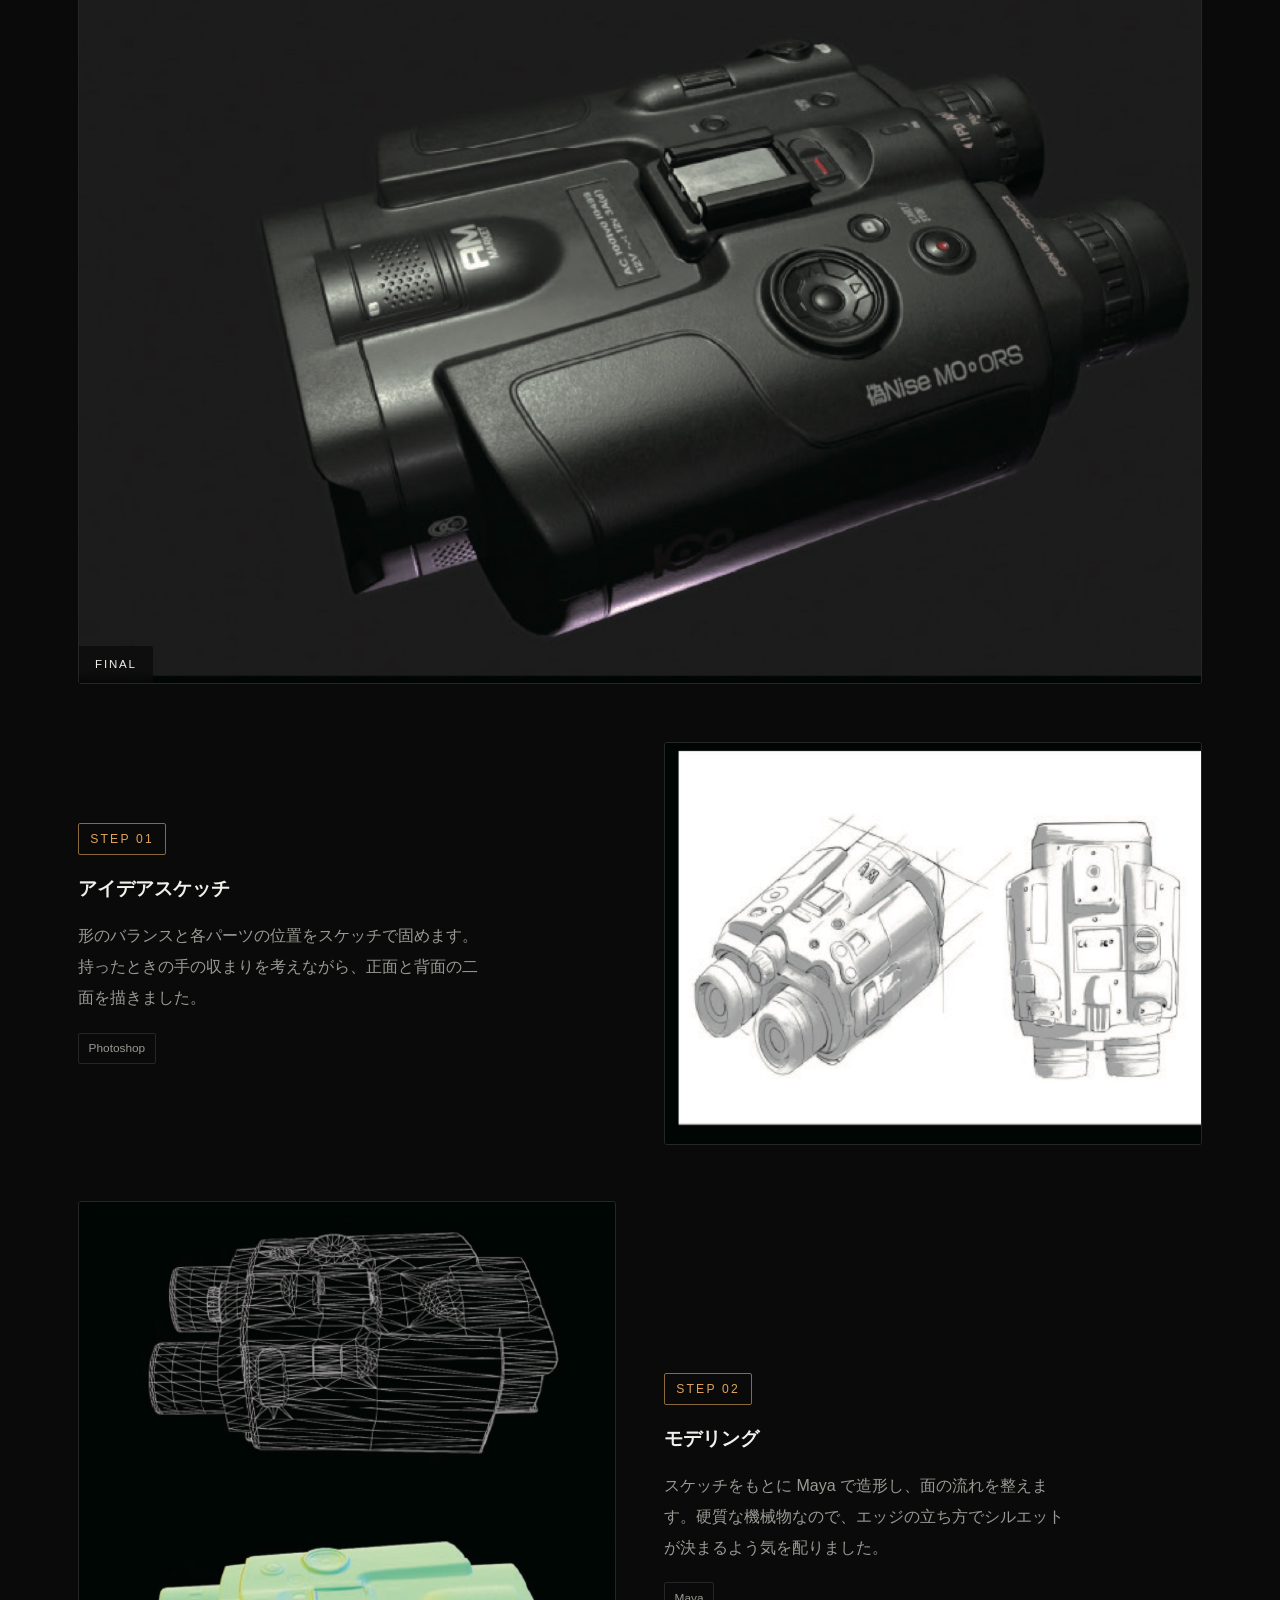
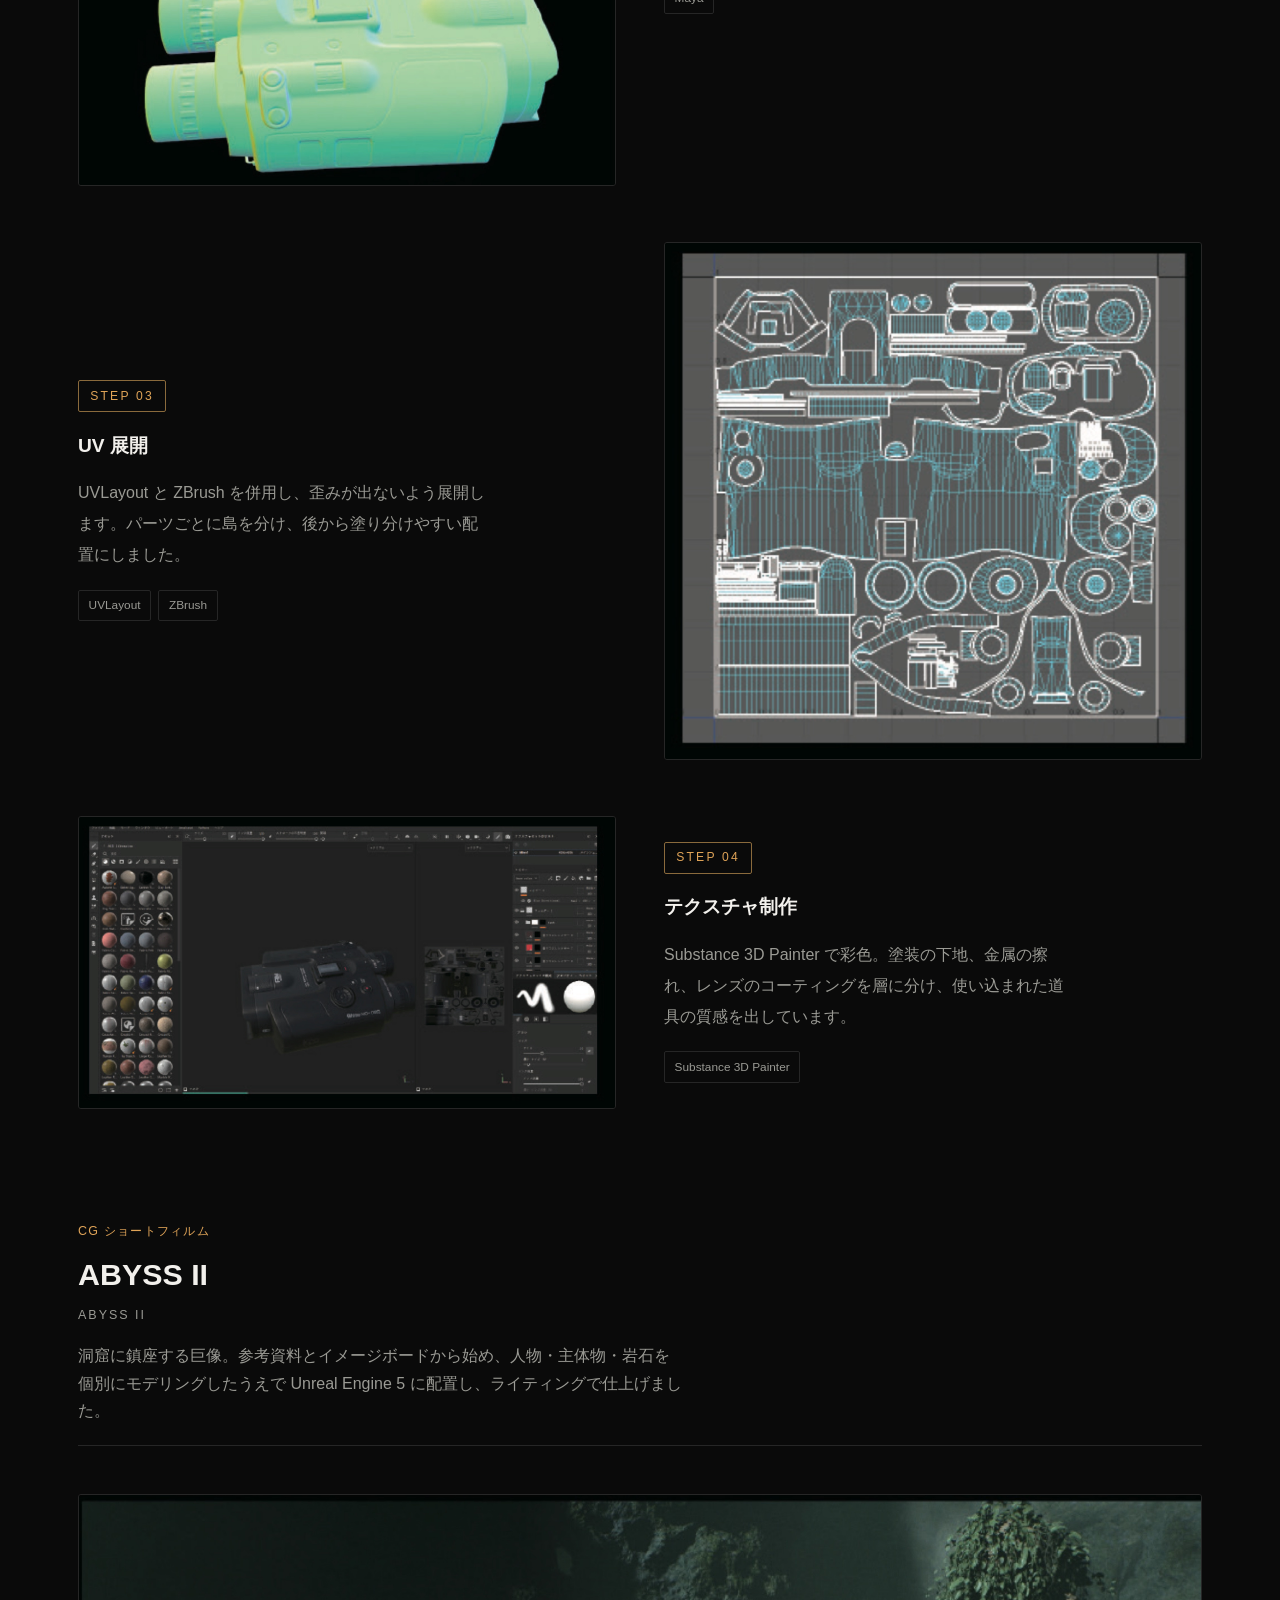
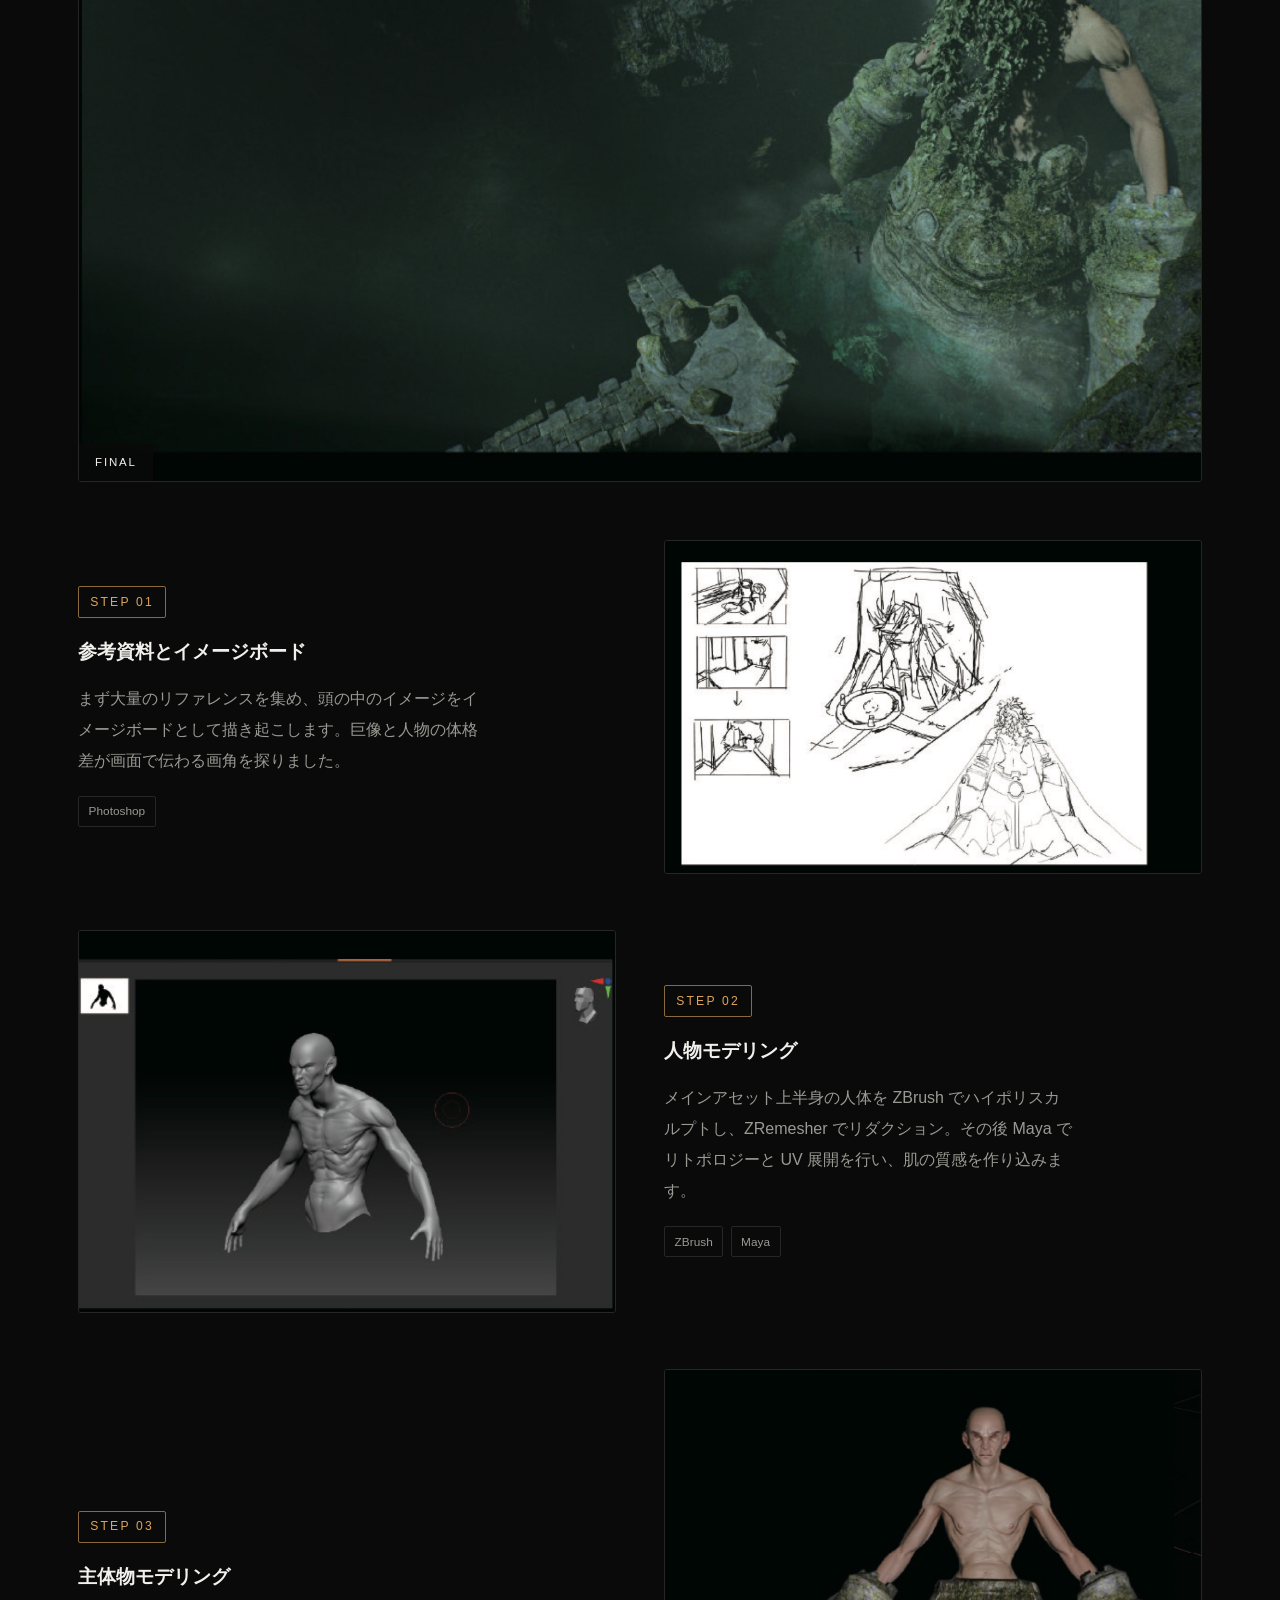
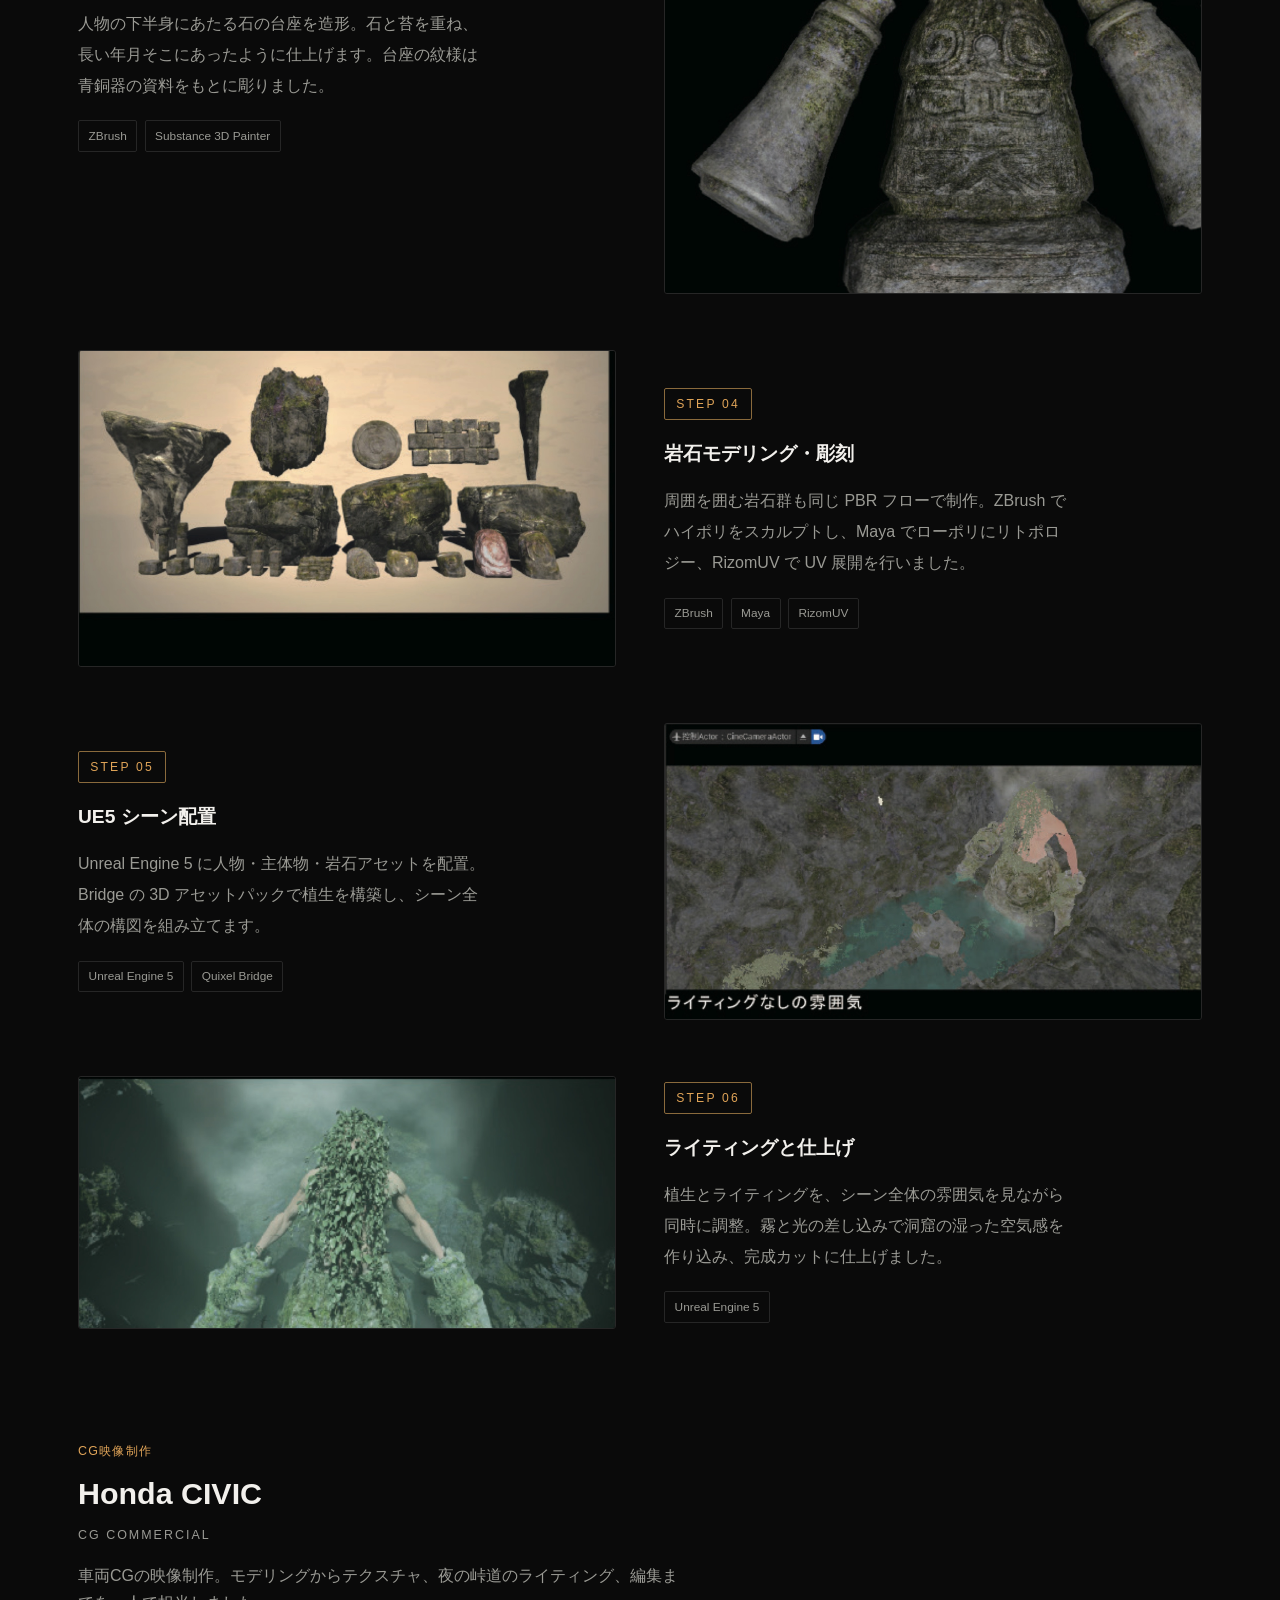
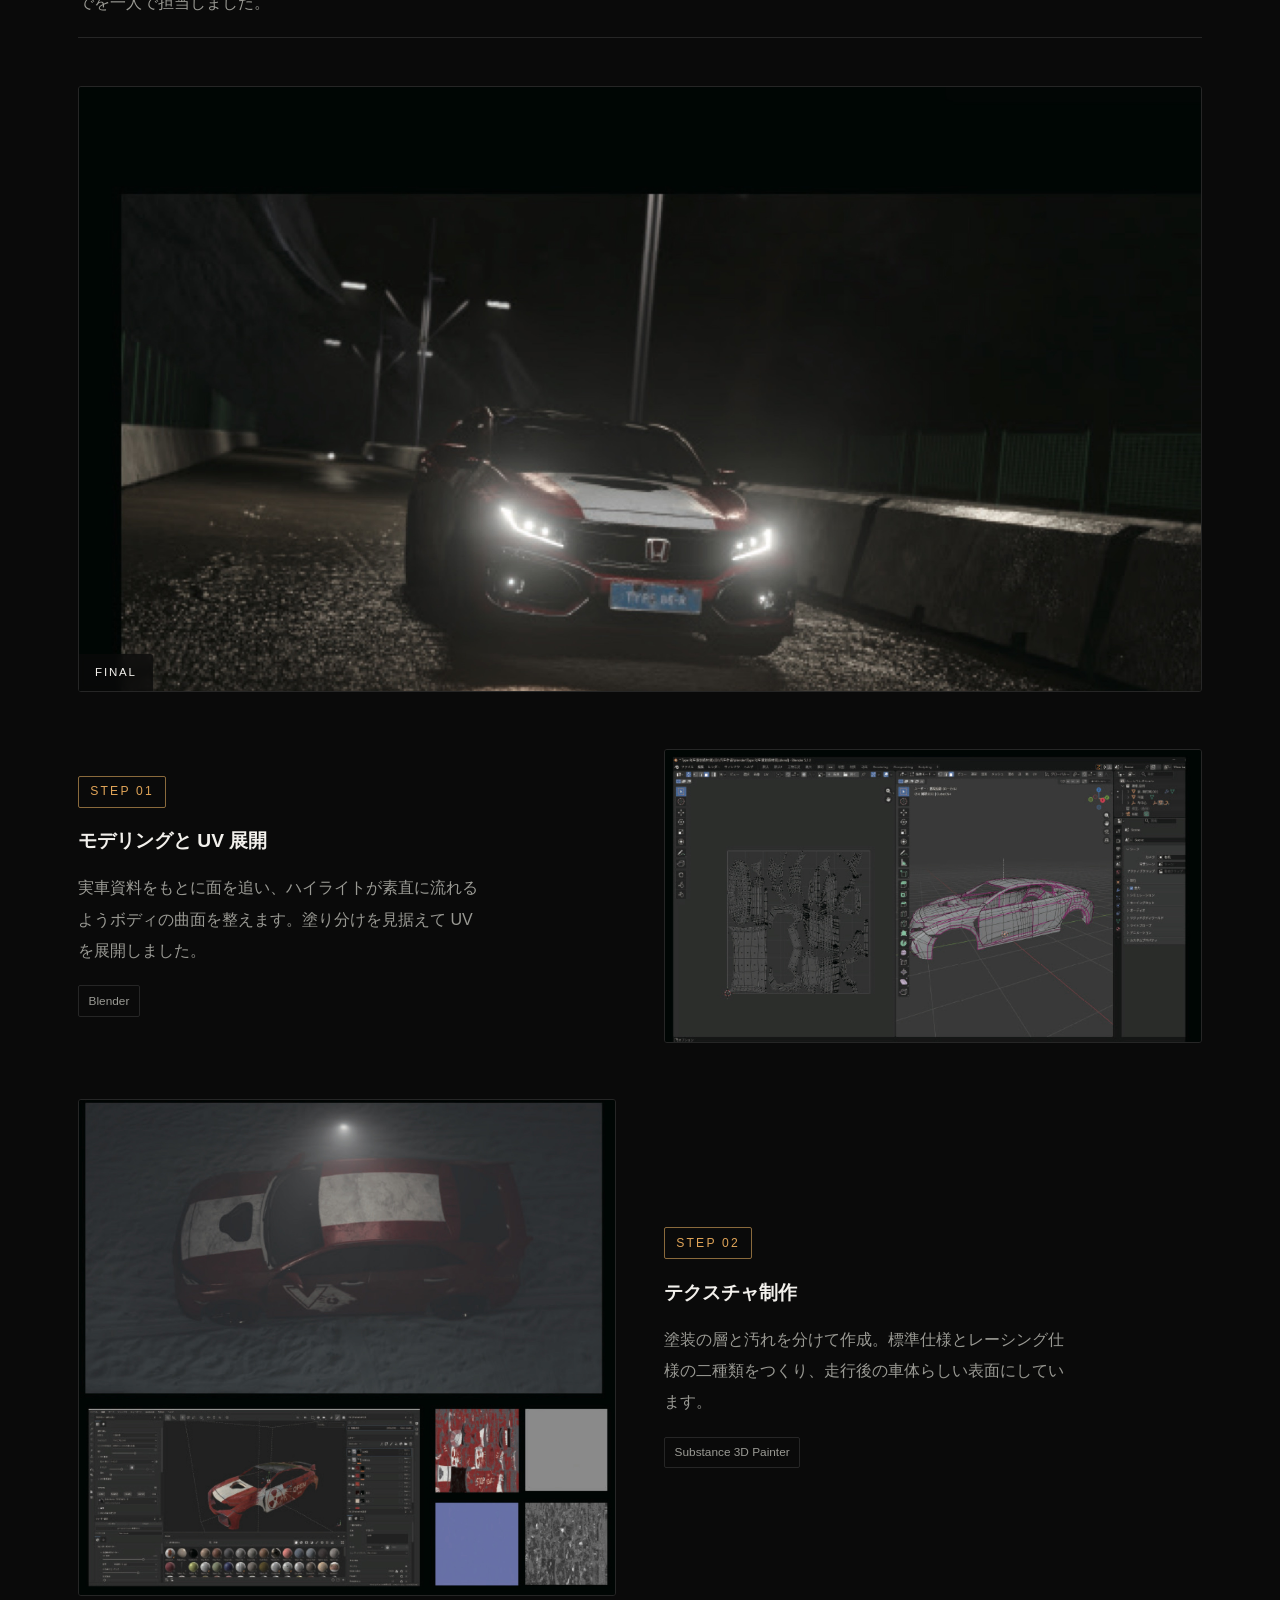
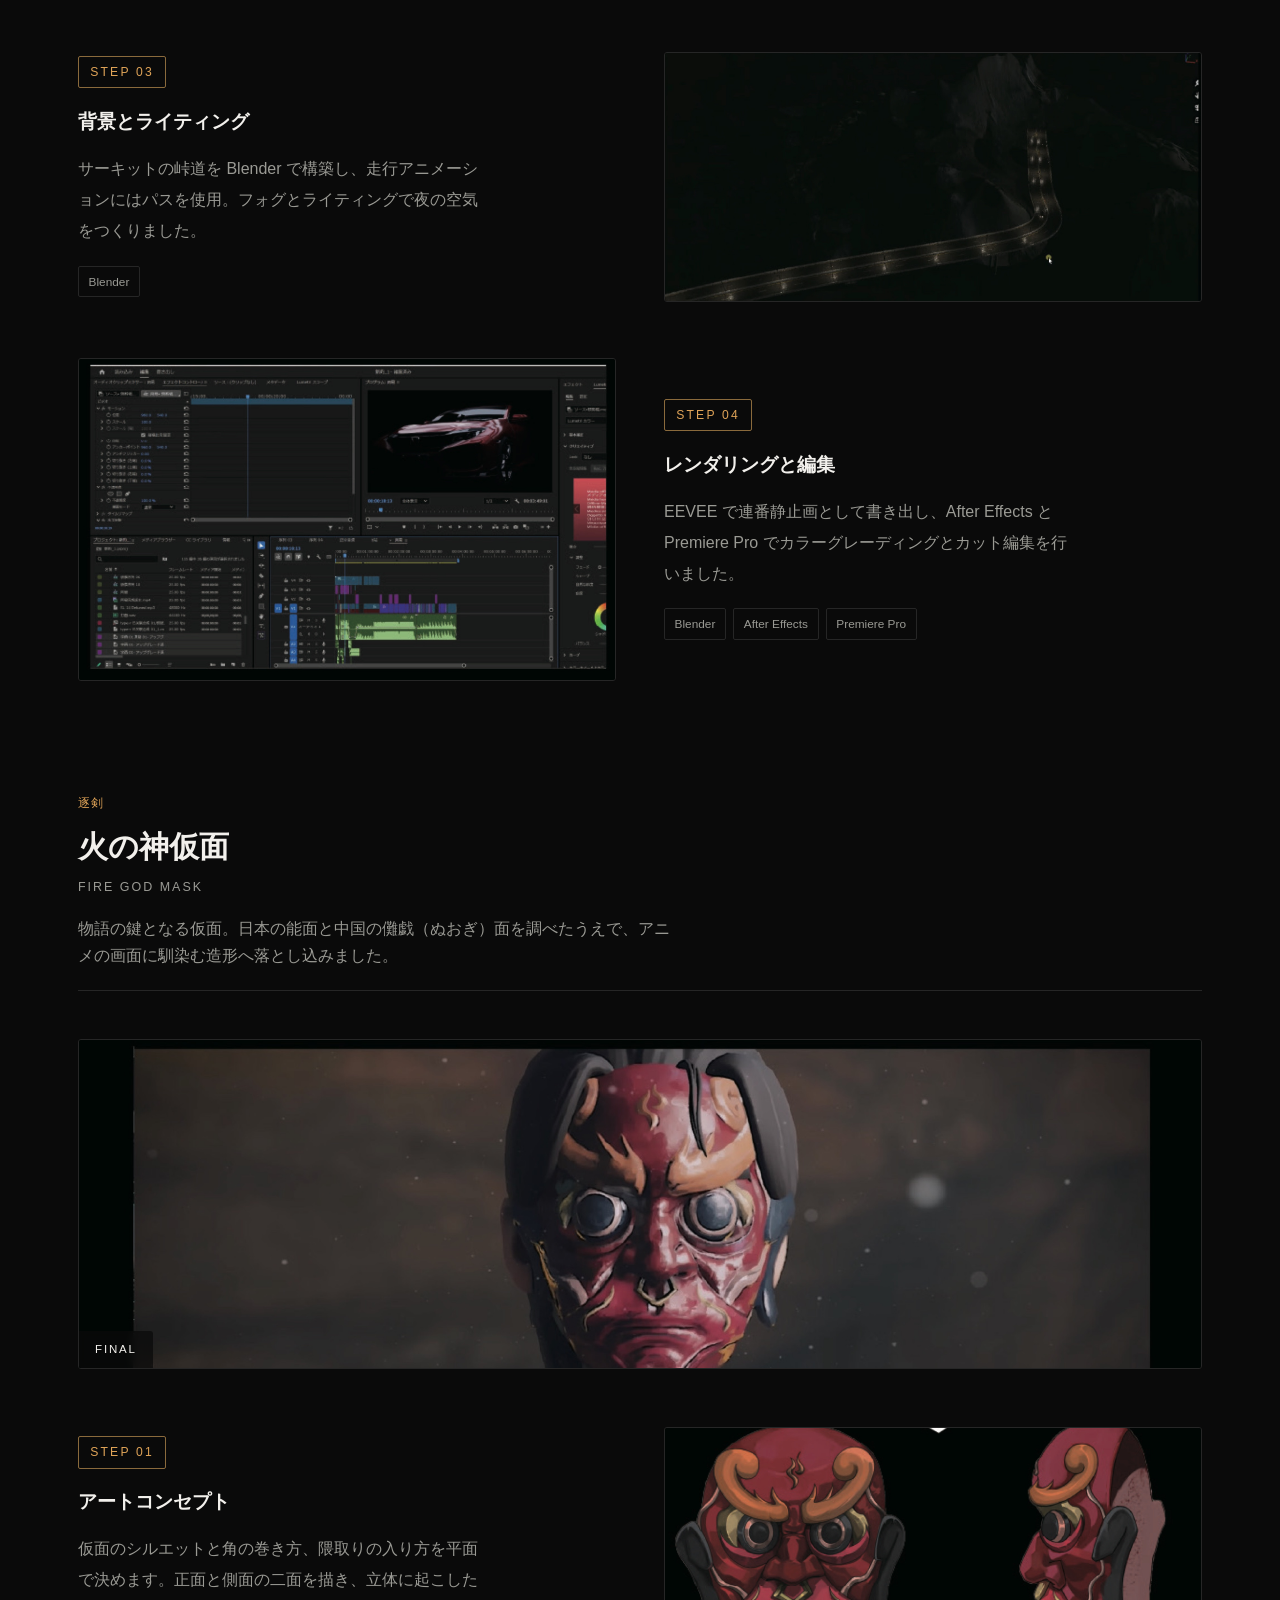
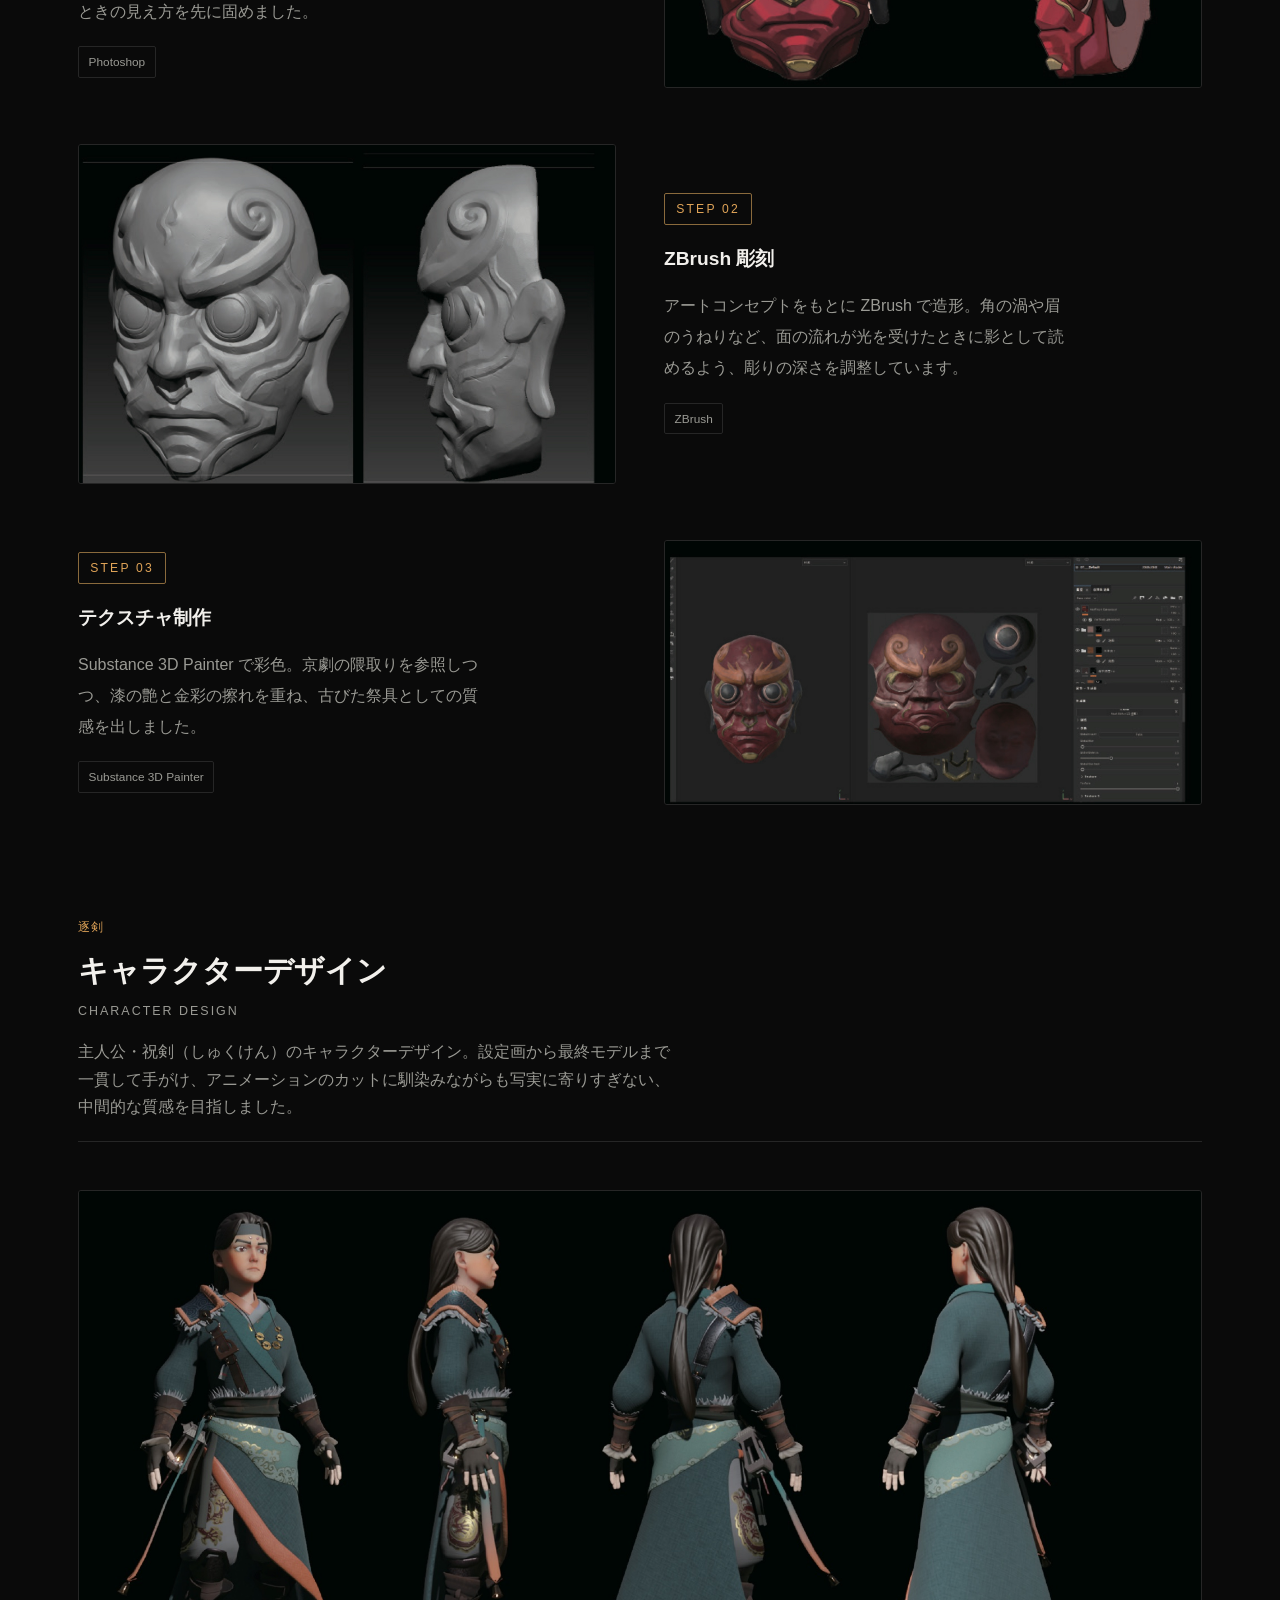
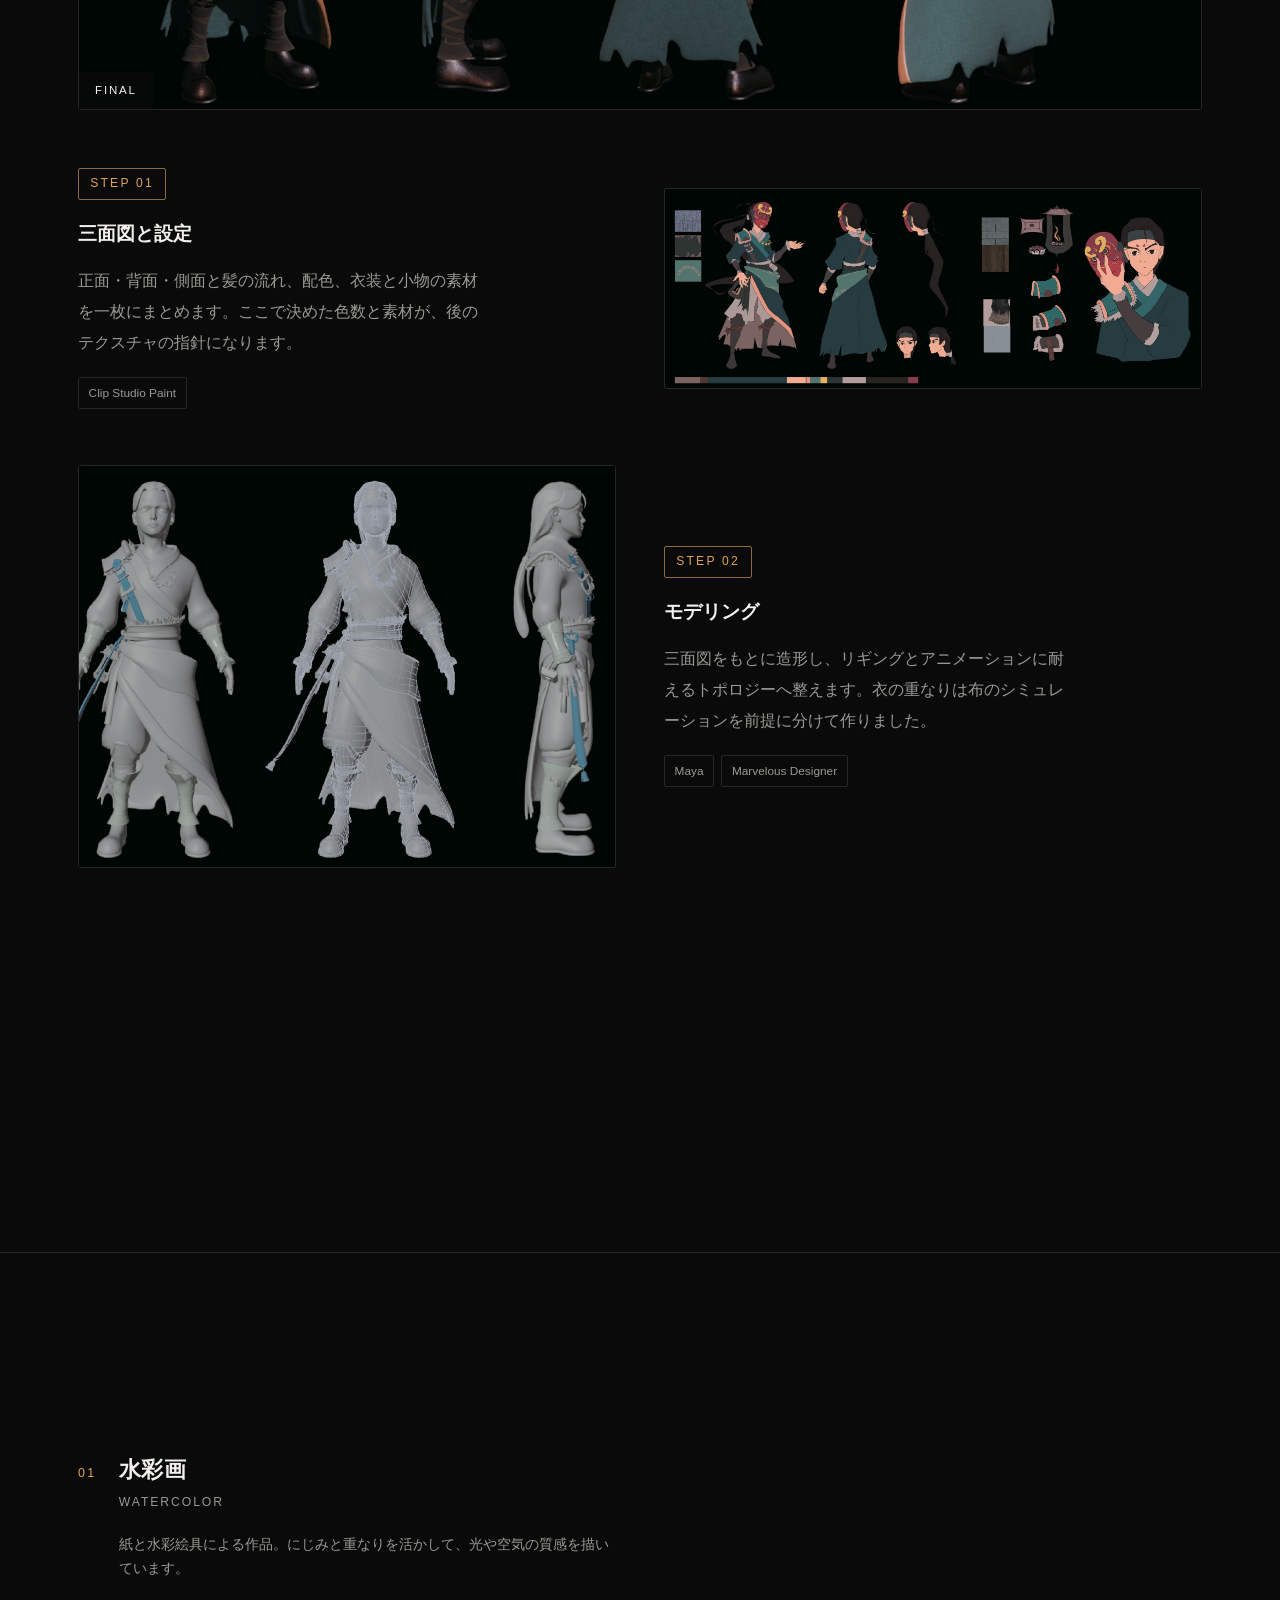
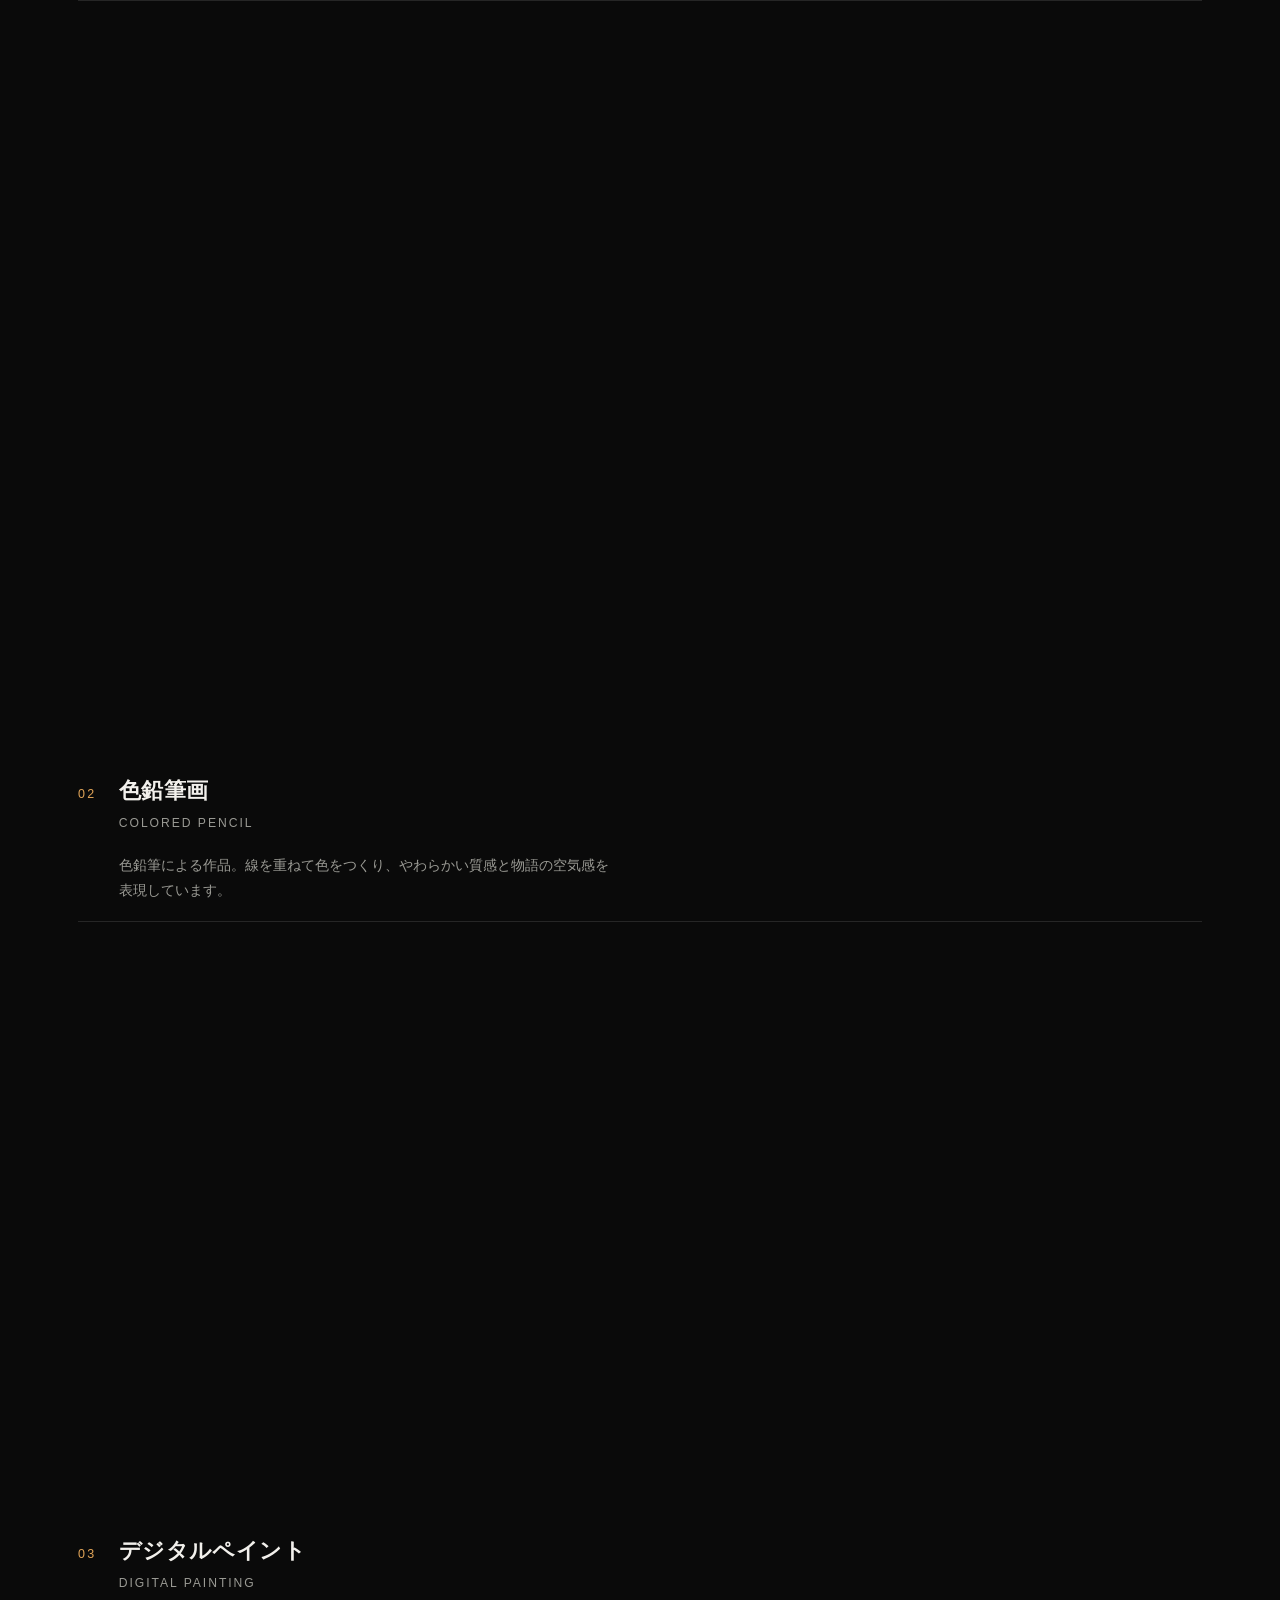
==== commit 9ba18cfb: "Add Korean language support" ====
--- a/works.html
+++ b/works.html
@@ -38,10 +38,10 @@
         </button>
         <div class="lang-menu" role="menu">
           <button type="button" role="menuitem" data-lang="ja">日本語</button>
-          <button type="button" role="menuitem" data-lang="ko">한국어</button>
-          <button type="button" role="menuitem" data-lang="en">English</button>
           <button type="button" role="menuitem" data-lang="zh-CN">简体中文</button>
           <button type="button" role="menuitem" data-lang="zh-TW">繁體中文</button>
+          <button type="button" role="menuitem" data-lang="en">English</button>
+          <button type="button" role="menuitem" data-lang="ko">한국어</button>
         </div>
       </div>
       <button class="nav-toggle" aria-label="Toggle menu">&#9776;</button>
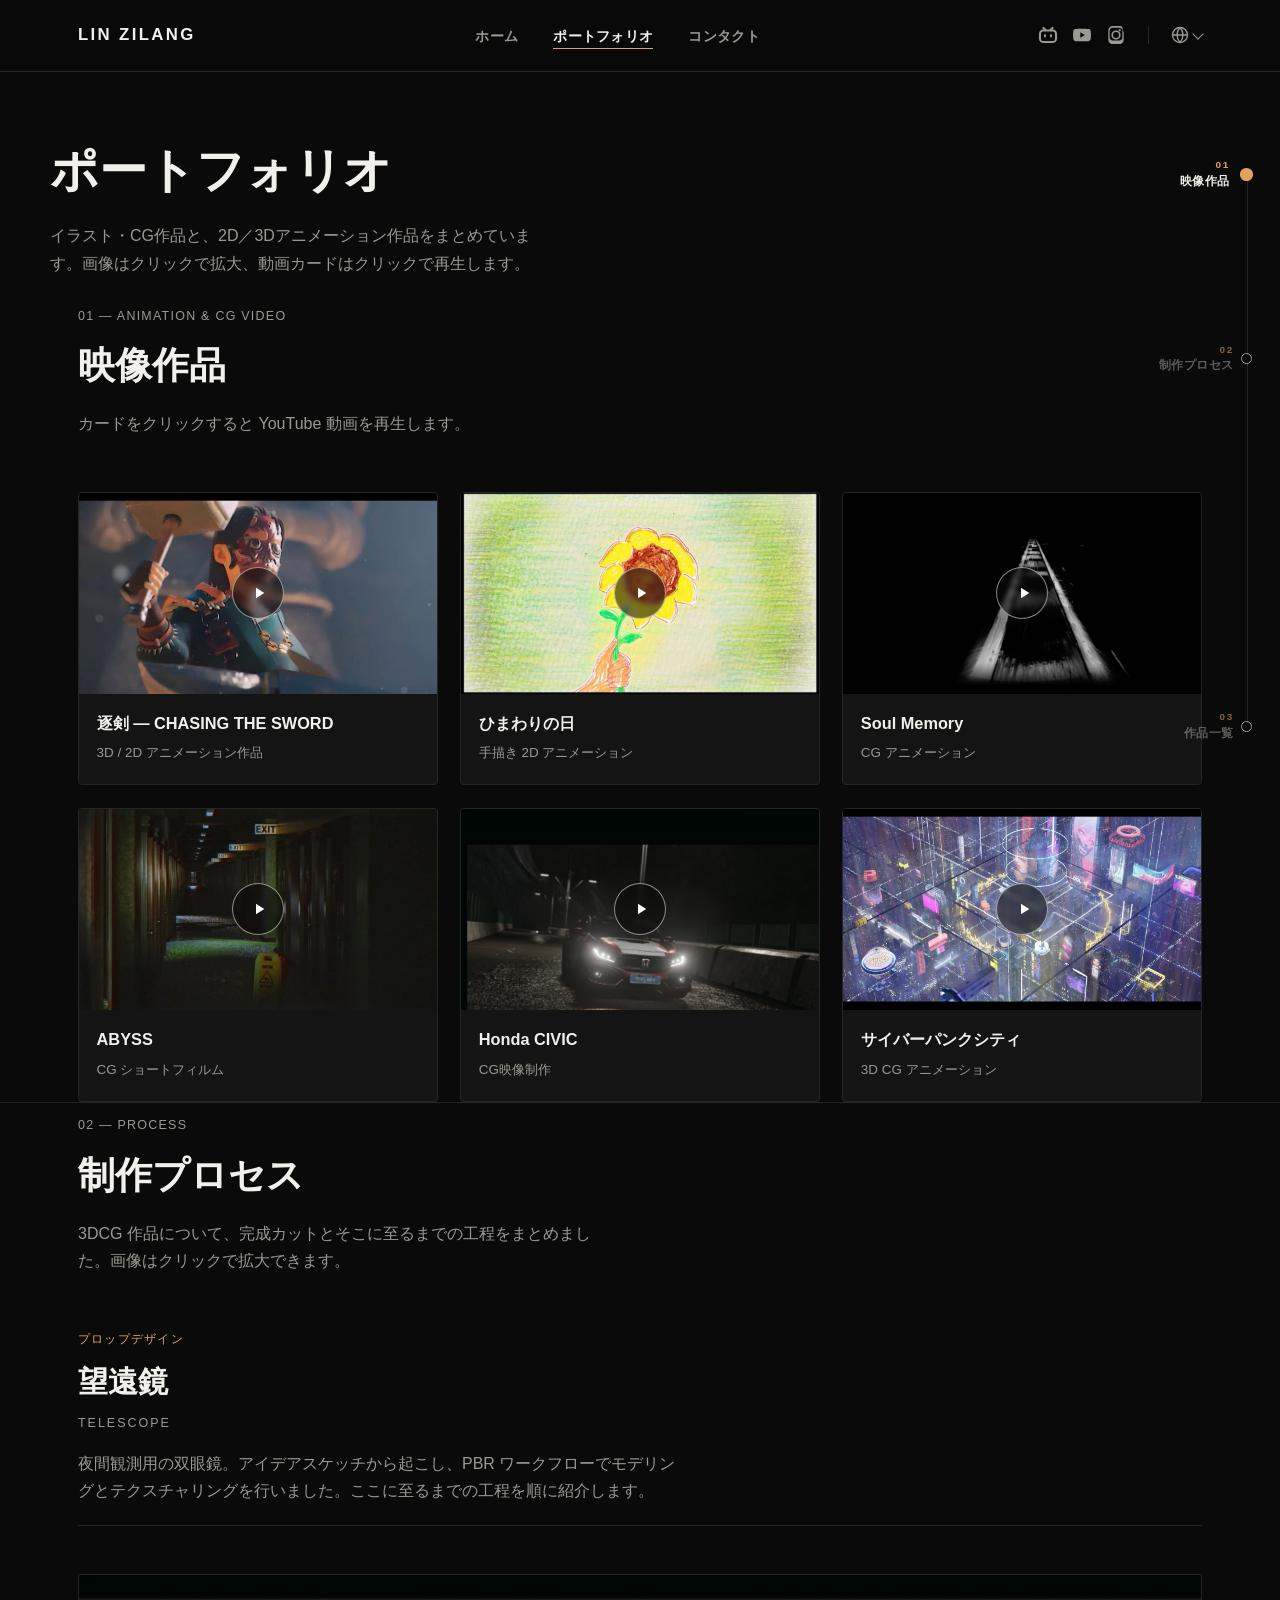
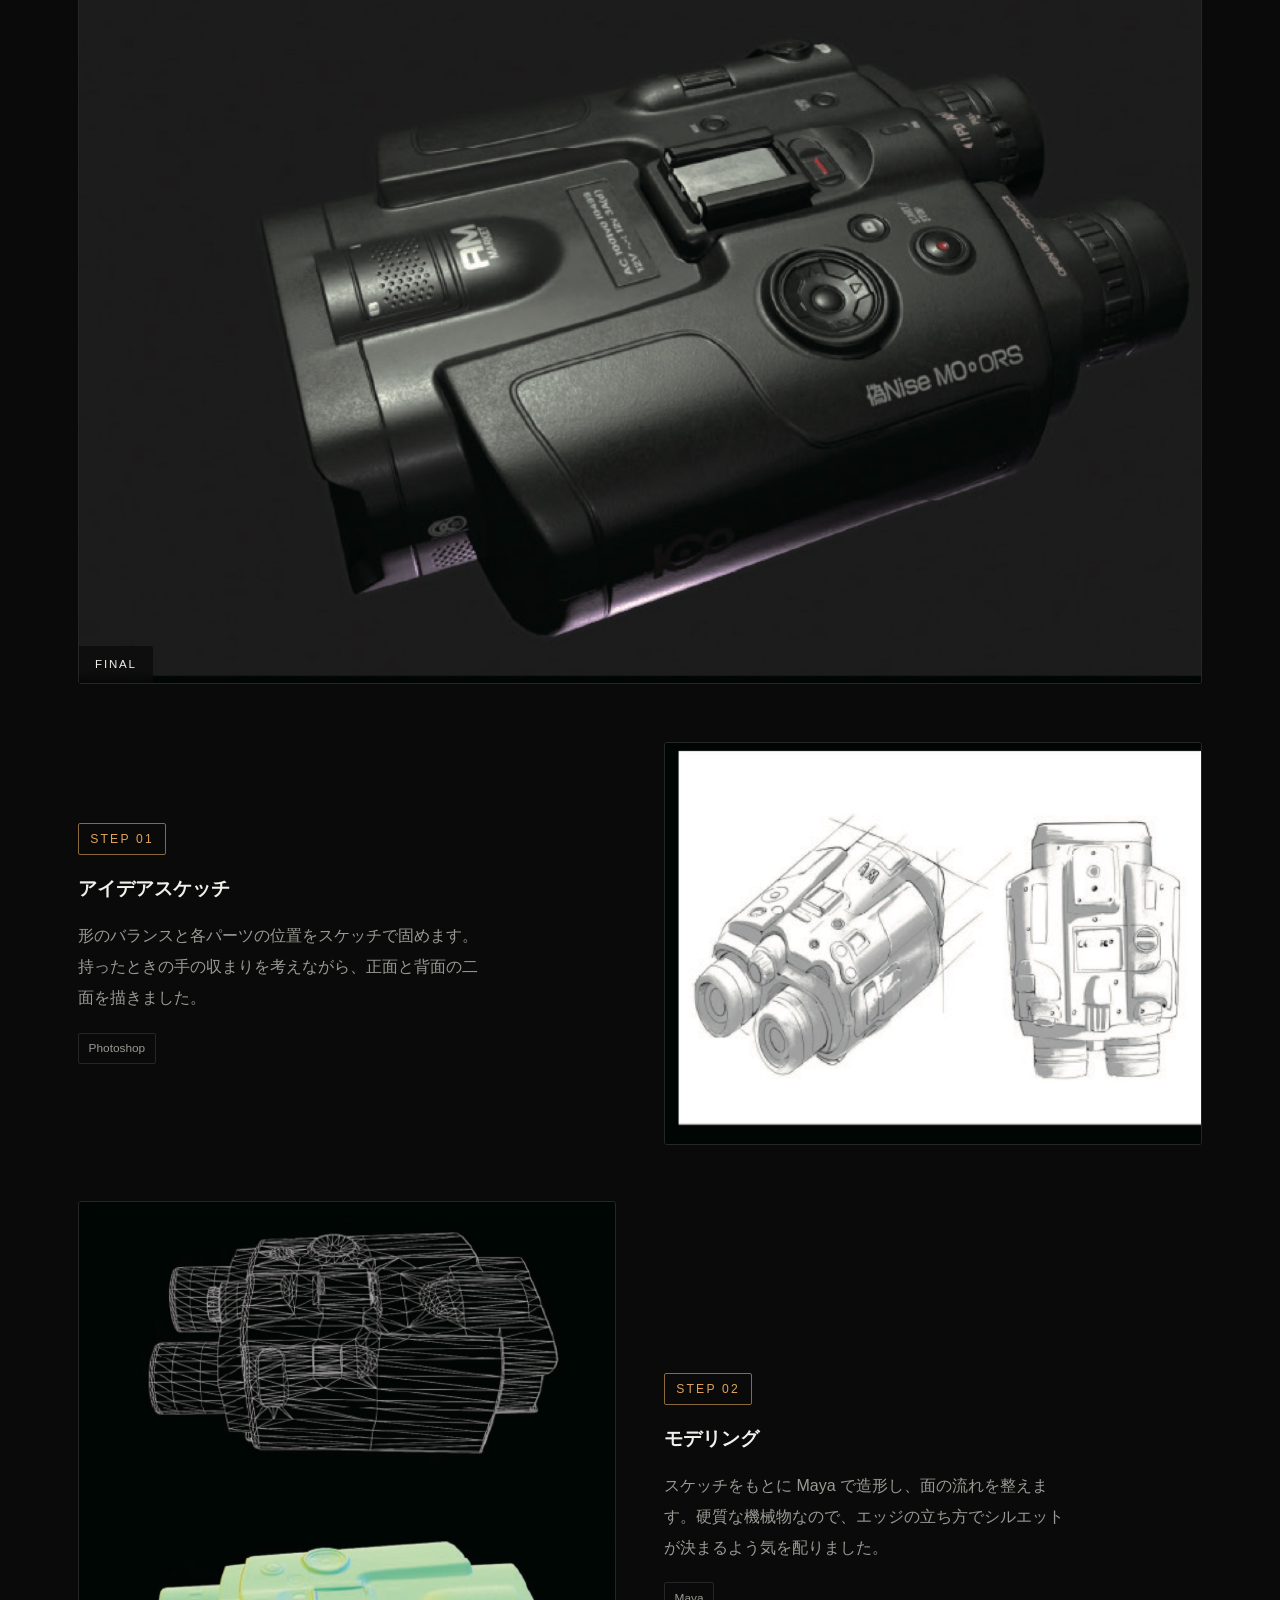
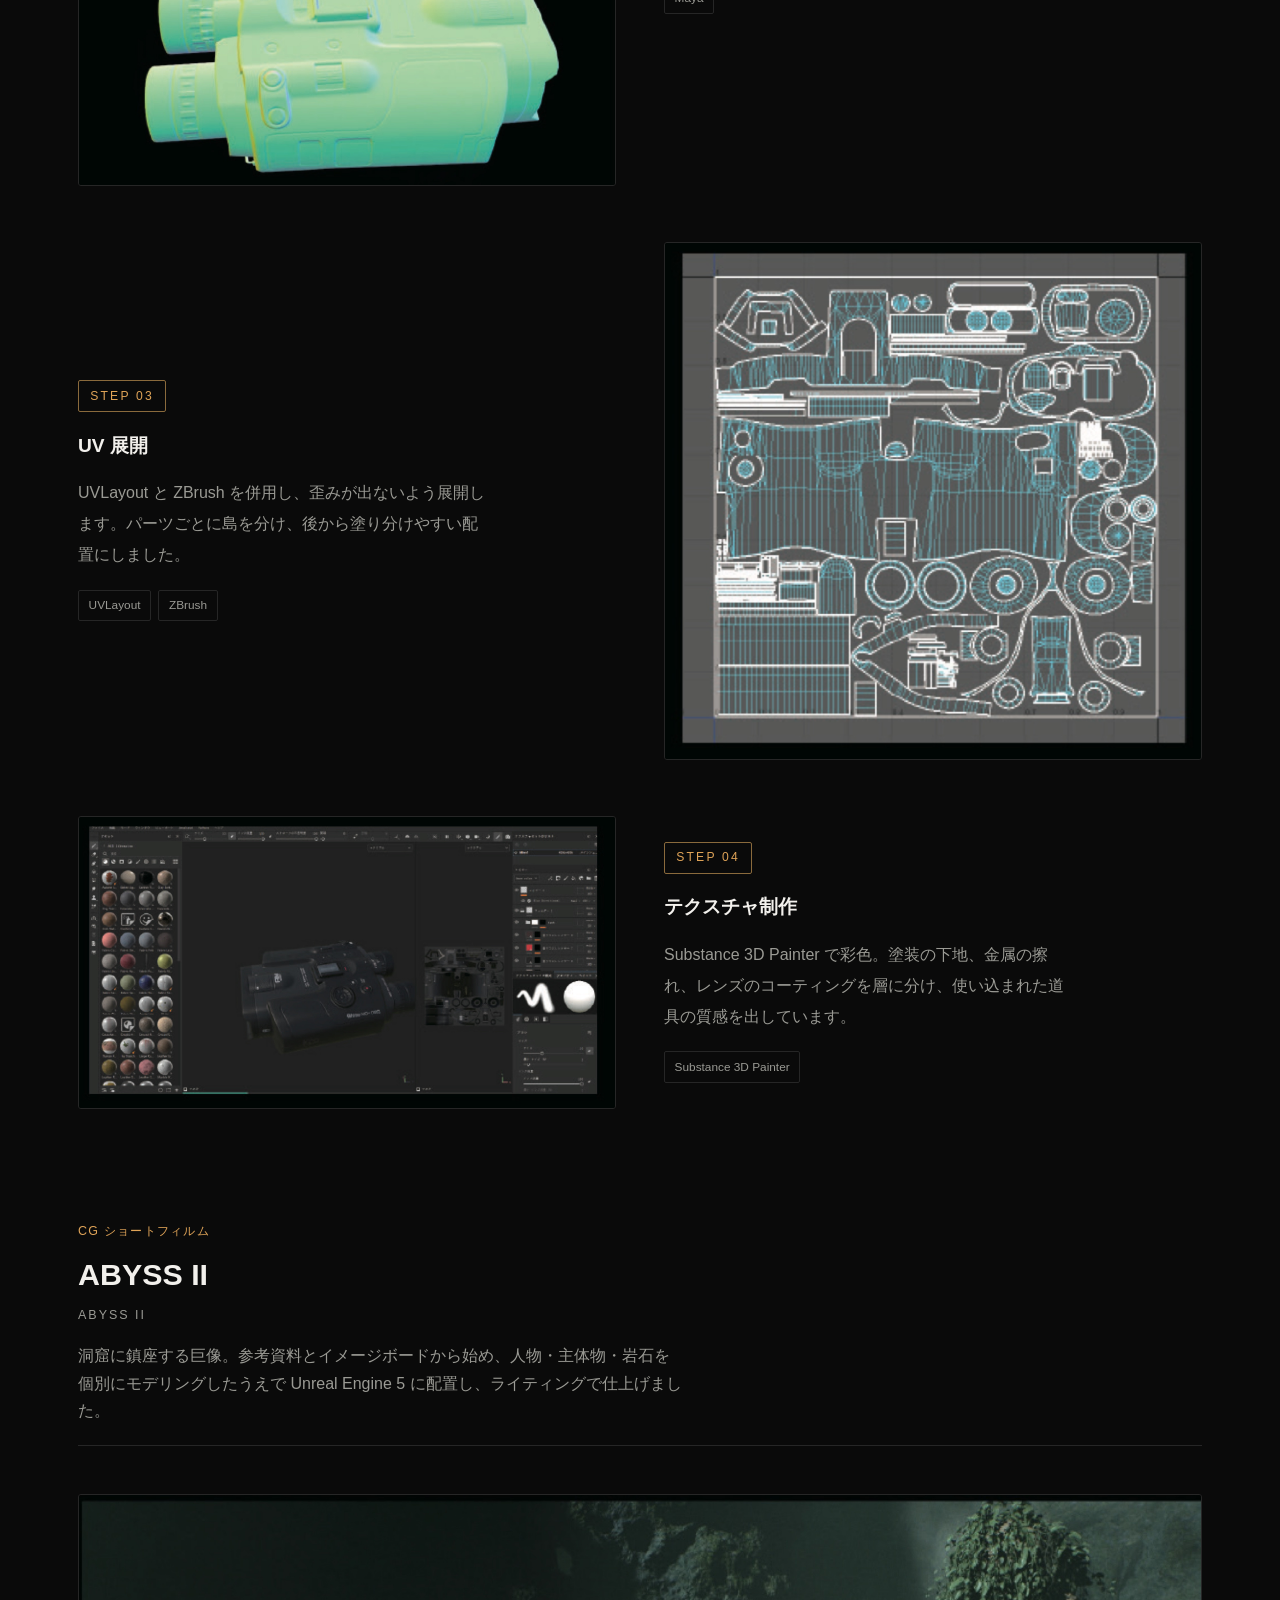
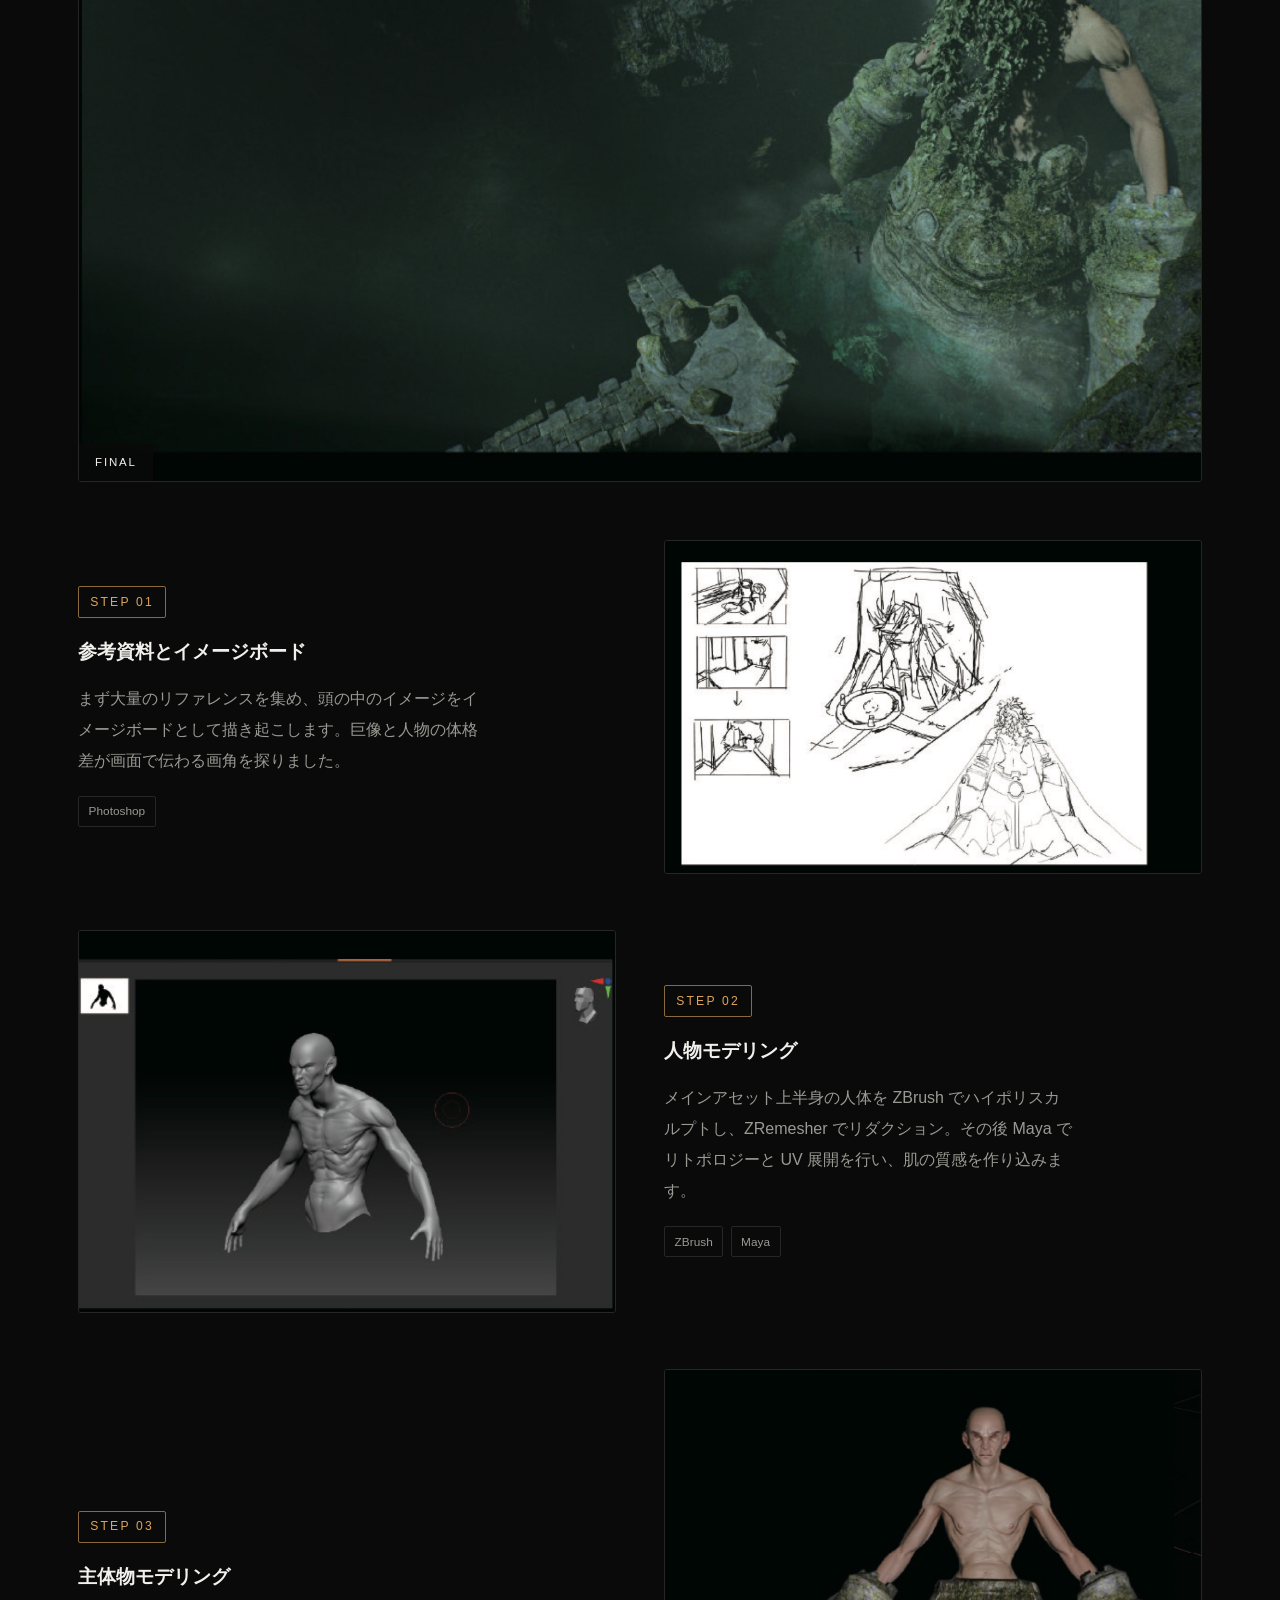
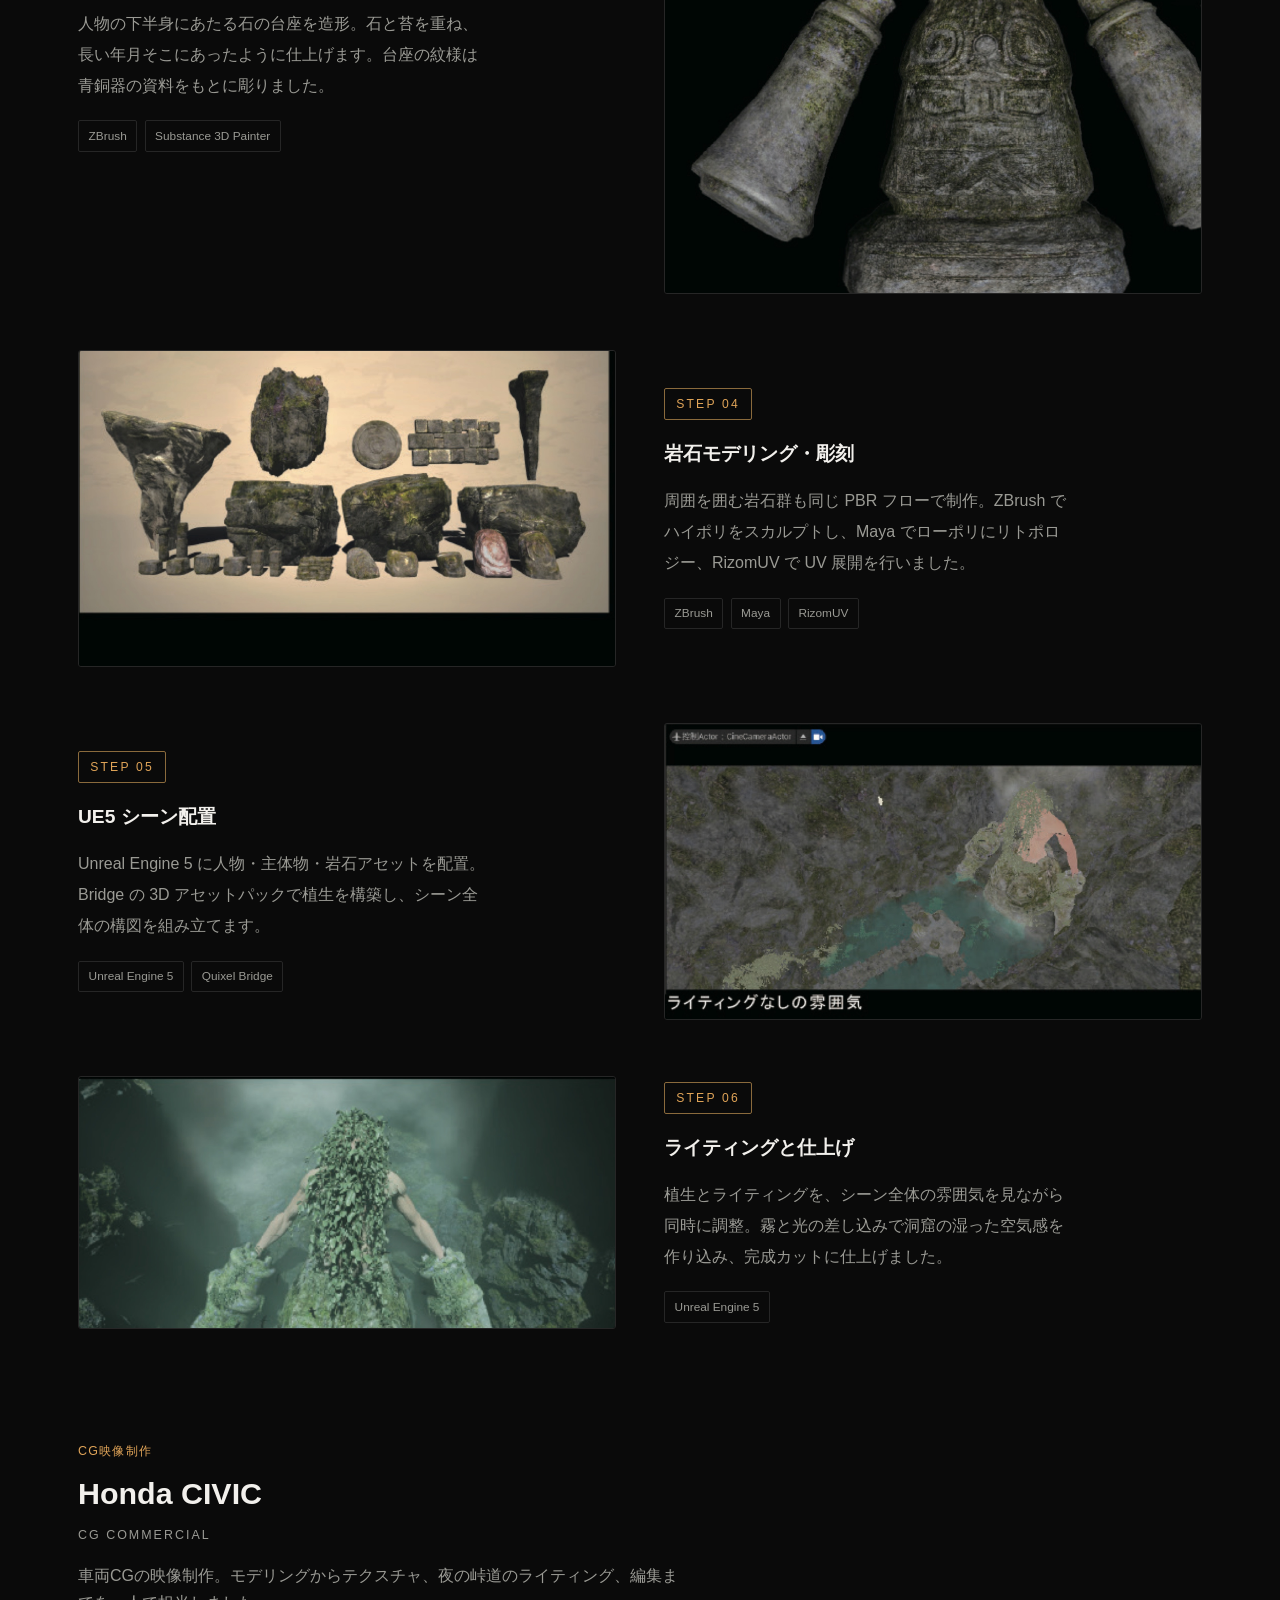
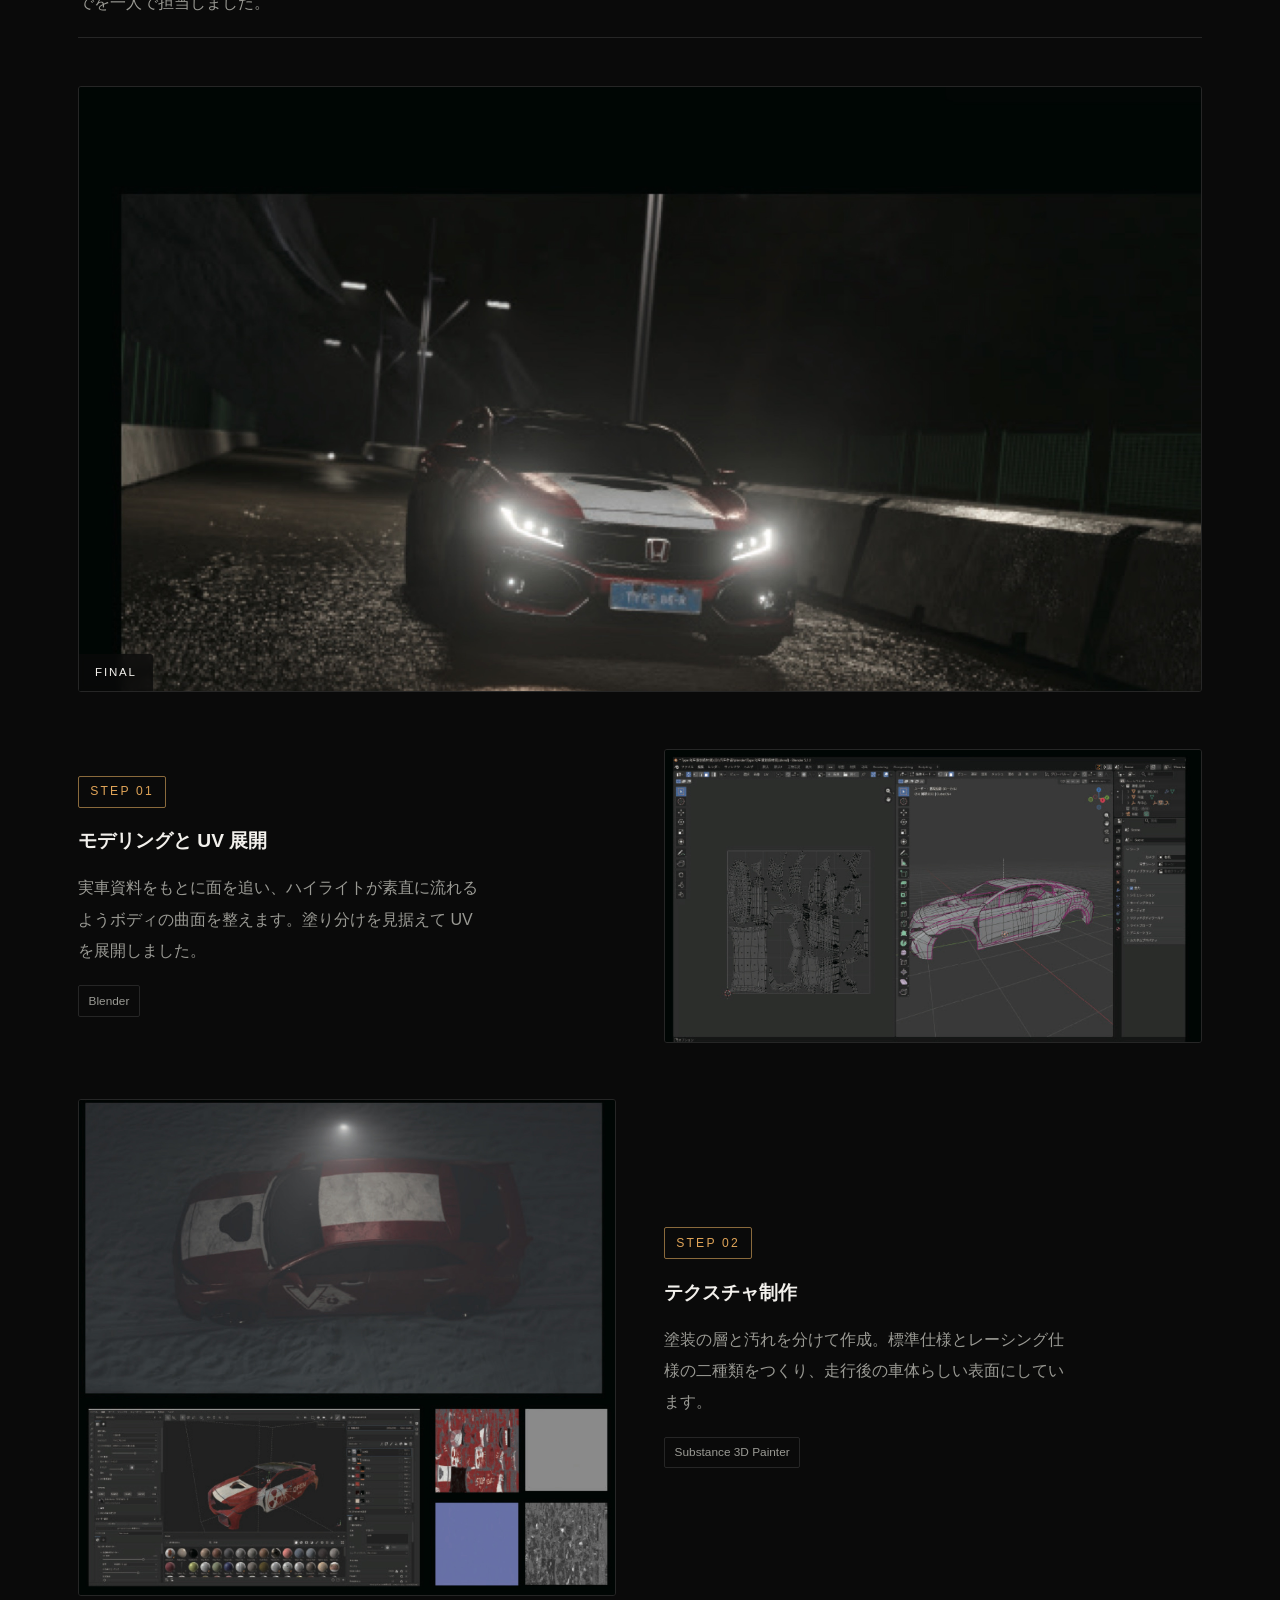
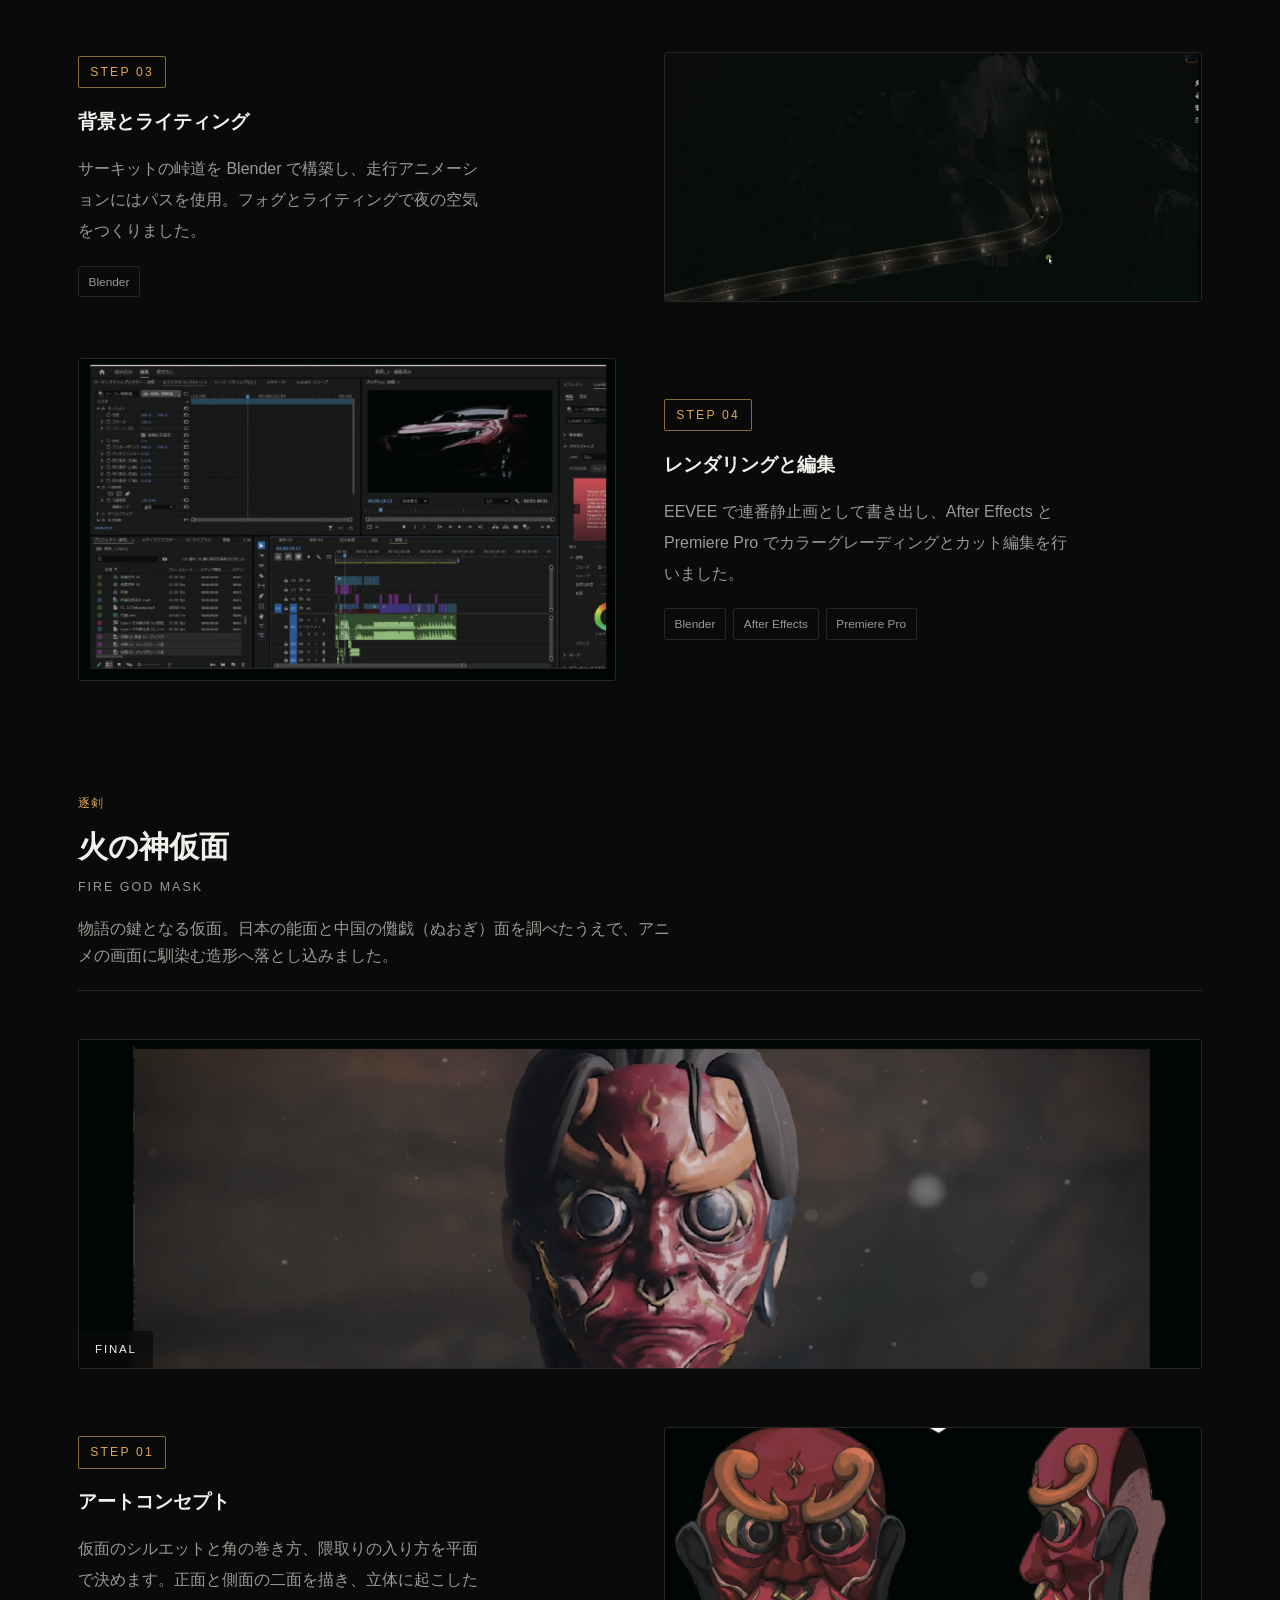
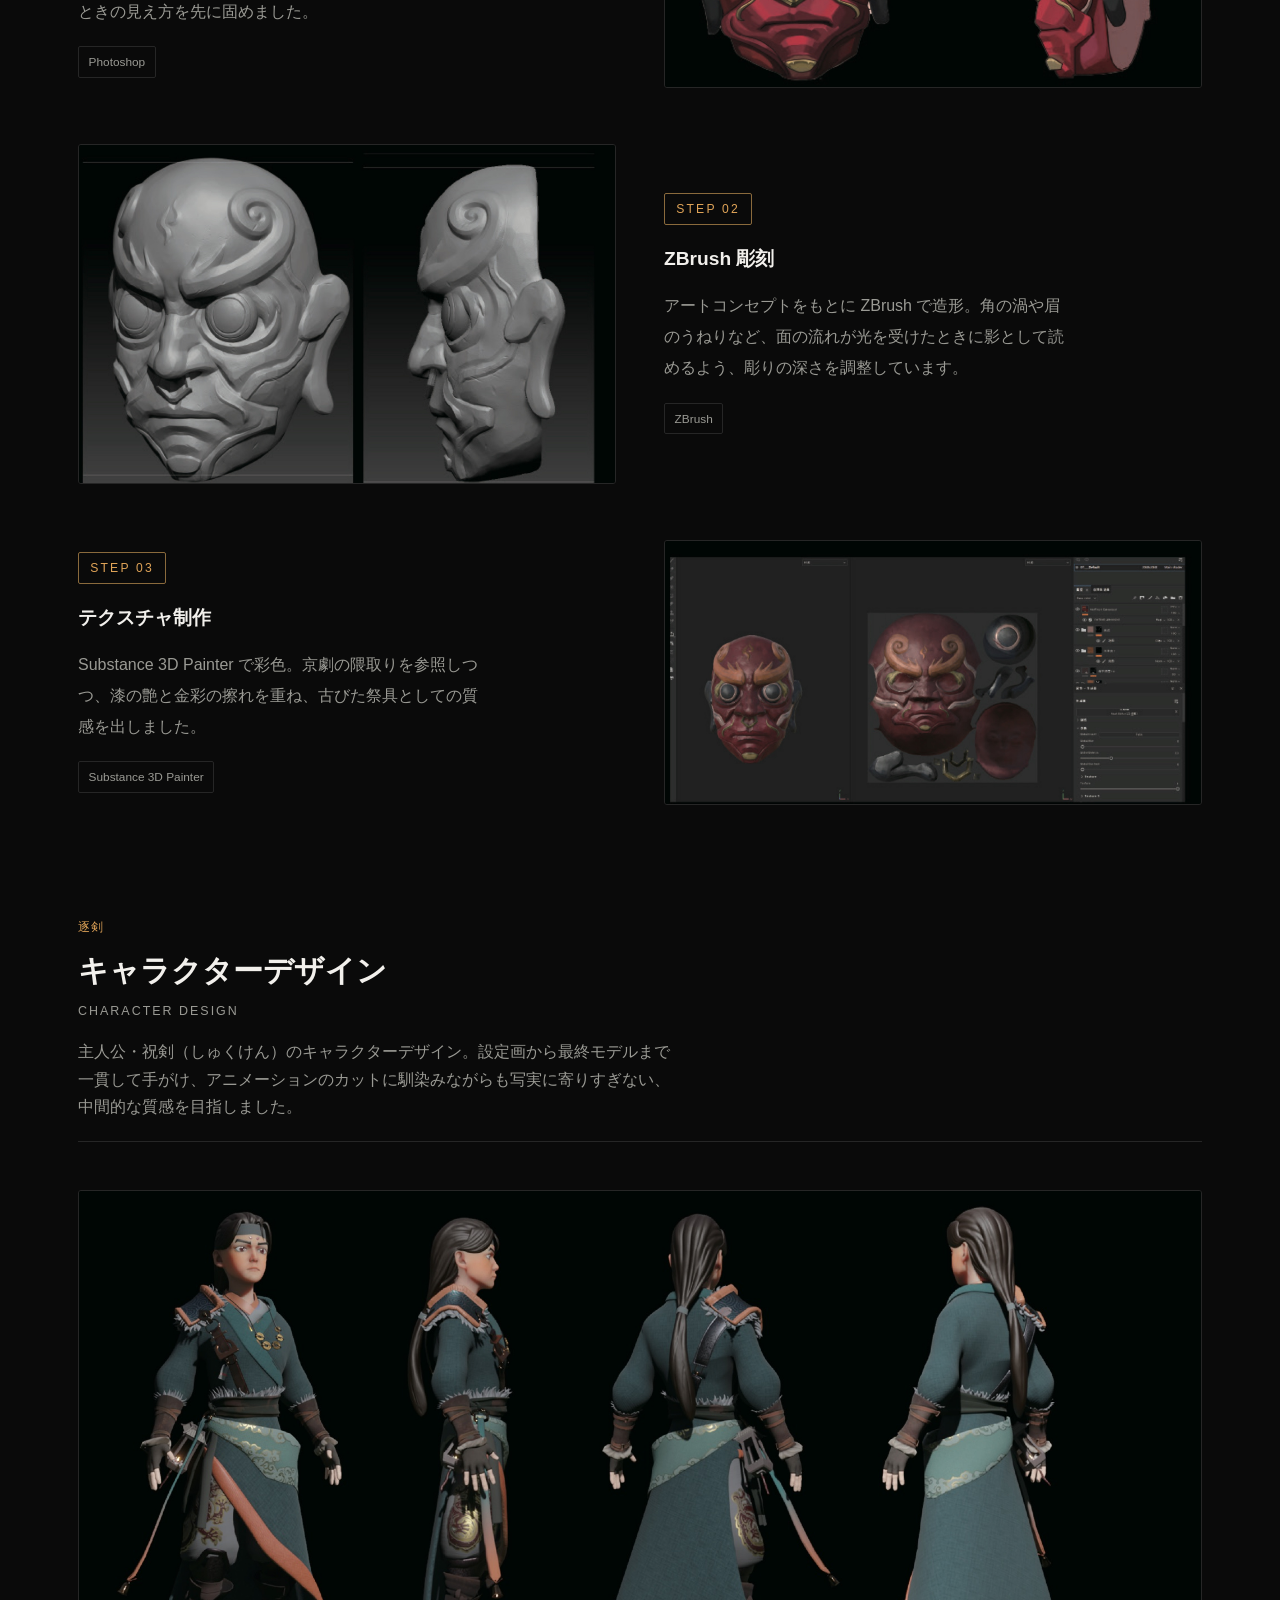
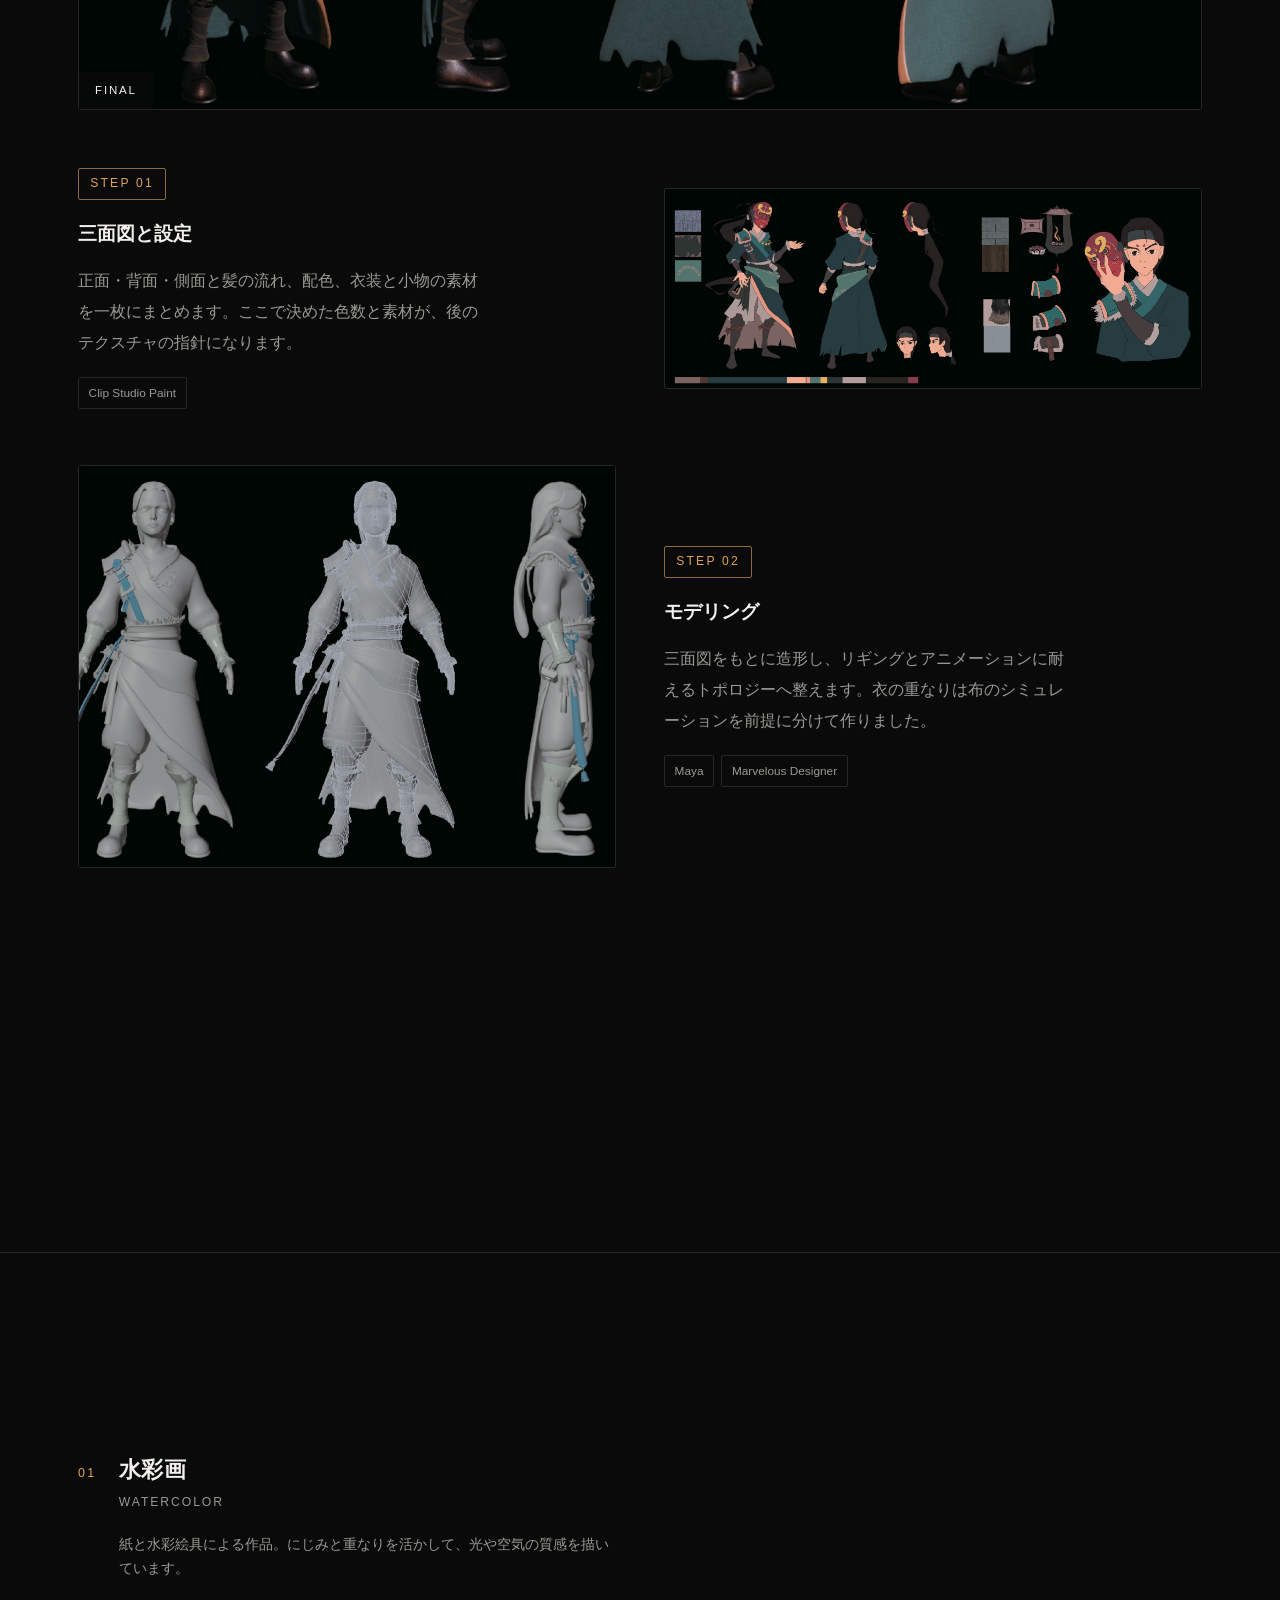
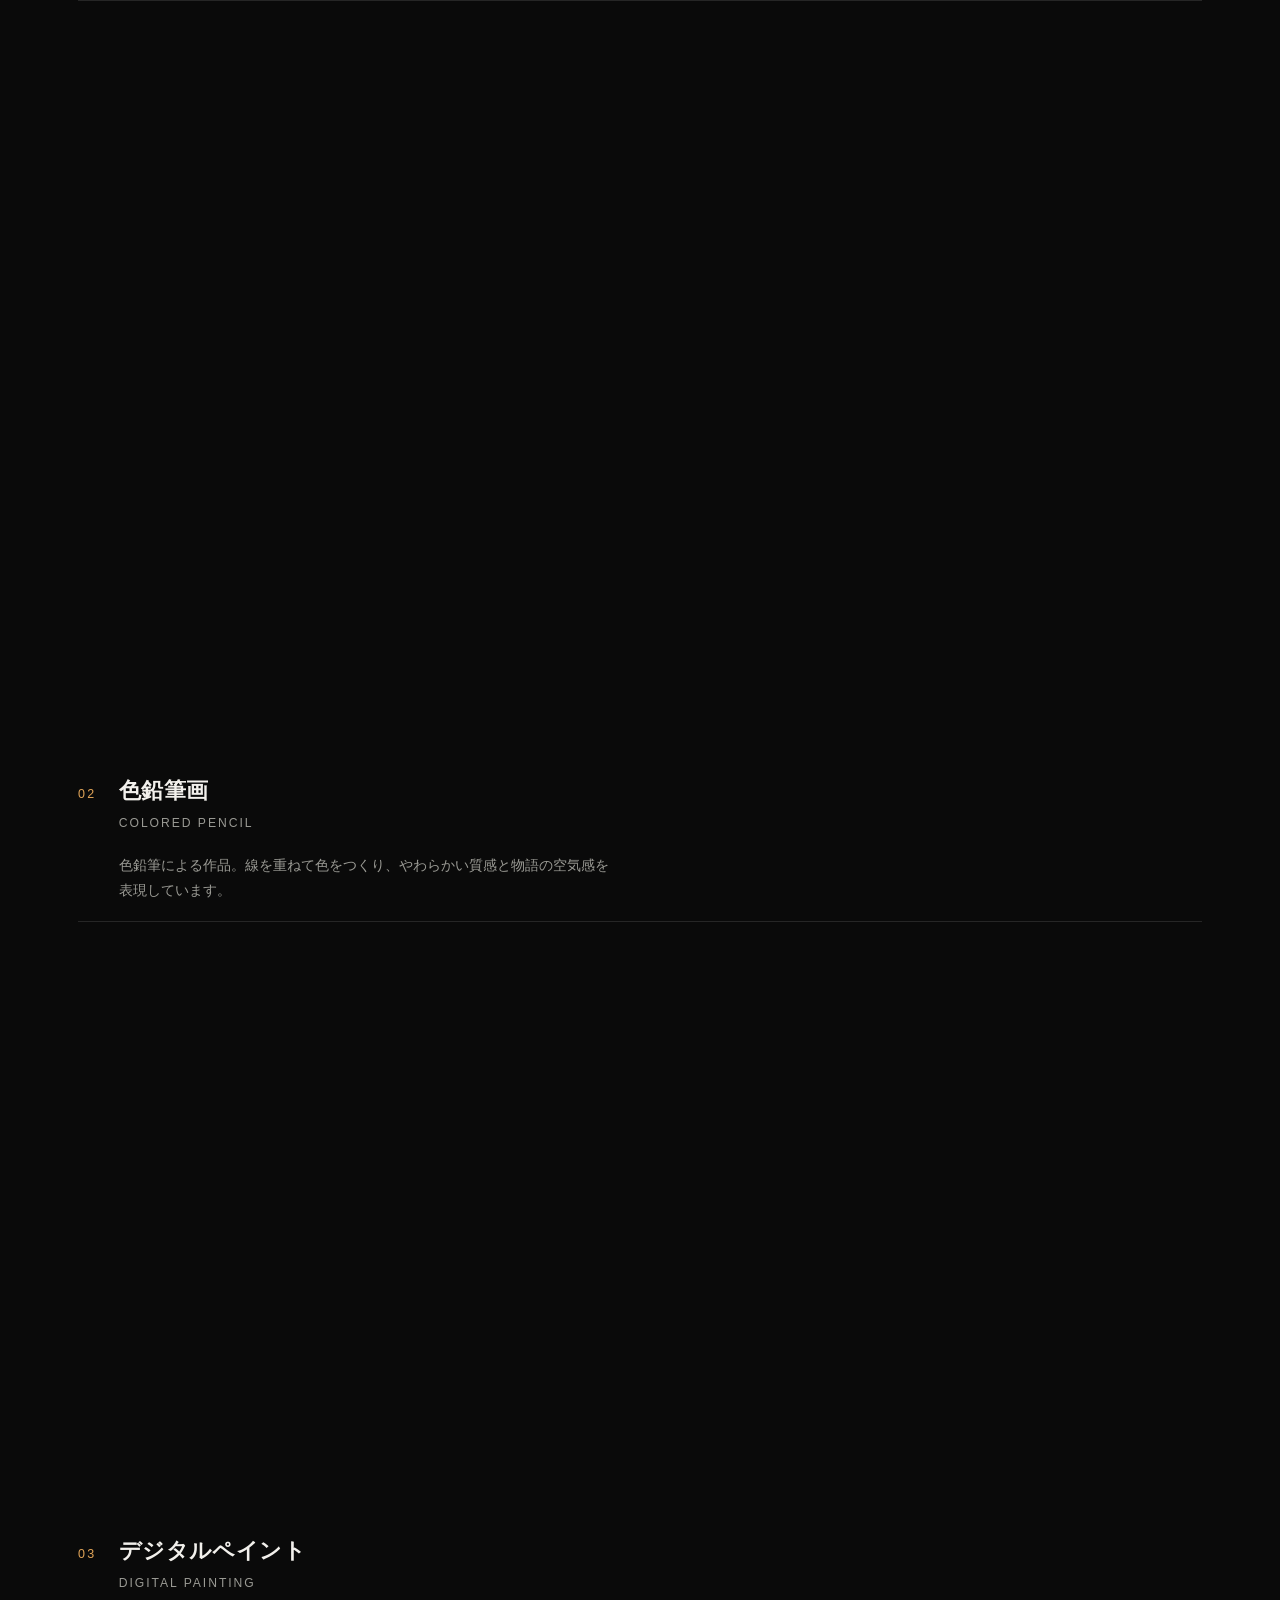
==== commit 1bd1107c: "Adjust works navigation and Japanese labels" ====
--- a/works.html
+++ b/works.html
@@ -3,7 +3,7 @@
 <head>
 <meta charset="UTF-8">
 <meta name="viewport" content="width=device-width, initial-scale=1.0">
-<title>Portfolio | LIN ZILANG</title>
+<title>ポートフォリオ | LIN ZILANG</title>
 <meta name="description" content="林梓朗（リン シロウ）の作品集。イラスト、CG、2D/3Dアニメーション作品を掲載しています。">
 <link rel="icon" href="data:,">
 <link rel="stylesheet" href="assets/css/style.css">
@@ -14,9 +14,9 @@
   <div class="container">
     <a class="brand" href="index.html">LIN ZILANG</a>
     <ul class="nav-links">
-      <li><a href="index.html" data-i18n="nav.home">Home</a></li>
-      <li><a href="works.html" aria-current="page" data-i18n="nav.portfolio">Portfolio</a></li>
-      <li><a href="#contact" data-i18n="nav.contact">Contact</a></li>
+      <li><a href="index.html" data-i18n="nav.home">ホーム</a></li>
+      <li><a href="works.html" aria-current="page" data-i18n="nav.portfolio">ポートフォリオ</a></li>
+      <li><a href="#contact" data-i18n="nav.contact">コンタクト</a></li>
     </ul>
     <div class="nav-right">
       <div class="social-icons">
@@ -38,10 +38,10 @@
         </button>
         <div class="lang-menu" role="menu">
           <button type="button" role="menuitem" data-lang="ja">日本語</button>
+          <button type="button" role="menuitem" data-lang="ko">한국어</button>
+          <button type="button" role="menuitem" data-lang="en">English</button>
           <button type="button" role="menuitem" data-lang="zh-CN">简体中文</button>
           <button type="button" role="menuitem" data-lang="zh-TW">繁體中文</button>
-          <button type="button" role="menuitem" data-lang="en">English</button>
-          <button type="button" role="menuitem" data-lang="ko">한국어</button>
         </div>
       </div>
       <button class="nav-toggle" aria-label="Toggle menu">&#9776;</button>
@@ -51,21 +51,21 @@
 
 <nav class="works-dotnav" aria-label="Portfolio sections">
   <a class="dotnav-item" href="#video-works">
-    <span class="dot-label" data-i18n="works.videoHeading">映像作品</span>
+    <span class="dot-label"><span class="dot-index">01</span><span data-i18n="works.videoHeading">映像作品</span></span>
     <span class="dot"></span>
   </a>
   <a class="dotnav-item" href="#process">
-    <span class="dot-label" data-i18n="works.processHeading">制作プロセス</span>
+    <span class="dot-label"><span class="dot-index">02</span><span data-i18n="works.processHeading">制作プロセス</span></span>
     <span class="dot"></span>
   </a>
   <a class="dotnav-item" href="#gallery">
-    <span class="dot-label" data-i18n="works.galleryHeading">作品一覧</span>
+    <span class="dot-label"><span class="dot-index">03</span><span data-i18n="works.galleryHeading">作品一覧</span></span>
     <span class="dot"></span>
   </a>
 </nav>
 
 <div class="container page-head reveal">
-  <h1>Portfolio</h1>
+  <h1>ポートフォリオ</h1>
   <p data-i18n="works.pageDesc">イラスト・CG作品と、2D／3Dアニメーション作品をまとめています。画像はクリックで拡大、動画カードはクリックで再生します。</p>
 </div>
 
@@ -517,7 +517,7 @@
 <footer id="contact">
   <div class="container footer-contact">
     <div>
-      <p class="eyebrow" data-i18n="contact.eyebrow">Contact</p>
+      <p class="eyebrow" data-i18n="contact.eyebrow">コンタクト</p>
       <h2 data-i18n="contact.heading">一緒に何か作りませんか</h2>
       <p data-i18n="contact.body">お仕事のご依頼、コラボレーションのご相談、作品へのご感想など、お気軽にご連絡ください。</p>
     </div>
--- a/assets/css/style.css
+++ b/assets/css/style.css
@@ -21,7 +21,7 @@
   margin: 0;
   background: var(--bg);
   color: var(--text);
-  font-family: -apple-system, "Hiragino Sans", "Yu Gothic", "Noto Sans JP", "Helvetica Neue", Arial, sans-serif;
+  font-family: -apple-system, "Noto Sans SC", "Microsoft YaHei", "Hiragino Sans", "Yu Gothic", "Malgun Gothic", Arial, sans-serif;
   line-height: 1.7;
   -webkit-font-smoothing: antialiased;
 }
@@ -73,9 +73,11 @@
 }
 
 .nav-links a {
+  font-family: "Noto Sans SC", "Microsoft YaHei", "Hiragino Sans", "Yu Gothic", "Malgun Gothic", Arial, sans-serif;
   font-size: 0.86rem;
-  letter-spacing: 0.08em;
+  letter-spacing: 0.02em;
   text-transform: uppercase;
+  font-weight: 700;
   color: var(--text-dim);
   transition: color .2s var(--ease);
   padding: 4px 0;
@@ -210,9 +212,9 @@
   top: 50%;
   transform: translateY(-50%);
   z-index: 45;
-  display: flex;
-  flex-direction: column;
-  gap: 130px;
+  display: block;
+  width: 170px;
+  height: min(64vh, 620px);
 }
 
 .works-dotnav::before {
@@ -227,6 +229,8 @@
 }
 
 .dotnav-item {
+  position: absolute;
+  right: 0;
   height: 24px;
   display: flex;
   align-items: center;
@@ -234,6 +238,10 @@
   gap: .7rem;
 }
 
+
+.dotnav-item:nth-child(1) { top: 0; }
+.dotnav-item:nth-child(2) { top: 32%; }
+.dotnav-item:nth-child(3) { bottom: 0; }
 .dotnav-item .dot {
   width: 11px;
   height: 11px;
@@ -245,14 +253,30 @@
 }
 
 .dotnav-item .dot-label {
-  font-size: .78rem;
-  color: var(--text-dim);
+  display: grid;
+  gap: .12rem;
+  min-width: 5.2rem;
+  font-size: .74rem;
+  line-height: 1.35;
+  font-weight: 700;
+  letter-spacing: .04em;
+  color: var(--text-dim);
+  text-align: right;
   white-space: nowrap;
-  opacity: 0;
-  transform: translateX(6px);
+  opacity: .58;
+  transform: translateX(4px);
   transition: opacity .2s var(--ease), transform .2s var(--ease), color .2s var(--ease);
   pointer-events: none;
 }
+
+.dot-index {
+  font-size: .62rem;
+  font-weight: 600;
+  letter-spacing: .16em;
+  color: var(--accent);
+}
+
+
 
 .dotnav-item:hover .dot-label,
 .dotnav-item.active .dot-label {
@@ -274,9 +298,12 @@
 }
 
 @media (max-width: 780px) {
-  .works-dotnav { right: 14px; gap: 44px; }
+  .works-dotnav { right: 14px; width: auto; height: 104px; }
   .works-dotnav::before { top: 8px; bottom: 8px; }
   .dotnav-item { height: 16px; }
+  .dotnav-item:nth-child(1) { top: 0; }
+  .dotnav-item:nth-child(2) { top: 48px; }
+  .dotnav-item:nth-child(3) { bottom: 0; }
   .dotnav-item .dot { width: 8px; height: 8px; }
   .dotnav-item .dot-label { display: none; }
 }
@@ -331,6 +358,12 @@
   width: 100%;
 }
 
+@media (min-width: 1024px) {
+  .hero-inner {
+    transform: translateX(-56px);
+  }
+}
+
 .eyebrow {
   color: var(--accent);
   letter-spacing: .1em;
@@ -347,7 +380,7 @@
 }
 
 .hero p {
-  max-width: 46ch;
+  max-width: 54ch;
   color: var(--text-dim);
   font-size: 1.02rem;
   margin: 0;
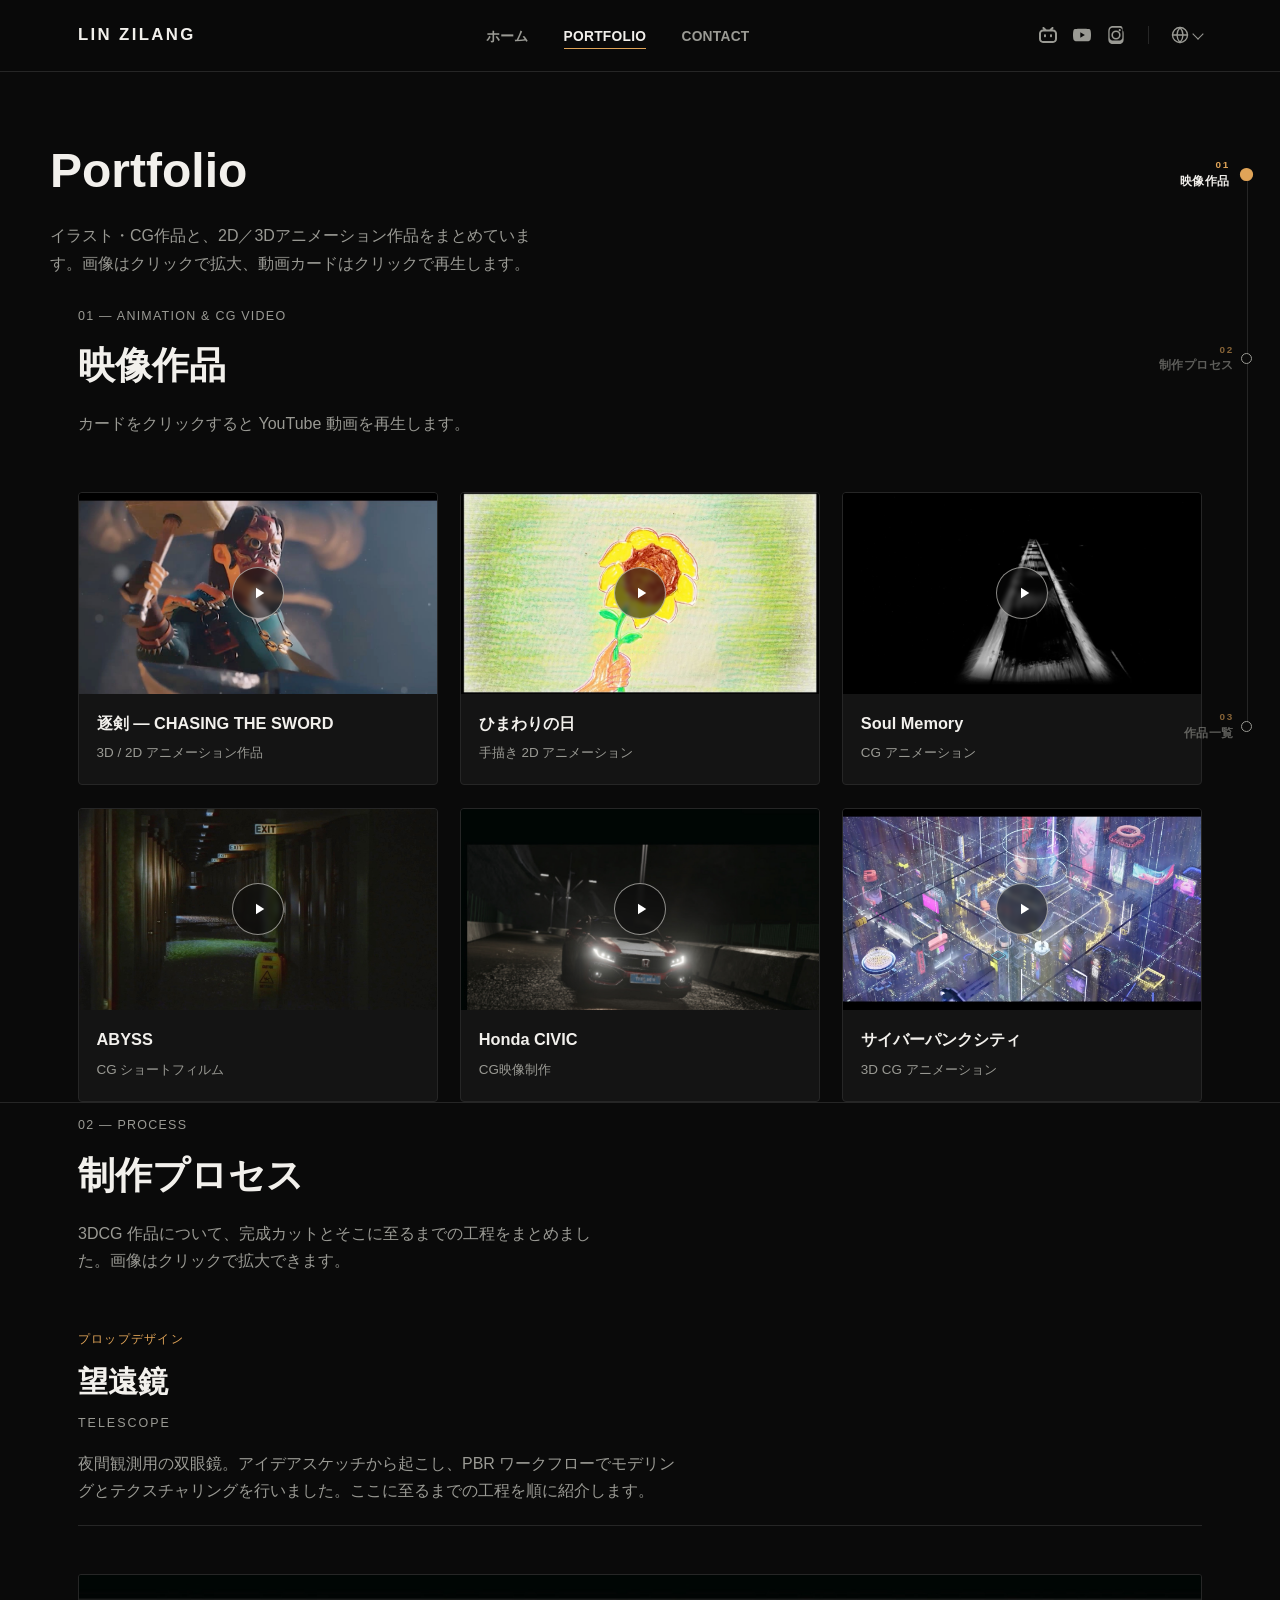
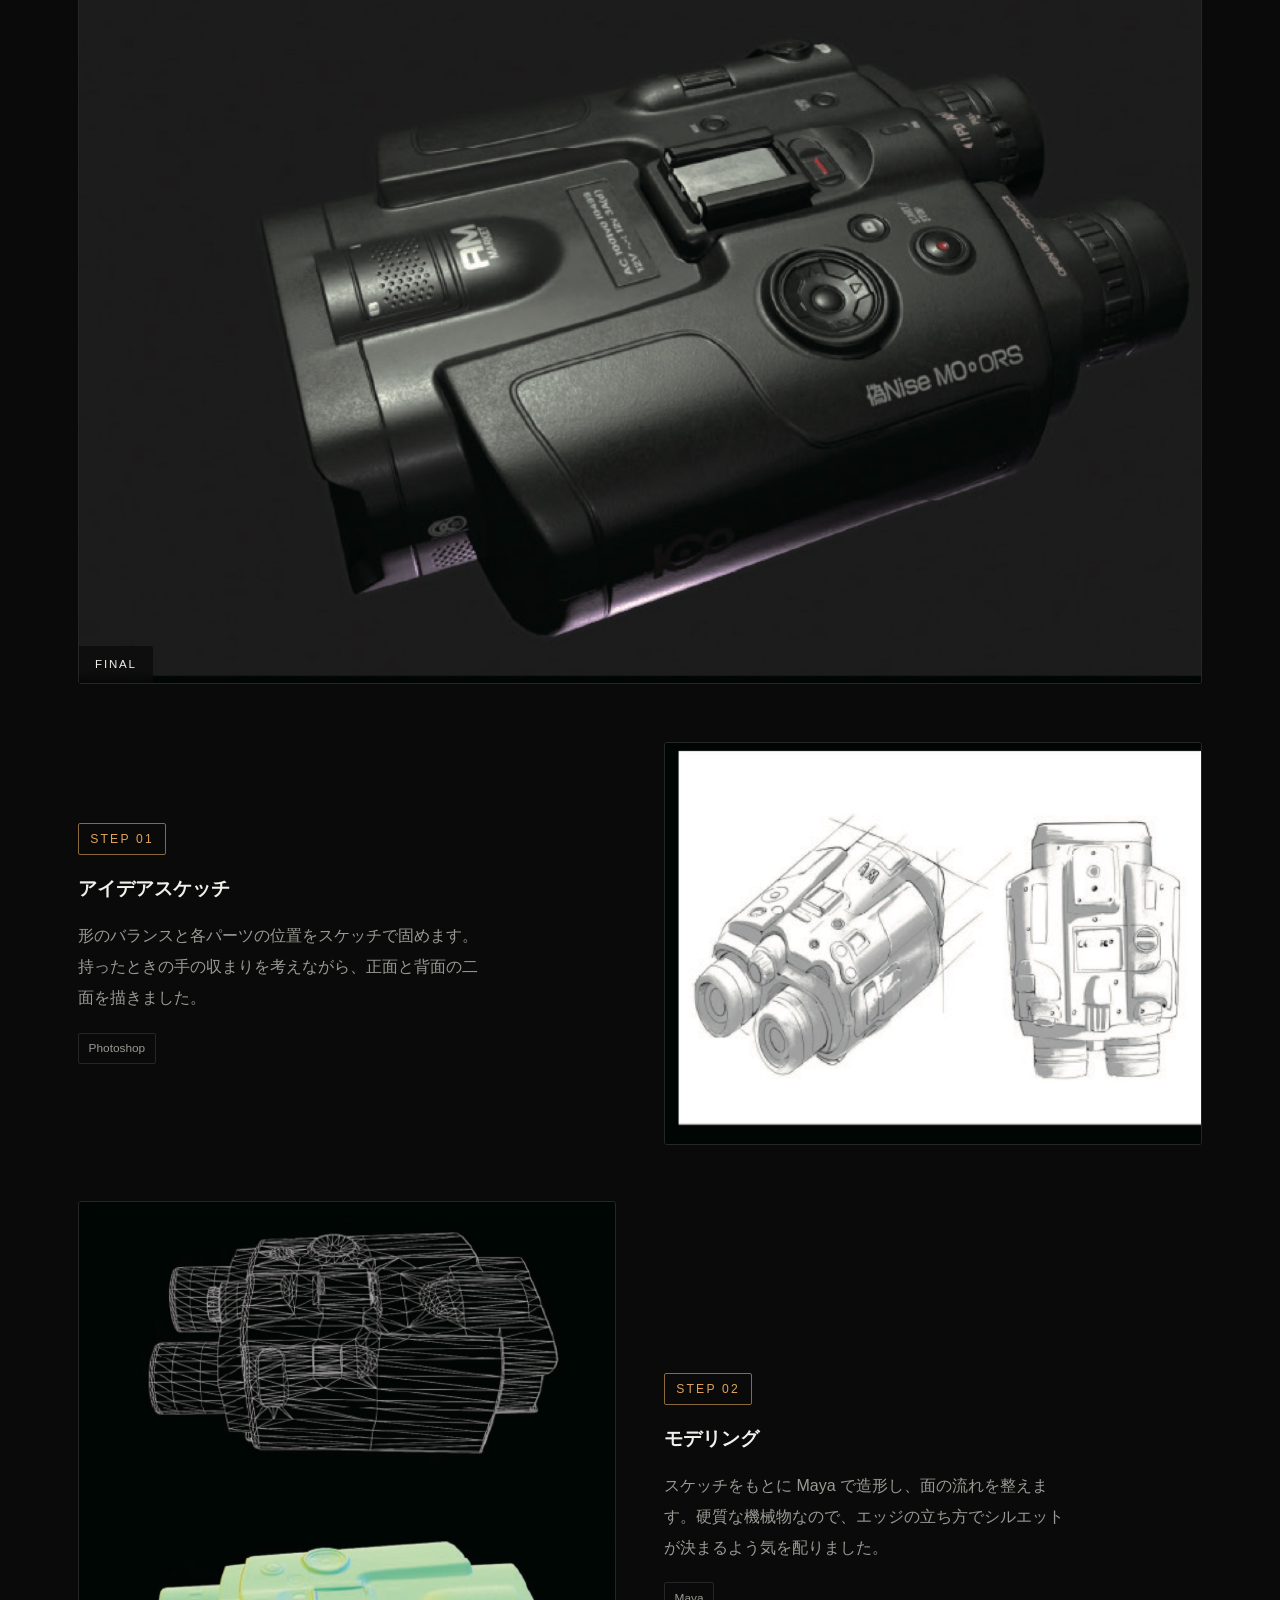
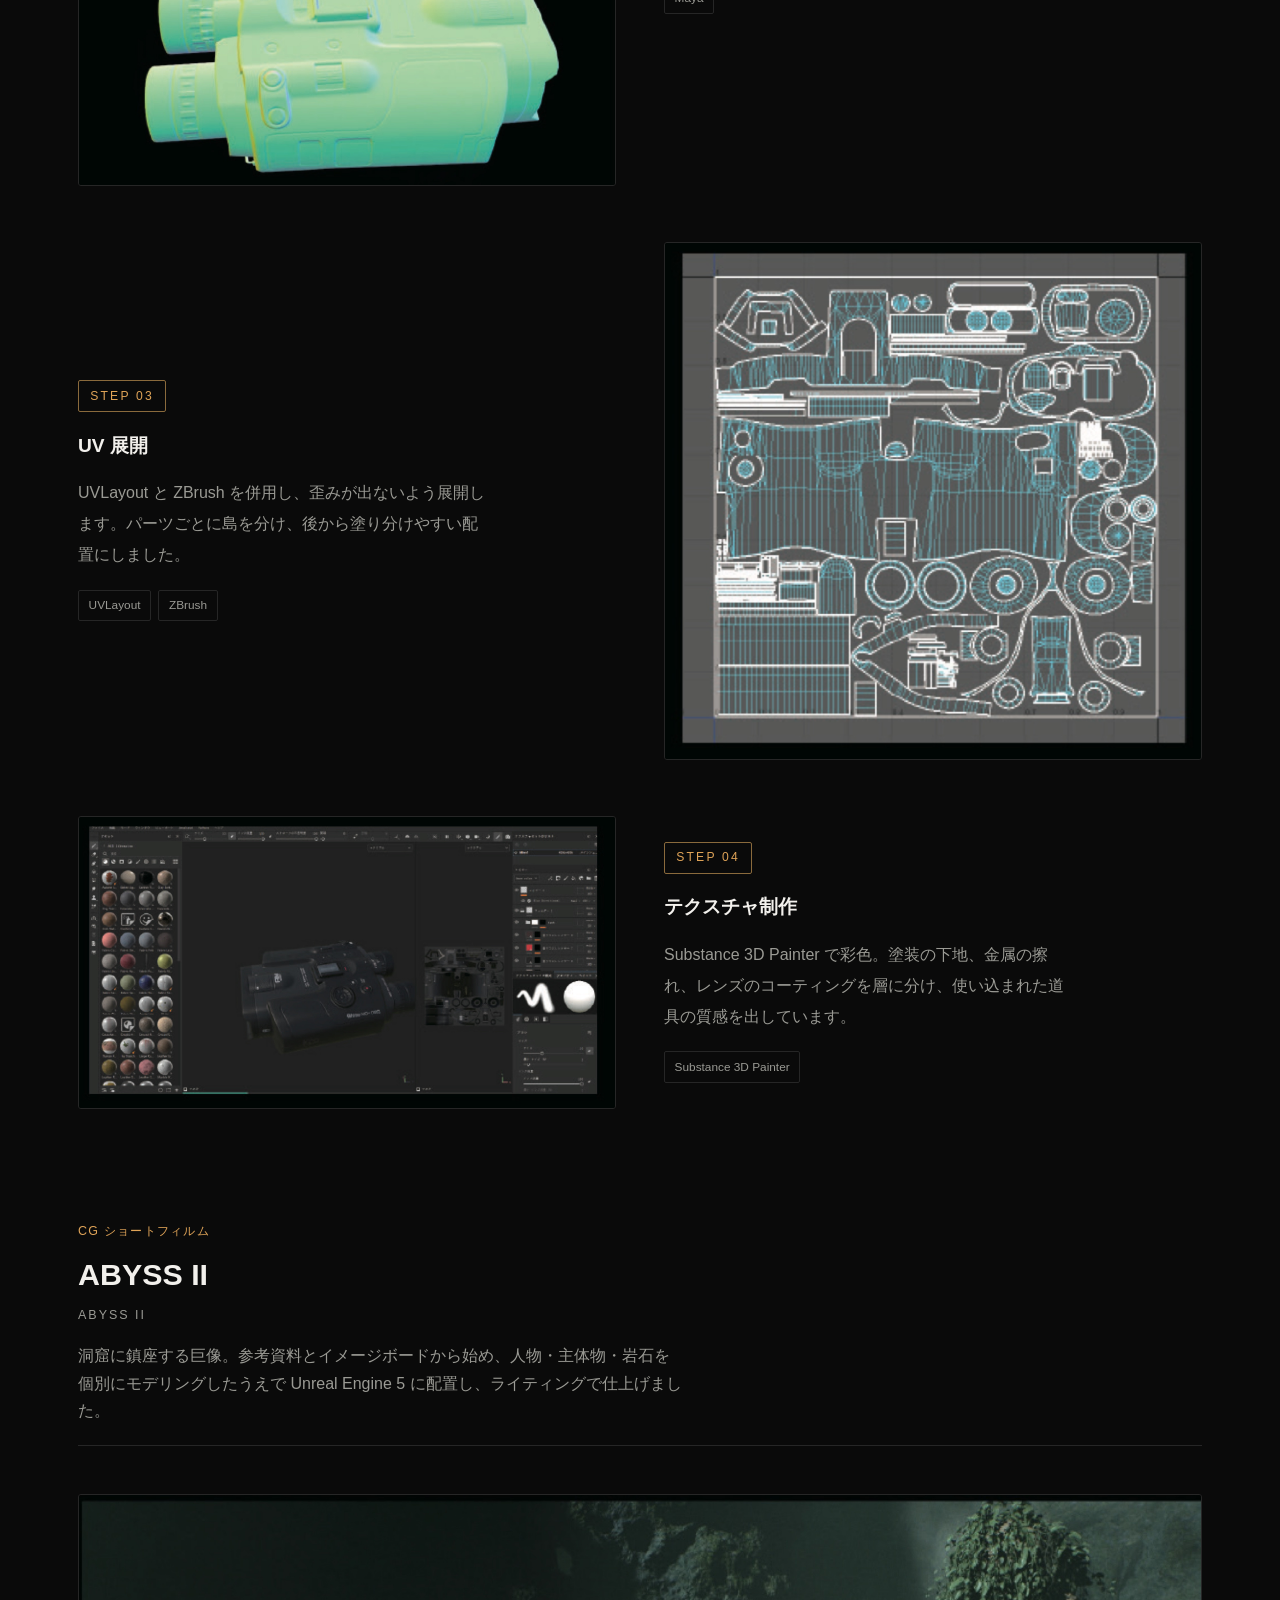
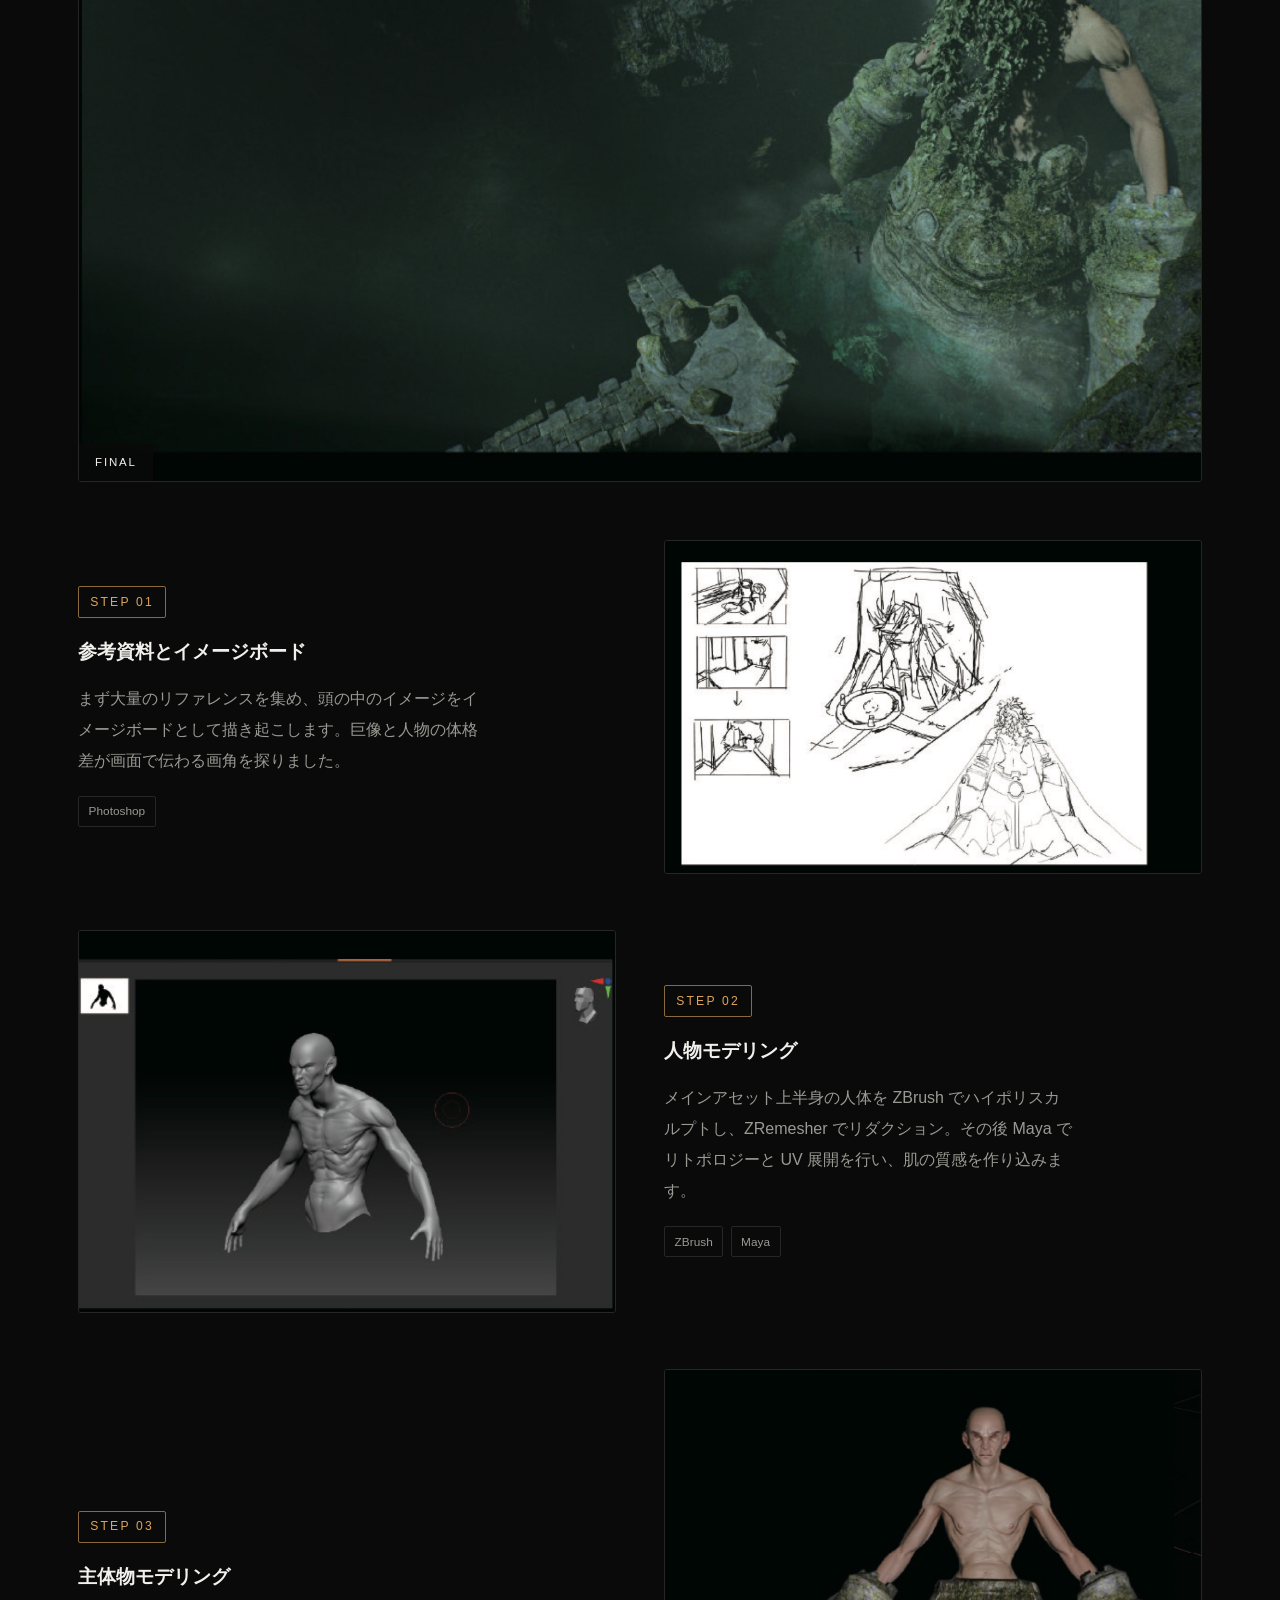
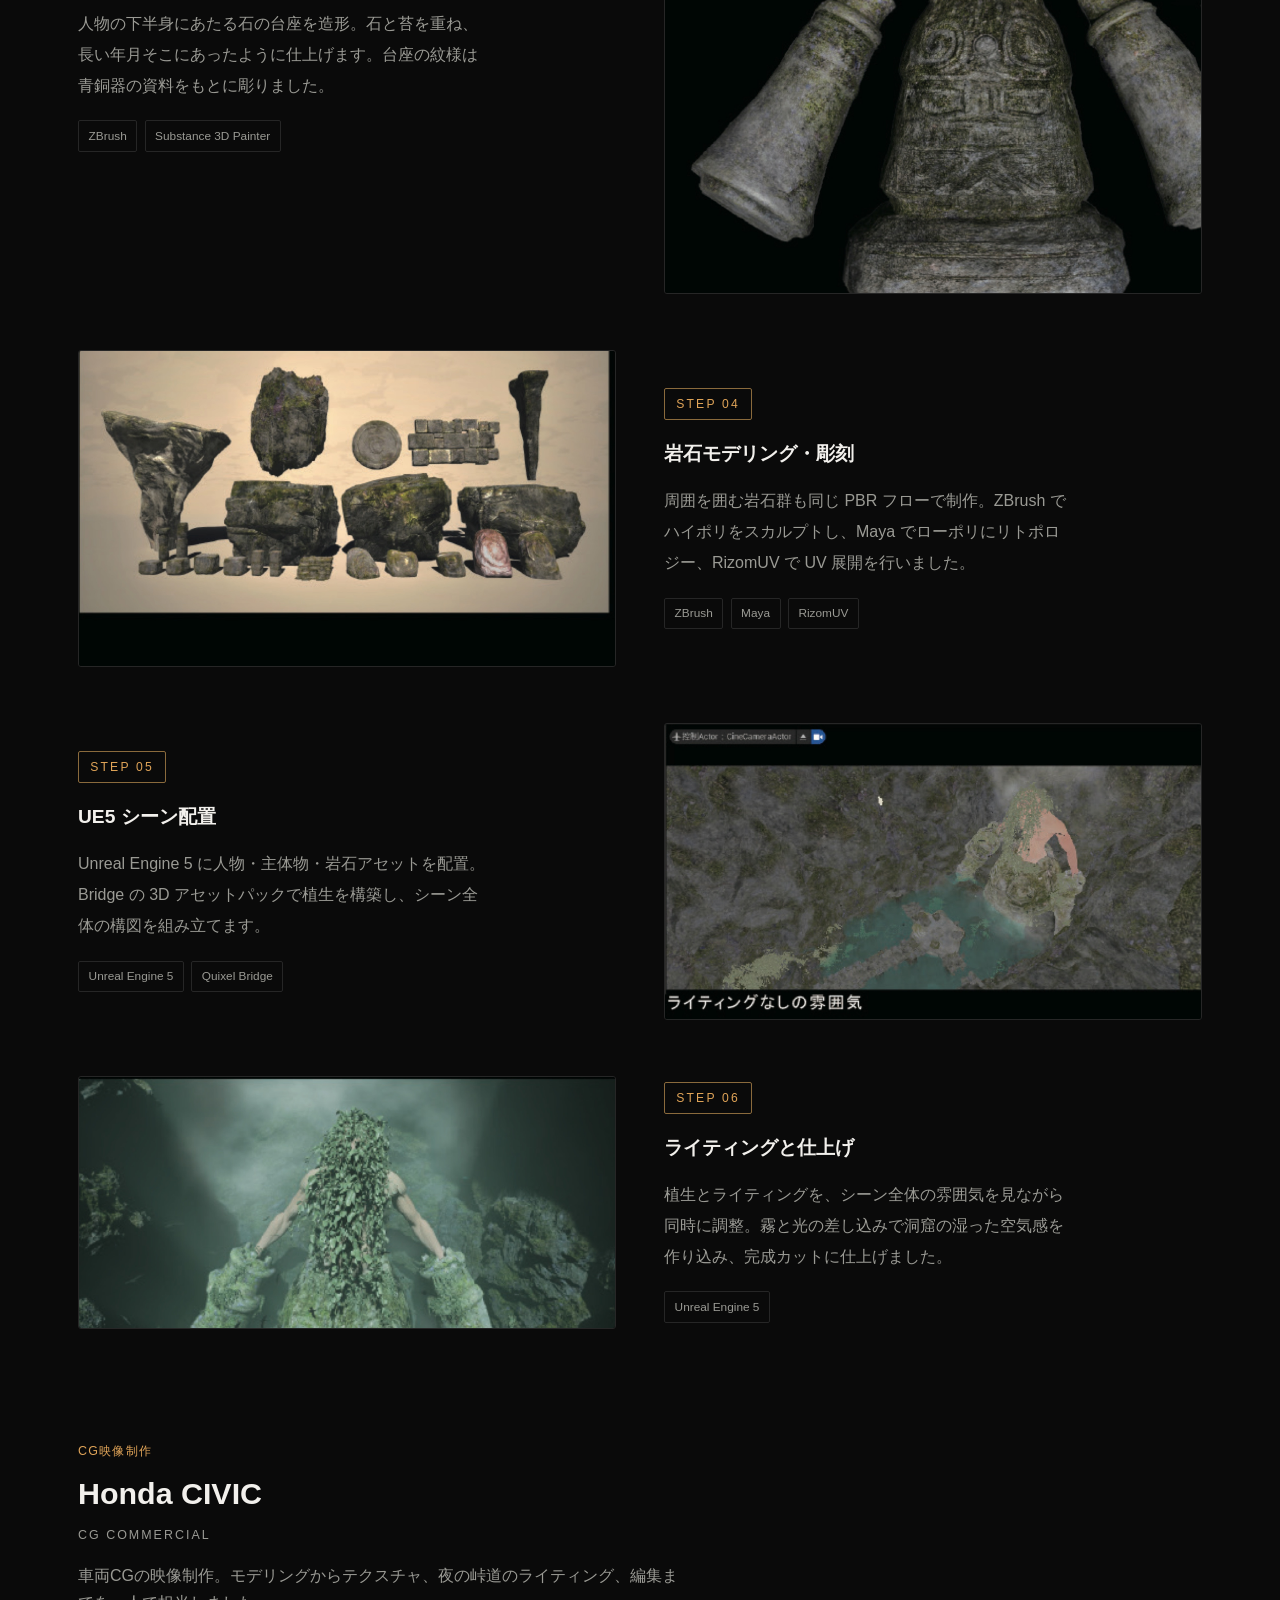
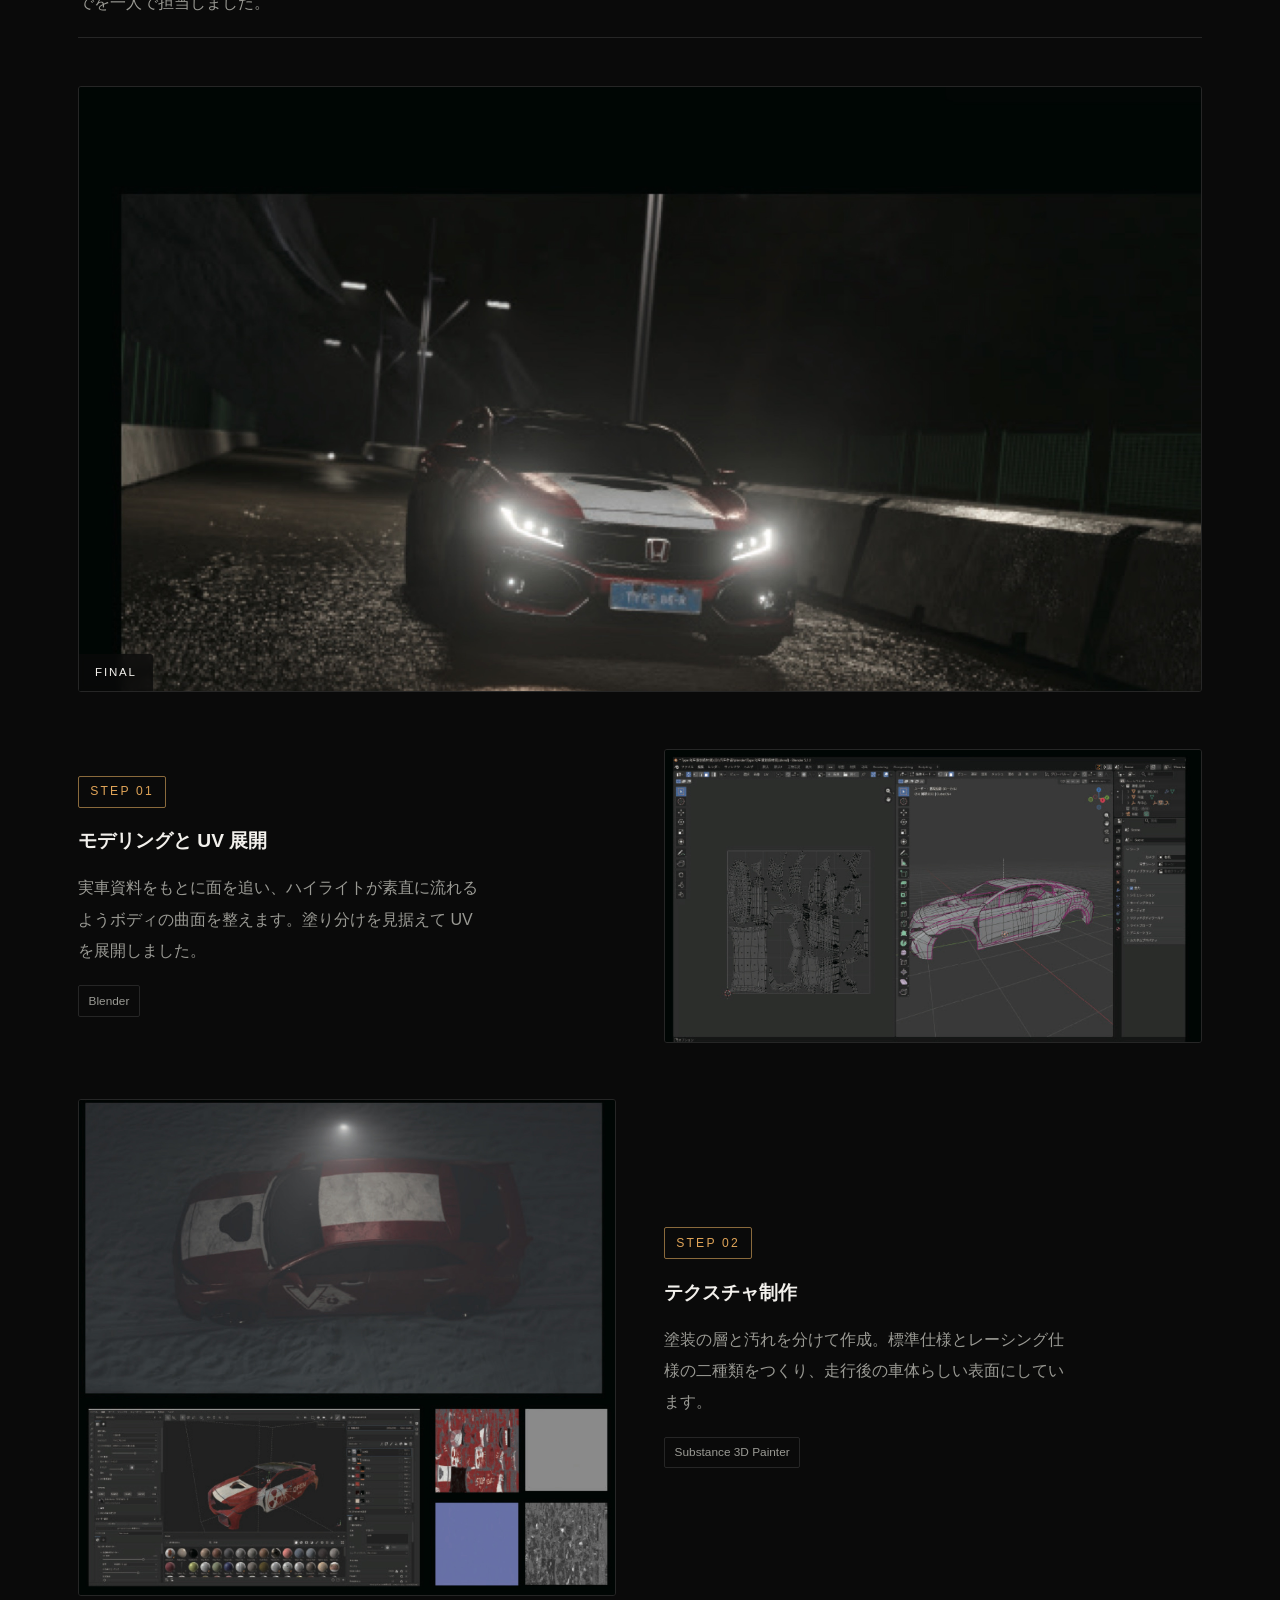
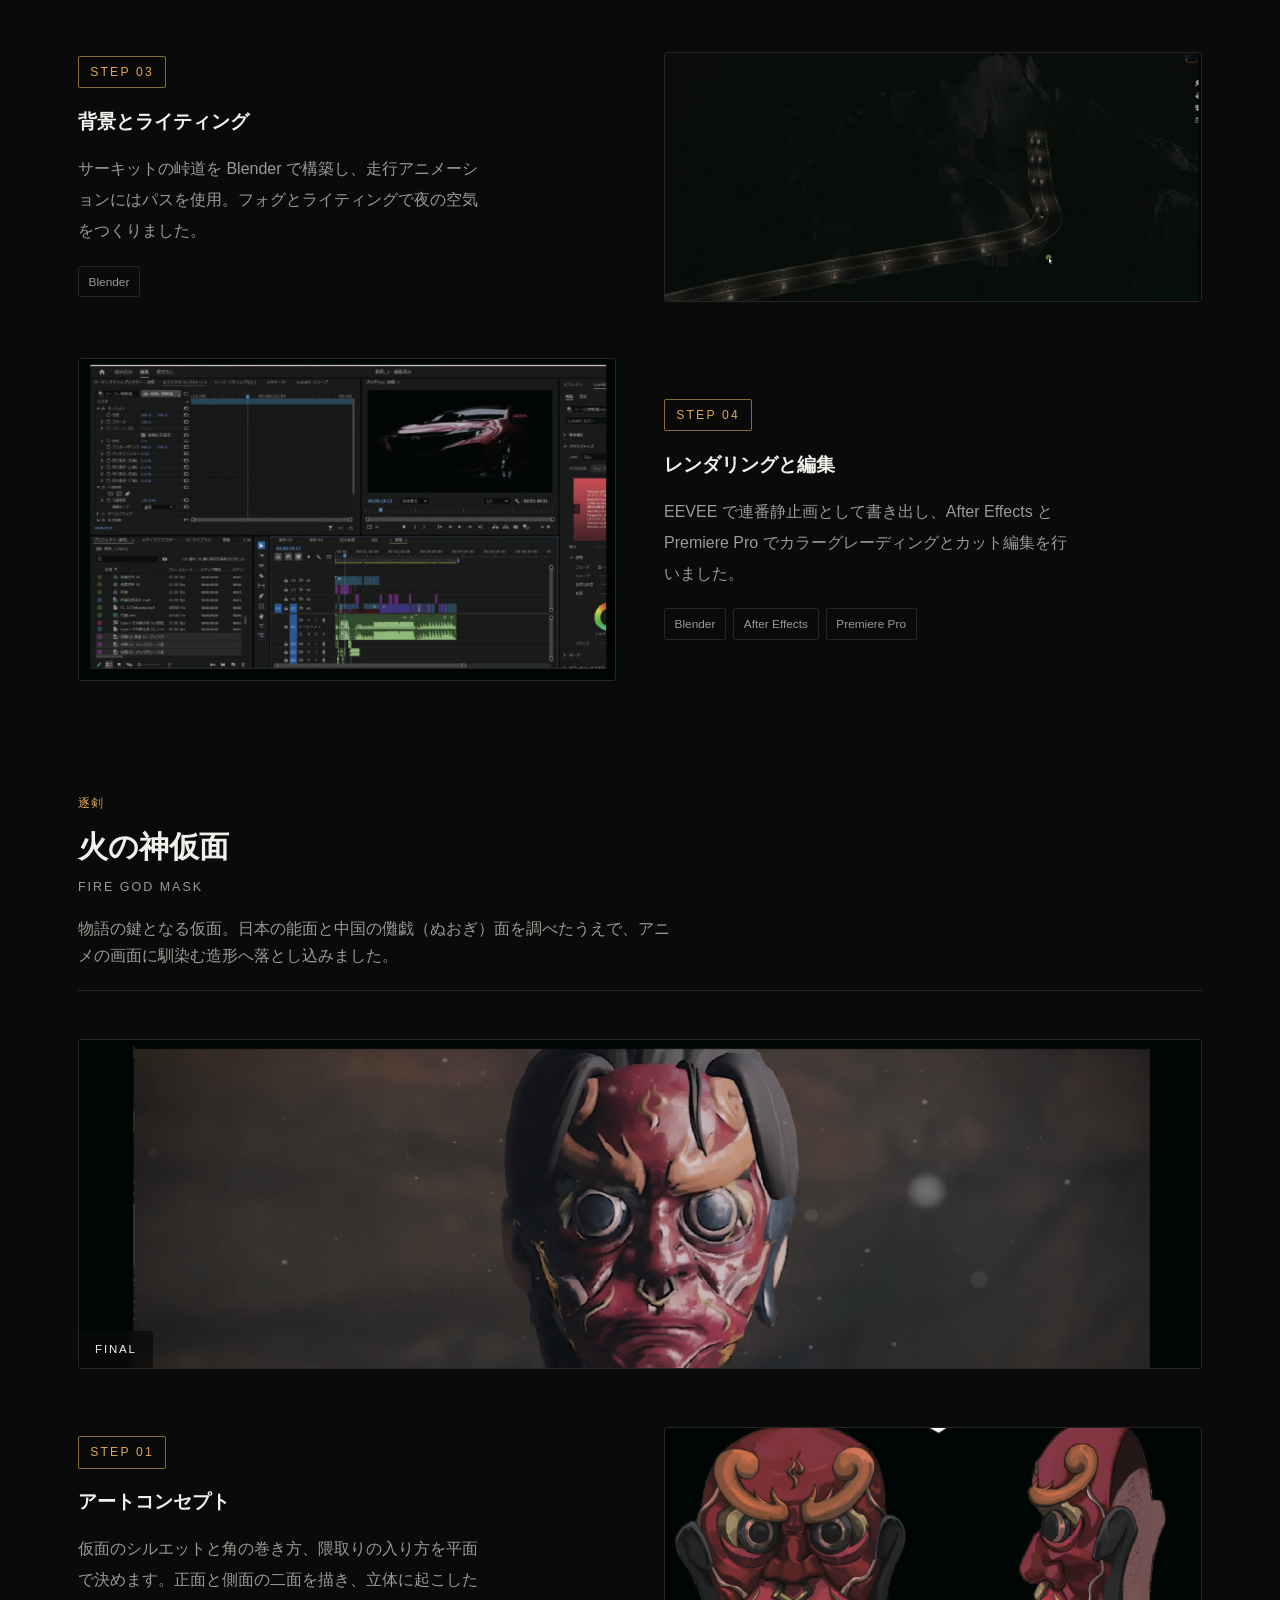
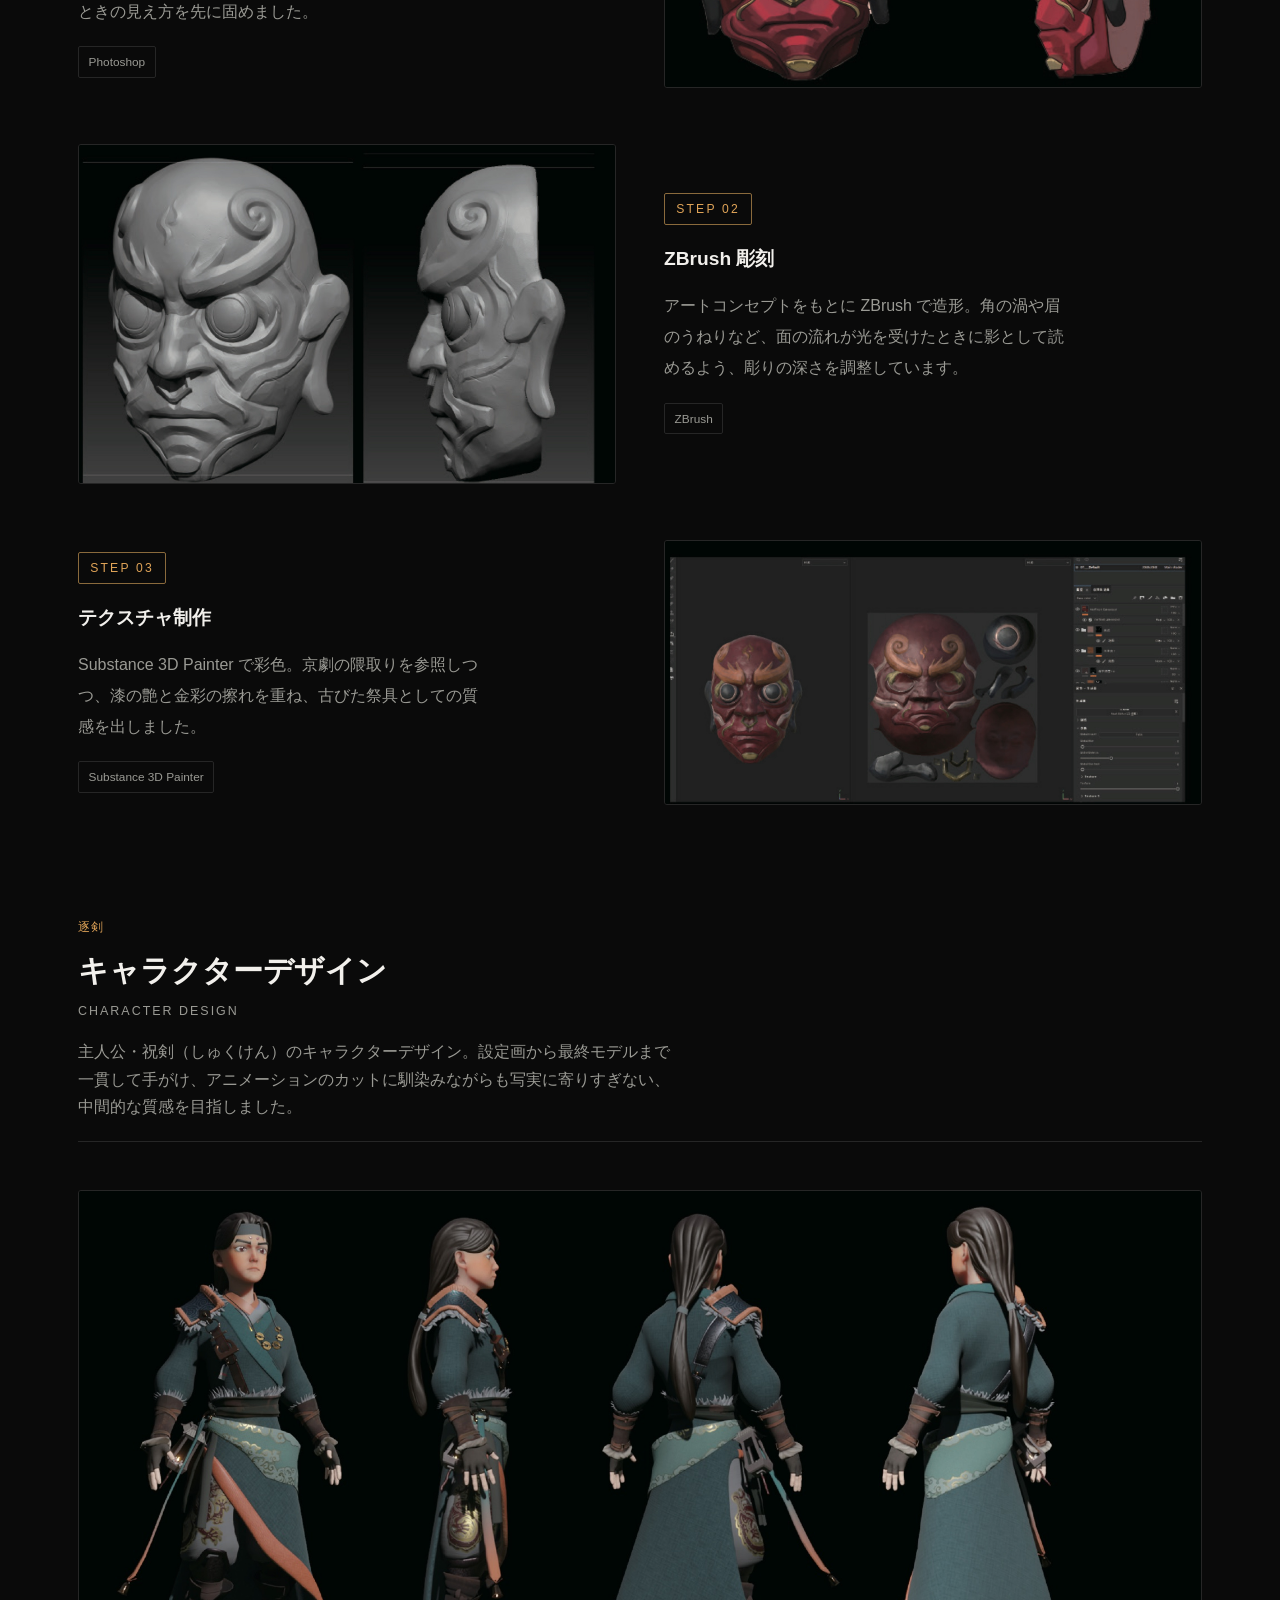
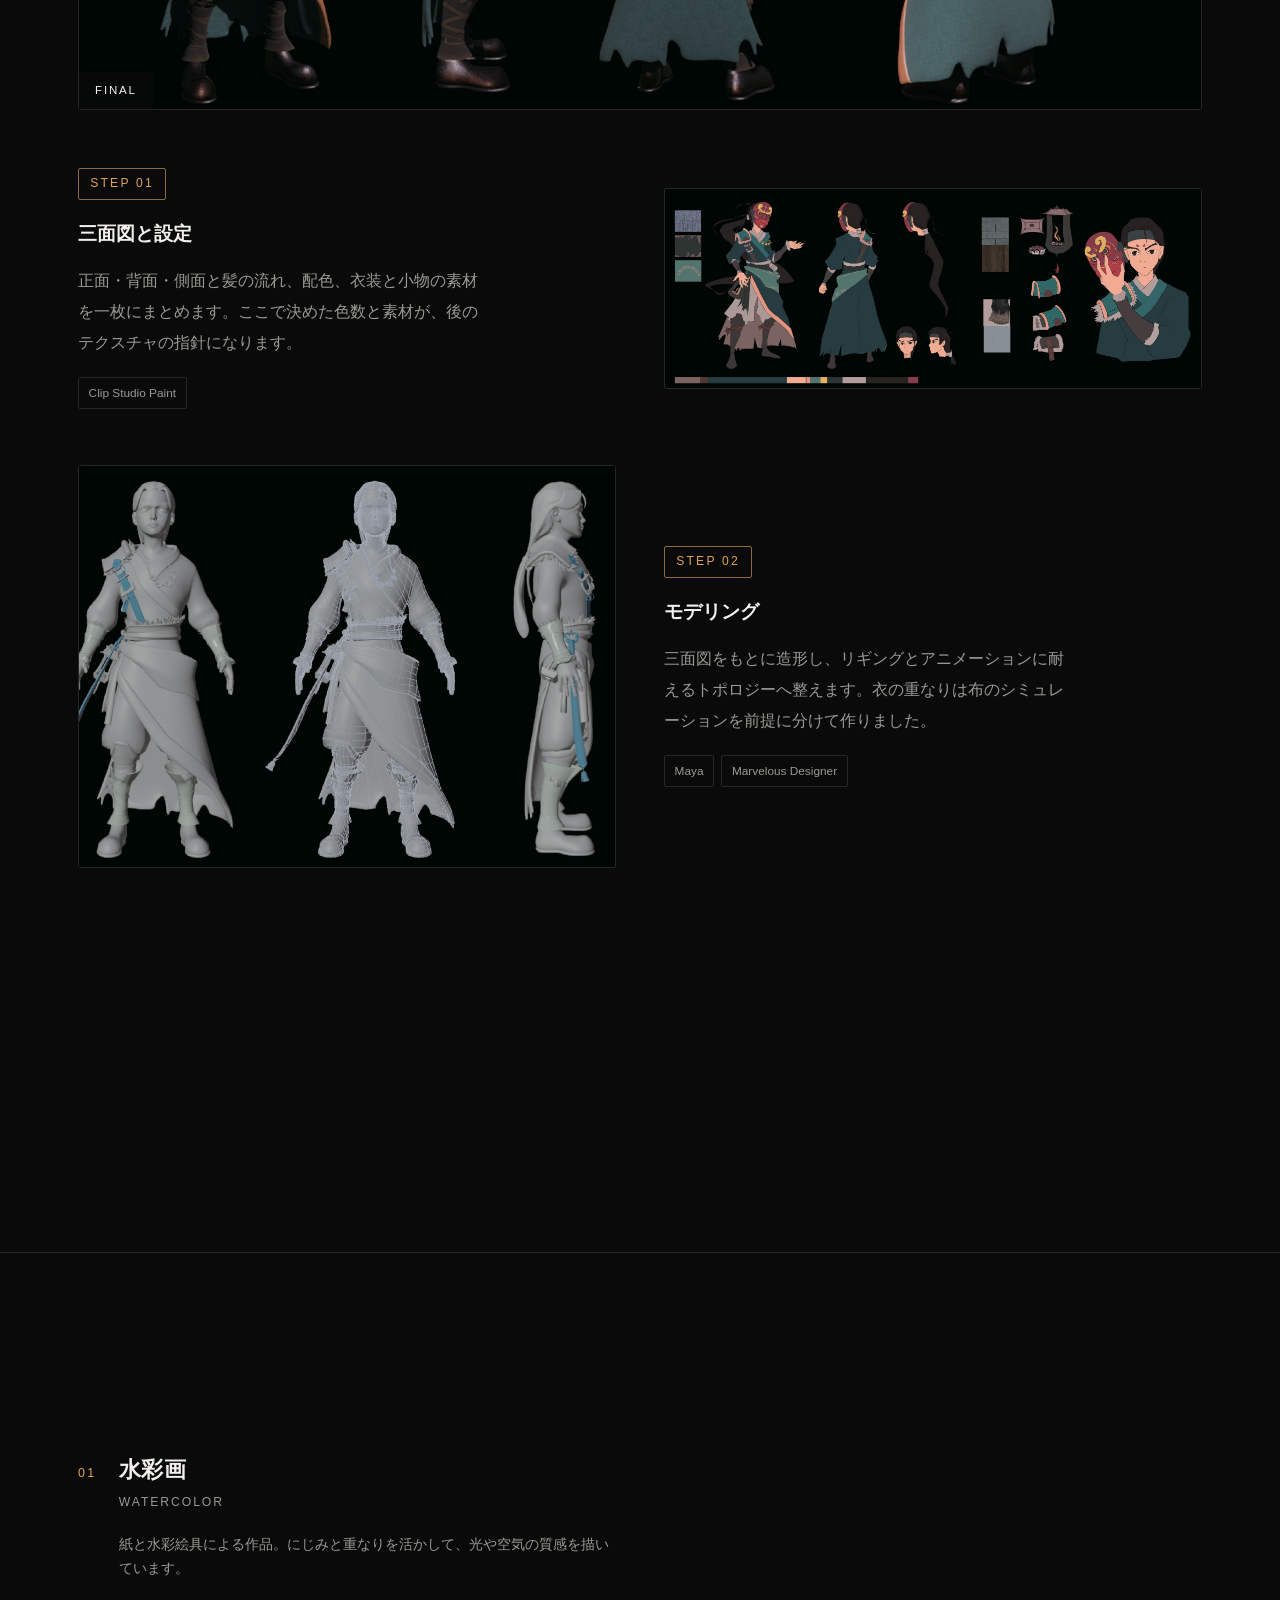
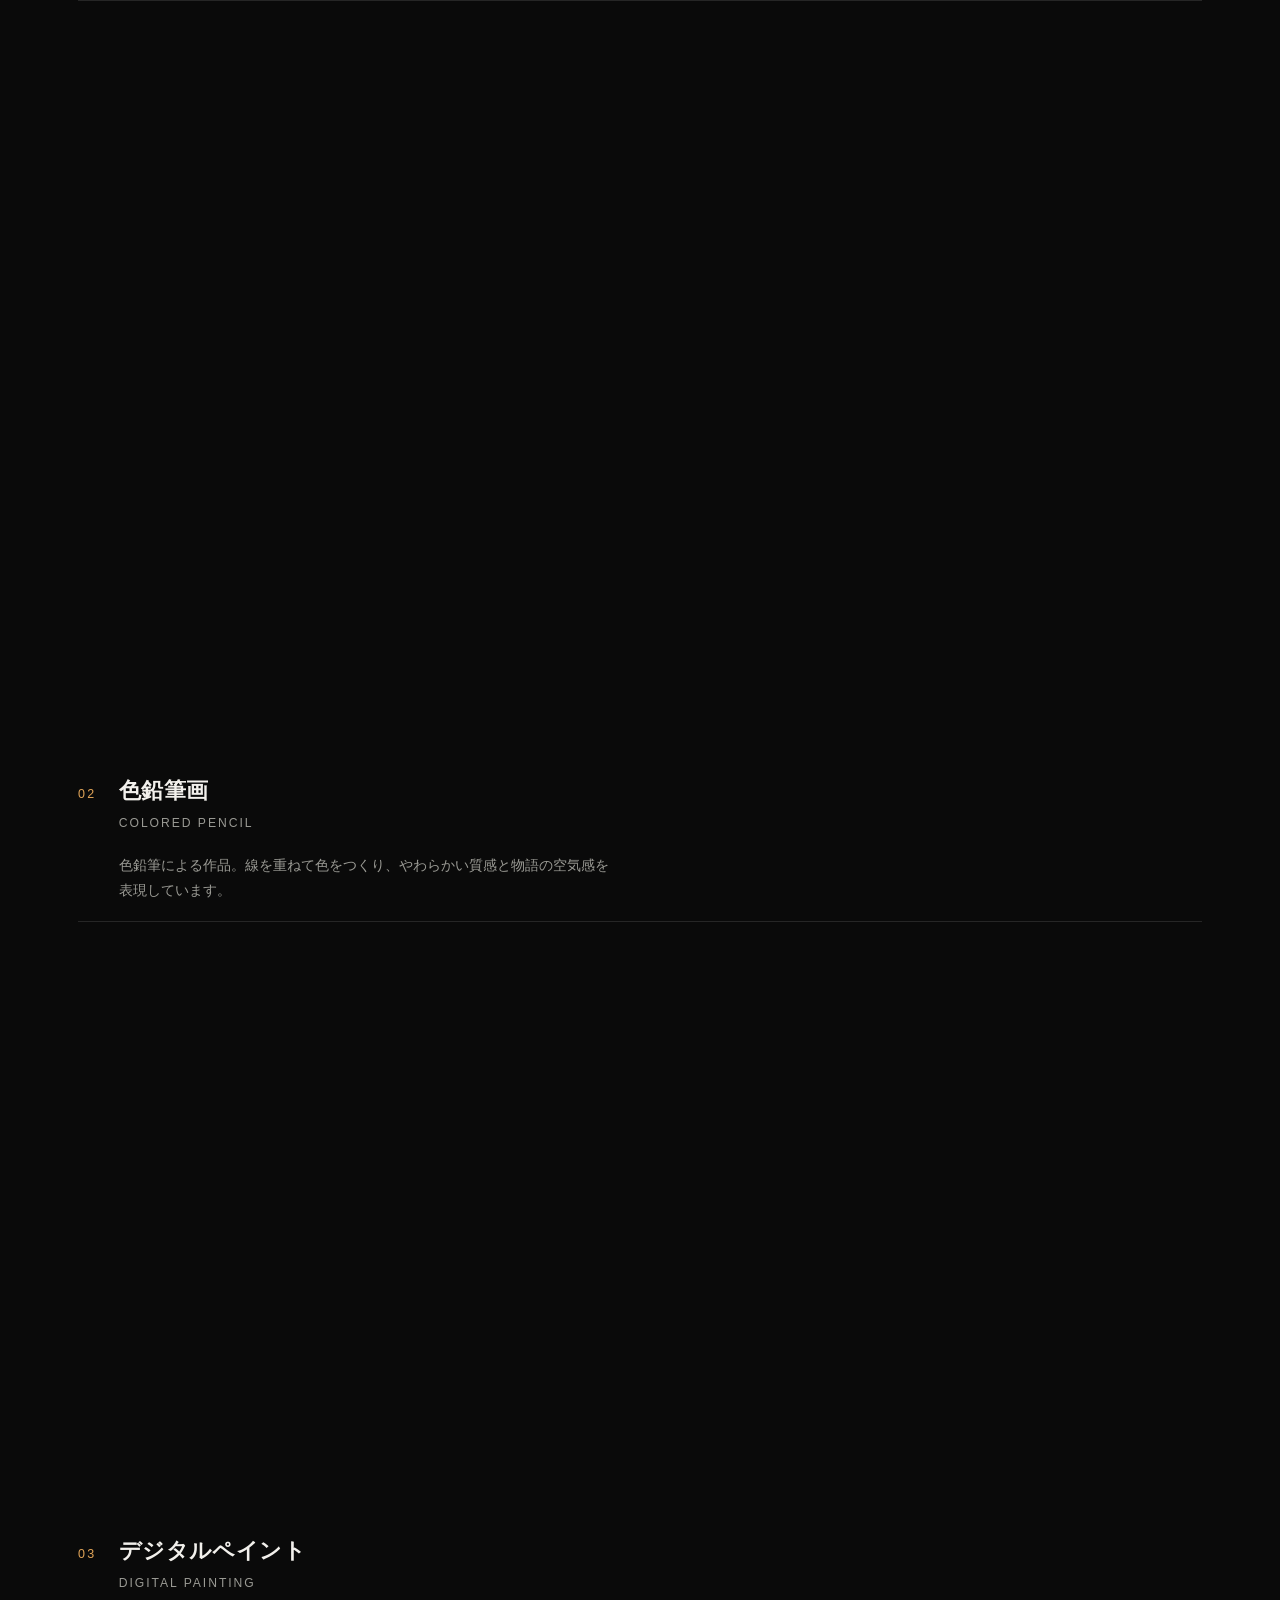
==== commit 6f0e2988: "Adjust works navigation and Japanese labels" ====
--- a/works.html
+++ b/works.html
@@ -3,7 +3,7 @@
 <head>
 <meta charset="UTF-8">
 <meta name="viewport" content="width=device-width, initial-scale=1.0">
-<title>ポートフォリオ | LIN ZILANG</title>
+<title>Portfolio | LIN ZILANG</title>
 <meta name="description" content="林梓朗（リン シロウ）の作品集。イラスト、CG、2D/3Dアニメーション作品を掲載しています。">
 <link rel="icon" href="data:,">
 <link rel="stylesheet" href="assets/css/style.css">
@@ -15,8 +15,8 @@
     <a class="brand" href="index.html">LIN ZILANG</a>
     <ul class="nav-links">
       <li><a href="index.html" data-i18n="nav.home">ホーム</a></li>
-      <li><a href="works.html" aria-current="page" data-i18n="nav.portfolio">ポートフォリオ</a></li>
-      <li><a href="#contact" data-i18n="nav.contact">コンタクト</a></li>
+      <li><a href="works.html" aria-current="page" data-i18n="nav.portfolio">Portfolio</a></li>
+      <li><a href="#contact" data-i18n="nav.contact">Contact</a></li>
     </ul>
     <div class="nav-right">
       <div class="social-icons">
@@ -65,7 +65,7 @@
 </nav>
 
 <div class="container page-head reveal">
-  <h1>ポートフォリオ</h1>
+  <h1>Portfolio</h1>
   <p data-i18n="works.pageDesc">イラスト・CG作品と、2D／3Dアニメーション作品をまとめています。画像はクリックで拡大、動画カードはクリックで再生します。</p>
 </div>
 
@@ -517,7 +517,7 @@
 <footer id="contact">
   <div class="container footer-contact">
     <div>
-      <p class="eyebrow" data-i18n="contact.eyebrow">コンタクト</p>
+      <p class="eyebrow" data-i18n="contact.eyebrow">Contact</p>
       <h2 data-i18n="contact.heading">一緒に何か作りませんか</h2>
       <p data-i18n="contact.body">お仕事のご依頼、コラボレーションのご相談、作品へのご感想など、お気軽にご連絡ください。</p>
     </div>
--- a/assets/css/style.css
+++ b/assets/css/style.css
@@ -380,7 +380,7 @@
 }
 
 .hero p {
-  max-width: 54ch;
+  max-width: 46ch;
   color: var(--text-dim);
   font-size: 1.02rem;
   margin: 0;
